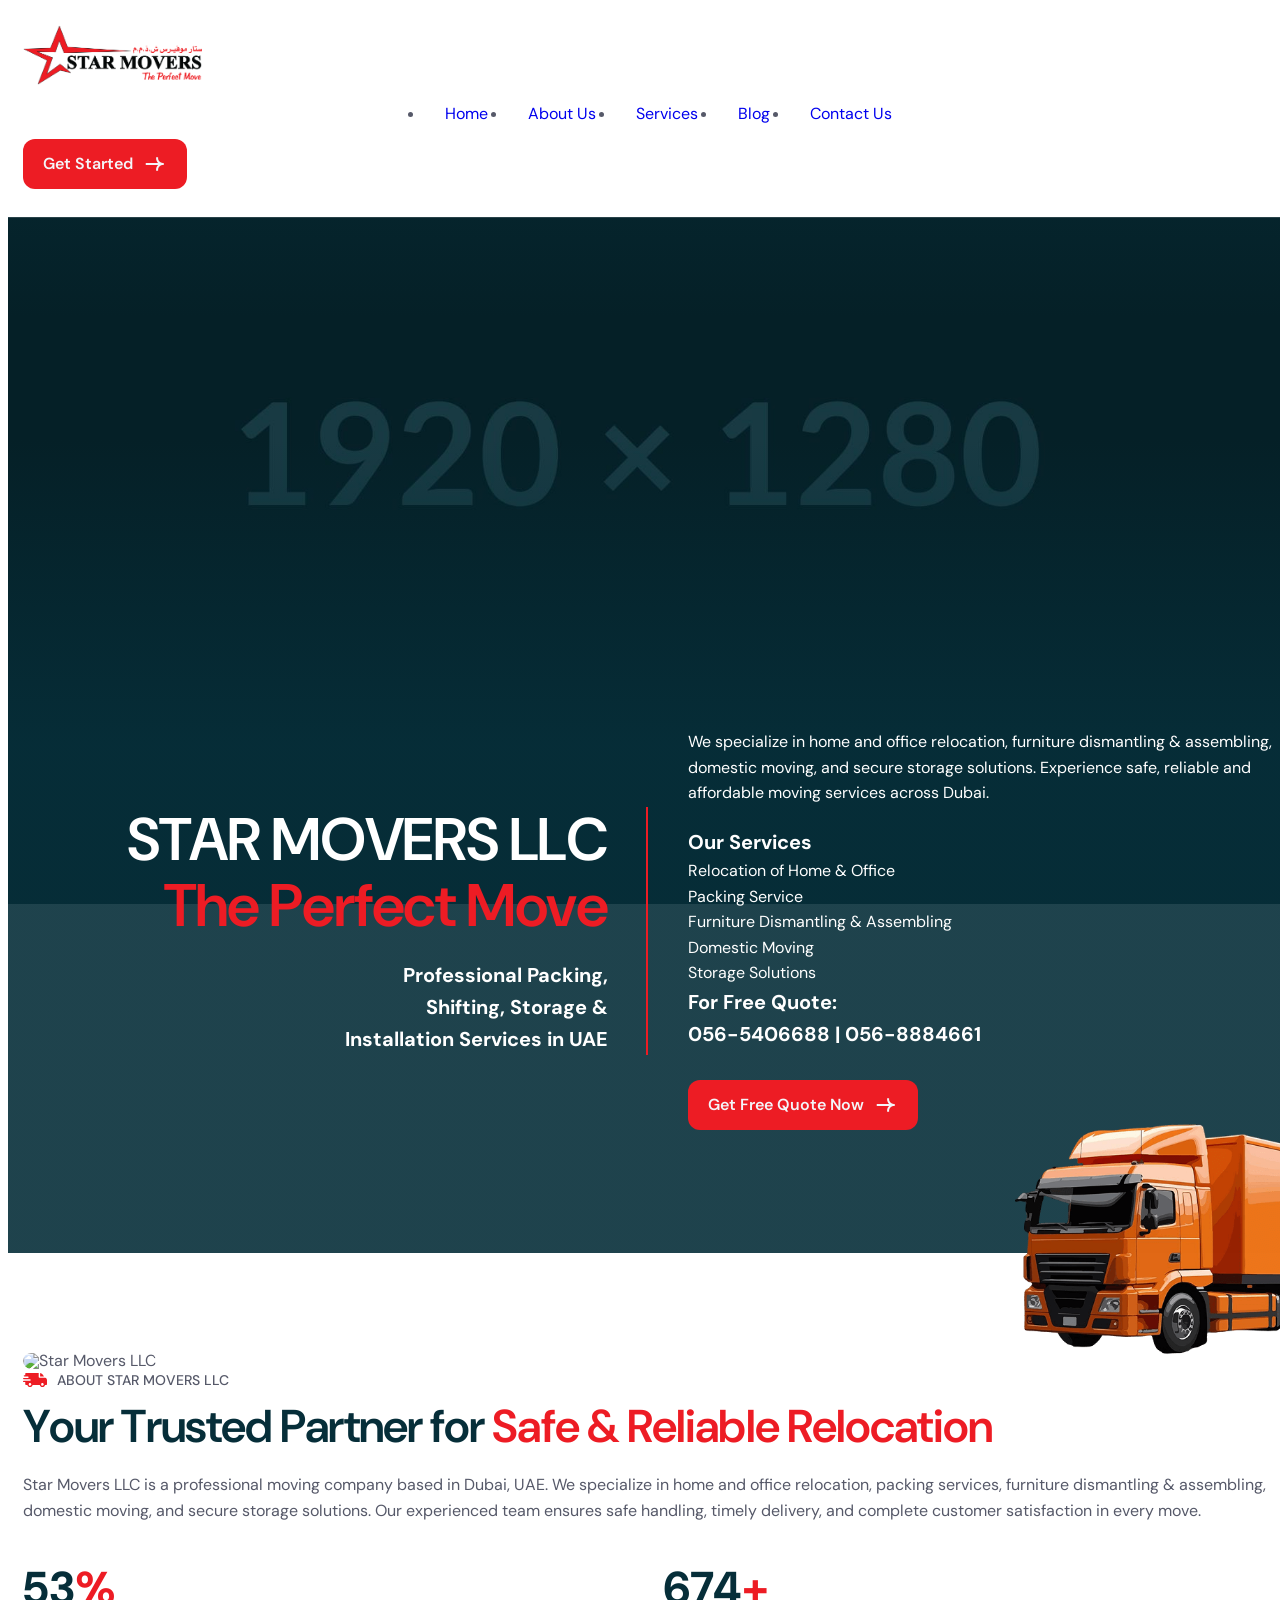
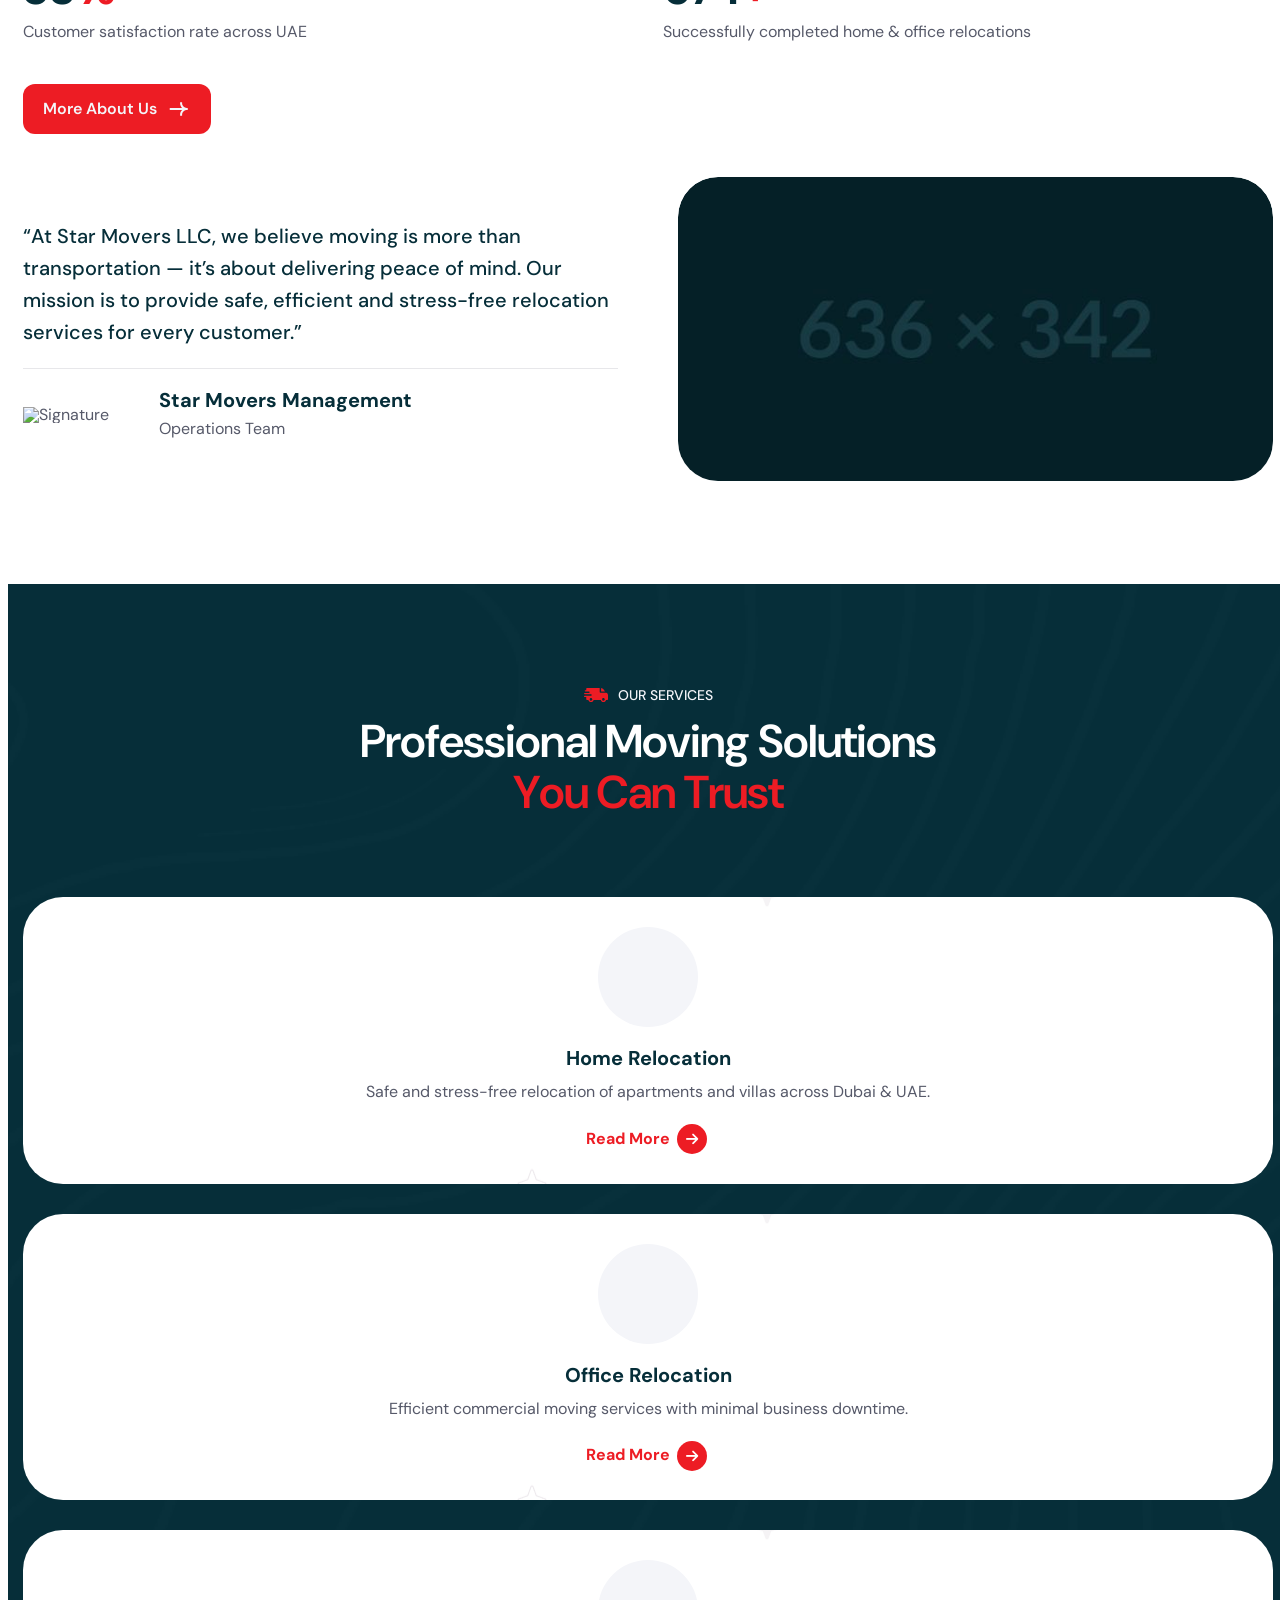
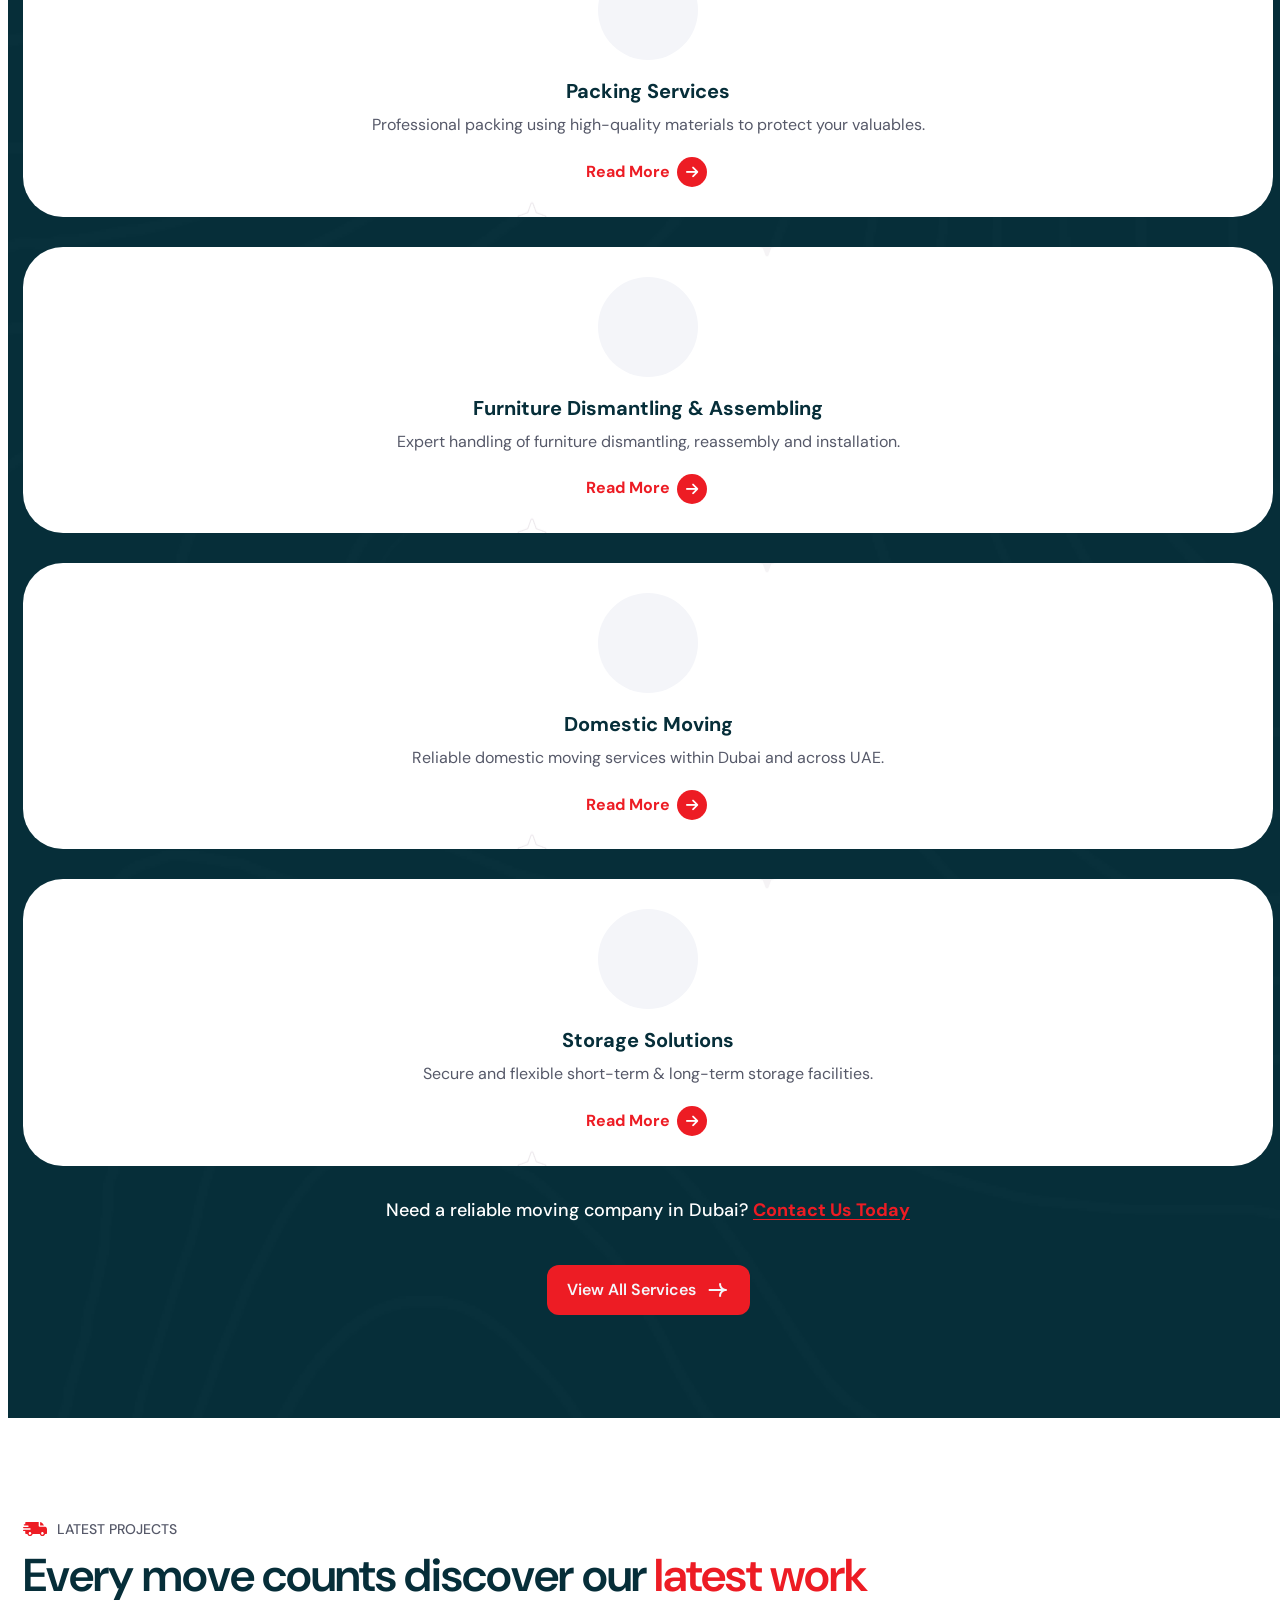
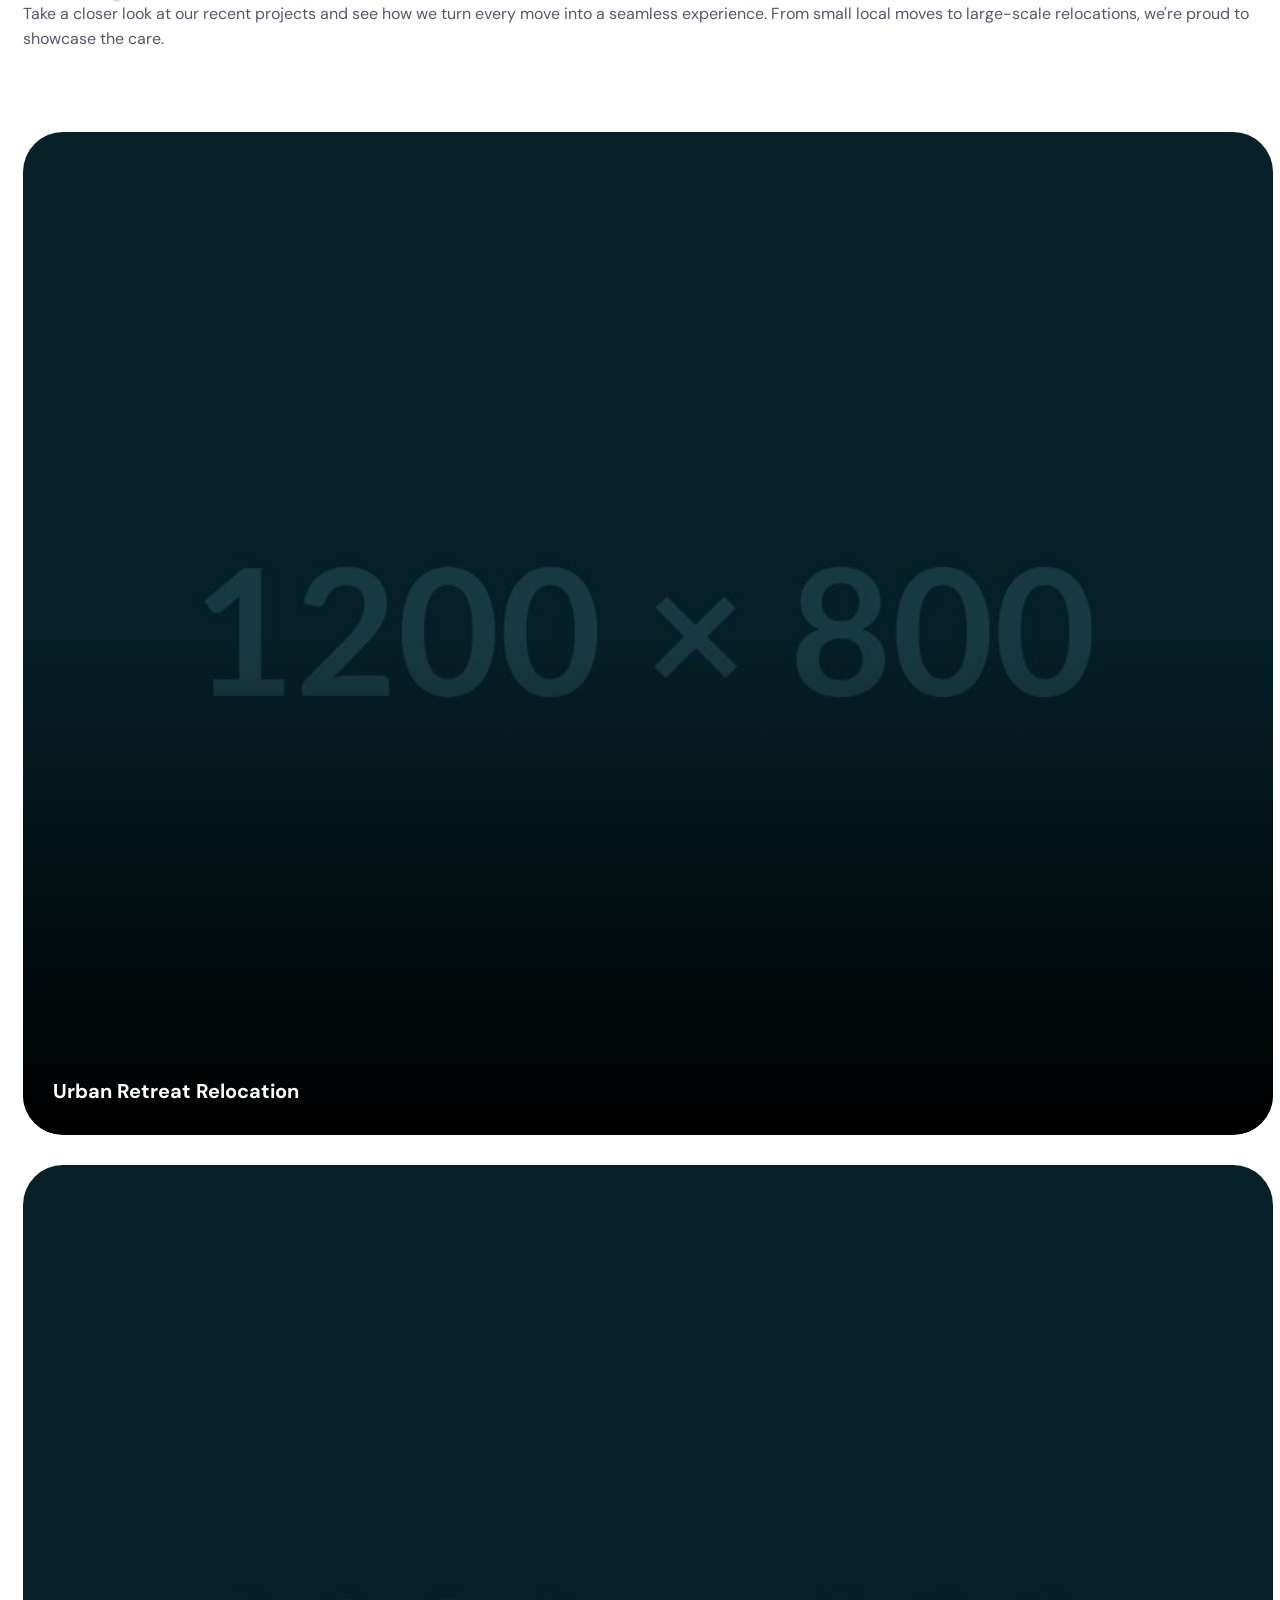
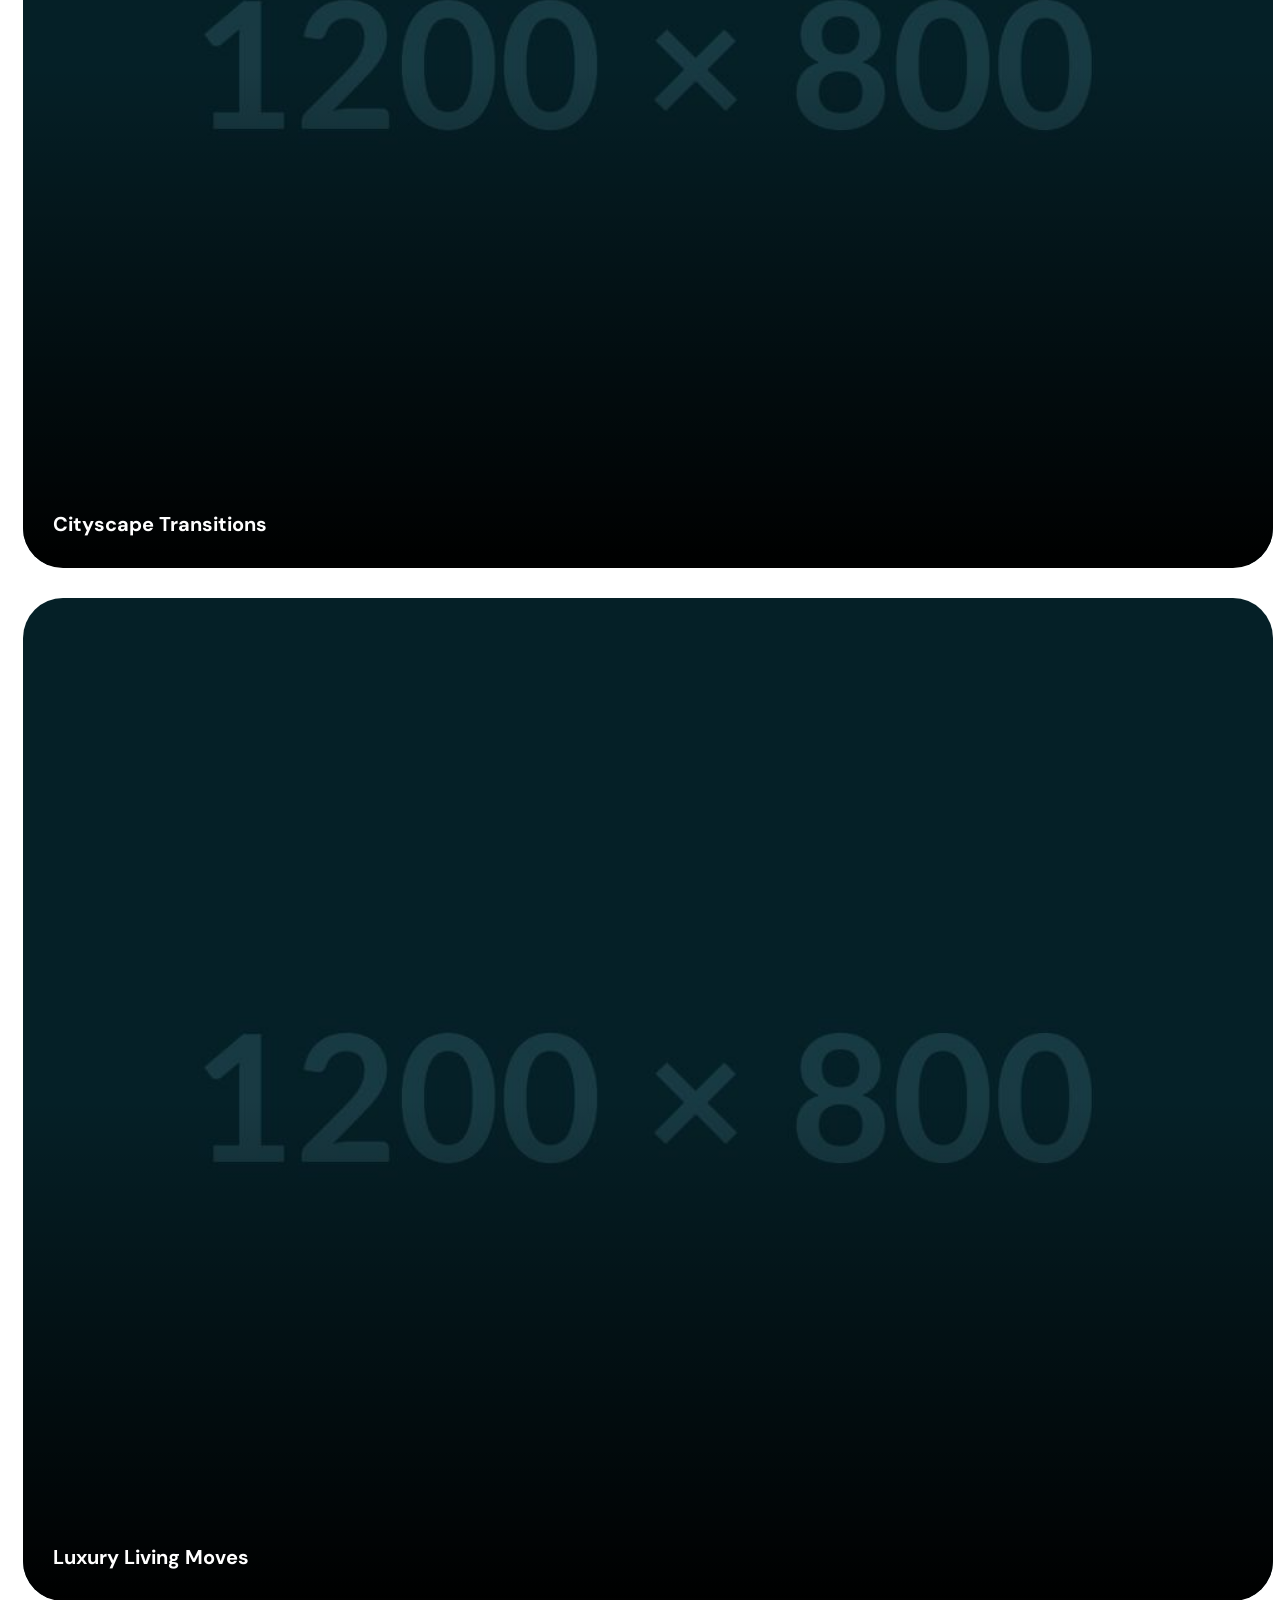
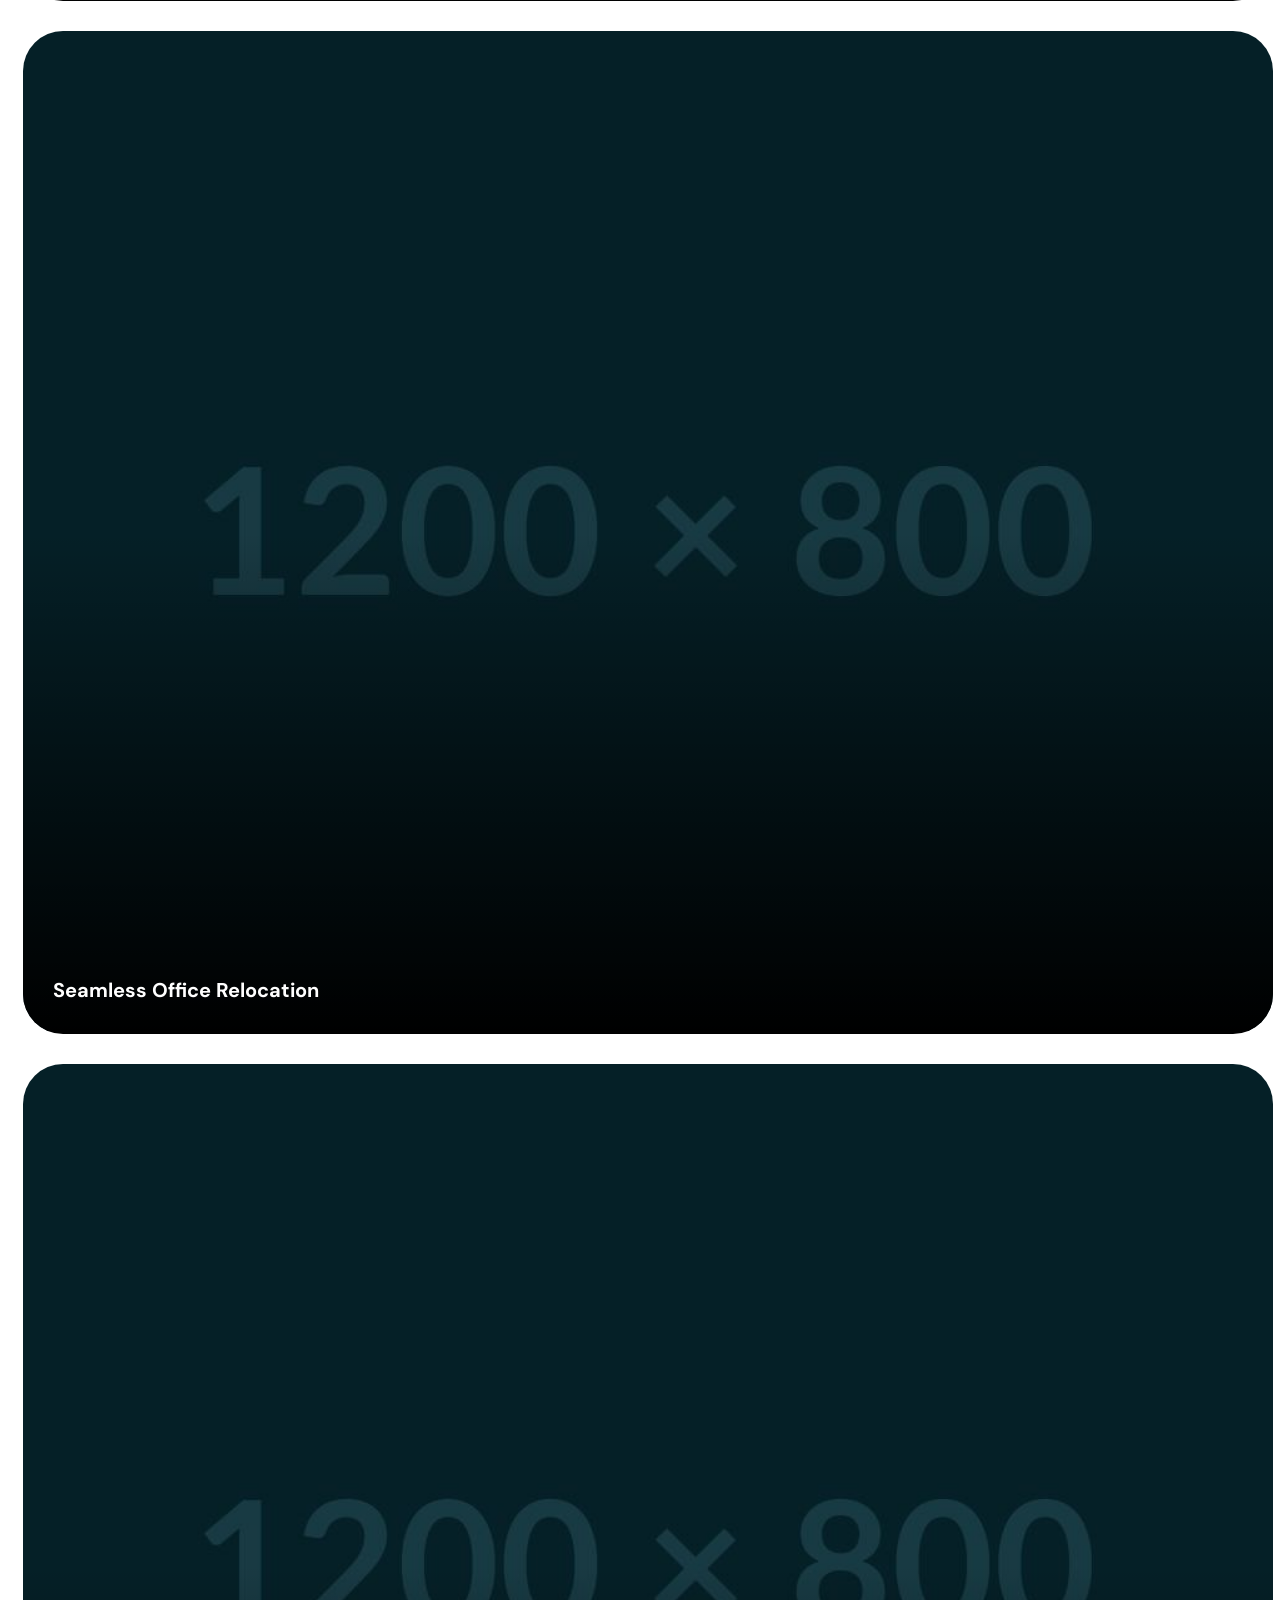
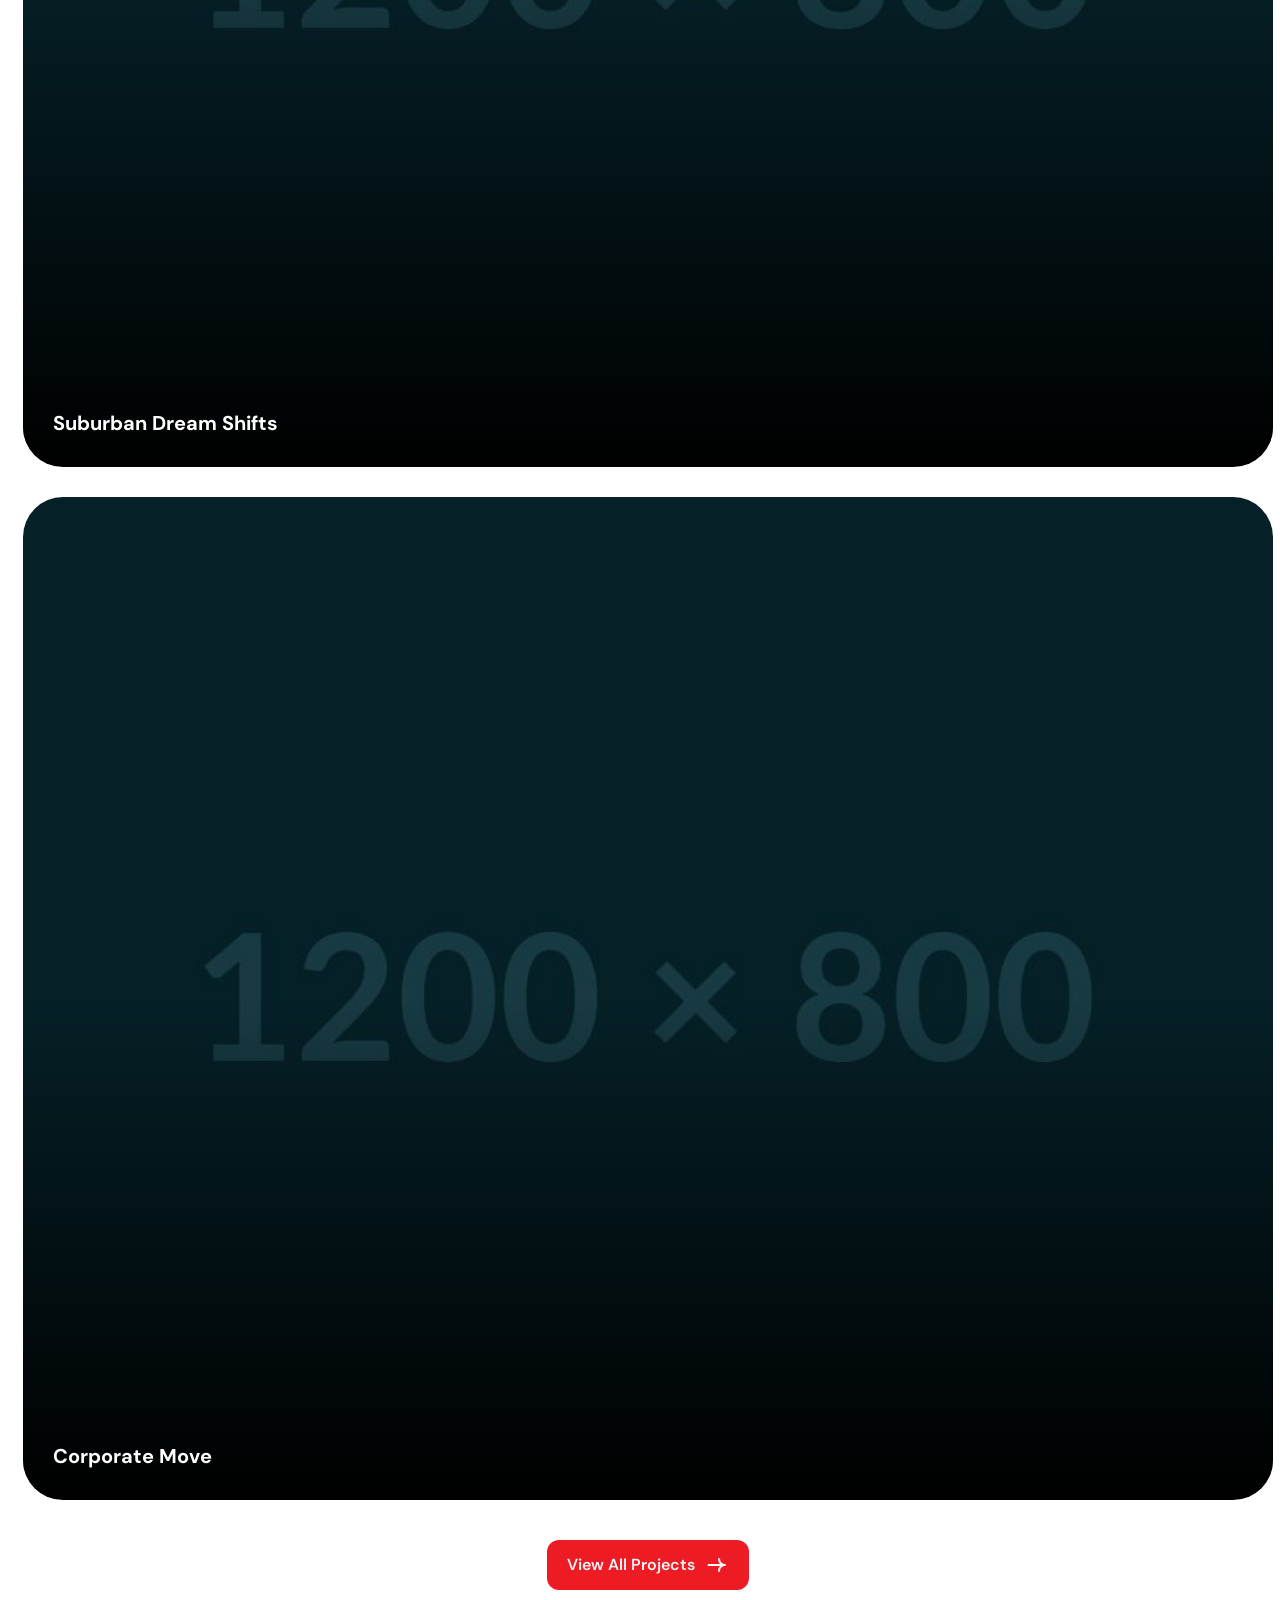
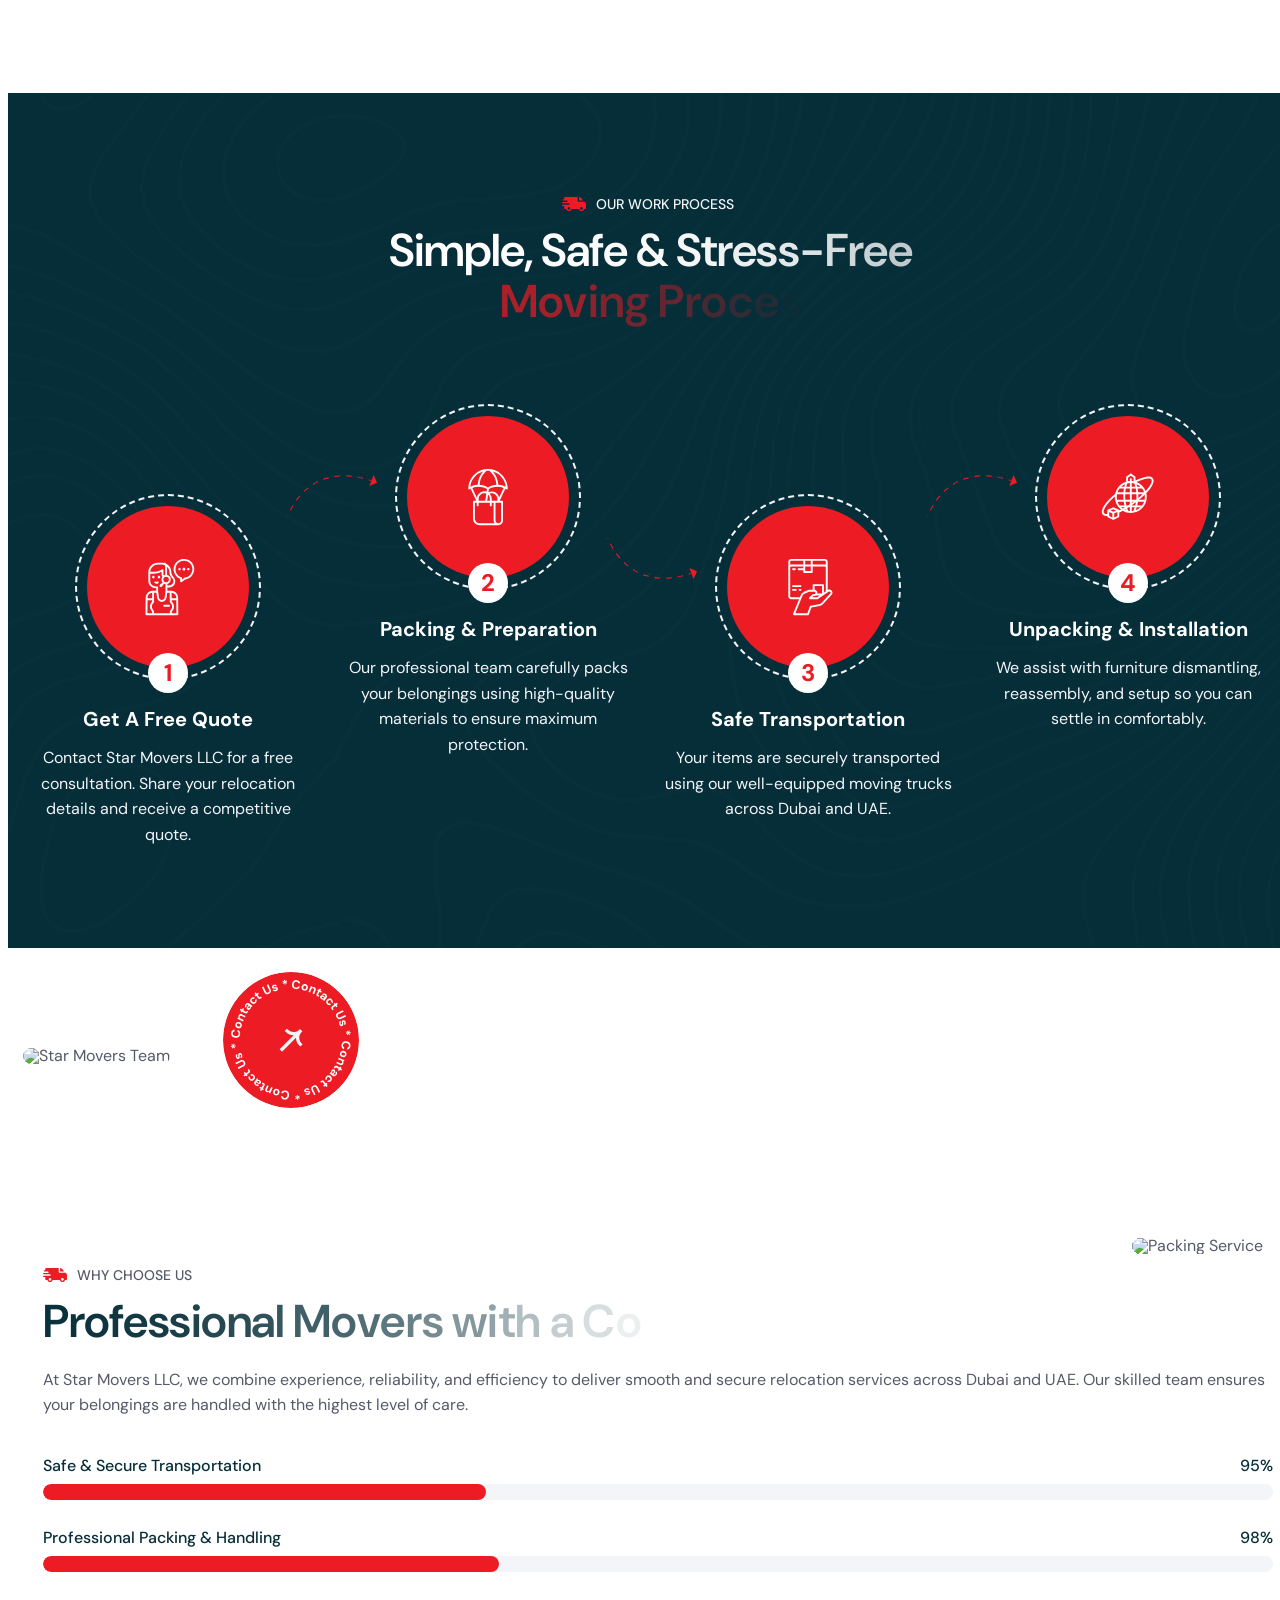
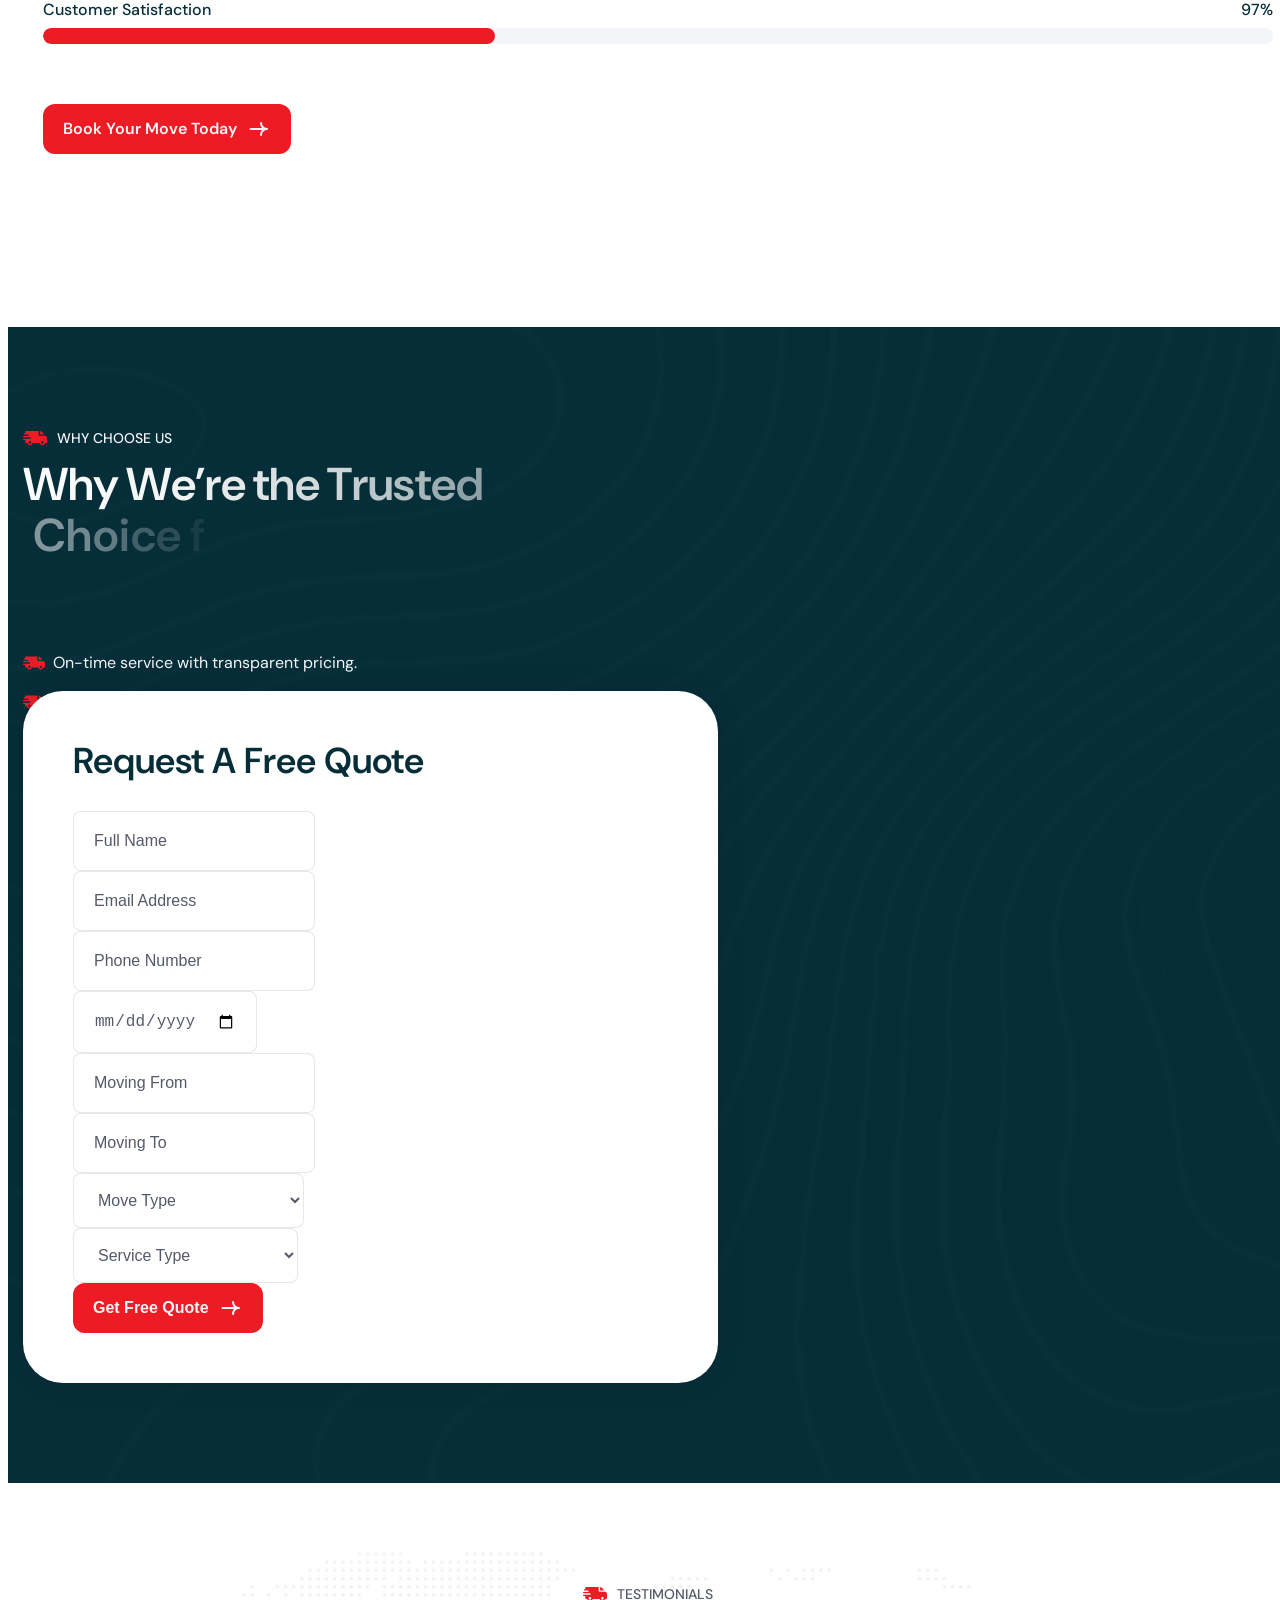
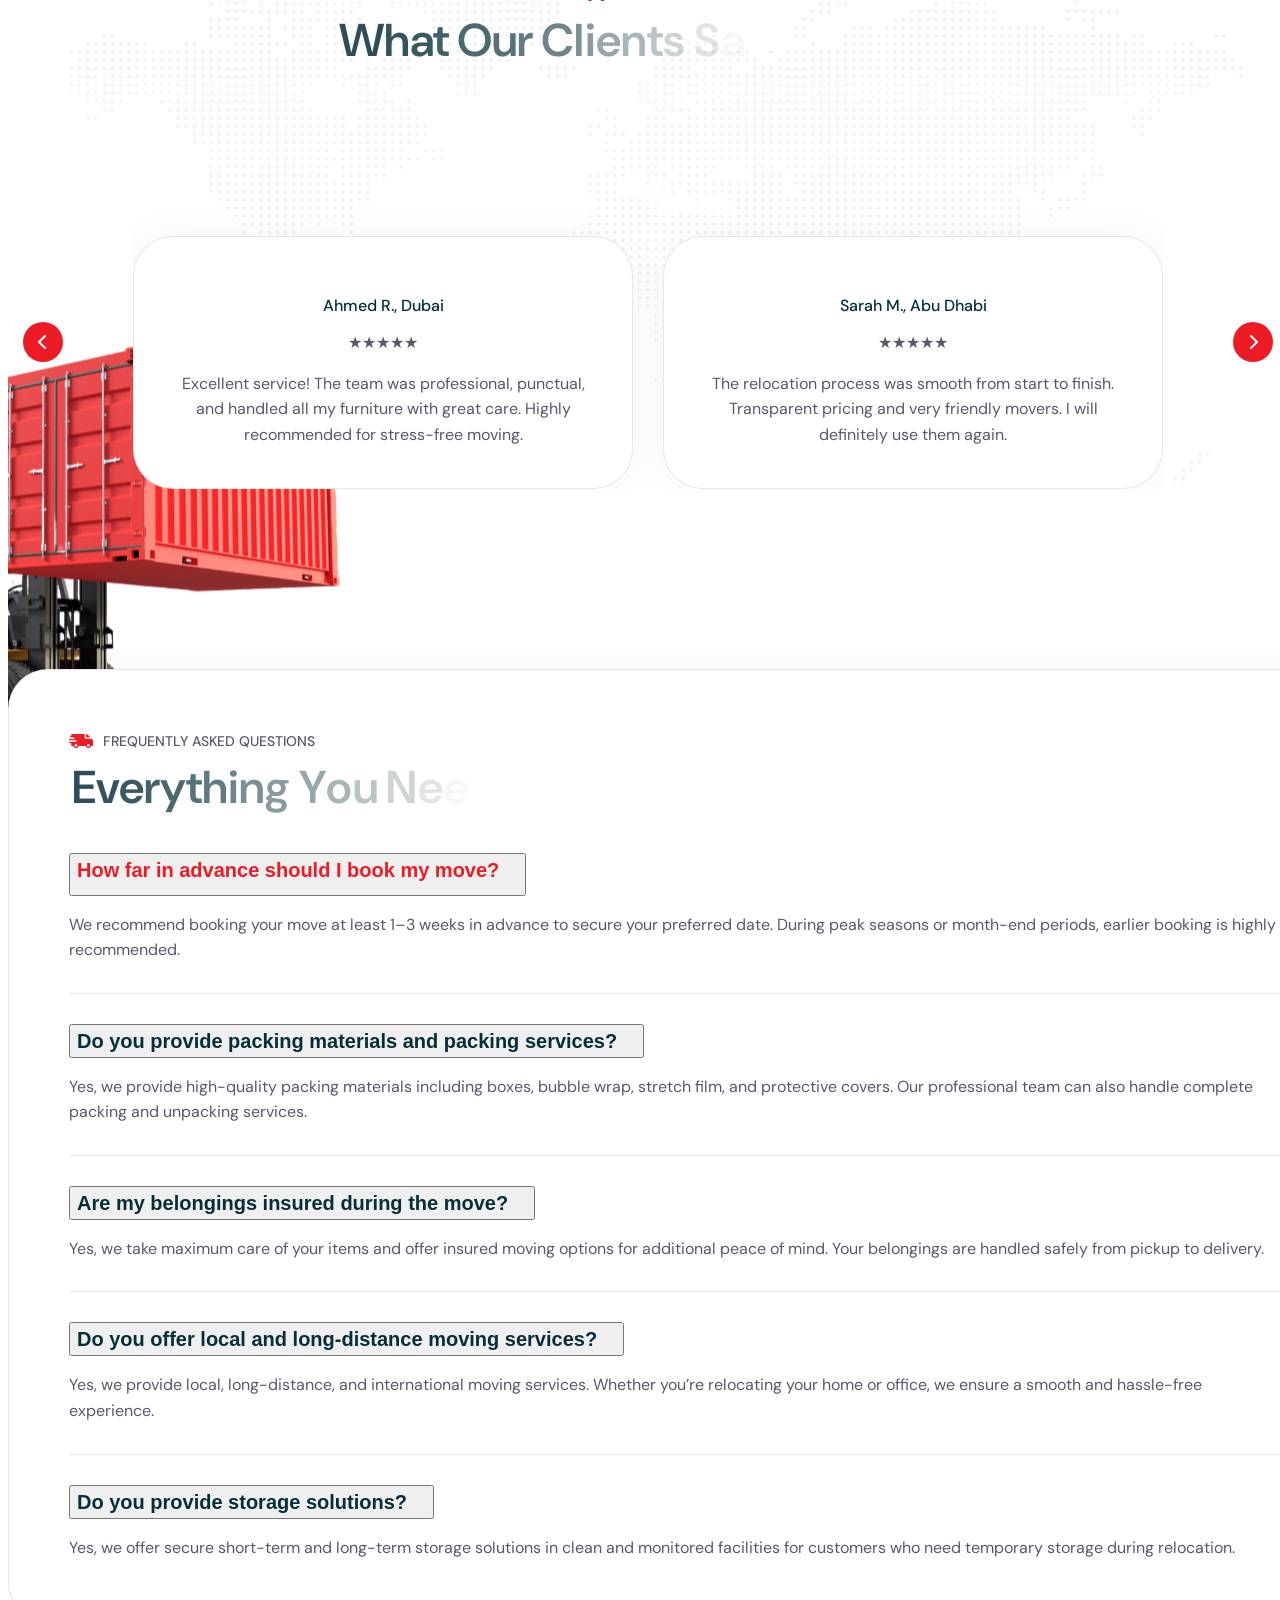
==== index.html @ b949f3d2 "Initial commit" ====
<!DOCTYPE html>
<html lang="zxx">
<head>
	<!-- Meta -->
	<meta charset="utf-8">
	<meta http-equiv="X-UA-Compatible" content="IE=edge">
	<meta name="viewport" content="width=device-width, initial-scale=1.0, maximum-scale=1">
	<meta name="description" content="">
	<meta name="keywords" content="">
	<meta name="author" content="Awaiken">
	<!-- Page Title -->
    <title>Star Movers</title>
	<!-- Favicon Icon -->
	<link rel="shortcut icon" type="image/x-icon" href="images/favicon.png">
	<!-- Google Fonts Css-->
	<link rel="preconnect" href="https://fonts.googleapis.com">
    <link rel="preconnect" href="https://fonts.gstatic.com" crossorigin>
    <link href="https://fonts.googleapis.com/css2?family=DM+Sans:ital,opsz,wght@0,9..40,100..1000;1,9..40,100..1000&display=swap" rel="stylesheet">
	<!-- Bootstrap Css -->
	<link href="css/bootstrap.min.css" rel="stylesheet" media="screen">
	<!-- SlickNav Css -->
	<link href="css/slicknav.min.css" rel="stylesheet">
	<!-- Swiper Css -->
	<link rel="stylesheet" href="css/swiper-bundle.min.css">
	<!-- Font Awesome Icon Css-->
	<link href="css/all.min.css" rel="stylesheet" media="screen">
	<!-- Animated Css -->
	<link href="css/animate.css" rel="stylesheet">
    <!-- Magnific Popup Core Css File -->
	<link rel="stylesheet" href="css/magnific-popup.css">
	<!-- Mouse Cursor Css File -->
	<link rel="stylesheet" href="css/mousecursor.css">
	<!-- Main Custom Css -->
	<link href="css/custom.css" rel="stylesheet" media="screen">
</head>
<body>

    <!-- Preloader Start -->
	<div class="preloader">
		<div class="loading-container">
			<div class="loading"></div>
			<!-- <div id="loading-icon"><img src="images/loader.svg" alt=""></div> -->
		</div>
	</div>
	<!-- Preloader End -->

    <!-- Header Start -->
	<header class="main-header">
		<div class="header-sticky">
			<nav class="navbar navbar-expand-lg">
				<div class="container">
					<!-- Logo Start -->
					<a class="navbar-brand" href="index.html">
						<img style="height:60px" src="images/logo.png" alt="Logo">
					</a>
					<!-- Logo End -->

					<!-- Main Menu Start -->
					<div class="collapse navbar-collapse main-menu">
                        <div class="nav-menu-wrapper">
                            <ul class="navbar-nav mr-auto" id="menu">
                                                              
                                <li class="nav-item"><a class="nav-link" href="index.html">Home</a>
                                <li class="nav-item"><a class="nav-link" href="about.html">About Us</a>
                                <li class="nav-item"><a class="nav-link" href="services.html">Services</a></li>
                                <li class="nav-item"><a class="nav-link" href="blog.html">Blog</a></li>
                                <li class="nav-item"><a class="nav-link" href="contact.html">Contact Us</a></li>                         
                            </ul>
                        </div>
                        
                        <!-- Header Btn Start -->
                        <div class="header-btn">
                            <a href="contact.html" class="btn-default btn-highlighted">get started</a>
                        </div>
                        <!-- Header Btn End -->
					</div>
					<!-- Main Menu End -->
					<div class="navbar-toggle"></div>
				</div>
			</nav>
			<div class="responsive-menu"></div>
		</div>
	</header>
	<!-- Header End -->

    <!-- Hero Section Start -->
<div class="hero dark-section parallaxie">
    <div class="container">
        <div class="row align-items-end">
            <div class="col-lg-12">
                
                <div class="hero-content-box">

                    <!-- Hero Content -->
                    <div class="hero-content">
                        <div class="section-title">
                            <h1 class="text-anime-style-2" data-cursor="-opaque">
                                STAR MOVERS LLC <span>The Perfect Move</span>
                            </h1>
                            <p class="wow fadeInUp">
                                Professional Packing, Shifting, Storage & Installation Services in UAE
                            </p>
                        </div>
                    </div>

                    <!-- Hero Customer Box -->
                    <div class="hero-customer-box">
                        
                        <div class="hero-customer-content wow fadeInUp">
                            <p>
                                We specialize in home and office relocation, furniture dismantling & assembling, 
                                domestic moving, and secure storage solutions. Experience safe, reliable and affordable moving services across Dubai.
                            </p>
                        </div>

                        <!-- Services Highlights -->
                        <div class="satisfy-customer-box">
                            <div class="satisfy-customer-content">
                                <h3>Our Services</h3>
                                <p>
                                    Relocation of Home & Office<br>
                                    Packing Service<br>
                                    Furniture Dismantling & Assembling<br>
                                    Domestic Moving<br>
                                    Storage Solutions
                                </p>
                            </div>
                        </div>

                        <!-- Contact Numbers -->
                        <div class="hero-customer-content wow fadeInUp">
                            <p style="font-size:20px; font-weight:bold;">
                                For Free Quote:<br>
                                056-5406688 | 056-8884661
                            </p>
                        </div>

                        <!-- Hero Button -->
                        <div class="hero-btn wow fadeInUp" data-wow-delay="0.2s">
                            <a href="contact.html" class="btn-default btn-highlighted">
                                Get Free Quote Now
                            </a>
                        </div>

                    </div>
                </div>

            </div>
        </div>
    </div>
</div>

    <!-- Hero Section End -->

    <!-- About Us Section Start -->
 <!-- About Us Section Start -->
<div class="about-us">
    <div class="container">
        <div class="row align-items-center">
            
            <div class="col-lg-6 order-lg-1 order-2">
                <!-- About Us Image Start -->
                <div class="about-us-image">
                    <figure class="image-anime reveal">
                        <img src="images/about-star-movers.jpg" alt="Star Movers LLC">
                    </figure>
                </div>
                <!-- About Us Image End -->
            </div>

            <div class="col-lg-6 order-lg-2 order-1">
                <!-- About Us Content Start -->
                <div class="about-us-content">
                    
                    <div class="section-title">
                        <h3 class="wow fadeInUp">About Star Movers LLC</h3>
                        <h2 class="text-anime-style-2" data-cursor="-opaque">
                            Your Trusted Partner for <span>Safe & Reliable Relocation</span>
                        </h2>
                        <p class="wow fadeInUp" data-wow-delay="0.2s">
                            Star Movers LLC is a professional moving company based in Dubai, UAE. 
                            We specialize in home and office relocation, packing services, furniture dismantling & assembling, 
                            domestic moving, and secure storage solutions. Our experienced team ensures safe handling, 
                            timely delivery, and complete customer satisfaction in every move.
                        </p>
                    </div>
                    
                    <!-- About Counter Box Start -->
                    <div class="about-counter-box">
                        
                        <div class="about-counter-item">
                           <h2><span class="counter">95</span>%</h2>
                           <p>Customer satisfaction rate across UAE</p>
                        </div>
                        
                        <div class="about-counter-item">
                            <h2><span class="counter">1200</span>+</h2>
                            <p>Successfully completed home & office relocations</p>
                        </div>

                    </div>
                    <!-- About Counter Box End -->
                    
                    <div class="about-us-btn wow fadeInUp" data-wow-delay="0.4s">
                        <a href="about.html" class="btn-default">More About Us</a>
                    </div>

                </div>
                <!-- About Us Content End -->
            </div>

            <div class="col-lg-12 order-3">
                <!-- About Owner Box Start -->
                <div class="about-owner-box">
                    
                    <div class="about-owner-info">
                        <div class="about-owner-content wow fadeInUp">
                            <p>
                                “At Star Movers LLC, we believe moving is more than transportation — 
                                it’s about delivering peace of mind. Our mission is to provide safe, 
                                efficient and stress-free relocation services for every customer.”
                            </p>
                        </div>
                        
                        <div class="about-owner-info-body wow fadeInUp" data-wow-delay="0.2s">
                            <div class="about-owner-signature">
                                <img src="images/signature.png" alt="Signature">
                            </div>
                            <div class="about-owner-info-content">
                                <h3>Star Movers Management</h3>
                                <p>Operations Team</p>
                            </div>
                        </div>
                    </div>

                    <div class="about-owner-image">
                        <figure class="image-anime reveal">
                            <img src="images/about-owner-image.jpg" alt="Star Movers Team">
                        </figure>
                    </div>

                </div>
                <!-- About Owner Box End -->
            </div>

        </div>
    </div>
</div>

<!-- About Us Section End -->

    <!-- About Us Section End -->

    <!-- Our Services Section Start -->
   <div class="our-services dark-section">
    <div class="container">
        <div class="row section-row align-items-center">
            <div class="col-lg-12">
                <div class="section-title section-title-center">
                    <h3 class="wow fadeInUp">Our Services</h3>
                    <h2 class="text-anime-style-2" data-cursor="-opaque">
                        Professional Moving Solutions <span>You Can Trust</span>
                    </h2>
                </div>
            </div>
        </div>

        <div class="row">

            <!-- Service 1 -->
            <div class="col-lg-3 col-md-6">
                <div class="service-item wow fadeInUp">
                    <div class="icon-box">
                        <img src="images/icon-home.svg" alt="">
                    </div>                                    
                    <div class="service-content">
                        <h3><a href="service-single.html">Home Relocation</a></h3>
                        <p>Safe and stress-free relocation of apartments and villas across Dubai & UAE.</p>                            
                    </div>
                    <div class="service-btn">
                        <a href="service-single.html" class="readmore-btn">read more</a>  
                    </div>
                </div>
            </div>

            <!-- Service 2 -->
            <div class="col-lg-3 col-md-6">
                <div class="service-item wow fadeInUp" data-wow-delay="0.2s">
                    <div class="icon-box">
                        <img src="images/icon-office.svg" alt="">
                    </div>                                    
                    <div class="service-content">
                        <h3><a href="service-single.html">Office Relocation</a></h3>
                        <p>Efficient commercial moving services with minimal business downtime.</p>                            
                    </div>
                    <div class="service-btn">
                        <a href="service-single.html" class="readmore-btn">read more</a>  
                    </div>
                </div>
            </div>

            <!-- Service 3 -->
            <div class="col-lg-3 col-md-6">
                <div class="service-item wow fadeInUp" data-wow-delay="0.4s">
                    <div class="icon-box">
                        <img src="images/icon-packaging.svg" alt="">
                    </div>                                    
                    <div class="service-content">
                        <h3><a href="service-single.html">Packing Services</a></h3>
                        <p>Professional packing using high-quality materials to protect your valuables.</p>                            
                    </div>
                    <div class="service-btn">
                        <a href="service-single.html" class="readmore-btn">read more</a>  
                    </div>
                </div>
            </div>

            <!-- Service 4 -->
            <div class="col-lg-3 col-md-6">
                <div class="service-item wow fadeInUp" data-wow-delay="0.6s">
                    <div class="icon-box">
                        <img src="images/icon-furniture.svg" alt="">
                    </div>                                    
                    <div class="service-content">
                        <h3><a href="service-single.html">Furniture Dismantling & Assembling</a></h3>
                        <p>Expert handling of furniture dismantling, reassembly and installation.</p>                            
                    </div>
                    <div class="service-btn">
                        <a href="service-single.html" class="readmore-btn">read more</a>  
                    </div>
                </div>
            </div>

            <!-- Extra Service 5 -->
            <div class="col-lg-3 col-md-6">
                <div class="service-item wow fadeInUp">
                    <div class="icon-box">
                        <img src="images/icon-domestic.svg" alt="">
                    </div>                                    
                    <div class="service-content">
                        <h3><a href="service-single.html">Domestic Moving</a></h3>
                        <p>Reliable domestic moving services within Dubai and across UAE.</p>                            
                    </div>
                    <div class="service-btn">
                        <a href="service-single.html" class="readmore-btn">read more</a>  
                    </div>
                </div>
            </div>

            <!-- Extra Service 6 -->
            <div class="col-lg-3 col-md-6">
                <div class="service-item wow fadeInUp">
                    <div class="icon-box">
                        <img src="images/icon-storage.svg" alt="">
                    </div>                                    
                    <div class="service-content">
                        <h3><a href="service-single.html">Storage Solutions</a></h3>
                        <p>Secure and flexible short-term & long-term storage facilities.</p>                            
                    </div>
                    <div class="service-btn">
                        <a href="service-single.html" class="readmore-btn">read more</a>  
                    </div>
                </div>
            </div>

            <div class="col-lg-12">
                <div class="section-footer-text wow fadeInUp" data-wow-delay="0.8s">
                    <p>Need a reliable moving company in Dubai? <a href="contact.html">Contact us today</a></p>
                    <a href="services.html" class="btn-default btn-highlighted">View All Services</a>
                </div>
            </div>

        </div>
    </div>
</div>

    <!-- Our Services Section End -->

    <!-- Our Projects Section Start -->
    <div class="our-projects">
        <div class="container">
            <div class="row section-row align-items-center">
                <div class="col-lg-6">
                    <!-- Section Title Start -->
                    <div class="section-title">
                        <h3 class="wow fadeInUp">latest projects</h3>
                        <h2 class="text-anime-style-2" data-cursor="-opaque">Every move counts discover our <span>latest work</span></h2>
                    </div>
                    <!-- Section Title End -->
                </div>

                <div class="col-lg-6">
                    <!-- Section Title Content Start -->
                    <div class="section-title-content wow fadeInUp" data-wow-delay="0.2s">
                        <p>Take a closer look at our recent projects and see how we turn every move into a seamless experience. From small local moves to large-scale relocations, we're proud to showcase the care.</p>
                    </div>
                    <!-- Section Title Content End -->
                </div>
            </div>

            <div class="row">
                <div class="col-lg-4 col-md-6">
                    <!-- Project Item Start -->
                    <div class="project-item wow fadeInUp">
                        <div class="project-image">
                            <figure class="image-anime">
                                <img src="images/project-1.jpg" alt="">
                            </figure>

                            <div class="project-btn">
                                <a href="project-single.html"><img src="images/arrow-white.svg" alt=""></a>
                            </div>
                        </div>
                        <div class="project-content">
                            <h3><a href="project-single.html">Urban Retreat Relocation</a></h3>
                        </div>
                    </div>
                    <!-- Project Item End -->
                </div>

                <div class="col-lg-4 col-md-6">
                    <!-- Project Item Start -->
                    <div class="project-item wow fadeInUp" data-wow-delay="0.2s">
                        <div class="project-image">
                            <figure class="image-anime">
                                <img src="images/project-2.jpg" alt="">
                            </figure>

                            <div class="project-btn">
                                <a href="project-single.html"><img src="images/arrow-white.svg" alt=""></a>
                            </div>
                        </div>
                        <div class="project-content">
                            <h3><a href="project-single.html">Cityscape Transitions</a></h3>
                        </div>
                    </div>
                    <!-- Project Item End -->
                </div>

                <div class="col-lg-4 col-md-6">
                    <!-- Project Item Start -->
                    <div class="project-item wow fadeInUp" data-wow-delay="0.4s">
                        <div class="project-image">
                            <figure class="image-anime">
                                <img src="images/project-3.jpg" alt="">
                            </figure>

                            <div class="project-btn">
                                <a href="project-single.html"><img src="images/arrow-white.svg" alt=""></a>
                            </div>
                        </div>
                        <div class="project-content">
                            <h3><a href="project-single.html">Luxury Living Moves</a></h3>
                        </div>
                    </div>
                    <!-- Project Item End -->
                </div>

                <div class="col-lg-4 col-md-6">
                    <!-- Project Item Start -->
                    <div class="project-item wow fadeInUp" data-wow-delay="0.6s">
                        <div class="project-image">
                            <figure class="image-anime">
                                <img src="images/project-4.jpg" alt="">
                            </figure>

                            <div class="project-btn">
                                <a href="project-single.html"><img src="images/arrow-white.svg" alt=""></a>
                            </div>
                        </div>
                        <div class="project-content">
                            <h3><a href="project-single.html">Seamless Office Relocation</a></h3>
                        </div>
                    </div>
                    <!-- Project Item End -->
                </div>

                <div class="col-lg-4 col-md-6">
                    <!-- Project Item Start -->
                    <div class="project-item wow fadeInUp" data-wow-delay="0.8s">
                        <div class="project-image">
                            <figure class="image-anime">
                                <img src="images/project-5.jpg" alt="">
                            </figure>

                            <div class="project-btn">
                                <a href="project-single.html"><img src="images/arrow-white.svg" alt=""></a>
                            </div>
                        </div>
                        <div class="project-content">
                            <h3><a href="project-single.html">Suburban Dream Shifts</a></h3>
                        </div>
                    </div>
                    <!-- Project Item End -->
                </div>

                <div class="col-lg-4 col-md-6">
                    <!-- Project Item Start -->
                    <div class="project-item wow fadeInUp" data-wow-delay="1s">
                        <div class="project-image">
                            <figure class="image-anime">
                                <img src="images/project-6.jpg" alt="">
                            </figure>

                            <div class="project-btn">
                                <a href="project-single.html"><img src="images/arrow-white.svg" alt=""></a>
                            </div>
                        </div>
                        <div class="project-content">
                            <h3><a href="project-single.html">Corporate Move</a></h3>
                        </div>
                    </div>
                    <!-- Project Item End -->
                </div>

                <div class="col-lg-12">
                    <!-- Section Footer Button Start -->
                    <div class="section-footer-btn wow fadeInUp" data-wow-delay="1.2s">
                        <a href="projects.html" class="btn-default">view all projects</a>
                    </div>
                    <!-- Section Footer Button End -->
                </div>
            </div>
        </div>
    </div>
    <!-- Our Projects Section End -->

<!-- Our Work Process Section Start -->
<div class="our-work-process dark-section">
    <div class="container">
        <div class="row section-row">
            <div class="col-lg-12">
                <div class="section-title section-title-center">
                    <h3 class="wow fadeInUp">Our Work Process</h3>
                    <h2 class="text-anime-style-2" data-cursor="-opaque">
                        Simple, Safe & Stress-Free <span>Moving Process</span>
                    </h2>
                </div>
            </div>
        </div>

        <div class="row">
            <div class="wrok-process-list">

                <!-- Step 1 -->
                <div class="work-process-item wow fadeInUp">
                    <div class="icon-box">
                        <img src="images/icon-work-process-1.svg" alt="">
                        <div class="work-process-number">
                            <h3>1</h3>
                        </div>
                    </div>
                    <div class="work-process-content">
                        <h3>Get a Free Quote</h3>
                        <p>Contact Star Movers LLC for a free consultation. Share your relocation details and receive a competitive quote.</p>
                    </div>
                </div>

                <!-- Step 2 -->
                <div class="work-process-item wow fadeInUp" data-wow-delay="0.2s">
                    <div class="icon-box">
                        <img src="images/icon-work-process-2.svg" alt="">
                        <div class="work-process-number">
                            <h3>2</h3>
                        </div>
                    </div>
                    <div class="work-process-content">
                        <h3>Packing & Preparation</h3>
                        <p>Our professional team carefully packs your belongings using high-quality materials to ensure maximum protection.</p>
                    </div>
                </div>

                <!-- Step 3 -->
                <div class="work-process-item wow fadeInUp" data-wow-delay="0.4s">
                    <div class="icon-box">
                        <img src="images/icon-work-process-3.svg" alt="">
                        <div class="work-process-number">
                            <h3>3</h3>
                        </div>
                    </div>
                    <div class="work-process-content">
                        <h3>Safe Transportation</h3>
                        <p>Your items are securely transported using our well-equipped moving trucks across Dubai and UAE.</p>
                    </div>
                </div>

                <!-- Step 4 -->
                <div class="work-process-item wow fadeInUp" data-wow-delay="0.6s">
                    <div class="icon-box">
                        <img src="images/icon-work-process-4.svg" alt="">
                        <div class="work-process-number">
                            <h3>4</h3>
                        </div>
                    </div>
                    <div class="work-process-content">
                        <h3>Unpacking & Installation</h3>
                        <p>We assist with furniture dismantling, reassembly, and setup so you can settle in comfortably.</p>
                    </div>
                </div>

            </div>
        </div>
    </div>
</div>
<!-- Our Work Process Section End -->


<!-- Our Skill Section Start -->
<div class="our-skill">
    <div class="container">
        <div class="row align-items-center">
            
            <div class="col-lg-6">
                <!-- Our Skill Images Start -->
                <div class="our-skill-images">
                    <div class="our-skill-image-1">
                        <figure class="image-anime reveal">
                            <img src="images/star-movers-1.jpg" alt="Star Movers Team">
                        </figure>
                    </div>

                    <div class="our-skill-image-2">
                        <figure class="image-anime reveal">
                            <img src="images/star-movers-2.jpg" alt="Packing Service">
                        </figure>
                    </div>

                    <div class="contact-us-circle">
                        <a href="contact.html">
                            <img src="images/contact-us-circle.svg" alt="Contact Star Movers">
                        </a>
                    </div>
                </div>
                <!-- Our Skill Images End -->
            </div>

            <div class="col-lg-6">
                <!-- Our Skill Content Start -->
                <div class="our-skill-content">
                    
                    <div class="section-title">
                        <h3 class="wow fadeInUp">Why Choose Us</h3>
                        <h2 class="text-anime-style-2" data-cursor="-opaque">
                            Professional Movers with a Commitment to <span>Excellence</span>
                        </h2>
                        <p class="wow fadeInUp" data-wow-delay="0.2s">
                            At Star Movers LLC, we combine experience, reliability, and efficiency to deliver 
                            smooth and secure relocation services across Dubai and UAE. 
                            Our skilled team ensures your belongings are handled with the highest level of care.
                        </p>
                    </div>

                    <!-- Our Skill Body Start -->
                    <div class="our-skill-body">

                        <!-- Skill 1 -->
                        <div class="skills-progress-bar">
                            <div class="skillbar" data-percent="95%">
                                <div class="skill-data">
                                    <div class="skill-title">Safe & Secure Transportation</div>
                                    <div class="skill-no">95%</div>
                                </div>
                                <div class="skill-progress">
                                    <div class="count-bar"></div>
                                </div>
                            </div>
                        </div>

                        <!-- Skill 2 -->
                        <div class="skills-progress-bar">
                            <div class="skillbar" data-percent="98%">
                                <div class="skill-data">
                                    <div class="skill-title">Professional Packing & Handling</div>
                                    <div class="skill-no">98%</div>
                                </div>
                                <div class="skill-progress">
                                    <div class="count-bar"></div>
                                </div>
                            </div>
                        </div>

                        <!-- Skill 3 -->
                        <div class="skills-progress-bar">
                            <div class="skillbar" data-percent="97%">
                                <div class="skill-data">
                                    <div class="skill-title">Customer Satisfaction</div>
                                    <div class="skill-no">97%</div>
                                </div>
                                <div class="skill-progress">
                                    <div class="count-bar"></div>
                                </div>
                            </div>
                        </div>

                    </div>
                    <!-- Our Skill Body End -->

                    <div class="our-skill-btn wow fadeInUp" data-wow-delay="0.4s">
                        <a href="contact.html" class="btn-default btn-highlighted">
                            Book Your Move Today
                        </a>
                    </div>

                </div>
                <!-- Our Skill Content End -->
            </div>

        </div>
    </div>
</div>
<!-- Our Skill Section End -->

<!-- ================= WHY CHOOSE US SECTION START ================= -->
<div class="why-choose-us dark-section">
    <div class="container">
        <div class="row">   
            <div class="col-lg-12">
                <div class="why-choose-box">

                    <!-- Why Choose Content -->
                    <div class="why-choose-content">
                        <div class="section-title">
                            <h3 class="wow fadeInUp">why choose us</h3>
                            <h2 class="text-anime-style-2">Why We’re the Trusted Choice for <span>Safe & Reliable Moving</span></h2>
                        </div>

                        <div class="why-choose-body wow fadeInUp" data-wow-delay="0.2s">
                            <ul>
                                <li>On-time service with transparent pricing.</li>
                                <li>Professional packing with high-quality materials.</li>
                                <li>Fully insured and secure transportation.</li>
                                <li>Customized relocation plans for homes & offices.</li>
                                <li>Experienced team with careful handling.</li>
                            </ul>
                        </div>
                    </div>

                    <!-- Request Quote Form -->
                    <div class="request-quote-form-box wow fadeInUp" data-wow-delay="0.4s">
                        <h3>Request a Free Quote</h3>

                        <div class="request-quote-form">
                            <form action="#" method="POST">
                                <div class="row">

                                    <div class="form-group col-md-6 mb-4">
                                        <input type="text" name="name" class="form-control" placeholder="Full Name" required>
                                    </div>
                                
                                    <div class="form-group col-md-6 mb-4">
                                        <input type="email" name="email" class="form-control" placeholder="Email Address" required>
                                    </div>
                                
                                    <div class="form-group col-md-6 mb-4">
                                        <input type="text" name="phone" class="form-control" placeholder="Phone Number" required>
                                    </div>
                            
                                    <div class="form-group col-md-6 mb-4">
                                        <input type="date" name="date" class="form-control" required>
                                    </div>

                                    <div class="form-group col-md-6 mb-4">
                                        <input type="text" name="from_location" class="form-control" placeholder="Moving From" required>
                                    </div>

                                    <div class="form-group col-md-6 mb-4">
                                        <input type="text" name="to_location" class="form-control" placeholder="Moving To" required>
                                    </div>

                                    <div class="form-group col-md-6 mb-4">
                                        <select name="movetype" class="form-control form-select" required>
                                            <option value="" disabled selected>Move Type</option>
                                            <option value="local">Local Moving</option>
                                            <option value="long_distance">Long Distance Moving</option>
                                            <option value="international">International Moving</option>
                                        </select>
                                    </div>

                                    <div class="form-group col-md-6 mb-4">
                                        <select name="services" class="form-control form-select" required>
                                            <option value="" disabled selected>Service Type</option>
                                            <option value="residential">Residential Moving</option>
                                            <option value="commercial">Commercial Moving</option>
                                            <option value="office">Office Relocation</option>
                                            <option value="packing">Packing & Unpacking</option>
                                            <option value="storage">Storage Solutions</option>
                                            <option value="furniture">Furniture Installation</option>
                                        </select>
                                    </div>

                                    <div class="form-group col-md-12">
                                        <button type="submit" class="btn-default">Get Free Quote</button>
                                    </div>

                                </div>
                            </form>
                        </div>
                    </div>

                </div>
            </div>  
        </div>
    </div>
</div>
<!-- ================= WHY CHOOSE US SECTION END ================= -->



<!-- ================= TESTIMONIALS SECTION START ================= -->
<div class="our-testimonials">
    <div class="container">

        <div class="row section-row">
            <div class="col-lg-12">
                <div class="section-title section-title-center">
                    <h3 class="wow fadeInUp">testimonials</h3>
                    <h2 class="text-anime-style-2">What Our Clients Say About <span>Our Moving Services</span></h2>
                </div>
            </div>   
        </div>

        <div class="row">
            <div class="col-lg-12">

                <div class="testimonial-slider">
                    <div class="swiper">
                        <div class="swiper-wrapper">

                            <!-- Testimonial 1 -->
                            <div class="swiper-slide">
                                <div class="testimonial-item">
                                    <div class="author-content">
                                        <div class="author-title">
                                            <h3>Ahmed R., Dubai</h3>
                                        </div>
                                        <div class="author-rating">
                                            ★★★★★
                                        </div>
                                    </div>
                                    <div class="testimonial-content">
                                        <p>Excellent service! The team was professional, punctual, and handled all my furniture with great care. Highly recommended for stress-free moving.</p>
                                    </div>
                                </div>
                            </div>

                            <!-- Testimonial 2 -->
                            <div class="swiper-slide">
                                <div class="testimonial-item">
                                    <div class="author-content">
                                        <div class="author-title">
                                            <h3>Sarah M., Abu Dhabi</h3>
                                        </div>
                                        <div class="author-rating">
                                            ★★★★★
                                        </div>
                                    </div>
                                    <div class="testimonial-content">
                                        <p>The relocation process was smooth from start to finish. Transparent pricing and very friendly movers. I will definitely use them again.</p>
                                    </div>
                                </div>
                            </div>

                            <!-- Testimonial 3 -->
                            <div class="swiper-slide">
                                <div class="testimonial-item">
                                    <div class="author-content">
                                        <div class="author-title">
                                            <h3>David L., Sharjah</h3>
                                        </div>
                                        <div class="author-rating">
                                            ★★★★★
                                        </div>
                                    </div>
                                    <div class="testimonial-content">
                                        <p>Very organized and efficient team. They packed everything securely and delivered on time without any damage. Truly reliable movers.</p>
                                    </div>
                                </div>
                            </div>

                        </div>

                        <div class="testimonial-btn">
                            <div class="testimonial-btn-prev"></div>
                            <div class="testimonial-btn-next"></div>
                        </div>

                    </div>
                </div>

            </div>
        </div>

    </div>
</div>
<!-- ================= TESTIMONIALS SECTION END ================= -->


<!-- ================= OUR FAQ SECTION START ================= -->
<div class="our-faqs">
    <div class="container-fluid">
        <div class="row no-gutters">

            <!-- FAQ Content -->
            <div class="col-lg-6">
                <div class="faq-content-box">
                    <div class="our-faqs-content">

                        <div class="section-title">
                            <h3 class="wow fadeInUp">frequently asked questions</h3>
                            <h2 class="text-anime-style-2">Everything You Need to Know About <span>Our Moving Services</span></h2>
                        </div>

                        <div class="faq-accordion" id="faqaccordion">

                            <!-- FAQ 1 -->
                            <div class="accordion-item wow fadeInUp">
                                <h2 class="accordion-header" id="heading1">
                                    <button class="accordion-button" type="button" data-bs-toggle="collapse"
                                        data-bs-target="#collapse1" aria-expanded="true" aria-controls="collapse1">
                                        How far in advance should I book my move?
                                    </button>
                                </h2>
                                <div id="collapse1" class="accordion-collapse collapse show"
                                    aria-labelledby="heading1" data-bs-parent="#faqaccordion">
                                    <div class="accordion-body">
                                        <p>We recommend booking your move at least 1–3 weeks in advance to secure your preferred date. During peak seasons or month-end periods, earlier booking is highly recommended.</p>
                                    </div>
                                </div>
                            </div>

                            <!-- FAQ 2 -->
                            <div class="accordion-item wow fadeInUp" data-wow-delay="0.2s">
                                <h2 class="accordion-header" id="heading2">
                                    <button class="accordion-button collapsed" type="button"
                                        data-bs-toggle="collapse" data-bs-target="#collapse2"
                                        aria-expanded="false" aria-controls="collapse2">
                                        Do you provide packing materials and packing services?
                                    </button>
                                </h2>
                                <div id="collapse2" class="accordion-collapse collapse"
                                    aria-labelledby="heading2" data-bs-parent="#faqaccordion">
                                    <div class="accordion-body">
                                        <p>Yes, we provide high-quality packing materials including boxes, bubble wrap, stretch film, and protective covers. Our professional team can also handle complete packing and unpacking services.</p>
                                    </div>
                                </div>
                            </div>

                            <!-- FAQ 3 -->
                            <div class="accordion-item wow fadeInUp" data-wow-delay="0.4s">
                                <h2 class="accordion-header" id="heading3">
                                    <button class="accordion-button collapsed" type="button"
                                        data-bs-toggle="collapse" data-bs-target="#collapse3"
                                        aria-expanded="false" aria-controls="collapse3">
                                        Are my belongings insured during the move?
                                    </button>
                                </h2>
                                <div id="collapse3" class="accordion-collapse collapse"
                                    aria-labelledby="heading3" data-bs-parent="#faqaccordion">
                                    <div class="accordion-body">
                                        <p>Yes, we take maximum care of your items and offer insured moving options for additional peace of mind. Your belongings are handled safely from pickup to delivery.</p>
                                    </div>
                                </div>
                            </div>

                            <!-- FAQ 4 -->
                            <div class="accordion-item wow fadeInUp" data-wow-delay="0.6s">
                                <h2 class="accordion-header" id="heading4">
                                    <button class="accordion-button collapsed" type="button"
                                        data-bs-toggle="collapse" data-bs-target="#collapse4"
                                        aria-expanded="false" aria-controls="collapse4">
                                        Do you offer local and long-distance moving services?
                                    </button>
                                </h2>
                                <div id="collapse4" class="accordion-collapse collapse"
                                    aria-labelledby="heading4" data-bs-parent="#faqaccordion">
                                    <div class="accordion-body">
                                        <p>Yes, we provide local, long-distance, and international moving services. Whether you’re relocating your home or office, we ensure a smooth and hassle-free experience.</p>
                                    </div>
                                </div>
                            </div>

                            <!-- FAQ 5 -->
                            <div class="accordion-item wow fadeInUp" data-wow-delay="0.8s">
                                <h2 class="accordion-header" id="heading5">
                                    <button class="accordion-button collapsed" type="button"
                                        data-bs-toggle="collapse" data-bs-target="#collapse5"
                                        aria-expanded="false" aria-controls="collapse5">
                                        Do you provide storage solutions?
                                    </button>
                                </h2>
                                <div id="collapse5" class="accordion-collapse collapse"
                                    aria-labelledby="heading5" data-bs-parent="#faqaccordion">
                                    <div class="accordion-body">
                                        <p>Yes, we offer secure short-term and long-term storage solutions in clean and monitored facilities for customers who need temporary storage during relocation.</p>
                                    </div>
                                </div>
                            </div>

                        </div>
                    </div>
                </div>
            </div>

            <!-- FAQ Image Section -->
            <div class="col-lg-6">
                <div class="faqs-image">
                    <div class="faq-image">
                        <figure class="image-anime">
                            <img src="images/faq-image.jpg" alt="Professional Moving Services">
                        </figure>
                    </div>

                    <div class="intro-video-button">
                        <a href="https://www.youtube.com/watch?v=Y-x0efG1seA" class="popup-video">
                            <figure>
                                <img src="images/intro-video-circle.svg" alt="">
                            </figure>
                            <div class="into-video-play-icon">
                                <img src="images/intro-video-play-btn.svg" alt="">
                            </div>
                        </a>
                    </div>
                </div>
            </div>

        </div>
    </div>
</div>
<!-- ================= OUR FAQ SECTION END ================= -->

    <!-- Scrolling Ticker Section Start -->
    <div class="our-scrolling-ticker">
        <!-- Scrolling Ticker Start -->
        <div class="scrolling-ticker-box">
            <div class="scrolling-content">
                <span><img src="images/icon-asterisk.svg" alt="">100% trusted trasportation</span>
                <span><img src="images/icon-asterisk.svg" alt="">100% trusted trasportation</span>
            </div>

            <div class="scrolling-content">
                <span><img src="images/icon-asterisk.svg" alt="">100% trusted trasportation</span>
                <span><img src="images/icon-asterisk.svg" alt="">100% trusted trasportation</span>
            </div>
        </div>
        <!-- Scrolling Ticker End -->
    </div>
    <!-- Scrolling Ticker Section End -->



<!-- ================= OUR BLOG SECTION START ================= -->
<div class="our-blog">
    <div class="container">
        <div class="row section-row align-items-center">
            <div class="col-lg-6">
                <div class="section-title">
                    <h3 class="wow fadeInUp">Latest Blogs</h3>
                    <h2 class="text-anime-style-2">
                        Expert Moving Tips & <span>Relocation Guides</span>
                    </h2>
                </div>
            </div>

            <div class="col-lg-6">
                <div class="section-title-content wow fadeInUp" data-wow-delay="0.2s">
                    <p>Explore our expert insights on home and office relocation in Dubai and across the UAE. From packing strategies to stress-free moving tips, our blog helps you plan every step with confidence.</p>
                </div>
            </div>
        </div>

        <div class="row">

            <!-- Blog 1 -->
            <div class="col-lg-4 col-md-6">
                <div class="post-item wow fadeInUp">
                    <div class="post-featured-image">
                        <a href="blog-single.html">
                            <figure class="image-anime">
                                <img src="images/post-1.jpg" alt="Unpacking tips after moving">
                            </figure>
                        </a>
                    </div>

                    <div class="post-item-body">
                        <div class="post-item-content">
                            <h3>
                                <a href="blog-single.html">
                                    10 Smart Tips to Unpack Quickly After Moving
                                </a>
                            </h3>
                            <p>Learn how to organize, prioritize, and settle into your new home efficiently after relocation.</p>
                        </div>

                        <div class="post-item-btn">
                            <a href="blog-single.html" class="readmore-btn">Read More</a>
                        </div>
                    </div>
                </div>
            </div>

            <!-- Blog 2 -->
            <div class="col-lg-4 col-md-6">
                <div class="post-item wow fadeInUp" data-wow-delay="0.2s">
                    <div class="post-featured-image">
                        <a href="blog-single.html">
                            <figure class="image-anime">
                                <img src="images/post-2.jpg" alt="Packing fragile items safely">
                            </figure>
                        </a>
                    </div>

                    <div class="post-item-body">
                        <div class="post-item-content">
                            <h3>
                                <a href="blog-single.html">
                                    The Complete Guide to Packing Fragile Items Safely
                                </a>
                            </h3>
                            <p>Discover professional techniques to protect glassware, electronics, and valuables during transit.</p>
                        </div>

                        <div class="post-item-btn">
                            <a href="blog-single.html" class="readmore-btn">Read More</a>
                        </div>
                    </div>
                </div>
            </div>

            <!-- Blog 3 -->
            <div class="col-lg-4 col-md-6">
                <div class="post-item wow fadeInUp" data-wow-delay="0.4s">
                    <div class="post-featured-image">
                        <a href="blog-single.html">
                            <figure class="image-anime">
                                <img src="images/post-3.jpg" alt="Benefits of hiring professional movers">
                            </figure>
                        </a>
                    </div>

                    <div class="post-item-body">
                        <div class="post-item-content">
                            <h3>
                                <a href="blog-single.html">
                                    Why Hiring Professional Movers Saves Time & Money
                                </a>
                            </h3>
                            <p>Understand the advantages of choosing experienced movers for a smooth and hassle-free relocation experience.</p>
                        </div>

                        <div class="post-item-btn">
                            <a href="blog-single.html" class="readmore-btn">Read More</a>
                        </div>
                    </div>
                </div>
            </div>

        </div>
    </div>
</div>
<!-- ================= OUR BLOG SECTION END ================= -->

<!-- ================= FOOTER START ================= -->
<footer class="main-footer">
    <div class="container">
        <div class="row">

            <!-- About Company -->
            <div class="col-lg-4 col-md-12">
                <div class="about-footer">
                    <div class="footer-logo">
                        <img src="images/logow.png" alt="Star Movers LLC Logo">
                    </div>

                    <div class="about-footer-content">
                        <p>
                            Star Movers LLC provides reliable, safe, and affordable 
                            relocation services across Dubai and the UAE. 
                            We handle your move with professionalism, care, and efficiency.
                        </p>
                    </div>
                </div>
            </div>

            <!-- Quick Links -->
            <div class="col-lg-4 col-md-5">
                <div class="footer-links">
                    <h3>Quick Links</h3>
                    <ul>
                        <li><a href="index.html">Home</a></li>
                        <li><a href="about.html">About Us</a></li>
                        <li><a href="services.html">Our Services</a></li>
                        <li><a href="blog.html">Blog</a></li>
                        <li><a href="contact.html">Contact Us</a></li>
                    </ul>
                </div>
            </div>

            <!-- Contact Details -->
            <div class="col-lg-4 col-md-7">
                <div class="footer-links">
                    <h3>Contact Us</h3>

                    <div class="footer-contact-item">
                        <div class="icon-box">
                            <img src="images/icon-location.svg" alt="Location">
                        </div>
                        <div class="footer-contact-content">
                            <p>Dubai, United Arab Emirates</p>
                        </div>
                    </div>

                    <div class="footer-contact-item">
                        <div class="icon-box">
                            <img src="images/icon-mail.svg" alt="Email">
                        </div>
                        <div class="footer-contact-content">
                            <p><a href="mailto:info@starmoversllc.ae">info@starmoversllc.ae</a></p>
                        </div>
                    </div>

                    <div class="footer-contact-item">
                        <div class="icon-box">
                            <img src="images/icon-phone.svg" alt="Phone">
                        </div>
                        <div class="footer-contact-content">
                            <p><a href="tel:0565406688">056-5406688</a></p>
                        </div>
                    </div>

                </div>
            </div>

          
            <!-- Bottom Bar -->
            <div class="col-lg-12">
                <div class="footer-copyright">

                    <div class="footer-copyright-text">
                        <p>
                            Copyright © <?php echo date('Y'); ?> Star Movers LLC. All Rights Reserved.

                        </p>
                    </div>

                    <div class="footer-social-links">
                        <ul>
                            <li><a target="_blank" href="https://www.facebook.com/starmoversuae/"><i class="fa-brands fa-facebook-f"></i></a></li>
                            <li><a targ="_blank" href="https://www.instagram.com/starmovers.ae/"><i class="fa-brands fa-instagram"></i></a></li>
                            <!-- <li><a href="#"><i class="fa-brands fa-whatsapp"></i></a></li> -->
                        </ul>
                    </div>

                </div>
            </div>

        </div>
    </div>
</footer>
<!-- ================= FOOTER END ================= -->

    <!-- Jquery Library File -->
    <script src="js/jquery-3.7.1.min.js"></script>
    <!-- Bootstrap js file -->
    <script src="js/bootstrap.min.js"></script>
    <!-- Validator js file -->
    <script src="js/validator.min.js"></script>
    <!-- SlickNav js file -->
    <script src="js/jquery.slicknav.js"></script>
    <!-- Swiper js file -->
    <script src="js/swiper-bundle.min.js"></script>
    <!-- Counter js file -->
    <script src="js/jquery.waypoints.min.js"></script>
    <script src="js/jquery.counterup.min.js"></script>
    <!-- Magnific js file -->
    <script src="js/jquery.magnific-popup.min.js"></script>
    <!-- SmoothScroll -->
    <script src="js/SmoothScroll.js"></script>
    <!-- Parallax js -->
    <script src="js/parallaxie.js"></script>
    <!-- MagicCursor js file -->
    <script src="js/gsap.min.js"></script>
    <script src="js/magiccursor.js"></script>
    <!-- Text Effect js file -->
    <script src="js/SplitText.js"></script>
    <script src="js/ScrollTrigger.min.js"></script>
    <!-- YTPlayer js File -->
    <script src="js/jquery.mb.YTPlayer.min.js"></script>
    <!-- Wow js file -->
    <script src="js/wow.min.js"></script>
    <!-- Main Custom js file -->
    <script src="js/function.js"></script>
</body>
</html>
---- css/mousecursor.css ----
/*! normalize.css v7.0.0 | MIT License | github.com/necolas/normalize.css */
.cb-cursor {
	position: fixed;
	top: 0;
	left: 0;
	z-index: 150;
	contain: layout style size;
	pointer-events: none;
	will-change: transform;
	-webkit-transition: opacity 0.3s, color 0.4s;
	-o-transition: opacity 0.3s, color 0.4s;
	-moz-transition: opacity 0.3s, color 0.4s;
	transition: opacity 0.3s, color 0.4s;
}

.cb-cursor:before {
	content: "";
	position: absolute;
	top: -24px;
	left: -24px;
	display: block;
	width: 48px;
	height: 48px;
	-webkit-transform: scale(0);
	-moz-transform: scale(0);
	-ms-transform: scale(0);
	-o-transform: scale(0);
	transform: scale(0);
	-webkit-border-radius: 50%;
	-moz-border-radius: 50%;
	border-radius: 50%;
	-webkit-transition: opacity 0.1s, -webkit-transform 0.3s ease-in-out;
	transition: opacity 0.1s, -webkit-transform 0.3s ease-in-out;
	-o-transition: opacity 0.1s, -o-transform 0.3s ease-in-out;
	-moz-transition: transform 0.3s ease-in-out, opacity 0.1s, -moz-transform 0.3s ease-in-out;
	transition: transform 0.3s ease-in-out, opacity 0.1s;
	transition: transform 0.3s ease-in-out, opacity 0.1s, -webkit-transform 0.3s ease-in-out, -moz-transform 0.3s ease-in-out, -o-transform 0.3s ease-in-out;
}

.cb-cursor-text {
	position: absolute;
	top: -18px;
	left: -18px;
	width: 36px;
	height: 36px;
	display: -webkit-box;
	display: -webkit-flex;
	display: -moz-box;
	display: -ms-flexbox;
	display: flex;
	-webkit-box-align: center;
	-webkit-align-items: center;
	-moz-box-align: center;
	-ms-flex-align: center;
	align-items: center;
	-webkit-box-pack: center;
	-webkit-justify-content: center;
	-moz-box-pack: center;
	-ms-flex-pack: center;
	justify-content: center;
	-webkit-transform: scale(0) rotate(10deg);
	-moz-transform: scale(0) rotate(10deg);
	-ms-transform: scale(0) rotate(10deg);
	-o-transform: scale(0) rotate(10deg);
	transform: scale(0) rotate(10deg);
	opacity: 0;
	color: white;
	font-size: 16px;
	line-height: 20px;
	text-align: center;
	letter-spacing: -0.01em;
	-webkit-transition: opacity 0.4s, -webkit-transform 0.3s;
	transition: opacity 0.4s, -webkit-transform 0.3s;
	-o-transition: opacity 0.4s, -o-transform 0.3s;
	-moz-transition: opacity 0.4s, transform 0.3s, -moz-transform 0.3s;
	transition: opacity 0.4s, transform 0.3s;
	transition: opacity 0.4s, transform 0.3s, -webkit-transform 0.3s, -moz-transform 0.3s, -o-transform 0.3s;
}

@supports (mix-blend-mode: exclusion) {
	.cb-cursor.-exclusion, .cb-cursor.-opaque {
		mix-blend-mode: exclusion;
	}
}

@supports (mix-blend-mode: exclusion) {
	.cb-cursor.-exclusion:before, .cb-cursor.-opaque:before {
		background: white;
	}
}

.cb-cursor.-normal, .cb-cursor.-text {
	mix-blend-mode: normal;
}

.cb-cursor.-normal:before, .cb-cursor.-text:before {
	background: currentColor;
}

.cb-cursor.-inverse {
	color: white;
}

.cb-cursor.-visible:before {
	-webkit-transform: scale(0.2);
	-moz-transform: scale(0.2);
	-ms-transform: scale(0.2);
	-o-transform: scale(0.2);
	transform: scale(0.2);
}

.cb-cursor.-visible.-active:before {
	-webkit-transform: scale(0.23);
	-moz-transform: scale(0.23);
	-ms-transform: scale(0.23);
	-o-transform: scale(0.23);
	transform: scale(0.23);
	-webkit-transition-duration: 0.2s;
	-moz-transition-duration: 0.2s;
	-o-transition-duration: 0.2s;
	transition-duration: 0.2s;
}

.cb-cursor.-pointer:before {
	-webkit-transform: scale(0);
	-moz-transform: scale(0);
	-ms-transform: scale(0);
	-o-transform: scale(0);
	transform: scale(0);
}

.cb-cursor.-text:before {
	background: #000;
	opacity: 0.80;
	backdrop-filter: blur(10);
	-webkit-transform: scale(1.7);
	-moz-transform: scale(1.7);
	-ms-transform: scale(1.7);
	-o-transform: scale(1.7);
	transform: scale(1.7);
}

.cb-cursor.-text .cb-cursor-text {
	opacity: 1;
	-webkit-transform: scale(1);
	-moz-transform: scale(1);
	-ms-transform: scale(1);
	-o-transform: scale(1);
	transform: scale(1);
}

.cb-cursor.-text.-active:before {
	-webkit-transform: scale(1.6);
	-moz-transform: scale(1.6);
	-ms-transform: scale(1.6);
	-o-transform: scale(1.6);
	transform: scale(1.6);
	-webkit-transition-duration: 0.2s;
	-moz-transition-duration: 0.2s;
	-o-transition-duration: 0.2s;
	transition-duration: 0.2s;
}

.cb-cursor.-opaque:before {
	-webkit-transform: scale(1.32);
	-moz-transform: scale(1.32);
	-ms-transform: scale(1.32);
	-o-transform: scale(1.32);
	transform: scale(1.32);
}

.cb-cursor.-opaque.-active:before {
	-webkit-transform: scale(1.2);
	-moz-transform: scale(1.2);
	-ms-transform: scale(1.2);
	-o-transform: scale(1.2);
	transform: scale(1.2);
}

.cb-cursor.-lg:before {
	-webkit-transform: scale(2);
	-moz-transform: scale(2);
	-ms-transform: scale(2);
	-o-transform: scale(2);
	transform: scale(2);
}

.cb-cursor.-hidden:before {
	-webkit-transform: scale(0);
	-moz-transform: scale(0);
	-ms-transform: scale(0);
	-o-transform: scale(0);
	transform: scale(0);
}

.-color-red {
	color: red;
}

.-color-green {
	color: #51c67d;
}

.cb-demo {
	background: #fff;
}

.cb-demo-content {
	display: -webkit-box;
	display: -webkit-flex;
	display: -moz-box;
	display: -ms-flexbox;
	display: flex;
	-webkit-box-align: center;
	-webkit-align-items: center;
	-moz-box-align: center;
	-ms-flex-align: center;
	align-items: center;
	-webkit-box-pack: center;
	-webkit-justify-content: center;
	-moz-box-pack: center;
	-ms-flex-pack: center;
	justify-content: center;
	height: 100vh;
}

.cb-demo-container {
	padding: 0 20px;
}

@media (min-width: 1600px) {
	.cb-demo-container {
		padding: 0 120px;
	}
}

.cb-demo-row {
	display: -webkit-box;
	display: -webkit-flex;
	display: -moz-box;
	display: -ms-flexbox;
	display: flex;
	-webkit-box-pack: center;
	-webkit-justify-content: center;
	-moz-box-pack: center;
	-ms-flex-pack: center;
	justify-content: center;
	text-align: center;
	margin: 30px 0;
}

@media (min-width: 1600px) {
	.cb-demo-row {
		margin: 60px 0;
	}
}

.cb-demo-item {
	position: relative;
	-webkit-box-flex: 1;
	-webkit-flex: 1;
	-moz-box-flex: 1;
	-ms-flex: 1;
	flex: 1;
	padding: 50px 30px;
	margin: 0 20px;
	color: #000;
}

@media (min-width: 1600px) {
	.cb-demo-item {
		padding: 90px 30px;
		margin: 0 30px;
	}
}

.cb-demo-item-title {
	position: relative;
	margin: 0 0 25px 0;
	font-size: 30px;
	font-weight: bold;
}

.cb-demo-item-text {
	position: relative;
	max-width: 70%;
	margin: 0 auto;
	color: rgba(0, 0, 0, 0.5);
	font-size: 16px;
	font-weight: 300;
	line-height: 150%;
}

.cb-demo-item:before {
	content: "";
	display: block;
	position: absolute;
	top: 0;
	left: 0;
	right: 0;
	bottom: 0;
	-webkit-border-radius: 30px;
	-moz-border-radius: 30px;
	border-radius: 30px;
	background: #f8f8f8;
	-webkit-transition: -webkit-box-shadow 0.2s;
	transition: -webkit-box-shadow 0.2s;
	-o-transition: box-shadow 0.2s;
	-moz-transition: box-shadow 0.2s, -moz-box-shadow 0.2s;
	transition: box-shadow 0.2s;
	transition: box-shadow 0.2s, -webkit-box-shadow 0.2s, -moz-box-shadow 0.2s;
}
---- css/custom.css ----
/* ----------------------------------------------------------------------------------------
* Author        : Awaiken
* Template Name : Movein - Movers & Packers HTML Template
* File          : CSS File
* Version       : 1.0
* ---------------------------------------------------------------------------------------- */
/* INDEX
----------------------------------------------------------------------------------------
01. Global Variables
02. General css
03. Header css
04. Hero css
05. About Us css
06. Our Services css
07. Latest Projects css
08. Work Process css
09. Our Skill css
10. Why Choose Us css
11. Our Testimonials css
12. Our Faqs css
13. Scrolling Ticker css
14. Our Team css
15. Our Blog css
16. Footer css
17. About Us Page css
18. Services Page css
19. Service Single css
20. Blog Archive css
21. Blog Single css
22. Projects Page css
23. Projects Single css
24. Team Page css
25. Team Single css
26. Testimonial Page css
27. Image Gallery css
28. Video Gallery css
29. FAQs Page css
30. Contact Us Page css
31. 404 Error Page css
32. Responsive css
-------------------------------------------------------------------------------------- */

/************************************/
/*** 	 01. Global Variables	  ***/
/************************************/	

:root{
	--primary-color				: #062E39;
	--secondary-color			: #F4F5F9;
	--text-color				: #565969;
	--accent-color				: #ed1c24;
	--white-color				: #FFFFFF;
	--divider-color				: #56596924;
	--dark-divider-color		: #FFFFFF24;
	--error-color				: rgb(230, 87, 87);
	--default-font				: "DM Sans", serif;
}

/************************************/
/*** 	   02. General css		  ***/
/************************************/

body{
	font-family: var(--default-font);
	font-size: 16px;
	font-weight: 400;
	line-height: 1em;
	background-color: var(--white-color);
	color: var(--text-color);
}

p{
	line-height: 1.6em;
	margin-bottom: 1.5em;
}

h1,
h2,
h3,
h4,
h5,
h6{
	margin :0;
	font-weight: 700;
	line-height: 1.1em;
	color: var(--primary-color);
}

figure{
	margin: 0;
}

img{
	max-width: 100%;
}

a{
	text-decoration: none;
}

a:hover{
	text-decoration: none;
	outline: 0;
}

a:focus{
	text-decoration: none;
	outline: 0;
}

html,
body{
	width: 100%;
	overflow-x: clip;
}

::-webkit-scrollbar-track{
	background-color: var(--white-color);
	border-left: 1px solid var(--white-color);
}
::-webkit-scrollbar{
	width: 7px;
	background-color: var(--white-color);
}
::-webkit-scrollbar-thumb{
	background: var(--accent-color);
}

::selection{
	color: var(--white-color);
	background-color: var(--accent-color);
	filter: invert(1);
}

.container{
	max-width: 1300px;
}

.container,
.container-fluid,
.container-lg,
.container-md,
.container-sm,
.container-xl,
.container-xxl{
    padding-right: 15px;
    padding-left: 15px;
}

.image-anime{
	position: relative;
	overflow: hidden;
}

.image-anime:after{
	content: "";
	position: absolute;
    width: 200%;
    height: 0%;
    left: 50%;
    top: 50%;
    background-color: rgba(255,255,255,.3);
    transform: translate(-50%,-50%) rotate(-45deg);
    z-index: 1;
}

.image-anime:hover:after{
    height: 250%;
    transition: all 600ms linear;
    background-color: transparent;
}

.reveal{
	position: relative;
    display: -webkit-inline-box;
    display: -ms-inline-flexbox;
    display: inline-flex;
    visibility: hidden;
    overflow: hidden;
}

.reveal img{
    height: 100%;
    width: 100%;
    -o-object-fit: cover;
    object-fit: cover;
    -webkit-transform-origin: left;
    transform-origin: left;
}

.row{
    margin-right: -15px;
    margin-left: -15px;
}

.row > *{
	padding-right: 15px;
	padding-left: 15px;
}

.row.no-gutters{
    margin-right: 0px;
    margin-left: 0px;
}

.row.no-gutters > *{
    padding-right: 0px;
    padding-left: 0px;
}

.btn-default{
	position: relative;
    display: inline-block;
	border-radius: 12px;
    font-size: 16px;
    font-weight: 600;
    line-height: 1em;
    text-transform: capitalize;
    color: var(--secondary-color);
	background: var(--accent-color);
    border: none;
    padding: 17px 54px 17px 20px;
    transition: all 0.5s ease-in-out;
    overflow: hidden;
    z-index: 0;
}

.btn-default:hover{
	background: transparent;
	color: var(--white-color);
}

.btn-default::before{
	content: '';
    position: absolute;
    top: 50%;
    right: 0;
    width: 24px;
    height: 24px;
    background-image: url('../images/arrow-white.svg');
    background-repeat: no-repeat;
    background-position: center center;
    background-size: cover;
    transform: translate(-20px, -50%);
    transition: all 0.4s ease-in-out;
}

.btn-default:hover::before{
	transform: translate(-17px, -50%);
}

.btn-default::after{
	content: '';
    display: block;
    position: absolute;
    top: 0;
    bottom: 0;
    left: -15%;
	right: 0;
    width: 0;
    height: 106%;
    background: var(--primary-color);
    transform: skew(30deg);
    transition: all 0.4s ease-in-out;
    z-index: -1;
}

.btn-default:hover:after{
	width: 100%;
    transform: skew(0deg);
    left: 0;
}

.btn-default.btn-highlighted:hover{
	color: var(--primary-color);
}

.btn-default.btn-highlighted:hover:before{
	filter: brightness(1) invert(1);
}

.btn-default.btn-highlighted::after{
    background: var(--white-color);
}

.readmore-btn{
	position: relative;
	color: var(--accent-color);
	font-family: var(--accent-font);
	font-size: 16px;
	font-weight: 700;	
	line-height: 1.8em;
	text-transform: capitalize;
	display: inline-block;
	padding-right: 40px;
	transition: all 0.3s ease-in-out;
}

.readmore-btn::before{
	content: '\f061';
    position: absolute;
	right: 0;
    top: 50%;
	font-family: 'Font Awesome 6 Free';
	font-size: 14px;
	line-height: normal;
	color: var(--white-color);
	width: 30px;
	height: 30px;
	background-color: var(--accent-color);
	background-position: center center;
	border-radius: 50%;
	display: flex;
	align-items: center;
    justify-content: center;
	transform: translate(-3px, -50%);
	transition: all 0.3s ease-in-out;
}

.readmore-btn:hover{
	color: var(--primary-color);
}

.readmore-btn:hover::before{
	background-color: var(--primary-color);
	transform: translate(0, -50%);
}

.cb-cursor:before{
	background: var(--accent-color);
}

.preloader{
	position: fixed;
	top: 0;
	left: 0;
	right: 0;
	bottom: 0;
	z-index: 1000;
	background: var(--accent-color);
	display: flex;
	align-items: center;
	justify-content: center;
}

.loading-container,
.loading{
	height: 100px;
	position: relative;
	width: 100px;
	border-radius: 100%;
}

.loading-container{
	margin: 40px auto;
}

.loading{
	border: 1px solid transparent;
	border-color: transparent var(--white-color) transparent var(--white-color);
	animation: rotate-loading 1.5s linear 0s infinite normal;
	transform-origin: 50% 50%;
}

.loading-container:hover .loading,
.loading-container .loading{
	transition: all 0.5s ease-in-out;
}

#loading-icon{
	position: absolute;
	top: 50%;
	left: 50%;
	max-width: 66px;
	transform: translate(-50%, -50%);
}

@keyframes rotate-loading{
	0%{
		transform: rotate(0deg);
	}

	100%{
		transform: rotate(360deg);
	}
}

.section-row{
	margin-bottom: 80px;
}

.section-row .section-title{
	margin-bottom: 0;
}

.section-row .section-title.section-title-center{
	width: 100%;
	max-width: 640px;
	text-align: center;
	margin: 0 auto;
}

.section-title{
	margin-bottom: 40px;
}

.section-title h3{
	display: inline-block;
	position: relative;
	font-size: 14px;
    font-weight: 500;
	line-height: 1.6em;
    text-transform: uppercase;
    color: var(--text-color);
	padding-left: 34px;
    margin-bottom: 10px;
}

.section-title h3::before{
	content: '';
    position: absolute;
    top: 50%;
    left: 0;
    transform: translateY(-50%);
    background: url('../images/icon-sub-heading.svg') no-repeat;
    background-position: left center;
    background-size: cover;
    width: 24px;
    height: 24px;
}

.section-title h1{
	font-size: 60px;
	font-weight: 600;
	letter-spacing: -0.02em;
	margin-bottom: 0;
	cursor: none;
}

.section-title h2{
	font-size: 46px;
	font-weight: 600;
	letter-spacing: -0.02em;
	margin-bottom: 0;
	cursor: none;
}

.section-title h1 span,
.section-title h2 span{
	color: var(--accent-color);
}

.section-title p{
	margin-top: 20px;
	margin-bottom: 0;
}

.section-title-content p{
	margin: 0;
}

.section-btn{
	text-align: right;
}

.section-content-btn .section-btn{
	text-align: left;
	margin-top: 30px;
}

.dark-section{
	background-color: var(--primary-color);
}

.dark-section .section-title h3{
	color: var(--secondary-color);
}

.dark-section .section-title h2,
.dark-section .section-title h1,
.dark-section .section-title p{
	color: var(--white-color);
}

.help-block.with-errors ul{
	margin: 0;
	text-align: left;
}

.help-block.with-errors ul li{
	color: var(--error-color);
	font-weight: 500;
	font-size: 14px;
}

/************************************/
/**** 	   03. Header css		 ****/
/************************************/

header.main-header{
	position: absolute;
	top: 0;
	width: 100%;
	border-bottom: 1px solid var(--dark-divider-color);
	z-index: 100;
}

header.main-header .header-sticky{
	background-color: white;
	position: relative;
	top: 0;
	z-index: 100;
}

header.main-header .header-sticky.hide{
	transform: translateY(-100%);
	transition: transform 0.3s ease-in-out;
	border-radius: 0;
}

header.main-header .header-sticky.active{
	position: fixed;
	top: 0;
	left: 0;
	right: 0;
	border-radius: 0;
    transform: translateY(0);
	background-color: var(--primary-color);
	border-bottom: 1px solid var(--dark-divider-color);
}

.navbar{
	padding: 25px 0;
	align-items: center;
}

.navbar-brand{
	padding: 0;
	margin: 0;
}

.main-menu .nav-menu-wrapper{
	flex: 1;
	text-align: center;
	margin: 0 20px;
}

.main-menu .nav-menu-wrapper > ul{
	align-items: center;
	display: inline-flex;
}

.main-menu ul li{
	margin: 0;
	position: relative;
}

.main-menu ul li a{
	font-size: 16px;
	font-weight: 400;
	line-height: 1.2em;
	padding: 14px 20px !important;
	/* color: var(--white-color); */
	text-transform: capitalize;
	transition: all 0.3s ease-in-out;
}

.main-menu ul li.submenu > a:after{
	content: '\f107';
	font-family: 'FontAwesome';
	font-weight: 900;
	font-size: 14px;
	margin-left: 8px;
	margin-top: 1px;
}

.main-menu ul li a:hover,
.main-menu ul li a:focus{
	color: var(--accent-color);
}

.main-menu ul ul{
	visibility: hidden;
	opacity: 0;
	transform: scaleY(0.8);
	transform-origin: top;
	padding: 0;
	margin: 0;
	list-style: none;
	width: 230px;
	border-radius: 16px;
	position: absolute;
	left: 0;
	top: 100%;
	background: var(--accent-color);
	transition: all 0.3s ease-in-out;
	text-align: left;
}

.main-menu ul li.submenu:first-child ul{
    width: 230px;
}

.main-menu ul ul ul{
	left: 100%;
	top: 0;
	text-align: left;
}
.main-menu ul li:hover > ul{
	visibility: visible;
	opacity: 1;
	transform: scaleY(1);
    padding: 5px 0;
}

.main-menu ul li.submenu ul li.submenu > a:after{
    content: '\f105';
    float: right;
}

.main-menu ul ul li{
	margin: 0;
	padding: 0;
}

.main-menu ul ul li a{
	color: var(--white-color);
	padding: 8px 20px !important;
	transition: all 0.3s ease-in-out;
}

.main-menu ul li:hover > ul{
	visibility: visible;
	opacity: 1;
	transform: scaleY(1);
    padding: 5px 0;
}

.main-menu ul ul li a:hover,
.main-menu ul ul li a:focus{
	color: var(--primary-color);
	background-color: transparent;
	padding: 8px 20px 8px 23px !important;
}

.main-menu ul li.highlighted-menu{
    display: none;
}

.responsive-menu,
.navbar-toggle{
	display: none;
}

.responsive-menu{
	top: 0;
	position: relative;
}

.slicknav_btn{
	background: var(--accent-color);
	padding: 0;
	display: flex;
	align-items: center;
	justify-content: center;
	width: 38px;
	height: 38px;
	margin: 0;
	border-radius: 8px;
}

.slicknav_icon .slicknav_icon-bar{
	display: block;
	width: 100%;
	height: 3px;
	width: 22px;
	background-color: var(--white-color);
	border-radius: 6px;
	margin: 4px auto !important;
	transition: all 0.1s ease-in-out;
}

.slicknav_icon .slicknav_icon-bar:first-child{
	margin-top: 0 !important;
}

.slicknav_icon .slicknav_icon-bar:last-child{
	margin-bottom: 0 !important;
}

.navbar-toggle a.slicknav_btn.slicknav_open .slicknav_icon span.slicknav_icon-bar:nth-child(1){
    transform: rotate(-45deg) translate(-5px, 5px);
}

.navbar-toggle a.slicknav_btn.slicknav_open .slicknav_icon span.slicknav_icon-bar:nth-child(2){
    opacity: 0;
}

.navbar-toggle a.slicknav_btn.slicknav_open .slicknav_icon span.slicknav_icon-bar:nth-child(3){
    transform: rotate(45deg) translate(-5px, -5px);
}

.slicknav_menu{
	position: absolute;
    width: 100%;
	padding: 0;
	background: var(--accent-color);
}

.slicknav_menu ul{
	margin: 5px 0;
}

.slicknav_menu ul ul{
	margin: 0;
}

.slicknav_nav .slicknav_row,
.slicknav_nav li a{
	position: relative;
	font-size: 16px;
	font-weight: 400;
	text-transform: capitalize;
	padding: 8px 20px;
	color: var(--white-color);
	line-height: normal;
	margin: 0;
	border-radius: 0 !important;
	transition: all 0.3s ease-in-out;
}

.slicknav_nav a:hover,
.slicknav_nav a:focus,
.slicknav_nav .slicknav_row:hover{
	background-color: transparent;
	color: var(--primary-color);
}

.slicknav_menu ul ul li a{
    padding: 8px 20px 8px 30px;
}

.slicknav_arrow{
	font-size: 0 !important;
}

.slicknav_arrow:after{
	content: '\f107';
	font-family: 'FontAwesome';
	font-weight: 900;
	font-size: 12px;
	margin-left: 8px;
	color: var(--white-color);
	position: absolute;
	right: 15px;
	top: 50%;
	transform: translateY(-50%);
	transition: all 0.3s ease-out;
}

.slicknav_open > a .slicknav_arrow:after{
    transform: translateY(-50%) rotate(-180deg);
	color: var(--primary-color);
}

/************************************/
/***        04. Hero css	      ***/
/************************************/

.hero{
	position: relative;
	background: url('../images/hero-bg.jpg') no-repeat;
	background-position: center center;
	background-size: cover;
	padding: 225px 0 120px;
	min-height: 100vh;
	align-content: end;
}

.hero::before{
	content: '';
	position: absolute;
	top: 0;
	left: 0;
	right: 0;
	bottom: 0;
	background: linear-gradient(180deg, rgba(6, 46, 57, 0) 34.56%, rgba(6, 46, 57, 0.9) 59.22%), linear-gradient(180deg, rgba(6, 46, 57, 0.6) 7.55%, rgba(6, 46, 57, 0) 24.9%);
	height: 100%;
	width: 100%;
	z-index: 1;
}

.hero.hero-video .hero-bg-video{
	position: absolute;
	top: 0;
	right: 0;
	left: 0;
	bottom: 0;
	width: 100%;
	height: 100%;
}

.hero.hero-video .hero-bg-video video{
	width: 100%;
	height: 100%;
	object-fit: cover;
}

.hero.hero-slider-layout{
	background: none;
	padding: 0;
}

.hero.hero-slider-layout .hero-slide{
	position: relative;
    padding: 225px 0 120px;
	min-height: 100vh;
	align-content: end;
}

.hero.hero-slider-layout .hero-slide::before{
	content: '';
    display: block;
    position: absolute;
    top: 0;
    bottom: 0;
    left: 0;
    right: 0;
    background: linear-gradient(180deg, rgba(6, 46, 57, 0) 34.56%, rgba(6, 46, 57, 0.9) 59.22%), linear-gradient(180deg, rgba(6, 46, 57, 0.6) 7.55%, rgba(6, 46, 57, 0) 24.9%);
    width: 100%;
    height: 100%;
    z-index: 1;
}

.hero.hero-slider-layout .hero-slide .hero-slider-image{
	position: absolute;
	top: 0;
	right: 0;
	left: 0;
	bottom: 0;
}

.hero.hero-slider-layout .hero-slide .hero-slider-image img{
	width: 100%;
	height: 100%;
	object-fit: cover;
}

.hero.hero-slider-layout .hero-pagination{
	position: absolute;
    bottom: 50px;
	text-align: center;
	z-index: 2;
}

.hero.hero-slider-layout .hero-pagination .swiper-pagination-bullet{
    width: 12px;
    height: 12px;
    background: var(--white-color);
    opacity: 1;
    transition: all 0.3s ease-in-out;
    margin: 0 5px;
}

.hero.hero-slider-layout .hero-pagination .swiper-pagination-bullet-active{
    background-color: var(--accent-color);
}

.hero-content-box{
	position: relative;
	display: flex;
	flex-wrap: wrap;
	align-items: center;
	gap: 80px;
	z-index: 2;
}

.hero-content{
	position: relative;
	width: calc(50% - 40px);
	text-align: right;
}

.hero-content::before{
	content: '';
	position: absolute;
	right: -40px;
	top: 0;
	bottom: 0;
	background: var(--accent-color);
	width: 2px;
	height: 100%;
}

.hero-content .section-title{
	margin-bottom: 0;
}

.hero-content .section-title p{
	max-width: 45%;
	font-size: 20px;
	font-weight: 700;
	margin: 0 auto;
	margin-right: 0;
	margin-top: 20px;
}

.hero-customer-box{
	width: calc(50% - 40px);
}

.hero-customer-content{
	margin-bottom: 25px;
}

.hero-customer-content p{
	color: var(--white-color);
	margin: 0;
}

.satisfy-customer-box{
	display: flex;
    align-items: center;
    gap: 20px;
}

.satisfy-customer-images{
	display: flex;
	align-items: center;
}

.satisfy-customer-image{
	position: relative;
    display: inline-block;
    margin-left: -14px;
	border: 1px solid var(--accent-color);
    border-radius: 50%;
    overflow: hidden;
	z-index: 1;
}

.satisfy-customer-image:first-child{
	margin: 0;
}

.satisfy-customer-image figure{
	display: block;
	width: 60px;
	height: 60px;
}

.satisfy-customer-image img{
    width: 100%;
}

.satisfy-customer-content h3{
	font-size: 20px;
	text-transform: capitalize;
	color: var(--white-color);
	margin-bottom: 5px;
}

.satisfy-customer-content p{
	color: var(--white-color);
	margin: 0;
}

.hero-btn{
	margin-top: 30px;
}

/************************************/
/***       05. About Us css       ***/
/************************************/

.about-us{
	position: relative;
	padding: 100px 0;
}

.about-us::before{
	content: '';
	position: absolute;
	top: 0;
	right: 0;
	transform: translateY(-56%);
	background: url('../images/section-bg-shape-1.png') no-repeat;
	background-position: top right;
	background-size: contain;
	width: 300px;
	height: 230px;
	z-index: 1;
}

.about-us-image{
	position: relative;
	margin-right: 25px;
	z-index: 1;
}

.about-us-image figure{
	display: block;
	border-radius: 40px;
}

.about-us-image img{
	width: 100%;
	aspect-ratio: 1 / 0.9244;
	object-fit: cover;
	border-radius: 40px;
}

.about-counter-box{
	display: flex;
	flex-wrap: wrap;
	gap: 20px 30px;
}

.about-counter-item{
	width: calc(50% - 15px);
}

.about-counter-item h2{
	font-size: 46px;
	color: var(--accent-color);
	margin-bottom: 5px;
}

.about-counter-item h2 span{
	color: var(--primary-color);
}

.about-counter-item p{
	margin: 0;
}

.about-us-btn{
	margin-top: 40px;
}

.about-owner-box{
	display: flex;
	flex-wrap: wrap;
	align-items: center;
	gap: 60px;
	margin-top: 40px;
}

.about-owner-image,
.about-owner-info{
	width: calc(50% - 30px);
}

.about-owner-content p{
	font-size: 20px;
	font-weight: 500;
	color: var(--primary-color);
	margin: 0;
}

.about-owner-info-body{
	display: flex;
	flex-wrap: wrap;
	align-items: center;
	gap: 50px;
	border-top: 1px solid var(--divider-color);
	margin-top: 20px;
	padding-top: 20px;
}

.about-owner-signature img{
	max-width: 220px;
}

.about-owner-info-content h3{
	font-size: 20px;
	text-transform: capitalize;
	margin-bottom: 5px;
}

.about-owner-info-content p{
	margin: 0;
}

.about-owner-image figure{
	display: block;
	border-radius: 40px;
}

.about-owner-image img{
	width: 100%;
	aspect-ratio: 1 / 0.51;
	object-fit: cover;
	border-radius: 40px;
}

/************************************/
/***      06. Our Services css    ***/
/************************************/

.our-services{
	background-image: url('../images/services-bg.png');
	background-repeat: no-repeat;
	background-position: center center;
	background-size: cover;
	padding: 100px 0;
}

.service-item{
	position: relative;
	background: var(--white-color);
	text-align: center;
	border-radius: 40px;
	height: calc(100% - 30px);
	margin-bottom: 30px;
	padding: 30px;
	overflow: hidden;
}

.service-item::after{
	content: '';
	position: absolute;
	top: 0;
	left: 0;
	bottom: 0;
	right: 0;
	width: 100%;
	height: 100%;
	background-image: url('../images/service-item-bg.png');
	background-repeat: no-repeat;
	background-size: auto;
	background-position: center center;
	transition: all 0.4s ease-in-out;
	z-index: 0;
}

.service-item:hover::after{
	filter: brightness(1) invert(0);
}

.service-item::before{
	content: '';
	position: absolute;
	left: 0;
	right: 0;
	bottom: 0;
	background: var(--accent-color);
	border-radius: 999px 999px 0 0;
	height: 0;
	width: 100%;
	z-index: 0;
	transition: all 0.4s ease-in-out;
}

.service-item:hover:before{
	height: 100%;
	border-radius: 0;
}

.service-item .icon-box{
	position: relative;
	background: var(--secondary-color);
	border-radius: 50%;
	width: 100px;
	height: 100px;
	display: flex;
	align-items: center;
	justify-content: center;
	margin: 0 auto;
	margin-bottom: 20px;
	transition: all 0.4s ease-in-out;
	z-index: 1;
}

.service-item:hover .icon-box{
	background: var(--white-color);
}

.service-item .icon-box img{
	position: relative;
	max-width: 40px;
	transition: all 0.4s ease-in-out;
	z-index: 1;
}

.service-item:hover .icon-box img{
	transform: rotateY(180deg);
}

.service-content{
	position: relative;
	margin-bottom: 20px;
	z-index: 1;
}

.service-content h3{
	font-size: 20px;
	text-transform: capitalize;
	margin-bottom: 10px;
	transition: all 0.3s ease-in-out;
}

.service-content h3 a{
	color: inherit;
}

.service-content p{
	margin: 0;
	transition: all 0.3s ease-in-out;
}

.service-item:hover .service-content p,
.service-item:hover .service-content h3{
	color: var(--white-color);
}

.service-btn{
	position: relative;
	z-index: 1;
}

.service-item:hover .service-btn a{
	color: var(--white-color);
}

.service-item:hover .readmore-btn::before{
	background: var(--white-color);
	color: var(--accent-color);
}

.section-footer-text{
	text-align: center;
	margin-top: 30px;
}

.section-footer-text p{
	font-size: 18px;
	font-weight: 500;
	color: var(--text-color);
	margin-bottom: 0;
}

.dark-section .section-footer-text p{
	color: var(--white-color);
}

.section-footer-text p span{
	font-weight: 600;
	color: var(--white-color);
	background: var(--accent-color);
	border-radius: 100px;
	padding: 5px 10px;
	margin-right: 5px;
}

.section-footer-text p a{
	font-weight: 700;
	text-decoration: underline;
	text-transform: capitalize;
	text-underline-offset: 3px;
	color: var(--accent-color);
	transition: all 0.4s ease-in-out;
}

.section-footer-text p a:hover{
	color: var(--primary-color);
}

.dark-section .section-footer-text p a:hover{
	color: var(--white-color);
}

.section-footer-text .btn-default{
	margin-top: 40px;
}

/************************************/
/***    07. Latest Projects css   ***/
/************************************/

.our-projects{
	padding: 100px 0;
}

.project-item{
	position: relative;
	height: calc(100% - 30px);
	margin-bottom: 30px;
}

.project-image figure{
	display: block;
	border-radius: 40px;
	overflow: hidden;
}

.project-image figure::before{
	content: '';
	position: absolute;
	top: auto;
	bottom: 0;
	left: 0;
	bottom: 0;
	background: linear-gradient(180deg, rgba(0, 0, 0, 0) 0%, #000000 100%);
	width: 100%;
	height: 50%;
	z-index: 1;
}

.project-image figure img{
	width: 100%;
    aspect-ratio: 1 / 0.8;
	object-fit: cover;
	transition: all 0.4s ease-in-out;
}

.project-item:hover .project-image figure img{
	transform: scale(1.1);
}

.project-btn{
	position: absolute;
	top: 50%;
	left: 50%;
	transform: translate(-50%, -25%);
	opacity: 0;
	visibility: hidden;
	transition: all 0.4s ease-in-out;
	z-index: 2;
}

.project-item:hover .project-btn{
	transform: translate(-50%, -50%);
	opacity: 1;
	visibility: visible;
}

.project-btn a{
	width: 60px;
	height: 60px;
	background: var(--accent-color);
	border-radius: 50%;
	display: flex;
	align-items: center;
	justify-content: center;
	transition: all 0.3s ease-in-out;
}

.project-btn a:hover{
	background: var(--primary-color);
}

.project-btn a img{
	max-width: 24px;
	transform: rotate(-45deg);
	transition: all 0.3s ease-in-out;
}

.project-btn a:hover img{
	transform: rotate(0deg);
}

.project-content{
	position: absolute;
	right: 30px;
	bottom: 30px;
	left: 30px;
	z-index: 2;
}

.project-content h3{
	font-size: 20px;
    line-height: 1.4em;
	text-transform: capitalize;
	color: var(--white-color);
}

.project-content h3 a{
	color: inherit;
	transition: all 0.3s ease-in-out;
}

.project-content h3 a:hover{
	color: var(--accent-color);
}

.section-footer-btn{
	text-align: center;
	margin-top: 40px;
}

/************************************/
/***    08. Work Process css	  ***/
/************************************/

.our-work-process{
	padding: 100px 0;
	background-image: url('../images/work-process-bg.png');
	background-repeat: no-repeat;
	background-position: center center;
	background-size: cover;
}

.wrok-process-list{
	display: flex;
	flex-wrap: wrap;
	gap: 30px;
}

.work-process-item{
	position: relative;
	text-align: center;
	padding-top: 10px;
	width: calc(25% - 22.5px);
}

.work-process-item:nth-child(odd){
	margin-top: 90px;
}

.work-process-item:after{
	position: absolute;
	content: '';
	top: -30px;
	right: -65px;
	width: 100px;
	height: 50px;
	background: url('../images/work-process-arrow.svg') no-repeat;
	background-position: center center;
	background-size: cover;
	z-index: 0;
}

.work-process-item:last-child:after,
.work-process-item:nth-child(4n + 4):after{
	display: none;
}

.work-process-item:nth-child(even):after{
	top: 132px;
	transform: rotateX(180deg);
}

.work-process-item .icon-box{
	position: relative;
	width: 162px;
	height: 162px;
	background: var(--accent-color);
	border-radius: 50%;
	display: inline-flex;
	align-items: center;
	justify-content: center;
	margin-bottom: 40px;
}

.work-process-item .icon-box:before{
	content: '';
	position: absolute;
	height: calc(100% + 20px);
	width: calc(100% + 20px);
	border: 2px dashed var(--secondary-color);
	border-radius: 50%;
}

.work-process-item .icon-box img{
	position: relative;
	width: 100%;
	max-width: 60px;
	z-index: 1;
}

.work-process-item .icon-box .work-process-number{
	position: absolute;
	bottom: -25px;
	left: 50%;
	transform: translateX(-50%);
	width: 40px;
	height: 40px;
	background: var(--white-color);
	border-radius: 50%;
	display: flex;
	align-items: center;
	justify-content: center;
}

.work-process-item .icon-box .work-process-number h3{
	color: var(--accent-color);
	font-size: 24px;
}

.work-process-content h3{
	color: var(--white-color);
	font-size: 20px;
	text-transform: capitalize;
	margin-bottom: 15px;
}

.work-process-content p{
	color: var(--secondary-color);
	margin: 0;
}

/************************************/
/***    	09. Our Skill css	  ***/
/************************************/

.our-skill{
	padding: 100px 0;
}

.our-skill-images{
	position: relative;
	padding: 0 155px 200px 0;
}

.our-skill-image-1 figure,
.our-skill-image-2 figure{
	display: block;
}

.our-skill-image-1 img,
.our-skill-image-2 img{
	width: 100%;
	object-fit: cover;
}

.our-skill-image-1 figure{
	border-radius: 40px;
}

.our-skill-image-1 img{
	border-radius: 40px;
	aspect-ratio: 1 / 1.052;
}

.our-skill-image-2{
	position: absolute;
	right: 0;
	bottom: 0;
	max-width: 364px;
	border: 10px solid var(--white-color);
	border-radius: 40px;
	overflow: hidden;
	z-index: 1;
}

.our-skill-image-2 img{
	aspect-ratio: 1 / 1.29;
}

.contact-us-circle{
	position: absolute;
	bottom: 153px;
	left: 200px;
	z-index: 3;
}

.contact-us-circle a{
	display: block;
	border-radius: 50%;
}

.contact-us-circle a img{
	width: 100%;
	max-width: 136px;
	border-radius: 50%;
    animation: infiniterotate 25s infinite linear;
}

@keyframes infiniterotate{
	from{
		transform: rotate(0deg);
	}
	to{
		transform: rotate(360deg);
	}
}

.our-skill-content{
	margin-left: 20px;
}

.our-skill-body{
	margin-bottom: 60px;
}

.skills-progress-bar{
	margin-bottom: 30px;
}

.skills-progress-bar:last-child{
	margin-bottom: 0px;
}

.skills-progress-bar .skill-data{
	display: flex;
    justify-content: space-between;
    margin-bottom: 10px;
}

.skills-progress-bar .skill-data .skill-title{
	font-weight: 500;
    color: var(--primary-color);
	text-transform: capitalize;
}

.skills-progress-bar .skill-data .skill-no{
	font-weight: 500;
	color: var(--primary-color);
}

.skills-progress-bar .skillbar .skill-progress{
	position: relative;
	width: 100%;
	height: 16px;
	background: var(--secondary-color);
	border-radius: 100px;
    overflow: hidden;
}

.skills-progress-bar .skillbar .skill-progress .count-bar{
	position: absolute;
	top: 0;
	left: 0;
	bottom: 0;
	background: var(--accent-color);
	border-radius: 100px;
}

/************************************/
/***    10. Why Choose Us css	  ***/
/************************************/

.why-choose-us{
	background-image: url('../images/why-choose-us-bg.png');
	background-repeat: no-repeat;
	background-position: center center;
	background-size: cover;
	margin-top: 70px;
	padding: 100px 0;
}

.why-choose-box{
	display: flex;
	flex-wrap: wrap;
	gap: 30px 60px;
	align-items: center;
}

.why-choose-content,
.request-quote-form-box{
	width: calc(50% - 30px);
}

.why-choose-body ul{
	list-style: none;
	margin: 0;
	padding: 0;
}

.why-choose-body ul li{
	color: var(--secondary-color);
	line-height: 1.5em;
	padding-left: 30px;
	background-image: url('../images/icon-sub-heading.svg');
	background-repeat: no-repeat;
	background-position: left top 1px;
	background-size: 22px auto;
	margin-bottom: 15px;
}

.why-choose-body ul li:last-child{
	margin-bottom: 0;
}

.request-quote-form-box{
	background: var(--white-color);
	border-radius: 40px;
	padding: 50px;
	box-shadow: 0px 0px 30px 0px #0000001A;
	margin-top: -170px;	
}

.request-quote-form-box	h3{
	font-size: 36px;
	font-weight: 600;
	text-transform: capitalize;
	margin-bottom: 30px;
}

.request-quote-form .form-control{
	font-size: 16px;
	font-weight: 400;
	line-height: 1.5em;
	color: var(--text-color);
	background-color: var(--white-color);
	border: 1px solid var(--divider-color);
	border-radius: 8px;
	padding: 17px 20px;
	box-shadow: none;
	outline: none;
}

.request-quote-form .form-control::placeholder{
	color: var(--text-color);
}

.request-quote-form .form-control.form-select{
	padding: 17px 30px 17px 20px;
}

.request-quote-form .form-control.form-select option{
	font-weight: 500;
	color: var(--primary-color);
}

/************************************/
/***    11. Our Testimnials css	  ***/
/************************************/

.our-testimonials{
	position: relative;
	padding: 100px 0 50px;
	background: url('../images/testimonial-bg.png') no-repeat;
	background-position: center center;
	background-size: auto;
}

.our-testimonials:before{
	content: '';
	position: absolute;
	bottom: 0;
	left: 0;
	transform: translateY(50%);
	background: url('../images/section-bg-shape-2.png') no-repeat;
	background-position: bottom left;
	background-size: contain;
	width: 332px;
	height: 391px;
	z-index: 0;
}

.testimonial-slider{
	position: relative;
}

.testimonial-slider .swiper{
    position: static;
    margin: 0 110px;
}

.testimonial-slider .swiper-wrapper{
	cursor: none;
}

.testimonial-item{
	position: relative;
	background-color: var(--white-color);
	text-align: center;
	border: 1px solid var(--divider-color);
	border-radius: 40px;
	box-shadow: 0px 0px 40px 0px #062E390D;
	margin-top: 40px;
	padding: 60px 40px 40px;
}

.author-image{
	position: absolute;
	top: -40px;
	left: 50%;
	transform: translateX(-50%);
}

.author-image figure{
	display: block;
	border-radius: 50%;
}

.author-image img{
	max-width: 80px;
	border-radius: 50%;
}

.author-content{
	margin-bottom: 20px;
}

.author-content .author-title{
	margin-bottom: 20px;
}

.author-content .author-title h3{
	font-size: 16px;
	font-weight: 500;
	text-transform: capitalize;
	margin: 0;
}

.author-rating i{
	color: var(--accent-color);
	font-size: 20px;
}

.testimonial-content p{
	margin: 0;
}

.testimonial-btn-prev,
.testimonial-btn-next{
	position: absolute;
	top: 50%;
	transform: translateY(-50%);
	width: 40px;
	height: 40px;
	background-color: var(--accent-color);
	border-radius: 50%;
	transition: all 0.4s ease-in-out;
	z-index: 1;
}

.testimonial-btn-prev{
	left: 0;
}

.testimonial-btn-next{
	right: 0;
}

.testimonial-btn-prev:hover,
.testimonial-btn-next:hover{
	background-color: var(--primary-color);
}

.testimonial-btn-prev::before,
.testimonial-btn-next::before{
	font-family: 'FontAwesome';
	content: '\f053';
	position: absolute;
    top: 0;
    bottom: 0;
    left: 0;
    right: 0;
	font-size: 16px;
	color: var(--white-color);
    display: flex;
    align-items: center;
    justify-content: center;
    transition: all 0.4s ease-in-out;
}

.testimonial-btn .testimonial-btn-next::before{
	transform: rotate(180deg);
}

/************************************/
/***    	12. Our Faqs css	  ***/
/************************************/

.our-faqs{
    padding: 50px 0;
}

.our-faqs .container-fluid{
	padding: 0;
}

.our-faqs-content{
	position: relative;
	background: var(--white-color);
	border: 1px solid var(--divider-color);
	border-radius: 40px;
	box-shadow: 0px 0px 30px 0px #062E390D;
	padding: 60px;
	margin: 80px 0;
	margin-right: -80px;
	z-index: 1;
}

.faq-content-box{
	padding-left: calc(((100vw - 1300px) / 2) - 10px);
}

.faq-accordion .accordion-item{
    border-bottom: 1px solid var(--divider-color);
    margin-bottom: 30px;
    padding-bottom: 30px;
}

.faq-accordion .accordion-item:last-child{
    margin-bottom: 0;
	padding-bottom: 0;
    border-bottom: none;
}

.faq-accordion .accordion-header .accordion-button{
    font-size: 20px;
    font-weight: 600;
    line-height: 1.4em;
    color: var(--accent-color);
    padding-right: 25px;
    transition: all 0.3s ease-in-out;
}

.faq-accordion .accordion-header .accordion-button.collapsed{
		color: var(--primary-color);
}

.faq-accordion .accordion-button:not(.collapsed){
    padding-bottom: 10px;
}

.faq-accordion .accordion-item .accordion-button::after, 
.faq-accordion .accordion-item .accordion-button.collapsed::after{
    content: '\f107';
    font-family: 'FontAwesome';
    position: absolute;
    right: 0;
    top: 0;    
    font-size: 20px;
    color: var(--primary-color);
    transition: all 0.3s ease-in-out;
}

.faq-accordion .accordion-button:not(.collapsed)::after{
    transform: rotate(180deg);
	color: var(--accent-color);
}

.faq-accordion .accordion-item .accordion-body{
    padding-right: 25px;
}

.faq-accordion .accordion-item:last-child .accordion-body{
    padding-bottom: 0;
}

.faq-accordion .accordion-item .accordion-body p{
    margin-bottom: 15px;
}

.faq-accordion .accordion-item .accordion-body p:last-child{
    margin-bottom: 0;
}

.faqs-image{
	position: relative;
	height: 100%;
}

.faq-image{
	height: 100%;
}

.faq-image figure{
	display: block;
	height: 100%;
	border-radius: 40px 0 0 40px;
}

.faq-image img{
	width: 100%;
	height: 100%;
	aspect-ratio: 1 / 0.9;
	object-fit: cover;
	border-radius: 40px 0 0 40px;
}

.intro-video-button{
	position: absolute;
	top: 50%;
	left: 50%;
	transform: translate(-50% , -50%);
	z-index: 1;
}

.intro-video-button a{
	position: relative;
	background-color: var(--white-color);
	border-radius: 100%;
	width: 150px;
	height: 150px;
	display: inline-flex;
	align-items: center;
    justify-content: center;
	cursor: none;
	z-index: 1;
}

.intro-video-button a figure{
	display: block;
}

.intro-video-button a figure img{
	width: 100%;
	max-width: 125px;
	animation: textrotate 25s infinite linear;
}

@keyframes textrotate{
	from{
		transform: rotate(0deg);
	}
	to{
		transform: rotate(360deg);
	}
}

.into-video-play-icon{
	position: absolute;
	top: 50%;
	left: 50%;
	transform: translate(-50%, -50%);
}

.into-video-play-icon img{
	max-width: 24px;
}

/************************************/
/***   13. Scrolling Ticker css   ***/
/************************************/

.our-scrolling-ticker{
	padding: 50px 0 100px;
}

.scrolling-ticker-box{
	--gap: 30px;
	display: flex;
	overflow: hidden;
	user-select: none;
	gap: var(--gap);
	align-items: center;
	z-index: 1;
}

.scrolling-content{
	flex-shrink: 0;
	display: flex;
	gap: var(--gap);
	min-width: 100%;
	animation: scroll 40s linear infinite;
}

@keyframes scroll{
	from{
		transform: translateX(0);
	}

	to{
		transform: translateX(calc(-100% - var(--gap)));
	}
}

.scrolling-ticker-box .scrolling-content span{
	display: inline-flex;
	align-items: center;
	text-transform: uppercase;
	font-size: 100px;
	line-height: 1em;
	font-weight: 700;
	color: transparent;
	-webkit-text-stroke-width: 1px;
    stroke-width: 1px;
    -webkit-text-stroke-color: var(--primary-color);
    stroke: var(--primary-color);
	opacity: 40%;
}

.scrolling-content span img{
	max-width: 50px;
	margin-right: 30px;
}

/************************************/
/***   		14. Our Team css	  ***/
/************************************/

.our-team{
	padding: 100px 0 70px;
	background-image: url('../images/team-bg.png');
	background-repeat: no-repeat;
	background-position: center center;
	background-size: cover;
}

.team-item{
    height: calc(100% - 30px);
    margin-bottom: 30px;
}

.team-image{
	position: relative;
	border-radius: 40px;
	margin-bottom: 20px;
	overflow: hidden;
}

.team-image a{
    display: block;
	cursor: none;
	overflow: hidden;
}

.team-image img{
    width: 100%;
    aspect-ratio: 1 / 1.15;
    object-fit: cover;
	transition: all 0.4s ease-in-out;
}

.team-item:hover .team-image img{
	transform: scale(1.1);
}

.team-social-icon{
	position: absolute;
    left: 40px;
    right: 40px;
	bottom: 0;
	opacity: 0;
	visibility: hidden;
	transition: all 0.4s ease-in-out;
	z-index: 1;
}

.team-item:hover .team-social-icon{
	bottom: 40px;
	opacity: 1;
	visibility: visible;
}

.team-social-icon ul{
	background: var(--accent-color);
	border-radius: 12px;
	list-style: none;
	margin: 0;
	padding: 15px 30px;
	display: flex;
	flex-wrap: wrap;
	align-items: center;
	justify-content: center;
	gap: 20px;
}

.team-social-icon ul li a{
	color: var(--white-color);
	cursor: pointer;
	transition: all 0.4s ease-in-out;
}

.team-social-icon ul li a:hover{
    color: var(--primary-color);
}

.team-social-icon ul li a i{
	color: inherit;
	line-height: normal;
	font-size: 20px;
}

.team-content{
	text-align: center;
}

.team-content h3{
	color: var(--secondary-color);
	font-size: 20px;
	text-transform: capitalize;
	margin-bottom: 5px;
}

.team-content h3 a{
	color: inherit;
}

.team-content p{
	color: var(--accent-color);
	text-transform: capitalize;
	margin: 0;
}

/************************************/
/***   		15. Our Blog css	  ***/
/************************************/

.our-blog{
	padding: 100px 0 70px;
}

.post-item{
	height: calc(100% - 30px);
	margin-bottom: 30px;
}

.post-featured-image{
	margin-bottom: 20px;
}

.post-featured-image a{
    cursor: none;
    display: block;
	border-radius: 40px;
    overflow: hidden;
}

.post-featured-image figure{
	display: block;
}

.post-featured-image img{
    aspect-ratio: 1 / 0.843;
    object-fit: cover;
    transition: all 0.5s ease-in-out;
}

.post-item:hover .post-featured-image img{
	transform: scale(1.1);
}

.post-item-content{
	margin-bottom: 20px;
}

.post-item-content h3{
    font-size: 20px;
	line-height: 1.4em;
}

.post-item-content h3 a{
	display: inline-block;
    color: inherit;
}

/************************************/
/***   		16. Footer css  	  ***/
/************************************/

.main-footer{
    background: url('../images/footer-bg.png'), var(--primary-color);
	background-repeat: no-repeat;
	background-position: center top;
	background-size: cover;
    padding: 100px 0 0;
}

.about-footer{
    margin-right: 20px;
}

.footer-logo{
    margin-bottom: 30px;
}

.footer-logo img{
    width: 100%;
    max-width: 145px;
}

.about-footer-content p{
    color: var(--white-color);
    margin-bottom: 0;
}

.footer-links h3{
	font-size: 20px;
    color: var(--white-color);
	text-transform: capitalize;
	margin-bottom: 20px;
}

.footer-links p{
    color: var(--white-color);
    margin-bottom: 10px;
}

.footer-links ul{
	margin: 0;
	padding: 0;
	list-style: none;
}

.footer-links ul li{
    color: var(--white-color);
	text-transform: capitalize;
	line-height: 1.5em;
	margin-bottom: 12px;
}

.footer-links ul li:last-child{
	margin-bottom: 0;
}

.footer-links ul li a{
	display: inline-block;
	color: inherit;
	transition: all 0.3s ease-in-out;
}

.footer-links ul li a:hover{
	color: var(--accent-color);
}

.footer-contact-item{
    display: flex;
    align-items: baseline;
    margin-bottom: 20px;
}

.footer-contact-item:last-child{
    margin-bottom: 0;
}

.footer-contact-item .icon-box{
    margin-right: 10px;
}

.footer-contact-item .icon-box img{
    width: 100%;
    max-width: 20px;
}

.footer-contact-content{
	width: calc(100% - 30px);
}

.footer-contact-content p{
    color: var(--white-color);
    margin-bottom: 0;
}

.footer-contact-content p a{
    color: inherit;
    transition: all 0.4s ease-in-out;
}

.footer-contact-content p a:hover{
    color: var(--accent-color);
}

.footer-newsletter-form .form-group .form-control{
	padding: 13px 20px;
	border: none;
	background: var(--white-color);
	color: var(--text-color);
	border-radius: 8px;
    line-height: 1.5em;
	box-shadow: none;
    margin-bottom: 20px;
}

.footer-newsletter-form .form-group .form-control::placeholder{
	color: var(--text-color);
}

.footer-copyright{
    display: flex;
    gap: 15px 20px;
    justify-content: space-between;
    align-items: center;
    border-top: 1px solid var(--dark-divider-color);
    padding: 20px 0 40px;
    margin-top: 60px;
}

.footer-copyright-text p{
    color: var(--white-color);
    margin-bottom: 0;
}

.footer-social-links ul{
    margin: 0;
    padding: 0;
    list-style: none;
}

.footer-social-links ul li{
	display: inline-block;
	margin-right: 20px;
}

.footer-social-links ul li:last-child{
	margin-right: 0;
}

.footer-social-links ul li a{
	width: 40px;
	height: 40px;
	color: var(--primary-color);
	background: var(--white-color);
	border-radius: 50%;
	display: flex;
	align-items: center;
	justify-content: center;
	transition: all 0.3s ease-in-out;
}

.footer-social-links ul li a:hover{
    color: var(--white-color);
	background: var(--accent-color);
}

.footer-social-links ul li a i{
	font-size: 18px;
	color: inherit;
}

/************************************/
/***   	17. About Us Page css	  ***/
/************************************/

.page-header{
	position: relative;
	background: url('../images/page-header-bg.jpg') no-repeat center center;
	background-size: cover;
	padding: 225px 0 120px;
}

.page-header::before{
    content: '';
    position: absolute;
    top: 0;
    left: 0;
    bottom: 0;
    right: 0;
    background: linear-gradient(180deg, rgba(6, 46, 57, 0) 44.56%, rgba(6, 46, 57, 0.9) 79.22%), linear-gradient(180deg, rgba(6, 46, 57, 0.6) 7.55%, rgba(6, 46, 57, 0) 24.9%);
    width: 100%;
    height: 100%;
}

.page-header-box{
    position: relative;
	text-align: center;
    z-index: 1;
}

.page-header-box h1{
	display: inline-block;
	font-size: 60px;
	font-weight: 600;
    letter-spacing: -0.02em;
	color: var(--white-color);
	margin-bottom: 10px;
	cursor: none;
}

.page-header-box ol{
	margin: 0;
	padding: 0;
	justify-content: center;
}

.page-header-box ol li.breadcrumb-item{
	font-size: 16px;
	font-weight: 400;
	text-transform: capitalize;
	color: var(--secondary-color);
}

.page-header-box ol li.breadcrumb-item a{
    color: inherit;
}

.page-header-box ol .breadcrumb-item+.breadcrumb-item::before{
    color: var(--secondary-color);
}

.about-us.page-about-us::before{
	display: none;
}

.our-approach{
	padding: 100px 0;
	background-image: url('../images/our-approach-bg.png');
	background-repeat: no-repeat;
	background-position: center center;
	background-size: cover;
}

.our-approach-image{
	display: flex;
	flex-wrap: wrap;
	align-items: center;
	gap: 30px;
	margin-right: 30px;
}

.our-approach-img-box{
	width: calc(50% - 15px);
}

.our-approach-img-1 figure,
.our-approach-img-2 figure{
	display: block;
	border-radius: 40px;
}

.our-approach-img-1 img,
.our-approach-img-2 img{
	width: 100%;
	object-fit: cover;
	border-radius: 40px;
}

.our-approach-img-1 img{
	aspect-ratio: 1 / 1.08;
}

.our-approach-img-2 img{
	aspect-ratio: 1 / 1.73;
}

.trusted-client-box{
	background: var(--accent-color);
	border-radius: 40px;
	padding: 25px;
	margin-top: 30px;
}

.trusted-client-box h3{
	color: var(--white-color);
	font-size: 24px;
	text-transform: capitalize;
	line-height: 1.4em;
	text-align: center;
}

.mission-vision-item{
	display: flex;
	margin-bottom: 30px;
}

.mission-vision-item:last-child{
	margin-bottom: 0;
}

.mission-vision-item .icon-box{
	position: relative;
	width: 60px;
	height: 60px;
	background: var(--white-color);
	border-radius: 50%;
	display: flex;
	align-items: center;
	justify-content: center;
	margin-right: 20px;
}

.mission-vision-item .icon-box::before{
    content: '';
    display: block;
    position: absolute;
    top: 0;
    left: 0;
    background: var(--accent-color);
    border-radius: 50%;
    width: 100%;
    height: 100%;
    transform: scale(0);
    transition: all 0.4s ease-in-out;
    z-index: 0;
}

.mission-vision-item:hover .icon-box::before{
	transform: scale(1);
}

.mission-vision-item .icon-box img{
	position: relative;
	width: 100%;
	max-width: 30px;
	transition: all 0.3s ease-in-out;
	z-index: 1;
}

.mission-vision-item:hover .icon-box img{
	filter: brightness(0) invert(1);
}

.mission-vision-content{
	width: calc(100% - 80px);
}

.mission-vision-content h3{
	font-size: 20px;
	text-transform: capitalize;
	color: var(--white-color);
	margin-bottom: 10px;
}

.mission-vision-content p{
	color: var(--white-color);
	margin: 0;
}

.who-we-are{
	padding: 100px 0;
}

.who-we-item{
	position: relative;
	border: 1px solid var(--divider-color);
	border-radius: 20px;
	padding: 20px;
	margin-bottom: 30px;
	display: flex;
	align-items: center;
	overflow: hidden;
}

.who-we-item:last-child{
	margin-bottom: 0;
}

.who-we-item:before{
    content: '';
    position: absolute;
    right: 0;
	left: 0;
    bottom: 0;
    width: 100%;
    height: 0;
    background: var(--accent-color);
	z-index: 0;
    transition: all 0.4s ease-in-out;
}

.who-we-item:hover::before{
    height: 100%;
}

.who-we-item .icon-box{
	position: relative;
	width: 60px;
	height: 60px;
	background: var(--accent-color);
	border-radius: 50%;
	display: flex;
	align-items: center;
	justify-content: center;
	margin-right: 20px;
}

.who-we-item .icon-box::before{
    content: '';
    display: block;
    position: absolute;
    top: 0;
    left: 0;
    background: var(--primary-color);
    border-radius: 50%;
    width: 100%;
    height: 100%;
    transform: scale(0);
    transition: all 0.4s ease-in-out;
    z-index: 0;
}

.who-we-item:hover .icon-box::before{
	transform: scale(1);
}

.who-we-item .icon-box img{
	position: relative;
	width: 100%;
	max-width: 30px;
	z-index: 1;
}

.who-we-item-content{
	position: relative;
	width: calc(100% - 80px);
	z-index: 1;
}

.who-we-item-content h3{
	font-size: 20px;
	line-height: 1.4em;
	transition: all 0.3s ease-in-out;
}

.who-we-item:hover .who-we-item-content h3{
	color: var(--white-color);
}

.who-we-are-images{
	position: relative;
	display: flex;
	flex-wrap: wrap;
	align-items: start;
	gap: 30px;
	margin-left: 20px;
}

.who-we-image-box-1,
.who-we-image-box-2{
	width: calc(50% - 15px);
	display: flex;
	flex-wrap: wrap;
	gap: 30px;
}

.who-we-image-box-1{
	margin-top: 50px;
}

.who-we-image-box-1 figure,
.who-we-image-box-2 figure{
	display: block;
	width: 100%;
	border-radius: 40px;
}

.who-we-image-box-1 img,
.who-we-image-box-2 img{
	width: 100%;
	object-fit: cover;
	border-radius: 40px;
}

.who-we-img-2,
.who-we-img-1,
.who-we-img-4,
.who-we-img-3{
	width: 100%;
}

.who-we-img-1 img{
	aspect-ratio: 1 / 1.21;
}

.who-we-img-2 img{
	aspect-ratio: 1 / 1.23;
}

.who-we-img-3 img{
	aspect-ratio: 1 / 1.2327;
}

.who-we-img-4 img{
	aspect-ratio: 1 / 1.02;
}

.who-we-are-images .contact-us-circle{
	position: absolute;
	top: 50%;
	bottom: auto;
	left: 50%;
	transform: translate(-50%, -50%);
}

.who-we-are-images .contact-us-circle a{
	display: block;
	border-radius: 50%;
}

.who-we-are-images .contact-us-circle img{
	width: 100%;
	max-width: 138px;
	border-radius: 50%;
	animation: infiniterotate 20s infinite linear;
}

@keyframes infiniterotate{
	from{
		transform: rotate(0deg);
	  }
	to{
		transform: rotate(360deg);
	}
}

.our-success-story{
	padding: 100px 0;
}

.success-story-images{
	position: relative;
	padding: 0 0 105px 110px;
	margin-right: 30px;
}

.success-story-img-1 figure,
.success-story-img-2 figure{
	display: block;
}

.success-story-img-1 img,
.success-story-img-2 img{
	width: 100%;
	object-fit: cover;
}

.success-story-img-1 figure,
.success-story-img-1 img{
	border-radius: 40px;
}

.success-story-img-1 img{
	aspect-ratio: 1 / 0.913;
}

.success-story-img-2 img{
	aspect-ratio: 1 / 1.311;
}

.success-story-img-2{
	max-width: 296px;
	position: absolute;
	bottom: 0;
	left: 0;
	border: 8px solid var(--white-color);
	border-radius: 40px;
	overflow: hidden;
	z-index: 1;
}

.contact-now-box{
	width: 305px;
	position: absolute;
	right: 80px;
	bottom: 50px;
	display: flex;
	align-items: center;
	background: var(--primary-color);
	border: 4px solid var(--white-color);
	border-radius: 20px;
	padding: 15px;
	overflow: hidden;
	animation: movecontactbox 3s infinite linear alternate;
	z-index: 2;
}

@keyframes movecontactbox{
	50%{
		right: 30px;
	}
}

.contact-now-box::before{
	content: '';
    position: absolute;
    top: 0;
    right: 0;
    bottom: 0;
    width: 0;
    height: 100%;
    background: var(--accent-color);
    z-index: 0;
    transition: all 0.4s ease-in-out;
}

.contact-now-box:hover::before{
	right: auto;
	left: 0;
    width: 100%;
}

.contact-now-box .icon-box{
	position: relative;
	width: 60px;
	height: 60px;
	background: var(--white-color);
	border-radius: 50%;
	margin-right: 20px;
	display: flex;
	align-items: center;
	justify-content: center;
	z-index: 1;
}

.contact-now-box .icon-box::before{
    content: '';
    display: block;
    position: absolute;
    top: 0;
    left: 0;
    background: var(--primary-color);
    border-radius: 50%;
    width: 100%;
    height: 100%;
    transform: scale(0);
    transition: all 0.4s ease-in-out;
    z-index: 0;
}

.contact-now-box:hover .icon-box::before{
	transform: scale(1);
}

.contact-now-box .icon-box img{
	position: relative;
	width: 100%;
	max-width: 30px;
	transition: all 0.3s ease-in-out;
	z-index: 1;
}

.contact-now-box:hover .icon-box img{
	filter: brightness(0) invert(1);
}

.contact-now-box-content{
	position: relative;
	width: calc(100% - 80px);
	z-index: 1;
}

.contact-now-box-content h3{
	color: var(--white-color);
	font-size: 20px;
	text-transform: capitalize;
	margin-bottom: 5px;
}

.contact-now-box-content p{
	color: var(--white-color);
	margin: 0;
}

.contact-now-box-content p a{
	color: inherit;
	transition: all 0.3s ease-in-out;
}

.contact-now-box-content p a:hover{
	color: var(--primary-color);
}

.success-story-body{
	margin-bottom: 40px;
}

.success-story-body ul{
	display: flex;
	gap: 20px 30px;
	flex-wrap: wrap;
	list-style: none;
	margin: 0;
	padding: 0;
}

.success-story-body ul li{
	width: calc(50% - 15px);
	color: var(--text-color);
	line-height: 1.4em;
	padding-left: 30px;
	background-image: url('../images/icon-sub-heading.svg');
	background-repeat: no-repeat;
	background-position: left top 1px;
	background-size: 22px auto;
}

.what-we-do{
	padding: 100px 0;
}

.what-we-do-box{
	margin-top: 70px;
}

.what-we-do-image,
.what-we-do-image figure,
.what-we-do-image img{
	height: 100%;
}

.what-we-do-image{
	margin-top: -70px;
}

.what-we-do-image figure{
	display: block;
	border-radius: 40px;
}

.what-we-do-image img{
	width: 100%;
    aspect-ratio: 1 / 1.04;
	object-fit: cover;
	border-radius: 40px;
}

.what-we-content{
	position: relative;
	background: var(--primary-color);
	padding: 50px;
	border-radius: 40px;
	margin-left: -50px;
	z-index: 1;
}

.what-we-content .section-title{
	border-bottom: 1px solid var(--dark-divider-color);
	margin-bottom: 30px;
	padding-bottom: 30px;
}

.what-we-content .section-title h3,
.what-we-content .section-title h2{
	color: var(--white-color);
}

.what-we-content .section-title p{
	color: var(--secondary-color);
}

.what-we-body{
	display: flex;
	flex-wrap: wrap;
	gap: 30px 80px;
}

.what-we-item{
	position: relative;
	width: calc(50% - 40px);
	display: flex;
}

.what-we-item:after{
	position: absolute;
	content: '';
	height: 100%;
	width: 1px;
	top: 0;
	right: -40px;
	bottom: 0;
	background: var(--dark-divider-color);
}

.what-we-item:nth-child(2n + 2):after{
	display: none;
}

.what-we-item .icon-box{
	position: relative;
	width: 60px;
	height: 60px;
	background: var(--white-color);
	border-radius: 50%;
	display: flex;
	align-items: center;
	justify-content: center;
	margin-right: 20px;
}

.what-we-item .icon-box::before{
    content: '';
    display: block;
    position: absolute;
    top: 0;
    left: 0;
    background: var(--accent-color);
    border-radius: 50%;
    width: 100%;
    height: 100%;
    transform: scale(0);
    transition: all 0.4s ease-in-out;
    z-index: 0;
}

.what-we-item:hover .icon-box::before{
	transform: scale(1);
}

.what-we-item .icon-box img{
	position: relative;
	width: 100%;
	max-width: 30px;
	transition: all 0.3s ease-in-out;
	z-index: 1;
}

.what-we-item:hover .icon-box img{
	filter: brightness(0) invert(1);
}

.what-we-item-content{
	width: calc(100% - 80px);
}

.what-we-item-content h3{
	color: var(--white-color);
	text-transform: capitalize;
	font-size: 20px;
	margin-bottom: 5px;
}

.what-we-item-content p{
	color: var(--white-color);
	margin: 0;
}

.what-we-counter-list{
	display: flex;
	flex-wrap: wrap;
	gap: 30px 150px;
	margin-top: 90px;
}

.what-we-counter-item{
	position: relative;
	width: calc(25% - 112.5px);
	text-align: center;
}

.what-we-counter-item:after{
	position: absolute;
	content: '';
	height: 100%;
	width: 1px;
	top: 0;
	right: -75px;
	bottom: 0;
	background: var(--divider-color);
}

.what-we-counter-item:last-child:after,
.what-we-counter-item:nth-child(4n + 4):after{
	display: none;
}

.what-we-counter-item h2{
	font-size: 46px;
	margin-bottom: 5px;
}

.what-we-counter-item p{
	font-size: 20px;
	font-weight: 700;
	line-height: 1.4em;
	text-transform: capitalize;
	margin: 0;
}

/************************************/
/***   	18. Services Page css	  ***/
/************************************/

.page-services{
	background: transparent;
	padding: 100px 0 70px;
}

.page-services .service-item{
	border: 1px solid var(--divider-color);
}

/************************************/
/***   	 19.Service Single css	  ***/
/************************************/

.page-service-single{
	padding: 100px 0;
}

.page-single-sidebar{
    position: sticky;
    top: 30px;
    margin-right: 20px;
}

.page-sidebar-catagery-list{
	border: 1px solid var(--divider-color);
    border-radius: 40px;
    margin-bottom: 60px;
	overflow: hidden;
}

.page-sidebar-catagery-list h3{
	font-size: 20px;
    font-weight: 700;
    text-transform: capitalize;
    background-color: var(--accent-color);
    color: var(--white-color);
    padding: 25px 30px;
}

.page-sidebar-catagery-list ul{
    list-style: none;
    margin: 0;
    padding: 20px 30px 30px;
}

.page-sidebar-catagery-list ul li{
	line-height: 1.5em;
    border-bottom: 1px solid var(--divider-color);
    padding-bottom: 20px;
    margin-bottom: 20px;
    transition: all 0.3s ease-in-out;
}

.page-sidebar-catagery-list ul li:last-child{
    margin: 0;
    padding: 0;
    border-bottom: none;
}

.page-sidebar-catagery-list ul li a{
    position: relative;
	display: block;
    text-transform: capitalize;
    color: var(--text-color);
	padding-right: 30px;
    transition: all 0.3s ease-in-out;
}

.page-sidebar-catagery-list ul li a:hover{
    color: var(--primary-color);
}

.page-sidebar-catagery-list ul li a::before{
	content: '';
    position: absolute;
    right: 0;
    top: 50%;
	background: url('../images/arrow-text.svg') no-repeat;
	background-size: cover;
	background-position: center right;
	transform: translateY(-50%) rotate(-45deg);
	height: 13px;
	width: 18px;
	transition: all 0.3s ease-in-out;
}

.page-sidebar-catagery-list ul li a:hover:before{
	transform: translateY(-50%) rotate(0);
	filter: brightness(0) invert(0);
}

.sidebar-cta-box{
	background: var(--primary-color);
	border-radius: 40px;
	padding: 40px;
}

.sidebar-cta-logo{
	margin-bottom: 60px;
}

.sidebar-cta-logo img{
	width: 100%;
	max-width: 145px;
}

.sidebar-cta-content{
	margin-bottom: 30px;
}

.sidebar-cta-content h3{
	font-size: 20px;
	font-weight: 600;
	color: var(--white-color);
	margin-bottom: 15px;	
}

.sidebar-cta-content p{
	color: var(--secondary-color);
	margin-bottom: 0;
}

.sidebar-cta-content p a{
	color: inherit;
	transition: all 0.4s ease-in-out;
}

.sidebar-cta-content p a:hover{
	color: var(--accent-color);
}

.sidebar-cta-btn a{
	font-size: 20px;
	font-weight: 600;
	color: var(--secondary-color);
	transition: all 0.4s ease-in-out;
}

.sidebar-cta-btn a:hover{
	color: var(--accent-color);
}

.sidebar-cta-btn a img{
	width: 100%;
	max-width: 30px;
	margin-right: 15px;
}

.page-single-image{
	margin-bottom: 40px;
}

.page-single-image figure{
	display: block;
	border-radius: 40px;
}

.page-single-image img{
	width: 100%;
	aspect-ratio: 1 / 0.598;
	object-fit: cover;
	border-radius: 40px;
}

.service-entry{
	margin-bottom: 60px;
}

.service-entry p{
	margin-bottom: 20px;
}

.service-entry p:last-child{
	margin-bottom: 0;
}

.service-entry h2{
	font-size: 46px;
    font-weight: 600;
    letter-spacing: -0.02em;
	margin-bottom: 20px;
}

.service-entry h2 span{
	color: var(--accent-color);
}

.service-entry ul{
	display: flex;
	gap: 20px 30px;
	flex-wrap: wrap;
	list-style: none;
	margin: 0;
	padding: 0;
}

.service-entry ul li{
	width: calc(50% - 15px);
	color: var(--text-color);
	line-height: 1.4em;
	padding-left: 30px;
	background-image: url('../images/icon-sub-heading.svg');
	background-repeat: no-repeat;
	background-position: left top 1px;
	background-size: 22px auto;
}

.service-solution-box,
.service-secure-box,
.service-entry-item-box{
	margin-top: 60px;
}

.service-solution-step-item{
	position: relative;
	display: flex;
	align-items: center;
	background: var(--secondary-color);
	border-radius: 40px;
	padding: 30px;
	margin-bottom: 40px;
	transition: all 0.4s ease-in-out;
	overflow: hidden;
}

.service-solution-step-item::before{
    content: '';
    display: block;
    position: absolute;
    top: auto;
    bottom: 0;
    left: 0;
    right: 0;
    background: var(--accent-color);
    width: 100%;
    height: 0;
    transition: all 0.4s ease-in-out;
    z-index: 0;
}

.service-solution-step-item.active::before,
.service-solution-step-item:hover::before{
    height: 100%;
    top: 0;
    bottom: auto;
}

.service-solution-step-item:last-child{
	margin-bottom: 0;
}

.service-solution-step-box{
	position: relative;
	width: calc(100% - 80px);
	display: flex;
	flex-wrap: wrap;
	z-index: 1;
}

.service-solution-step-no{
	width: calc(14% - 10px);
    margin-right: 10px;
}

.service-solution-step-no h2{
	color: var(--accent-color);
	margin-bottom: 0;
	transition: all 0.3s ease-in-out;
}

.service-solution-step-content{
	width: 86%;
}

.service-solution-step-content h3{
	font-size: 20px;
	font-weight: 600;
	margin-bottom: 10px;
	transition: all 0.3s ease-in-out;
}

.service-solution-step-content p{
	margin-bottom: 0;
	transition: all 0.4s ease-in-out;
}

.service-solution-step-item.active .service-solution-step-content p,
.service-solution-step-item:hover .service-solution-step-content p,
.service-solution-step-item.active .service-solution-step-no h2,
.service-solution-step-item:hover .service-solution-step-no h2,
.service-solution-step-item.active .service-solution-step-content h3,
.service-solution-step-item:hover .service-solution-step-content h3{
	color: var(--white-color);
}

.service-solution-step-item .icon-box{
	height: 60px;
	width: 60px;
	background-color: var(--white-color);
	border-radius: 50%;
	display: flex;
	align-items: center;
	justify-content: center;
	margin-left: 20px;
	z-index: 1;
}

.service-solution-step-item .icon-box img{
	width: 100%;
	max-width: 30px;
}

.service-entry-image-content{
	display: flex;
	gap: 20px 30px;
	align-items: center;
	flex-wrap: wrap;
	margin-top: 40px;
}

.service-entry-image,
.service-entry-content{
	width: calc(50% - 15px);
}

.service-entry-image figure{
	display: block;
	border-radius: 40px;
}

.service-entry-image img{
	width: 100%;
	aspect-ratio: 1 / 0.82;
	object-fit: cover;
	border-radius: 40px;
}

.service-entry-content-item{
	background-image: url(../images/icon-sub-heading.svg);
    background-repeat: no-repeat;
    background-position: left top 1px;
    background-size: 24px auto;
	padding-left: 40px;
	margin-bottom: 30px;
}

.service-entry-content-item:last-child{
	margin-bottom: 0;
}

.service-entry-content-item h3{
	font-size: 20px;
	font-weight: 600;
	margin-bottom: 10px;
}

.service-entry-item-list{
	display: flex;
	flex-wrap: wrap;
	gap: 30px;
	margin-bottom: 40px;
}

.service-entry-item{
	position: relative;
	width: calc(50% - 15px);
	background-color: var(--secondary-color);
	border-radius: 40px;
	text-align: center;
	padding: 30px;
	overflow: hidden;
}

.service-entry-item::before{
	content: '';
	position: absolute;
	left: 0;
	right: 0;
	bottom: 0;
	background: var(--accent-color);
	border-radius: 40px;
	height: 0;
	width: 100%;
	z-index: 0;
	transition: all 0.4s ease-in-out;
}

.service-entry-item:hover:before{
	height: 100%;
	border-radius: 0;
}

.service-entry-item .icon-box{
	position: relative;
	height: 80px;
	width: 80px;
	background-color: var(--accent-color);
	border-radius: 50%;
	display: inline-flex;
	align-items: center;
	justify-content: center;
	margin-bottom: 30px;
	transition: all 0.4s ease-in-out;
	z-index: 1;
}

.service-entry-item:hover .icon-box{
	background-color: var(--white-color);
}

.service-entry-item .icon-box img{
	width: 100%;
	max-width: 36px;
	transition: all 0.4s ease-in-out;
}

.service-entry-item:hover .icon-box img{
	filter: brightness(0) invert(0);
}

.service-entry-item-content{
	position: relative;
	z-index: 1;
}

.service-entry-item-content h3{
	font-size: 20px;
	margin-bottom: 20px;
	transition: all 0.4s ease-in-out;
}

.service-entry-item-content p{
	margin-bottom: 0;
	transition: all 0.4s ease-in-out;
}

.service-entry-item:hover .service-entry-item-content h3,
.service-entry-item:hover .service-entry-item-content p{
	color: var(--white-color);
}

/************************************/
/***   	 20. Blog Archive css	  ***/
/************************************/

.page-blog{
    padding: 100px 0;
}

.page-pagination{
    margin-top: 30px;
    text-align: center;
}

.page-pagination ul{
    justify-content: center;
    padding: 0;
    margin: 0;
}

.page-pagination ul li a,
.page-pagination ul li span{
    display: flex;
    text-decoration: none;
    justify-content: center;
    align-items: center;
    background: var(--secondary-color);
    color: var(--primary-color);
	border-radius: 10px;
    width: 40px;
    height: 40px;
    margin: 0 5px;
    font-weight: 700;
	line-height: 1em;
    transition: all 0.3s ease-in-out;
}

.page-pagination ul li.active a, 
.page-pagination ul li a:hover{
    background: var(--accent-color);
	color: var(--white-color);
}

/************************************/
/***   	 21. Blog Single css	  ***/
/************************************/

.page-single-post{
	padding: 100px 0;
}

.post-single-meta ol li{
	font-size: 18px;
	color: var(--white-color);
	margin-right: 15px;
}

.post-single-meta ol li:last-child{
	margin-right: 0;
}

.post-single-meta ol li i{
    font-size: 18px;
    color: var(--white-color);
    margin-right: 5px;
}

.post-image{
	position: relative;
	margin-bottom: 30px;
}

.post-image figure{
	display: block;	
	border-radius: 40px;
	overflow: hidden;
}

.post-image img{
	width: 100%;
	aspect-ratio: 1 / 0.50;
	object-fit: cover;
	border-radius: 40px;
}

.post-content{
	width: 100%;
	max-width: 1100px;
	margin: 0 auto;
}

.post-entry{
	border-bottom: 1px solid var(--divider-color);
	padding-bottom: 30px;
    margin-bottom: 30px;
}

.post-entry:after{
    content: '';
    display: block;
    clear: both;
}

.post-entry a{
    color: var(--accent-color);
}

.post-entry h1,
.post-entry h2,
.post-entry h3,
.post-entry h4,
.post-entry h5,
.post-entry h6{
	font-weight: 700;
    letter-spacing: -0.02em;
	line-height: 1.2em;
	margin: 0 0 0.4em;
}

.post-entry h1{
	font-size: 60px;
}

.post-entry h2{
	font-size: 46px;
}

.post-entry h3{
	font-size: 40px;
}

.post-entry h4{
	font-size: 30px;
}

.post-entry h5{
	font-size: 24px;
}

.post-entry h6{
	font-size: 18px;
}

.post-entry p{
	margin-bottom: 20px;
}

.post-entry p:last-child{
	margin-bottom: 0;
}

.post-entry p strong{
	color: var(--primary-color);
	font-size: 18px;
	font-weight: 600;
}

.post-entry ol{
    margin: 0 0 30px;
}

.post-entry ul{
	padding: 0;
	margin: 20px 0 20px;
	padding-left: 20px;
}

.post-entry ol li,
.post-entry ul li{
    position: relative;
	font-size: 18px;
    font-weight: 500;
    line-height: 1.5em;
    color: var(--text-color);
    margin-bottom: 15px;
}

.post-entry ul li:last-child{
	margin-bottom: 0;
}

.post-entry ul ul,
.post-entry ul ol,
.post-entry ol ol,
.post-entry ol ul{
    margin-top: 20px;
    margin-bottom: 0;
}

.post-entry ul ul li:last-child,
.post-entry ul ol li:last-child,
.post-entry ol ol li:last-child,
.post-entry ol ul li:last-child{
    margin-bottom: 0;
}

.post-entry blockquote{
	background: url('../images/icon-blockquote.svg'), var(--primary-color);
	background-repeat: no-repeat;
	background-position: 35px 35px;
    background-size: 45px;
	border-radius: 40px;
    padding: 30px 30px 30px 100px;
    margin-bottom: 30px;
}

.post-entry blockquote p{
	font-size: 20px;
	font-weight: 500;
	line-height: 1.5em;
	color: var(--white-color);
}

.post-entry blockquote p:last-child{
	margin-bottom: 0;
}

.tag-links{
    font-size: 22px;
	font-weight: 600;
    text-transform: capitalize;
	color: var(--primary-color);
	display: inline-flex;
	align-items: center;
	flex-wrap: wrap;
	gap: 15px;
}

.post-tags .tag-links a{
    display: inline-block;
    font-size: 16px;
    font-weight: 500;
    text-transform: capitalize;
    line-height: 1em;
	background: var(--accent-color);
    color: var(--white-color);
	border-radius: 12px;
    padding: 12px 20px;
	transition: all 0.3s ease-in-out;
}

.post-tags .tag-links a:hover{
	background: var(--primary-color);
}

.post-social-sharing{
    text-align: right;
}

.post-social-sharing ul{
    list-style: none;
    padding: 0;
    margin: 0;
}

.post-social-sharing ul li{
    display: inline-block;
    margin-right: 10px;
}

.post-social-sharing ul li:last-child{
	margin-right: 0;
}

.post-social-sharing ul li a{
    display: flex;
    align-items: center;
    justify-content: center;
    text-align: center;
	background: var(--accent-color);
    color: var(--white-color);
	border-radius: 12px;
    width: 40px;
    height: 40px;
    transition: all 0.3s ease-in-out;
}

.post-social-sharing ul li:hover a{
	background: var(--primary-color);
}

.post-social-sharing ul li a i{
    font-size: 18px;
    color: inherit;
}

/************************************/
/***   	 22. Projects Page css	  ***/
/************************************/

.page-projects{
    padding: 100px 0 70px;
}

/************************************/
/***   	23. Project Single css	  ***/
/************************************/

.page-project-single{
	padding: 100px 0;
}

.project-detail-box{
	border: 1px solid var(--divider-color);
	border-radius: 40px;
	margin-bottom: 60px;
	overflow: hidden;
}

.project-detail-title{
	background-color: var(--accent-color);
	padding: 25px 30px;
}

.project-detail-title h3{
	font-size: 20px;
	color: var(--white-color);
	text-transform: capitalize;	
}

.project-detail-list{
	padding: 30px;
}

.project-detail-item{
	display: flex;
	align-items: center;
	border-bottom: 1px solid var(--divider-color);
    margin-bottom: 20px;
	padding-bottom: 20px;
}

.project-detail-item:last-child{
	border-bottom: none;
	padding-bottom: 0;
	margin-bottom: 0;
}

.project-detail-item .icon-box{
	position: relative;
	background-color: var(--secondary-color);
	border-radius: 50%;
	width: 60px;
	height: 60px;
	display: flex;
	align-items: center;
	justify-content: center;
	margin-right: 20px;
}

.project-detail-item .icon-box::before{
	content: '';
    position: absolute;
    top: 0;
    bottom: 0;
    left: 0;
    right: 0;
    background-color: var(--accent-color);
    border-radius: 50%;
    height: 100%;
    width: 100%;
    transform: scale(0);
    transition: all 0.4s ease-in-out;
}

.project-detail-item:hover .icon-box::before{
	transform: scale(1);
}

.project-detail-item .icon-box img{
	position: relative;
	width: 100%;
	max-width: 30px;
	transition: all 0.4s ease-in-out;
	z-index: 1;
}

.project-detail-item:hover .icon-box img{
	filter: brightness(0) invert(1);
}

.project-detail-content{
	width: calc(100% - 80px);
}

.project-detail-content h3{
	font-size: 18px;
	text-transform: capitalize;
	margin-bottom: 5px;
}

.project-detail-content p{
	text-transform: capitalize;
	margin-bottom: 0;
}

.project-entry{
	margin-bottom: 60px;
}

.project-entry p{
	margin-bottom: 20px;
}

.project-entry p:last-child{
	margin-bottom: 0;
}

.project-entry h2{
	font-size: 46px;
    font-weight: 600;
    letter-spacing: -0.02em;
	margin-bottom: 20px;
}

.project-entry h2 span{
	color: var(--accent-color);
}

.project-entry ul{
	display: flex;
	gap: 20px 30px;
	flex-wrap: wrap;
	list-style: none;
	margin: 0 0 20px 0;
	padding: 0;
}

.project-entry ul li{
	width: calc(50% - 15px);
	color: var(--text-color);
	line-height: 1.4em;
	padding-left: 30px;
	background-image: url('../images/icon-sub-heading.svg');
	background-repeat: no-repeat;
	background-position: left top 1px;
	background-size: 22px auto;
}

.project-essence-box,
.project-challenge{
	margin-top: 60px;
}

.project-challenge-item-list{
    display: flex;
    flex-wrap: wrap;
    gap: 40px;
    margin-top: 40px;
}

.project-challenge-item{
    display: flex;
	flex-wrap: wrap;
    align-items: center;
    gap: 30px;
}

.project-challenge-item:nth-child(even){
    flex-direction: row-reverse;
}

.project-challenge-image,
.project-challenge-content{
    width: calc(50% - 15px);
}

.project-challenge-image figure{
    display: block;
	border-radius: 30px;
}

.project-challenge-image img{
    width: 100%;
    aspect-ratio: 1 / 0.62;
    object-fit: cover;
	border-radius: 30px;
}

.project-challenge-content h3{
    font-size: 20px;
    text-transform: capitalize;
    margin-bottom: 10px;
}

.project-challenge-content ul{
	border-top: 1px solid var(--divider-color);
	padding-top: 20px;
	margin-bottom: 0;
}

.project-challenge-content ul li{
	width: 100%;
}

/************************************/
/***   	   24. Team Page css	  ***/
/************************************/

.page-team{
	padding: 100px 0 70px;
}

.page-team .team-item .team-content h3{
	color: var(--primary-color);
}

/************************************/
/***   	 25. Team Single css	  ***/
/************************************/

.page-team-single{
	padding: 100px 0;
}

.team-member-info-box,
.team-skills-exprience{
	margin-bottom: 100px;
}

.team-member-info-box{
	display: flex;
	flex-wrap: wrap;
	align-items: center;
	gap: 30px 50px;
}

.team-member-image,
.team-member-content{
	width: calc(50% - 25px);
}

.team-member-image figure{
	display: block;
	border-radius: 40px;
}

.team-member-image img{
	width: 100%;
	aspect-ratio: 1 / 0.819;
	object-fit: cover;
	border-radius: 40px;
}

.member-content-body{
	background: var(--secondary-color);
	border-radius: 30px;
	padding: 30px;
}

.member-content-body ul{
    list-style: none;
    margin: 0;
    padding: 0;
}

.member-content-body ul li{
    display: flex;
	align-items: center;
    margin-bottom: 20px;
}

.member-content-body ul li:last-child{
	margin-bottom: 0;
}

.member-content-body ul li img{
	width: 100%;
	max-width: 26px;
	margin-right: 15px;
}

.member-content-body ul li span{
	width: 38%;
	font-size: 20px;
	font-weight: 600;
    text-transform: capitalize;
    color: var(--primary-color);
	display: flex;
	align-items: center;
}

.member-social-list{
    display: flex;
    align-items: center;
    gap: 30px;
	margin-top: 40px;
}

.member-social-list span{
    font-size: 20px;
    font-weight: 600;
    color: var(--primary-color);
}

.member-social-list ul{
    list-style: none;
    padding: 0;
    margin: 0;
}

.member-social-list ul li{
    display: inline-block;
    margin-right: 15px;
}

.member-social-list ul li:last-child{
    margin: 0;
}

.member-social-list ul li a{
    display: flex;
    justify-content: center;
    align-items: center;
    width: 40px;
    height: 40px;
    background: var(--accent-color);
	color: var(--secondary-color);
    border-radius: 50%;
	transition: all 0.3s ease-in-out;
}

.member-social-list ul li i{
	color: inherit;
    font-size: 18px;
}

.member-social-list ul li:hover a{
	color: var(--white-color);
    background: var(--primary-color);
}

.team-skills-exprience{
	display: flex;
	gap: 30px 50px;
	flex-wrap: wrap;
}

.team-skills-box,
.team-exprience-box{
	width: calc(50% - 25px);
}

.team-skills-list .skills-progress-bar{
	margin-bottom: 40px;
}

.team-skills-list .skills-progress-bar:last-child{
	margin-bottom: 0;
}

.team-exprience-list ul{
	list-style: none;
	margin: 0;
	padding: 0;
}

.team-exprience-list ul li{
	color: var(--text-color);
	line-height: 1.4em;
	padding-left: 30px;
	background-image: url('../images/icon-sub-heading.svg');
	background-repeat: no-repeat;
	background-position: left top 1px;
	background-size: 22px auto;
	margin-bottom: 15px;
}

.team-exprience-list ul li:last-child{
	margin-bottom: 0;
}

.team-contact-form{
	background: var(--secondary-color);
	border-radius: 40px;
	text-align: center;
	padding: 60px;
}

/************************************/
/***   26. Testimonial Page css   ***/
/************************************/

.page-testimonials{
	padding: 100px 0 70px;
}

.page-testimonials .testimonial-item{
	height: calc(100% - 70px);
	padding: 60px 30px 30px;
	margin-bottom: 30px;
}

.page-testimonials .author-content .author-title h3{
    font-size: 20px;
    font-weight: 700;
}

/************************************/
/***   	 27. Image Gallery css	  ***/
/************************************/

.page-gallery{
	padding: 100px 0 70px;
}

.page-gallery-box .photo-gallery{
	height: calc(100% - 30px);
	margin-bottom: 30px;
}

.page-gallery-box .photo-gallery a{
	cursor: none;
}

.page-gallery-box .photo-gallery figure{
	display: block;
	border-radius: 30px;
}

.page-gallery-box .photo-gallery img{
	width: 100%;
	aspect-ratio: 1 / 0.805;
	object-fit: cover;
	border-radius: 30px;
}

/************************************/
/***   	 28. Video Gallery css	  ***/
/************************************/

.page-video-gallery{
	padding: 100px 0 70px;
}

.video-gallery-image{
	height: calc(100% - 30px);
	margin-bottom: 30px;
	overflow: hidden;
}

.video-gallery-image a{
	position: relative;
	display: block;
	cursor: none;
}

.video-gallery-image a::before{
    content: '';
    position: absolute;
    top: 0;
    left: 0;
    right: 0;
    bottom: 0;
    background-color: var(--primary-color);
	border-radius: 30px;
    opacity: 0%;
    visibility: hidden;
    width: 100%;
    height: 100%;
    z-index: 1;
    transform: scale(0);
    transition: all 0.4s ease-in-out;
}

.video-gallery-image:hover a::before{
    opacity: 40%;
    visibility: visible;
    transform: scale(1);
}

.video-gallery-image a::after{
    content: '\f04b';
	font-family: 'FontAwesome';
    position: absolute;
    top: 50%;
    left: 50%;
    right: 0;
    transform: translate(-50%, -50%);
	font-size: 20px;
	background: var(--accent-color);
	color: var(--white-color);
    border-radius: 50%;
    height: 60px;
    width: 60px;
    cursor: none;
	display: flex;
	align-items: center;
	justify-content: center;
    opacity: 0;
    visibility: hidden;
    transition: all 0.5s ease-in-out;
    z-index: 1;
}

.video-gallery-image:hover a::after{
    opacity: 1;
    visibility: visible;
}

.video-gallery-image img{
	aspect-ratio: 1 / 0.805;
	object-fit: cover;
	border-radius: 30px;
}

/************************************/
/***   	  29. FAQs Page css 	  ***/
/************************************/

.page-faqs{
	padding: 100px 0;
}

.page-faqs-catagery .page-faq-accordion{
	margin-bottom: 60px;
}

.page-faqs-catagery .page-faq-accordion:last-child{
	margin-bottom: 0px;
}

/************************************/
/***   	30. Contact Us Page css   ***/
/************************************/

.page-contact-us{
	padding: 100px 0;
}

.contact-info-item{
	position: relative;
	background: var(--primary-color);
	display: flex;
	align-items: center;
	border-radius: 20px;
	padding: 20px;
	margin-bottom: 30px;
	overflow: hidden;
}

.contact-info-item:last-child{
	margin-bottom: 0;
}

.contact-info-item::before{
	content: '';
	position: absolute;
	top: 0;
	right: 0;
	bottom: 0;
	left: 0;
	width: 100%;
	height: 0;
	background: var(--accent-color);
	z-index: 0;
	transition: all 0.4s ease-in-out;
}

.contact-info-item:hover::before{
	top: auto;
    height: 100%;
}

.contact-info-item .icon-box{
	position: relative;
	width: 60px;
	height: 60px;
	background: var(--secondary-color);
	border-radius: 50%;
	display: flex;
	align-items: center;
	justify-content: center;
	margin-right: 20px;
}

.contact-info-item .icon-box img{
	width: 100%;
	max-width: 30px;
}

.contact-info-content{
	position: relative;
	width: calc(100% - 80px);
	z-index: 1;
}

.contact-info-content p{
	color: var(--secondary-color);
	text-transform: capitalize;
	margin-bottom: 5px;
}

.contact-info-content h3{
	color: var(--white-color);
	font-size: 20px;
}

.contact-info-content h3 a{
	color: inherit;
}

.contact-us-form{
	margin-left: 30px;
}

.contact-form .form-group{
	position: relative;
}

.contact-form .form-control{
	font-size: 16px;
	font-weight: 400;
	line-height: 1.5em;
	color: var(--text-color);
	background: var(--white-color);
	border: 1px solid var(--divider-color);
	border-radius: 10px;
	padding: 17px 60px 17px 20px;
	box-shadow: none;
	outline: none;
}

.contact-form .form-control::placeholder{
	color: var(--text-color);
}

.contact-form .form-group i,
.contact-form .form-group img{
	position: absolute;
	top: 20px;
	right: 40px;
}

.contact-form .form-group i{
	font-size: 20px;
}

.contact-form .form-group img{
	width: 20px;
}

.google-map .container-fluid{
	padding: 0;
}

.google-map-iframe,
.google-map-iframe iframe{
    height: 500px;
    width: 100%;
}

/************************************/
/***   	31. 404 Error Page css	  ***/
/************************************/

.error-page{
	padding: 100px 0;
}

.error-page-image{
	text-align: center;
	margin-bottom: 30px;
}

.error-page-image img{
	width: 100%;
	max-width: 45%;
}

.error-page-content{
	text-align: center;
}

.error-page-content-body p,
.error-page-content .section-title{
	margin-bottom: 20px;
}

/************************************/
/***      32. Responsive css      ***/
/************************************/

@media only screen and (max-width: 991px){

	.navbar{
		padding: 20px 0;
	}

	.slicknav_nav li,
	.slicknav_nav ul{
        display: block;
    }

	.responsive-menu,
    .navbar-toggle{
        display: block;
    }

	.header-btn{
		display: none;
	}

	.btn-default{
		padding: 14px 45px 14px 14px;
	}

	.btn-default::before{
		right: 0px;
		width: 22px;
		height: 22px;
	}

	.section-row{
		margin-bottom: 40px;
	}

	.section-title-content{
		margin-top: 15px;
	}

	.section-row .section-btn{
		text-align: left;
		margin-top: 15px;
	}

	.section-title{
		margin-bottom: 30px;
	}

	.section-title h1{
		font-size: 45px;
	}

	.section-title h2{
		font-size: 36px;
	}

	.section-title p{
		margin-top: 15px;
	}

	.hero{
		padding: 300px 0 100px;
		min-height: auto;
	}

	.hero.hero-slider-layout .hero-slide{
		padding: 300px 0 100px;
		min-height: auto;
	}
	
	.hero.hero-slider-layout .hero-pagination{
		bottom: 30px;
	}

	.hero-content-box{
		gap: 40px;
	}

	.hero-customer-box,
	.hero-content{
		width: calc(50% - 20px);
	}

	.hero-content::before{
		right: -20px;
	}

	.hero-content .section-title p{
		font-size: 18px;
		margin-top: 10px;
		max-width: 75%;
	}

	.hero-customer-content{
		margin-bottom: 15px;
	}

	.satisfy-customer-image figure{
		width: 45px;
		height: 45px;
	}

	.satisfy-customer-content h3{
		font-size: 18px;
	}

	.hero-btn{
		margin-top: 20px;
	}

	.about-us{
		padding: 50px 0;
	}

	.about-us::before{
		width: 180px;
	    height: 135px;
		transform: translateY(-65%);
	}

	.about-us-content{
		margin-bottom: 30px;
	}

	.about-counter-item h2{
		font-size: 36px;
	}

	.about-us-btn{
		margin-top: 30px;
	}

	.about-us-image{
		margin-right: 0;
	}

	.about-us-image figure,
	.about-us-image img{
		border-radius: 26px;
	}

	.about-us-image img{
		aspect-ratio: 1 / 0.7;
	}

	.about-owner-box{
		gap: 30px;
		margin-top: 30px;
	}

	.about-owner-image,
	.about-owner-info{
		width: 100%;
	}

	.about-owner-content p{
		font-size: 18px;
	}

	.about-owner-info-body{
		gap: 20px;
	}

	.about-owner-signature img{
		max-width: 160px;
	}

	.about-owner-image figure,
	.about-owner-image img{
		border-radius: 26px;
	}

	.our-services{
		padding: 50px 0;
	}

	.service-item{
		border-radius: 26px;
		padding: 20px;
	}

	.service-item .icon-box{
		width: 80px;
		height: 80px;
		margin-bottom: 15px;
	}

	.service-content{
		margin-bottom: 15px;
	}

	.service-item::after{
		background-size: 54% auto;
	}

	.section-footer-text{
		margin-top: 10px;
	}

	.section-footer-text p{
		font-size: 16px;
	}

	.section-footer-text .btn-default{
		margin-top: 20px;
	}

	.our-projects{
		padding: 50px 0;
	}

	.project-image figure{
		border-radius: 26px;
	}

	.project-content{
		right: 20px;
		bottom: 20px;
		left: 20px;
	}

	.section-footer-btn{
		margin-top: 20px;
	}
	
	.our-work-process{
		padding: 50px 0;
	}

	.work-process-item{
		width: calc(50% - 15px);
	}

	.work-process-item:nth-child(odd){
		margin-top: 50px;
	}

	.work-process-item:nth-child(even):after{
		display: none;
	}

	.work-process-item .icon-box{
		width: 132px;
		height: 132px;
	}

	.work-process-item .icon-box img{
		max-width: 50px;
	}

	.work-process-item .icon-box .work-process-number h3{
		font-size: 20px;
	}

	.work-process-content h3{
		font-size: 18px;
		margin-bottom: 10px;
	}

	.our-skill{
		padding: 50px 0;
	}

	.our-skill-images{
		max-width: 80%;
		margin: 0 auto;
		margin-bottom: 30px;
	}

	.our-skill-image-1 figure,
	.our-skill-image-1 img{
		border-radius: 26px;
	}	

	.our-skill-image-2{
		border-radius: 26px;
	}

	.contact-us-circle a img{
		max-width: 110px;
	}

	.our-skill-content{
		margin-left: 0px;
	}

	.our-skill-body{
		margin-bottom: 30px;
	}

	.skills-progress-bar{
		margin-bottom: 20px;
	}

	.why-choose-us{
		padding: 50px 0;
		margin-top: 0;
	}

	.why-choose-content,
	.request-quote-form-box{
		width: 100%;
	}

	.why-choose-body ul li{
		padding-left: 25px;
		background-size: 18px auto;
		margin-bottom: 12px;	
	}

	.request-quote-form-box{
		padding: 30px;
		border-radius: 26px;
		margin-top: 0;
	}

	.request-quote-form-box h3{
		font-size: 30px;
		margin-bottom: 20px;
	}

	.request-quote-form .form-control{
		padding: 12px 15px;
	}

	.request-quote-form .form-control.form-select{
		padding: 12px 30px 12px 15px;
	}

	.our-testimonials{
		padding: 50px 0 25px;
	}

	.testimonial-slider .swiper{
		margin: 0 50px;
	}

	.testimonial-item{
		margin-top: 30px;
		padding: 45px 20px 20px;
		border-radius: 26px;
	}

	.author-image{
		top: -30px;
	}

	.author-content,
	.author-content .author-title{
		margin-bottom: 10px;
	}

	.author-image img{
		max-width: 60px;
	}

	.author-rating i{
		font-size: 18px;
	}

	.our-testimonials:before{
		width: 163px;
    	height: 191px;
	}

	.our-faqs{
		padding: 25px 0;
	}

	.our-faqs .container-fluid{
		padding: 0 15px;
	}

	.faq-content-box{
		padding: 0;
		margin-bottom: 30px;
	}

	.our-faqs-content{
		margin: 0;
		padding: 30px;
		border-radius: 26px;
	}

	.faq-accordion .accordion-item{
		margin-bottom: 20px;
		padding-bottom: 20px;
	}

	.faq-accordion .accordion-item .accordion-button::after,
	.faq-accordion .accordion-item .accordion-button.collapsed::after{
		font-size: 18px;
	}

	.faqs-image{
		padding: 0;
	}

	.faq-image img{
		aspect-ratio: 1 / 0.68;
	}

	.faq-image figure,
	.faq-image img{
		border-radius: 26px;
	}

	.intro-video-button a{
		width: 120px;
		height: 120px;
	}

	.intro-video-button a figure img{
		max-width: 100px;
	}

	.our-scrolling-ticker{
		padding: 25px 0 50px;
	}

	.scrolling-ticker-box{
		--gap: 20px;
	}

	.scrolling-content span img{
		max-width: 30px;
		margin-right: 20px;
	}

	.scrolling-ticker-box .scrolling-content span{
		font-size: 75px;
	}

	.our-team{
		padding: 50px 0 20px;
	}

	.team-image{
		border-radius: 26px;
		margin-bottom: 15px;
	}

	.team-image img{
		aspect-ratio: 1 / 1.01;
	}

	.team-social-icon{
		left: 30px;
		right: 30px;
	}

	.team-item:hover .team-social-icon{
		bottom: 30px;
	}

	.our-blog{
		padding: 50px 0 20px;
	}

	.post-featured-image,
	.post-item-content{
		margin-bottom: 10px;
	}

	.post-featured-image a{
		border-radius: 26px;
	}

	.post-featured-image img{
		aspect-ratio: 1 / 0.8;
	}

	.main-footer{
		padding: 50px 0 0;
		margin-bottom: 0px;
	}
	
	.about-footer{
		margin: 0 0 30px 0;
	}
	
	.footer-logo{
		margin-bottom: 20px;
	}
	
	.footer-links{
		margin-bottom: 30px;
	}
	
	.footer-links h3{
		margin-bottom: 15px;
	}
	
	.footer-links ul li{
		margin-bottom: 8px;
	}
	
	.footer-newsletter-form .form-group .form-control{
		padding: 10px 16px;
		margin-bottom: 15px;
	}
	
	.footer-social-links ul li{
		margin-right: 15px;
	}
	
	.footer-copyright{
		margin-top: 0px;
		padding: 20px 0;
	}

	.page-header{
        padding: 170px 0 80px;
    }

    .page-header-box h1{
        font-size: 45px;
    }

	.our-approach{
		padding: 50px 0;
	}

	.our-approach-image{
		max-width: 70%;
		margin: 0 auto;
		margin-bottom: 30px;
	}

	.our-approach-img-1 figure,
	.our-approach-img-2 figure,
	.our-approach-img-1 img,
	.our-approach-img-2 img{
		border-radius: 26px;
	}

	.trusted-client-box{
		padding: 20px;
		border-radius: 26px;
	}

	.trusted-client-box h3{
		font-size: 22px;
	}

	.mission-vision-item .icon-box{
		width: 50px;
		height: 50px;
		margin-right: 10px;
	}

	.mission-vision-item .icon-box img{
		max-width: 26px;
	}

	.mission-vision-content{
		width: calc(100% - 60px);
	}

	.mission-vision-content h3{
		margin-bottom: 5px;
	}

	.who-we-are{
		padding: 50px 0;
	}

	.who-we-are-content{
		margin-bottom: 30px;
	}

	.who-we-item{
		padding: 15px;
		margin-bottom: 20px;
	}

	.who-we-item .icon-box{
		width: 50px;
		height: 50px;
		margin-right: 10px;
	}

	.who-we-item .icon-box img{
		max-width: 24px;
	}

	.who-we-item-content{
		width: calc(100% - 60px);
	}

	.who-we-are-images{
		max-width: 70%;
		margin: 0 auto;
	}

	.who-we-image-box-1{
		margin-top: 30px;
	}

	.who-we-image-box-1 figure,
	.who-we-image-box-2 figure,
	.who-we-image-box-1 img,
	.who-we-image-box-2 img{
		border-radius: 26px;
	}

	.who-we-are-images .contact-us-circle img{
		max-width: 110px;
	}

	.our-success-story{
		padding: 50px 0;
	}

	.success-story-images{
		max-width: 70%;
		margin: 0 auto;
		margin-bottom: 30px;
	}

	.success-story-img-1 figure,
	.success-story-img-1 img,
	.success-story-img-2{
		border-radius: 26px;
	}

	.success-story-img-2{
		max-width: 250px;
	}

	.contact-now-box{
		width: 265px;
	}

	.contact-now-box .icon-box{
		width: 50px;
	    height: 50px;
		margin-right: 10px;
	}

	.contact-now-box .icon-box img{
		max-width: 26px;
	}

	.contact-now-box-content{
		width: calc(100% - 60px);
	}

	.success-story-body{
		margin-bottom: 30px;
	}

	.success-story-body ul li{
        background-size: 20px auto;
    }

	.what-we-do{
		padding: 50px 0;
	}

	.what-we-do-box{
		margin-top: 0px;
	}

	.what-we-do-image figure,
	.what-we-do-image img{
		border-radius: 26px;
	}

	.what-we-do-image{
		margin-top: 0px;
	}

	.what-we-do-image img{
		aspect-ratio: 1 / 0.7;
	}

	.what-we-content{
		margin-left: 0;
		margin-top: 30px;
		border-radius: 26px;
		padding: 30px;
	}

	.what-we-item .icon-box{
		width: 50px;
		height: 50px;
		margin-right: 10px;
	}

	.what-we-item .icon-box img{
		max-width: 26px;
	}

	.what-we-item-content{
		width: calc(100% - 60px);
	}

	.what-we-counter-list{
		margin-top: 30px;
		gap: 20px 30px;
	}

	.what-we-counter-item{
		width: calc(25% - 22.5px);
	}

	.what-we-counter-item:after{
		right: -15px;
	}

	.what-we-counter-item h2{
		font-size: 36px;
	}

	.what-we-counter-item p{
		font-size: 18px;
	}

	.page-services{
		padding: 50px 0 20px;
	}

	.page-service-single{
		padding: 50px 0;
	}

	.page-single-sidebar{
		position: initial;
		margin: 0 0 30px 0;
	}

	.page-sidebar-catagery-list{
		border-radius: 26px;
		margin-bottom: 30px;
	}

	.page-sidebar-catagery-list h3,
	.page-sidebar-catagery-list ul{
		padding: 20px 30px;
	}

	.page-sidebar-catagery-list ul li{
		padding-bottom: 15px;
		margin-bottom: 15px;
	}

	.sidebar-cta-box{
		padding: 30px;
		border-radius: 26px;
	}

	.sidebar-cta-logo{
		margin-bottom: 30px;
	}
	
	.sidebar-cta-content{
		margin-bottom: 20px;
	}

	.sidebar-cta-content h3{
		margin-bottom: 10px;
	}

	.sidebar-cta-btn a img{
		max-width: 26px;
		margin-right: 10px;
	}

	.page-single-image figure{
		border-radius: 26px;
	}

	.page-single-image img{
		aspect-ratio: 1 / 0.55;
		border-radius: 26px;
	}

	.page-single-image{
		margin-bottom: 30px;
	}

	.service-entry{
		margin-bottom: 40px;
	}

	.service-entry p{
		margin-bottom: 15px;
	}

	.service-entry h2{
		font-size: 36px;
		margin-bottom: 15px;
	}

	.service-entry ul{
		gap: 15px 20px;
	}

	.service-entry ul li{
		width: calc(50% - 10px);
		background-size: 20px auto;
	}

	.service-solution-box,
	.service-secure-box,
	.service-entry-item-box{
		margin-top: 40px;
	}

	.service-solution-step-box{
		width: calc(100% - 70px);
	}

	.service-solution-step-item{
		border-radius: 26px;
		padding: 20px;
		margin-bottom: 30px;
	}

	.service-solution-step-no h2{
		margin-bottom: 0;
	}

	.service-solution-step-item .icon-box{
		height: 50px;
		width: 50px;
	}

	.service-solution-step-item .icon-box img{
		max-width: 26px;
	}

	.service-entry-image figure,
	.service-entry-image img{
		border-radius: 26px;
	}

	.service-entry-image-content{
		margin-top: 30px;
	}

	.service-entry-content-item{
		background-size: 20px auto;
		padding-left: 30px;
		margin-bottom: 20px;
	}

	.service-entry-item-list{
		margin-bottom: 30px;
	}

	.service-entry-item{
		border-radius: 26px;
		padding: 20px;
	}

	.service-entry-item .icon-box{
		height: 60px;
		width: 60px;
		margin-bottom: 20px;
	}

	.service-entry-item .icon-box img{
		max-width: 30px;
	}

	.service-entry-item-content h3{
		margin-bottom: 15px;
	}

	.page-blog{
        padding: 50px 0;
    }
    
    .page-pagination{
        margin-top: 10px;
        text-align: center;
    }

	.page-single-post{
        padding: 50px 0;
    }
    
    .post-image{
        margin-bottom: 20px;
    }
    
    .post-image figure,
    .post-image img{
        border-radius: 26px;
    }
    
    .post-entry h1,
    .post-entry h2,
    .post-entry h3,
    .post-entry h4,
    .post-entry h5,
    .post-entry h6{
        margin: 0 0 0.417em;
    }
    
    .post-entry h2{
        font-size: 36px;
    }
    
    .post-entry p{
        margin-bottom: 15px;
    }
    
    .post-entry ol li,
    .post-entry ul li{
        font-size: 16px;
        margin-bottom: 10px;
    }
    
    .post-entry blockquote{
        background-position: 20px 20px;
        background-size: 40px;
        padding: 20px 20px 20px 80px;
		border-radius: 26px;
        margin-bottom: 20px;
    }
    
    .post-entry blockquote p{
        font-size: 18px;
    }
    
    .post-tags{
        margin-bottom: 20px;
    }

    .tag-links{
        font-size: 20px;
    }
    
    .post-tags .tag-links a{
        padding: 12px 15px;
    }
    
    .post-social-sharing ul{
        text-align: left;
    }

	.page-projects{
		padding: 50px 0 20px;
	}

	.page-project-single{
		padding: 50px 0;
	}

	.project-detail-box{
		border-radius: 26px;
		margin-bottom: 30px;
	}

	.project-detail-title,
	.project-detail-list{
        padding: 20px;
    }

	.project-detail-item{
		margin-bottom: 15px;
		padding-bottom: 15px;
	}

	.project-detail-item .icon-box{
		width: 50px;
		height: 50px;
		margin-right: 15px;
	}

	.project-detail-item .icon-box img{
		max-width: 24px;
	}

	.project-detail-content{
		width: calc(100% - 65px);
	}

	.project-entry{
		margin-bottom: 40px;
	}

	.project-entry p{
		margin-bottom: 15px;
	}

	.project-entry h2{
		font-size: 36px;
		margin-bottom: 15px;
	}

	.project-entry ul{
		gap: 15px 20px;
		margin-bottom: 15px;
	}

	.project-entry ul li{
		width: calc(50% - 10px);
		background-size: 20px auto;
	}

	.project-essence-box,
	.project-challenge{
		margin-top: 40px;
	}

	.project-challenge-item-list{
		gap: 30px;
		margin-top: 30px;
	}

	.project-challenge-image figure,
	.project-challenge-image img{
		border-radius: 20px;
	}
	
	.project-challenge-content ul{
		padding-top: 15px;
		margin-bottom: 0;
	}

	.project-challenge-content ul li{
		width: 100%;
	}

	.page-team{
		padding: 50px 0 20px;
	}

	.page-team-single{
		padding: 50px 0;
	}

	.team-member-info-box,
	.team-skills-exprience{
		margin-bottom: 50px;
	}

	.team-member-image,
	.team-member-content{
		width: 100%;
	}
	
	.team-member-image figure{
		border-radius: 26px;
	}

	.team-member-image img{
		aspect-ratio: 1 / 0.72;
		border-radius: 26px;
	}

	.member-content-body{
		padding: 20px;
		border-radius: 20px;
	}

	.member-content-body ul li img{
		max-width: 22px;
		margin-right: 10px;
	}

	.member-social-list span,
	.member-content-body ul li span{
		font-size: 18px;
	}

	.team-skills-list .skills-progress-bar{
		margin-bottom: 30px;
	}

	.member-social-list{
		margin-top: 30px;
	}

	.team-exprience-list ul li{
		background-size: 20px auto;
		margin-bottom: 10px;
	}

	.team-contact-form{
		border-radius: 26px;
		padding: 30px;
	}

	.page-testimonials{
		padding: 50px 0 20px;
	}

	.page-testimonials .testimonial-item{
		height: calc(100% - 60px);
		padding: 50px 20px 20px;
	}

	.page-testimonials .author-content .author-title h3{
		font-size: 18px;
	}

	.page-gallery{
		padding: 50px 0 20px;
	}

	.page-gallery-box .photo-gallery figure,
	.page-gallery-box .photo-gallery img{
		border-radius: 20px;
	}

	.page-video-gallery{
		padding: 50px 0 20px;
	}

	.video-gallery-image a::before,
	.video-gallery-image img{
		border-radius: 20px;
	}

	.page-faqs{
		padding: 50px 0;
	}

	.page-faqs-catagery .page-faq-accordion{
		margin-bottom: 40px;
	}

	.page-contact-us{
		padding: 50px 0;
	}

	.contact-us-content{
		margin-bottom: 30px;
	}

	.contact-info-item{
		padding: 15px;
	}

	.contact-info-item .icon-box{
		width: 50px;
		height: 50px;
		margin-right: 10px;
	}

	.contact-info-content{
		width: calc(100% - 60px);
	}

	.contact-info-item .icon-box img{
		max-width: 26px;
	}

	.contact-us-form{
		margin-left: 0;
	}

	.contact-form .form-control{
		padding: 12px 40px 12px 15px;
	}

	.contact-form .form-group i,
	.contact-form .form-group img{
		top: 16px;
		right: 30px;
	}

	.contact-form .form-group i{
		font-size: 18px;
	}

	.contact-form .form-group img{
		width: 18px;
	}

	.google-map-iframe,
	 .google-map-iframe iframe{
		height: 350px;
	}

	.error-page{
		padding: 50px 0;
	}

	.error-page-image{
		margin-bottom: 20px;
	}

	.error-page-image img{
		max-width: 80%;
	}

    .error-page-content-body p,
    .error-page-content .section-title{
        margin-bottom: 15px;
    }
}

@media only screen and (max-width: 767px){

	.section-title h1{
		font-size: 30px;
	}

	.section-title h2{
		font-size: 26px;
	}

	.hero{
        padding: 250px 0 80px;
    }

	.hero.hero-slider-layout .hero-slide{
		padding: 250px 0 80px;
	}

	.hero.hero-slider-layout .hero-pagination{
		text-align: left;
		padding-left: 15px;
	}

	.hero-content-box{
        gap: 20px;
    }

	.hero-customer-box,
	.hero-content{
        width: 100%;
    }

	.hero-content{
		text-align: left;
	}

	.hero-content .section-title p{
        font-size: 16px;
        max-width: 100%;
    }

	.about-us::before{
        width: 150px;
        height: 105px;
		transform: translateY(-58%);
    }

	.about-counter-box{
		gap: 20px;
	}

	.about-counter-item{
		width: calc(50% - 10px);
	}

	.about-counter-item h2{
        font-size: 26px;
    }

	.about-owner-content p{
		font-size: 16px;
	}

	.about-owner-signature img{
        max-width: 120px;
    }

	.about-owner-info-content h3{
		font-size: 18px;
	}

	.service-item .icon-box{
        width: 70px;
        height: 70px;
    }

	.service-item .icon-box img{
		max-width: 36px;
	}

	.service-content h3{
		font-size: 18px;
		margin-bottom: 5px;
	}

	.project-content h3{
		font-size: 18px;
	}

	.work-process-item{
		width: 100%;
	}

	.work-process-item:nth-child(odd){
        margin-top: 0px;
    }

	.work-process-item:after{
		display: none;
	}

	.work-process-item .icon-box{
        width: 102px;
        height: 102px;
    }

	.work-process-item .icon-box img{
        max-width: 40px;
    }

	.work-process-item .icon-box .work-process-number{
		width: 30px;
		height: 30px;
	}

	.work-process-item .icon-box .work-process-number h3{
		font-size: 16px;
	}

	.our-skill-images{
		max-width: 100%;
		padding: 0 55px 100px 0;
	}

	.our-skill-image-2{
		max-width: 210px;
		border-width: 5px;
	}

	.contact-us-circle{
		bottom: 53px;
		left: 100px;
	}

	.contact-us-circle a img{
        max-width: 80px;
    }

	.skills-progress-bar .skillbar .skill-progress{
		height: 10px;
	}

	.request-quote-form-box{
		padding: 20px;
	}

	.request-quote-form-box h3{
		font-size: 24px;
	}

	.our-testimonials:before{
        width: 120px;
        height: 141px;
    }

	.testimonial-slider .swiper{
		margin: 0px;
		padding-bottom: 60px;
	}

	.author-rating i{
        font-size: 16px;
    }

	.testimonial-btn-prev,
	.testimonial-btn-next{
		top: auto;
		transform: translateY(0);
		bottom: 0px;
	}

	.testimonial-btn-prev{
		left: calc(50% - 25px);
		transform: translateX(-50%);
	}

	.testimonial-btn-next{
		right: calc(50% - 25px);
		transform: translateX(50%);
	}

	.our-faqs-content{
		padding: 20px;
	}

	.faq-accordion .accordion-item{
        margin-bottom: 10px;
        padding-bottom: 10px;
    }

	.faq-accordion .accordion-header .accordion-button{
		font-size: 18px;
	}

	.faq-accordion .accordion-item .accordion-body{
		padding-right: 0;
	}

	.intro-video-button a{
        width: 90px;
        height: 90px;
    }

	.intro-video-button a figure img{
        max-width: 75px;
    }

	.into-video-play-icon img{
		max-width: 18px;
	}

	.scrolling-content span img{
		max-width: 24px;
	}

	.scrolling-ticker-box .scrolling-content span{
		font-size: 50px;
	}

	.team-social-icon{
        left: 20px;
        right: 20px;
    }

	.team-item:hover .team-social-icon{
        bottom: 20px;
    }

	.team-social-icon ul{
		padding: 12px 20px;
	}

	.post-item-content h3{
		font-size: 18px;
	}

	.footer-logo{
		margin-bottom: 15px;
	}
	
	.footer-links h3{
		font-size: 18px;
	}
	
	.footer-copyright{
		flex-direction: column;
		padding: 15px 0;
		margin-top: 0;
	}

	.page-header-box h1{
        font-size: 30px;
    }

	.our-approach-image{
		max-width: 100%;
		gap: 20px;
	}

	.our-approach-img-box{
		width: calc(50% - 10px);
	}

	.our-approach-img-1 figure,
	.our-approach-img-2 figure,
	.our-approach-img-1 img,
	.our-approach-img-2 img{
        border-radius: 16px;
    }

	.trusted-client-box{
		border-radius: 16px;
		padding: 10px;
		margin-top: 20px;
	}

	.trusted-client-box h3{
        font-size: 16px;
    }

	.mission-vision-content h3{
		font-size: 18px;
	}

	.who-we-item{
		padding: 10px;
	}

	.who-we-item-content h3{
		font-size: 18px;
	}

	.who-we-are-images{
		max-width: 100%;
		gap: 20px;
	}

	.who-we-image-box-1,
	.who-we-image-box-2{
		width: calc(50% - 10px);
		gap: 20px;
	}

	.who-we-are-images .contact-us-circle img{
        max-width: 90px;
    }

	.success-story-images{
		max-width: 100%;
		padding: 0 0 65px 70px;
	}

	.success-story-img-2{
		max-width: 180px;
		border-width: 4px;
	}

	.contact-now-box{
		width: 225px;
		padding: 10px;
		right: 50px;
		bottom: 20px;
	}

	@keyframes movecontactbox{
		50%{
			right: 10px;
		}
	}

	.contact-now-box .icon-box{
        width: 45px;
        height: 45px;
        margin-right: 10px;
    }

	.contact-now-box .icon-box img{
        max-width: 22px;
    }

	.contact-now-box-content h3{
		font-size: 18px;
	}

	.success-story-body ul{
		gap: 10px;
	}

	.success-story-body ul li{
		width: 100%;
	}

	.what-we-do-image img{
        aspect-ratio: 1 / 0.9;
    }
	
	.what-we-content{
		padding: 20px;
	}

	.what-we-content .section-title{
		margin-bottom: 20px;
		padding-bottom: 20px;
	}

	.what-we-item{
		width: 100%;
	}

	.what-we-item:after{
		width: 100%;
		height: 1px;
		top: auto;
		right: 0;
		bottom: -15px;
	}

	.what-we-item:nth-child(2n + 2):after{
		display: block;
	}

	.what-we-item:last-child:after{
		display: none;
	}

	.what-we-item-content h3{
		font-size: 18px;
	}

	.what-we-counter-item{
		width: calc(50% - 15px);
	}

	.what-we-counter-item h2{
        font-size: 26px;
    }

	.what-we-counter-item p{
        font-size: 16px;
    }

	.what-we-counter-item:nth-child(2n + 2):after{
		display: none;
	}

	.page-sidebar-catagery-list h3,
	.page-sidebar-catagery-list ul{
        padding: 15px 20px;
    }

	.page-sidebar-catagery-list h3{
		font-size: 18px;
	}

	.sidebar-cta-box{
        padding: 20px;
    }

	.sidebar-cta-logo{
        margin-bottom: 20px;
    }

	.sidebar-cta-content h3,
	.sidebar-cta-btn a{
        font-size: 18px;
    }

	.sidebar-cta-btn a img{
        max-width: 22px;
    }

	.page-single-image{
        margin-bottom: 20px;
    }

	.page-single-image img{
        aspect-ratio: 1 / 0.65;
    }

	.service-entry h2{
        font-size: 26px;
    }

	.service-entry ul li{
		width: 100%;
		font-size: 14px;
	}

	.service-solution-step-item{
		align-items: start;
        border-radius: 15px;
        padding: 15px;	
    }

	.service-solution-step-box{
        width: calc(100% - 60px);
    }

	.service-solution-step-no{
		width: 100%;
		margin-right: 0px;
		margin-bottom: 10px;
	}

	.service-solution-step-content{
		width: 100%;
	}

	.service-solution-step-content h3{
		font-size: 18px;
	}

	.service-solution-step-content p{
		font-size: 14px;
	}

	.service-solution-step-item .icon-box{
        margin-left: 10px;
    }

	.service-entry-image,
	.service-entry-content{
		width: 100%;
	}

	.service-entry-content-item h3{
		font-size: 18px;
		margin-bottom: 5px;
	}
	
	.service-entry-item{
		width: 100%;
	}

	.service-entry-item-content h3{
		font-size: 18px;
        margin-bottom: 10px;
    }

	.post-single-meta ol li{
        font-size: 16px;
    }
    
    .post-single-meta ol li i{
        font-size: 16px;
    }
    
    .post-image img{
        aspect-ratio: 1 / 0.7;
    }
    
    .post-entry blockquote{
        background-position: 15px 15px;
        padding: 60px 15px 15px 15px;
    }
    
    .post-entry blockquote p{
        font-size: 16px;
    }
    
    .post-entry h2{
        font-size: 26px;
    }
    
    .tag-links{
        font-size: 18px;
    }

	.project-detail-title h3{
		font-size: 18px;
	}

	.project-entry h2{
        font-size: 26px;
    }

	.project-entry ul{
		gap: 10px;
	}

	.project-entry ul li{
		width: 100%;
	}

	.project-challenge-image,
	.project-challenge-content{
		width: 100%;
	}

	.project-challenge-item{
		gap: 20px;
	}

	.project-challenge-content h3{
		font-size: 18px;
		margin-bottom: 5px;
	}

	.team-member-image img{
        aspect-ratio: 1 / 0.82;
    }

	.team-member-info-box{
		gap: 20px;
	}

	.member-content-body{
        padding: 15px;
    }

	.member-content-body ul li{
		font-size: 14px;
	}

	.member-content-body ul li img{
        max-width: 20px;
        margin-right: 5px;
    }

	.member-content-body ul li span{
		width: 40%;
		font-size: 16px;
	}

	.member-social-list{
		gap: 20px;
        margin-top: 20px;
    }

	.member-social-list ul li{
		margin-right: 10px;
	}

	.team-skills-box,
	.team-exprience-box{
		width: 100%;
	}

	.team-skills-list .skills-progress-bar{
        margin-bottom: 20px;
    }

	.team-contact-form{
        padding: 20px;
    }

	.contact-info-content h3{
		font-size: 18px;
	}
}
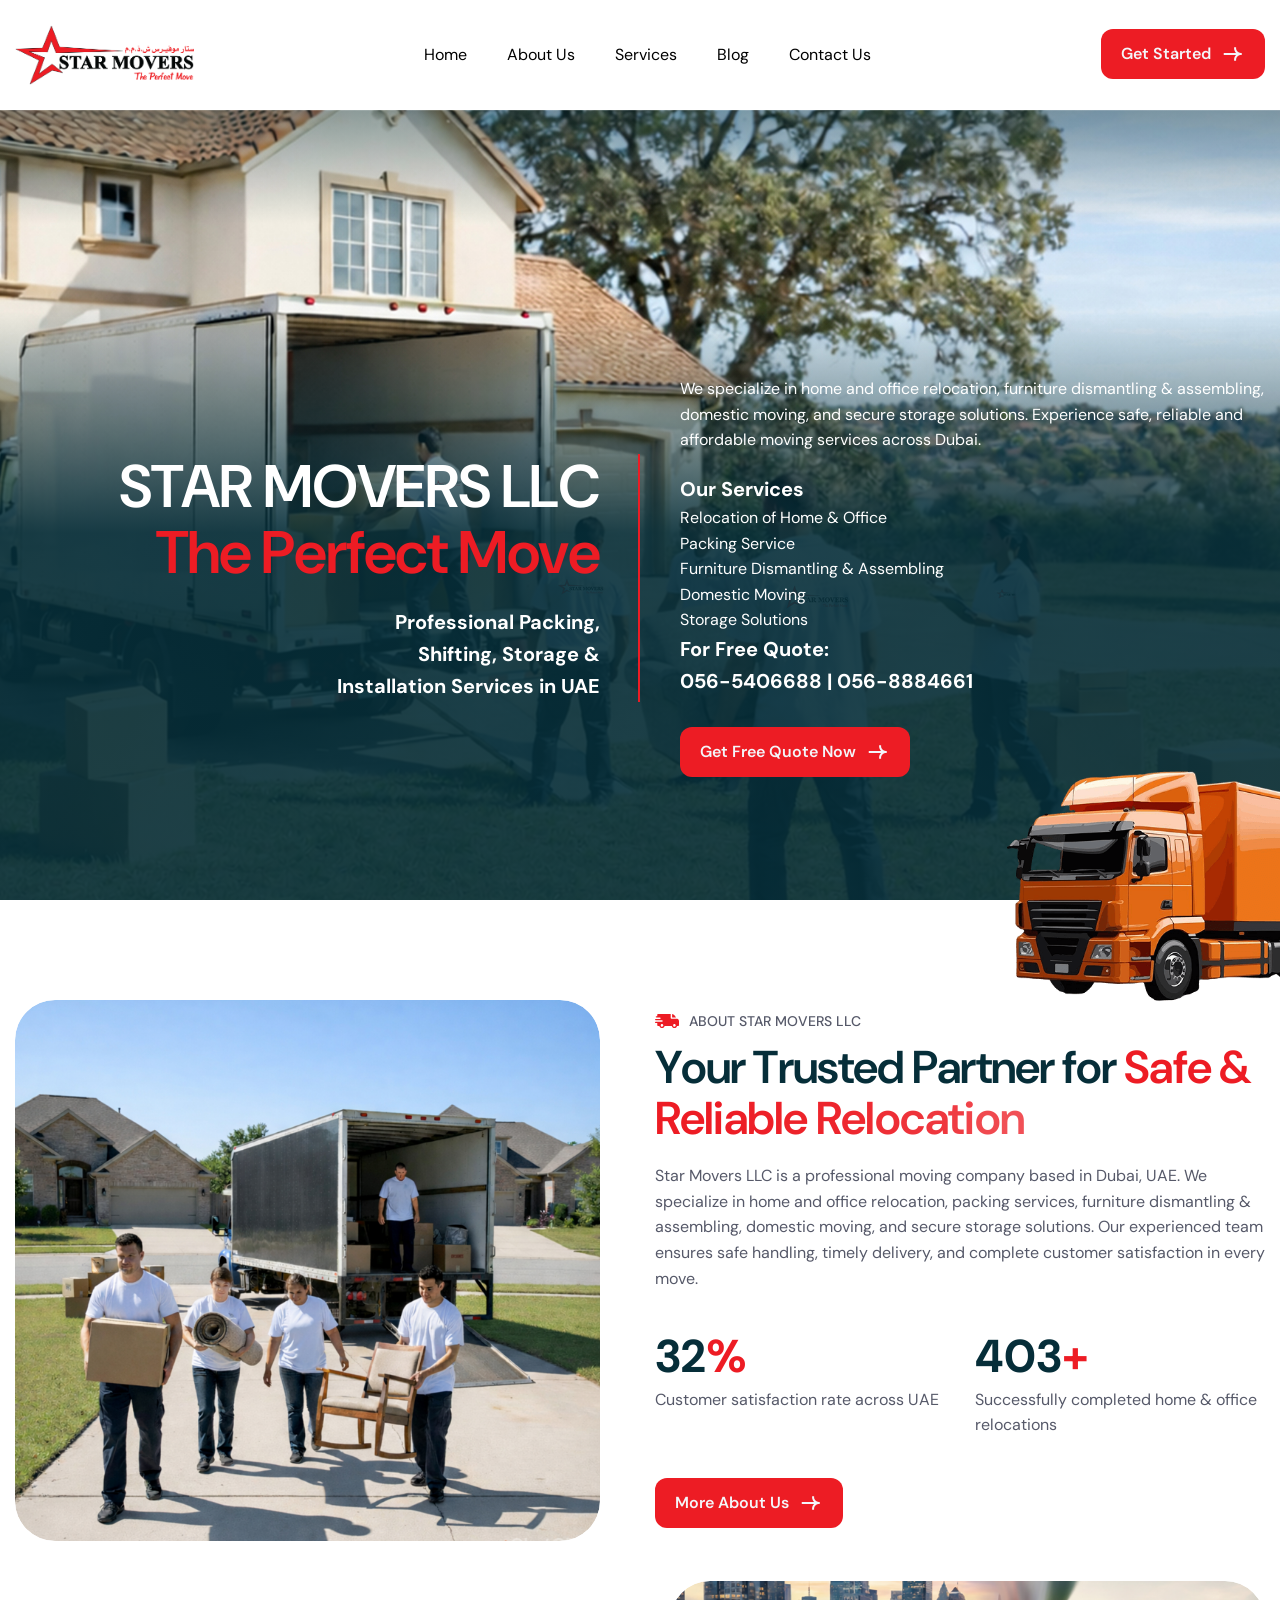
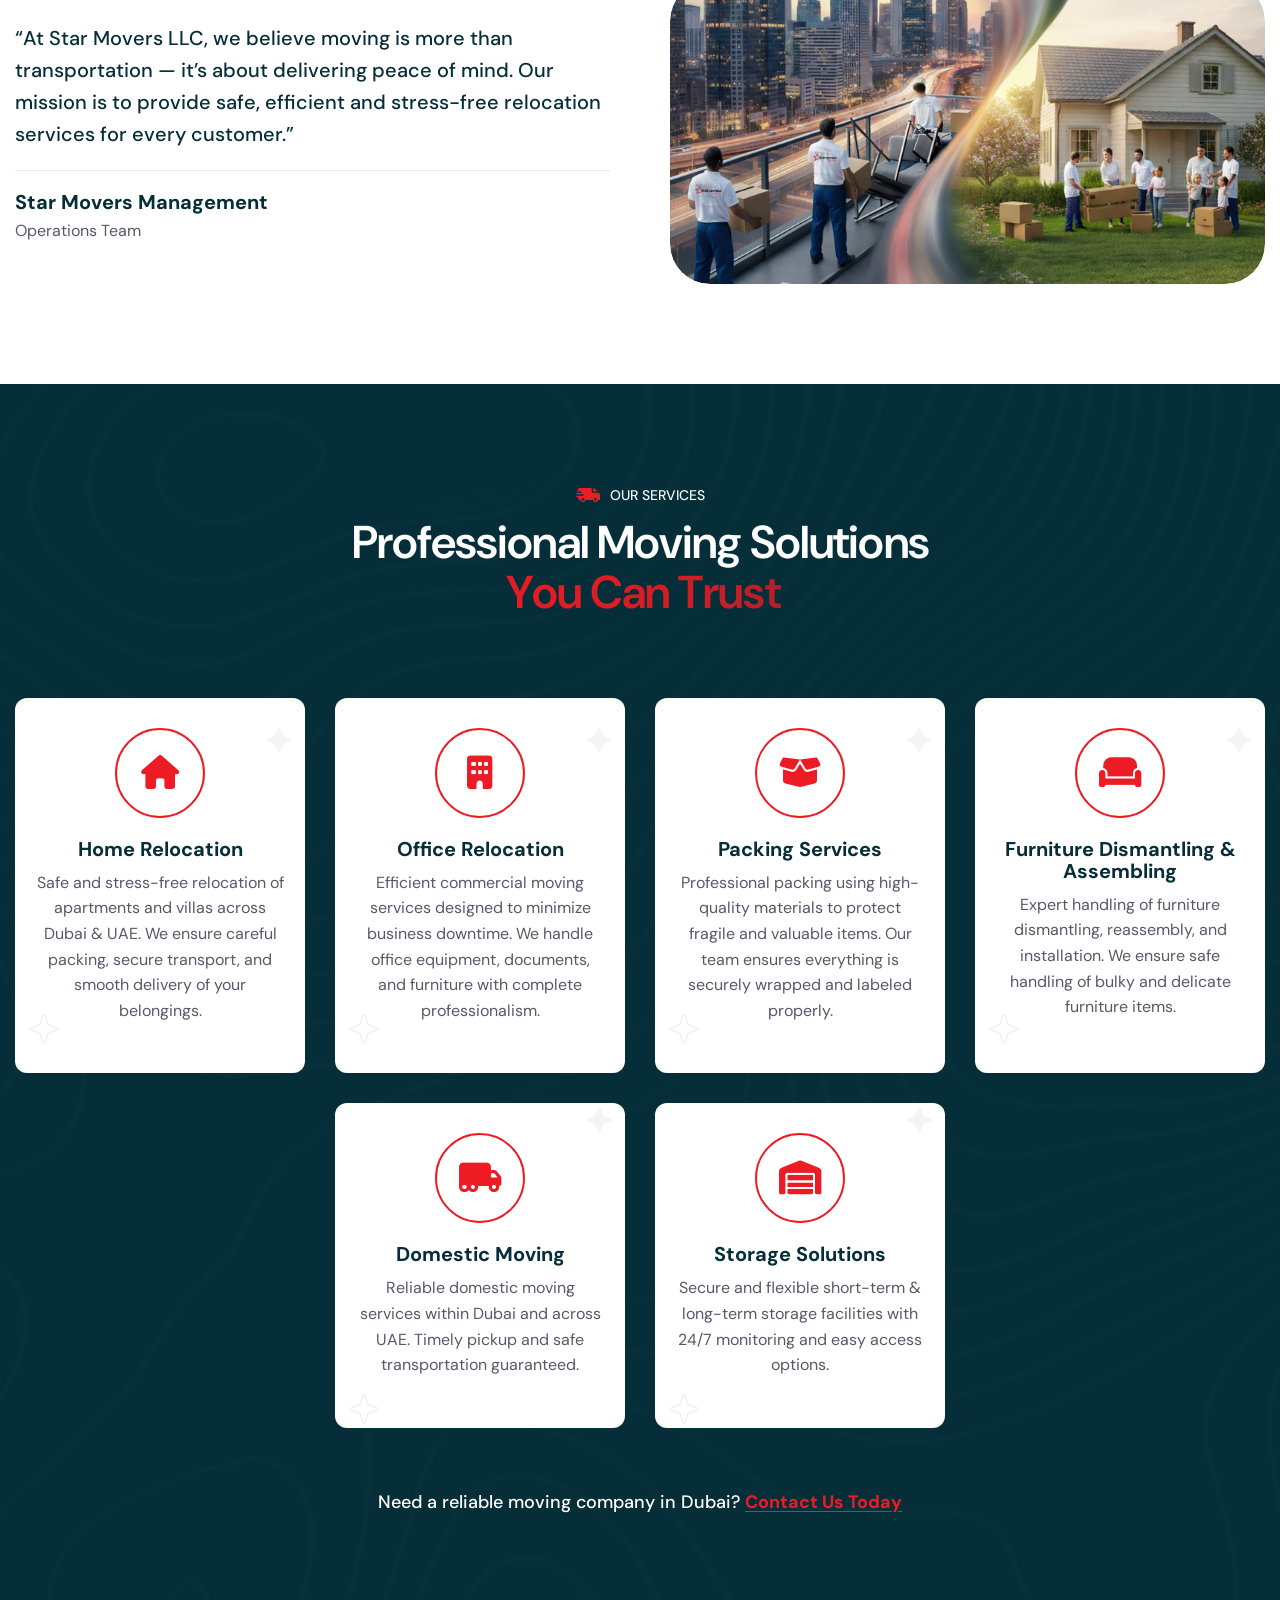
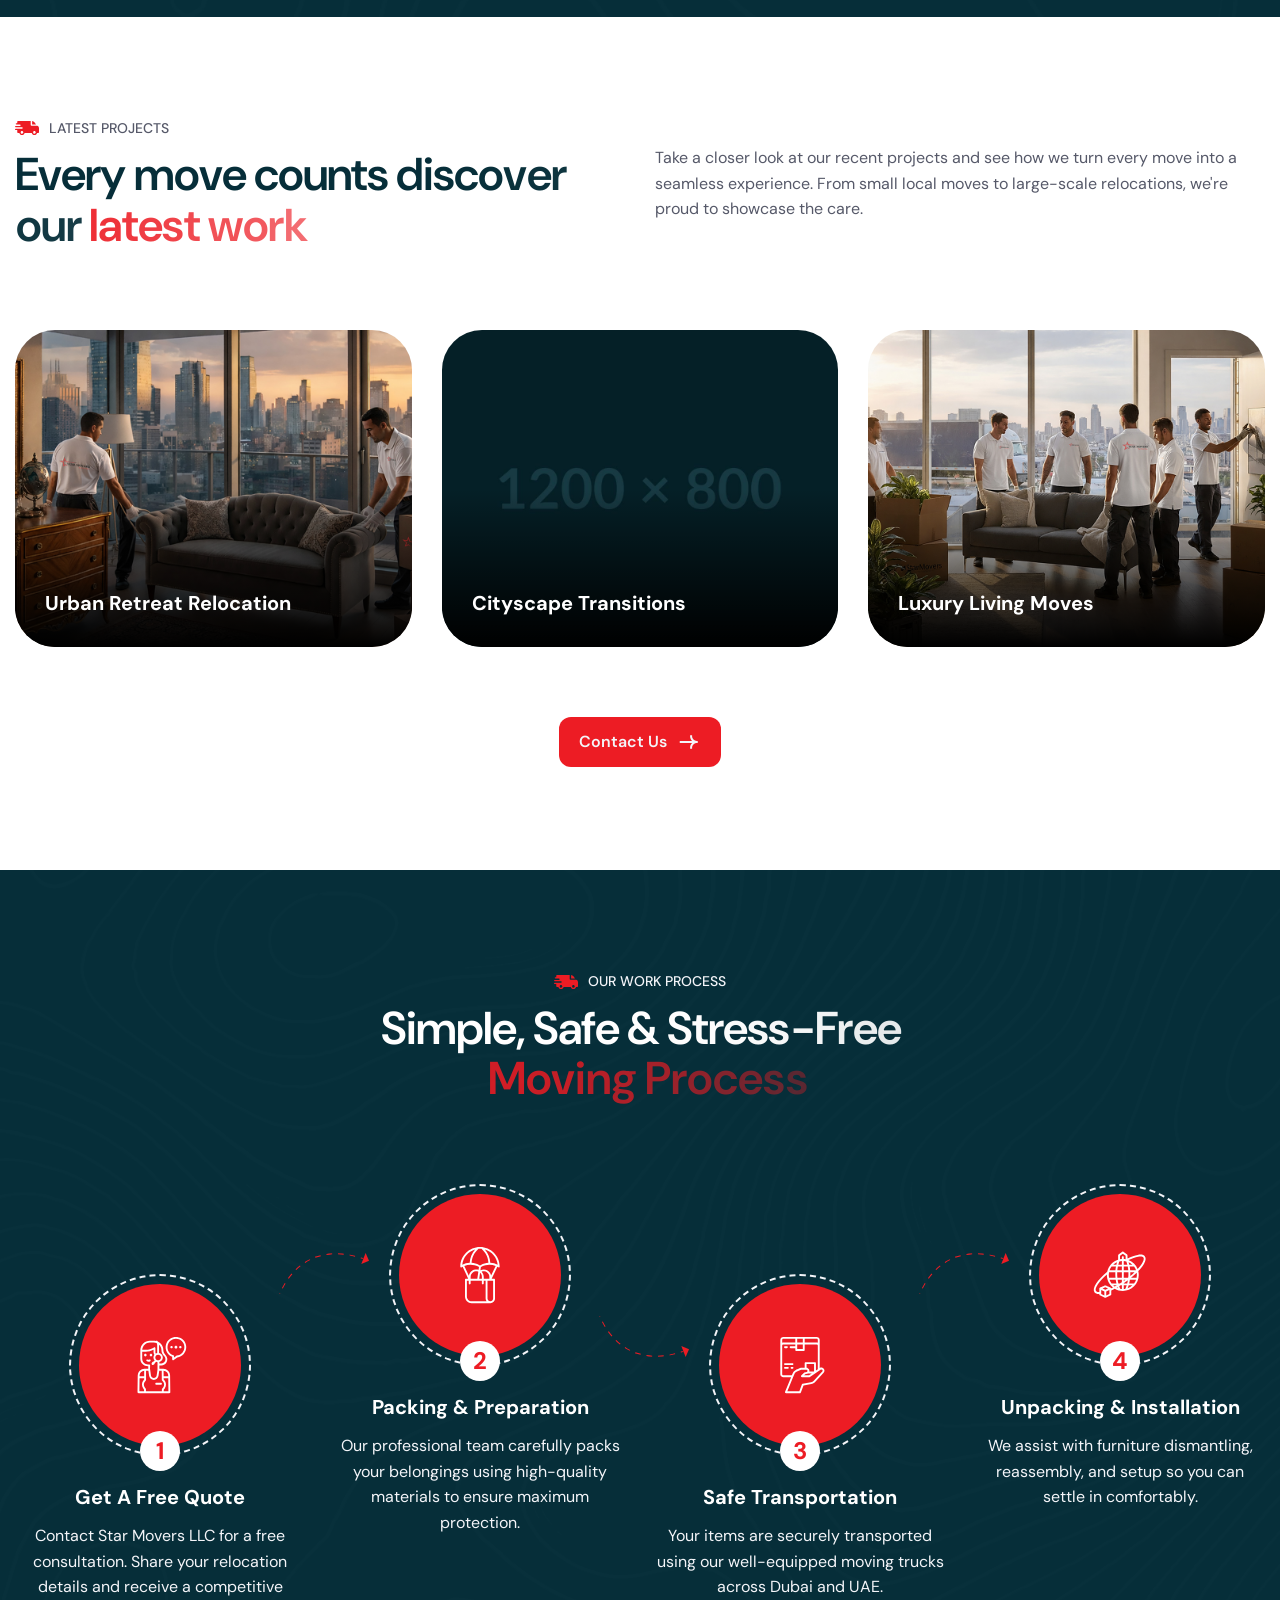
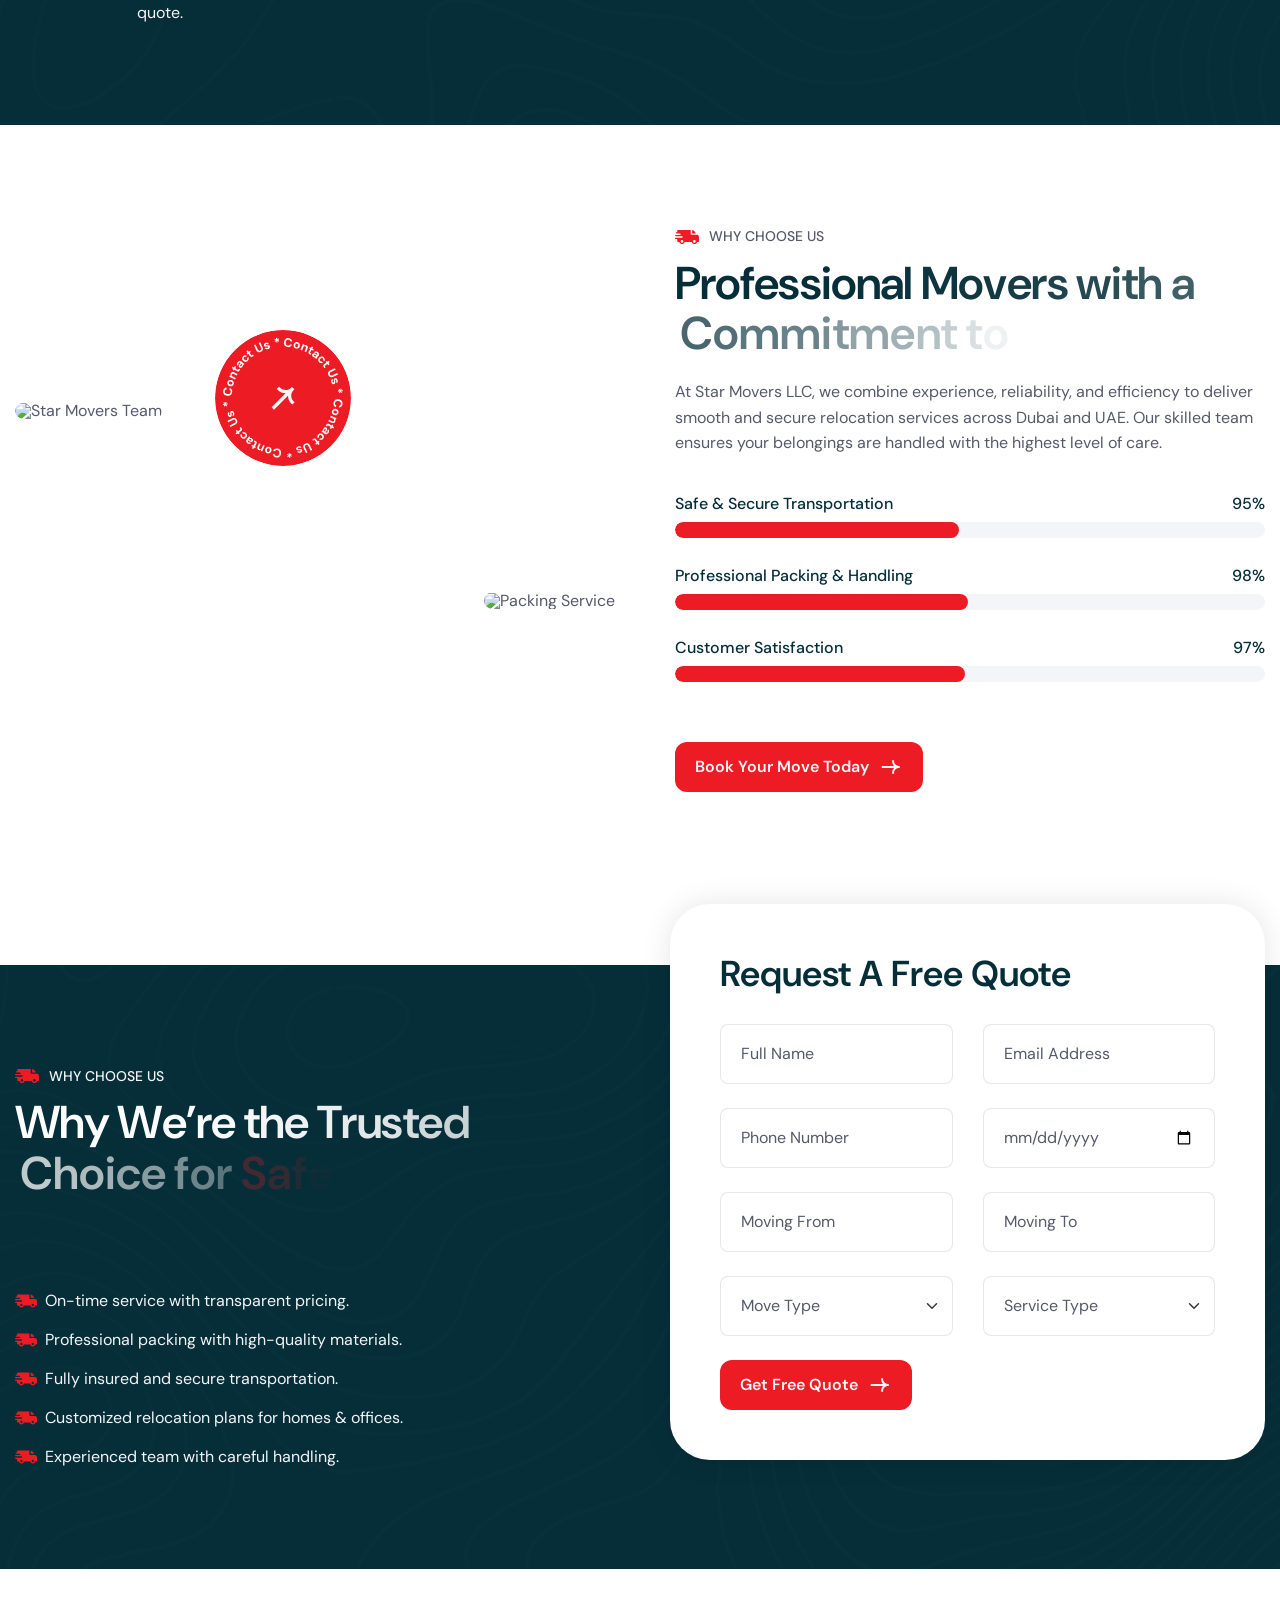
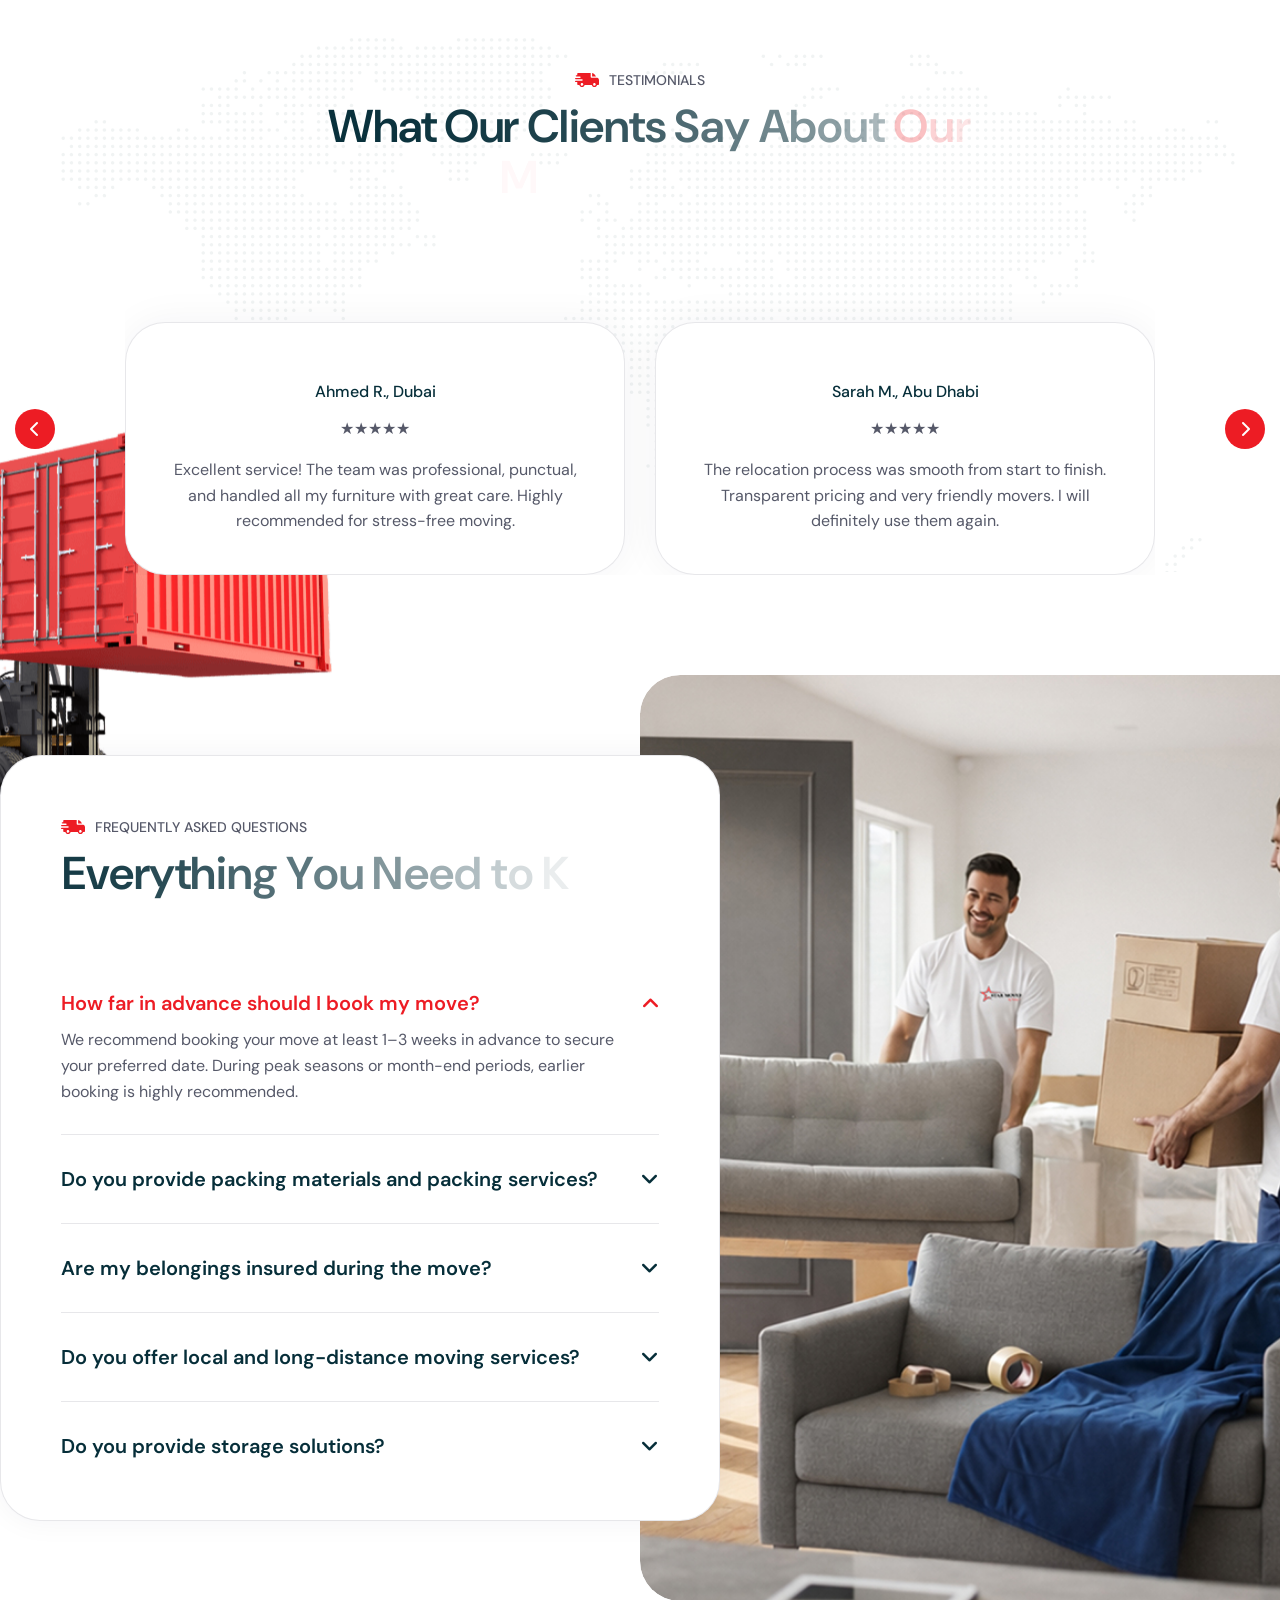
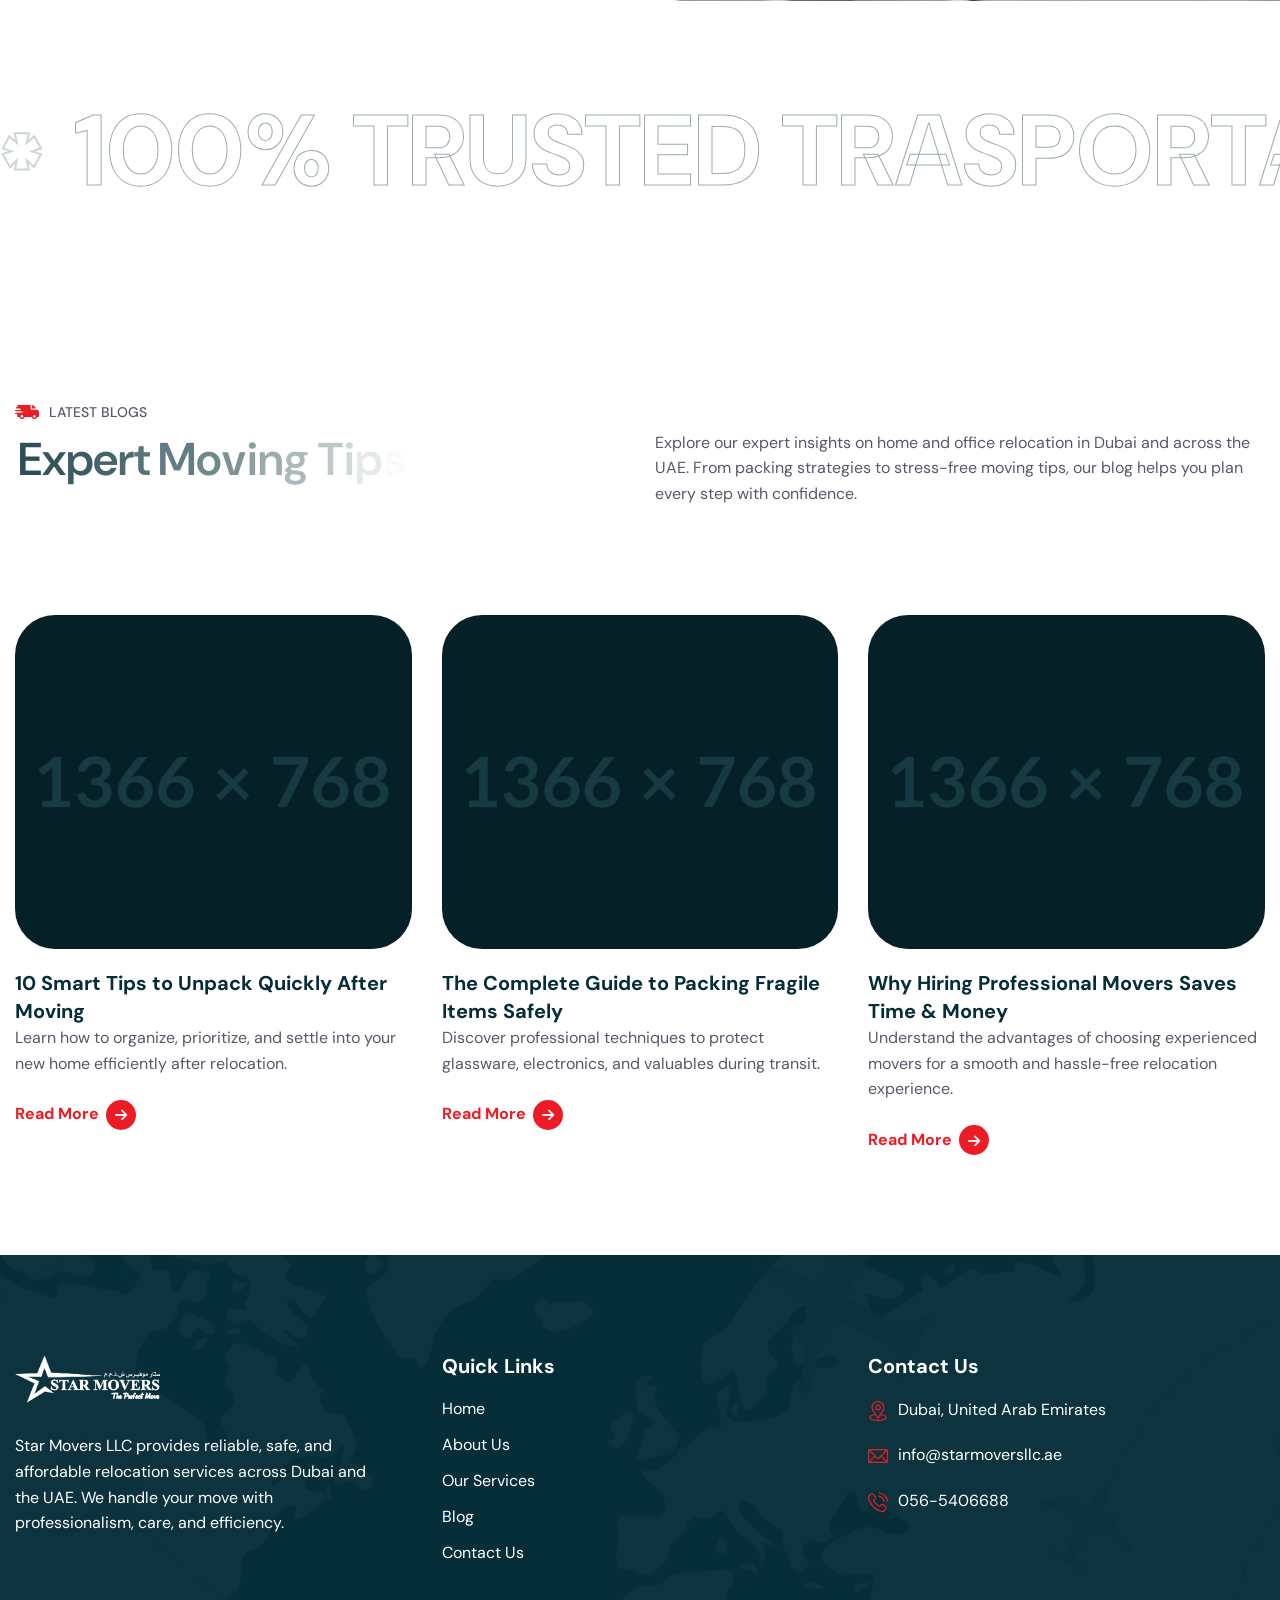
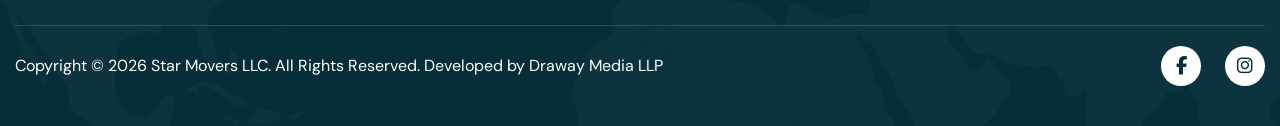
==== commit 71f33685: "first" ====
--- a/index.html
+++ b/index.html
@@ -162,7 +162,7 @@
                 <!-- About Us Image Start -->
                 <div class="about-us-image">
                     <figure class="image-anime reveal">
-                        <img src="images/about-star-movers.jpg" alt="Star Movers LLC">
+                        <img src="images/about.jpeg" alt="Star Movers LLC">
                     </figure>
                 </div>
                 <!-- About Us Image End -->
@@ -223,9 +223,9 @@
                         </div>
                         
                         <div class="about-owner-info-body wow fadeInUp" data-wow-delay="0.2s">
-                            <div class="about-owner-signature">
+                            <!-- <div class="about-owner-signature">
                                 <img src="images/signature.png" alt="Signature">
-                            </div>
+                            </div> -->
                             <div class="about-owner-info-content">
                                 <h3>Star Movers Management</h3>
                                 <p>Operations Team</p>
@@ -235,7 +235,7 @@
 
                     <div class="about-owner-image">
                         <figure class="image-anime reveal">
-                            <img src="images/about-owner-image.jpg" alt="Star Movers Team">
+                            <img src="images/about1.jpeg" alt="Star Movers Team">
                         </figure>
                     </div>
 
@@ -248,11 +248,50 @@
 </div>
 
 <!-- About Us Section End -->
-
+<style>
+    /* Service Card */
+.service-item {
+    padding: 30px 20px;
+    border-radius: 12px;
+    transition: all 0.4s ease;
+}
+
+/* Icon Circle */
+.service-item .icon-box {
+    width: 90px;
+    height: 90px;
+    margin: 0 auto 20px;
+    border-radius: 50%;
+    background-color: #ffffff;
+    display: flex;
+    align-items: center;
+    justify-content: center;
+    transition: all 0.4s ease;
+    border: 2px solid #ed1c24;
+}
+
+/* Icon */
+.service-item .icon-box i {
+    font-size: 34px;
+    color: #ed1c24; /* Always same color */
+    transition: all 0.4s ease;
+}
+
+/* Hover Effect */
+.service-item:hover {
+    transform: translateY(-10px);
+    box-shadow: 0 15px 40px rgba(237, 28, 36, 0.2);
+}
+
+/* Background light effect only */
+.service-item:hover .icon-box {
+    background-color: rgba(237, 28, 36, 0.1);
+}
+</style>
     <!-- About Us Section End -->
-
+<link rel="stylesheet" href="https://cdnjs.cloudflare.com/ajax/libs/font-awesome/6.5.0/css/all.min.css">
     <!-- Our Services Section Start -->
-   <div class="our-services dark-section">
+<div class="our-services dark-section">
     <div class="container">
         <div class="row section-row align-items-center">
             <div class="col-lg-12">
@@ -265,115 +304,113 @@
             </div>
         </div>
 
-        <div class="row">
+        <div style="justify-content:center" class="row">
 
             <!-- Service 1 -->
             <div class="col-lg-3 col-md-6">
-                <div class="service-item wow fadeInUp">
+                <div class="service-item wow fadeInUp text-center">
                     <div class="icon-box">
-                        <img src="images/icon-home.svg" alt="">
+                        <i class="fas fa-home fa-3x"></i>
                     </div>                                    
                     <div class="service-content">
-                        <h3><a href="service-single.html">Home Relocation</a></h3>
-                        <p>Safe and stress-free relocation of apartments and villas across Dubai & UAE.</p>                            
-                    </div>
-                    <div class="service-btn">
-                        <a href="service-single.html" class="readmore-btn">read more</a>  
+                        <h3>Home Relocation</h3>
+                        <p>
+                            Safe and stress-free relocation of apartments and villas across Dubai & UAE. 
+                            We ensure careful packing, secure transport, and smooth delivery of your belongings.
+                        </p>                            
                     </div>
                 </div>
             </div>
 
             <!-- Service 2 -->
             <div class="col-lg-3 col-md-6">
-                <div class="service-item wow fadeInUp" data-wow-delay="0.2s">
+                <div class="service-item wow fadeInUp text-center" data-wow-delay="0.2s">
                     <div class="icon-box">
-                        <img src="images/icon-office.svg" alt="">
+                        <i class="fas fa-building fa-3x"></i>
                     </div>                                    
                     <div class="service-content">
-                        <h3><a href="service-single.html">Office Relocation</a></h3>
-                        <p>Efficient commercial moving services with minimal business downtime.</p>                            
-                    </div>
-                    <div class="service-btn">
-                        <a href="service-single.html" class="readmore-btn">read more</a>  
+                        <h3>Office Relocation</h3>
+                        <p>
+                            Efficient commercial moving services designed to minimize business downtime. 
+                            We handle office equipment, documents, and furniture with complete professionalism.
+                        </p>                            
                     </div>
                 </div>
             </div>
 
             <!-- Service 3 -->
             <div class="col-lg-3 col-md-6">
-                <div class="service-item wow fadeInUp" data-wow-delay="0.4s">
+                <div class="service-item wow fadeInUp text-center" data-wow-delay="0.4s">
                     <div class="icon-box">
-                        <img src="images/icon-packaging.svg" alt="">
+                        <i class="fas fa-box-open fa-3x"></i>
                     </div>                                    
                     <div class="service-content">
-                        <h3><a href="service-single.html">Packing Services</a></h3>
-                        <p>Professional packing using high-quality materials to protect your valuables.</p>                            
-                    </div>
-                    <div class="service-btn">
-                        <a href="service-single.html" class="readmore-btn">read more</a>  
+                        <h3>Packing Services</h3>
+                        <p>
+                            Professional packing using high-quality materials to protect fragile and valuable items. 
+                            Our team ensures everything is securely wrapped and labeled properly.
+                        </p>                            
                     </div>
                 </div>
             </div>
 
             <!-- Service 4 -->
             <div class="col-lg-3 col-md-6">
-                <div class="service-item wow fadeInUp" data-wow-delay="0.6s">
+                <div class="service-item wow fadeInUp text-center" data-wow-delay="0.6s">
                     <div class="icon-box">
-                        <img src="images/icon-furniture.svg" alt="">
+                        <i class="fas fa-couch fa-3x"></i>
                     </div>                                    
                     <div class="service-content">
-                        <h3><a href="service-single.html">Furniture Dismantling & Assembling</a></h3>
-                        <p>Expert handling of furniture dismantling, reassembly and installation.</p>                            
-                    </div>
-                    <div class="service-btn">
-                        <a href="service-single.html" class="readmore-btn">read more</a>  
-                    </div>
-                </div>
-            </div>
-
-            <!-- Extra Service 5 -->
+                        <h3>Furniture Dismantling & Assembling</h3>
+                        <p>
+                            Expert handling of furniture dismantling, reassembly, and installation. 
+                            We ensure safe handling of bulky and delicate furniture items.
+                        </p>                            
+                    </div>
+                </div>
+            </div>
+
+            <!-- Service 5 -->
             <div class="col-lg-3 col-md-6">
-                <div class="service-item wow fadeInUp">
+                <div class="service-item wow fadeInUp text-center">
                     <div class="icon-box">
-                        <img src="images/icon-domestic.svg" alt="">
+                        <i class="fas fa-truck-moving fa-3x"></i>
                     </div>                                    
                     <div class="service-content">
-                        <h3><a href="service-single.html">Domestic Moving</a></h3>
-                        <p>Reliable domestic moving services within Dubai and across UAE.</p>                            
-                    </div>
-                    <div class="service-btn">
-                        <a href="service-single.html" class="readmore-btn">read more</a>  
-                    </div>
-                </div>
-            </div>
-
-            <!-- Extra Service 6 -->
+                        <h3>Domestic Moving</h3>
+                        <p>
+                            Reliable domestic moving services within Dubai and across UAE. 
+                            Timely pickup and safe transportation guaranteed.
+                        </p>                            
+                    </div>
+                </div>
+            </div>
+
+            <!-- Service 6 -->
             <div class="col-lg-3 col-md-6">
-                <div class="service-item wow fadeInUp">
+                <div class="service-item wow fadeInUp text-center">
                     <div class="icon-box">
-                        <img src="images/icon-storage.svg" alt="">
+                        <i class="fas fa-warehouse fa-3x"></i>
                     </div>                                    
                     <div class="service-content">
-                        <h3><a href="service-single.html">Storage Solutions</a></h3>
-                        <p>Secure and flexible short-term & long-term storage facilities.</p>                            
-                    </div>
-                    <div class="service-btn">
-                        <a href="service-single.html" class="readmore-btn">read more</a>  
+                        <h3>Storage Solutions</h3>
+                        <p>
+                            Secure and flexible short-term & long-term storage facilities 
+                            with 24/7 monitoring and easy access options.
+                        </p>                            
                     </div>
                 </div>
             </div>
 
             <div class="col-lg-12">
-                <div class="section-footer-text wow fadeInUp" data-wow-delay="0.8s">
+                <div class="section-footer-text text-center wow fadeInUp" data-wow-delay="0.8s">
                     <p>Need a reliable moving company in Dubai? <a href="contact.html">Contact us today</a></p>
-                    <a href="services.html" class="btn-default btn-highlighted">View All Services</a>
                 </div>
             </div>
 
         </div>
     </div>
 </div>
-
     <!-- Our Services Section End -->
 
     <!-- Our Projects Section Start -->
@@ -408,11 +445,11 @@
                             </figure>
 
                             <div class="project-btn">
-                                <a href="project-single.html"><img src="images/arrow-white.svg" alt=""></a>
+                                <a href="#"><img src="images/arrow-white.svg" alt=""></a>
                             </div>
                         </div>
                         <div class="project-content">
-                            <h3><a href="project-single.html">Urban Retreat Relocation</a></h3>
+                            <h3><a href="#">Urban Retreat Relocation</a></h3>
                         </div>
                     </div>
                     <!-- Project Item End -->
@@ -427,11 +464,11 @@
                             </figure>
 
                             <div class="project-btn">
-                                <a href="project-single.html"><img src="images/arrow-white.svg" alt=""></a>
+                                <a href="#"><img src="images/arrow-white.svg" alt=""></a>
                             </div>
                         </div>
                         <div class="project-content">
-                            <h3><a href="project-single.html">Cityscape Transitions</a></h3>
+                            <h3><a href="#">Cityscape Transitions</a></h3>
                         </div>
                     </div>
                     <!-- Project Item End -->
@@ -446,77 +483,22 @@
                             </figure>
 
                             <div class="project-btn">
-                                <a href="project-single.html"><img src="images/arrow-white.svg" alt=""></a>
+                                <a href="#"><img src="images/arrow-white.svg" alt=""></a>
                             </div>
                         </div>
                         <div class="project-content">
-                            <h3><a href="project-single.html">Luxury Living Moves</a></h3>
+                            <h3><a href="#">Luxury Living Moves</a></h3>
                         </div>
                     </div>
                     <!-- Project Item End -->
                 </div>
 
-                <div class="col-lg-4 col-md-6">
-                    <!-- Project Item Start -->
-                    <div class="project-item wow fadeInUp" data-wow-delay="0.6s">
-                        <div class="project-image">
-                            <figure class="image-anime">
-                                <img src="images/project-4.jpg" alt="">
-                            </figure>
-
-                            <div class="project-btn">
-                                <a href="project-single.html"><img src="images/arrow-white.svg" alt=""></a>
-                            </div>
-                        </div>
-                        <div class="project-content">
-                            <h3><a href="project-single.html">Seamless Office Relocation</a></h3>
-                        </div>
-                    </div>
-                    <!-- Project Item End -->
-                </div>
-
-                <div class="col-lg-4 col-md-6">
-                    <!-- Project Item Start -->
-                    <div class="project-item wow fadeInUp" data-wow-delay="0.8s">
-                        <div class="project-image">
-                            <figure class="image-anime">
-                                <img src="images/project-5.jpg" alt="">
-                            </figure>
-
-                            <div class="project-btn">
-                                <a href="project-single.html"><img src="images/arrow-white.svg" alt=""></a>
-                            </div>
-                        </div>
-                        <div class="project-content">
-                            <h3><a href="project-single.html">Suburban Dream Shifts</a></h3>
-                        </div>
-                    </div>
-                    <!-- Project Item End -->
-                </div>
-
-                <div class="col-lg-4 col-md-6">
-                    <!-- Project Item Start -->
-                    <div class="project-item wow fadeInUp" data-wow-delay="1s">
-                        <div class="project-image">
-                            <figure class="image-anime">
-                                <img src="images/project-6.jpg" alt="">
-                            </figure>
-
-                            <div class="project-btn">
-                                <a href="project-single.html"><img src="images/arrow-white.svg" alt=""></a>
-                            </div>
-                        </div>
-                        <div class="project-content">
-                            <h3><a href="project-single.html">Corporate Move</a></h3>
-                        </div>
-                    </div>
-                    <!-- Project Item End -->
-                </div>
+      
 
                 <div class="col-lg-12">
                     <!-- Section Footer Button Start -->
                     <div class="section-footer-btn wow fadeInUp" data-wow-delay="1.2s">
-                        <a href="projects.html" class="btn-default">view all projects</a>
+                        <a href="contact.html" class="btn-default">Contact Us</a>
                     </div>
                     <!-- Section Footer Button End -->
                 </div>
@@ -1010,7 +992,7 @@
                         </figure>
                     </div>
 
-                    <div class="intro-video-button">
+                    <!-- <div class="intro-video-button">
                         <a href="https://www.youtube.com/watch?v=Y-x0efG1seA" class="popup-video">
                             <figure>
                                 <img src="images/intro-video-circle.svg" alt="">
@@ -1019,7 +1001,7 @@
                                 <img src="images/intro-video-play-btn.svg" alt="">
                             </div>
                         </a>
-                    </div>
+                    </div> -->
                 </div>
             </div>
 
@@ -1235,12 +1217,17 @@
             <div class="col-lg-12">
                 <div class="footer-copyright">
 
-                    <div class="footer-copyright-text">
-                        <p>
-                            Copyright © <?php echo date('Y'); ?> Star Movers LLC. All Rights Reserved.
-
-                        </p>
-                    </div>
+                <div class="footer-copyright-text">
+    <p>
+        Copyright © <span id="year"></span> Star Movers LLC. 
+        All Rights Reserved. Developed by 
+        <a style="color:white" href="https://drawaymedia.com" target="_blank">Draway Media LLP</a>
+    </p>
+</div>
+
+<script>
+    document.getElementById("year").textContent = new Date().getFullYear();
+</script>
 
                     <div class="footer-social-links">
                         <ul>
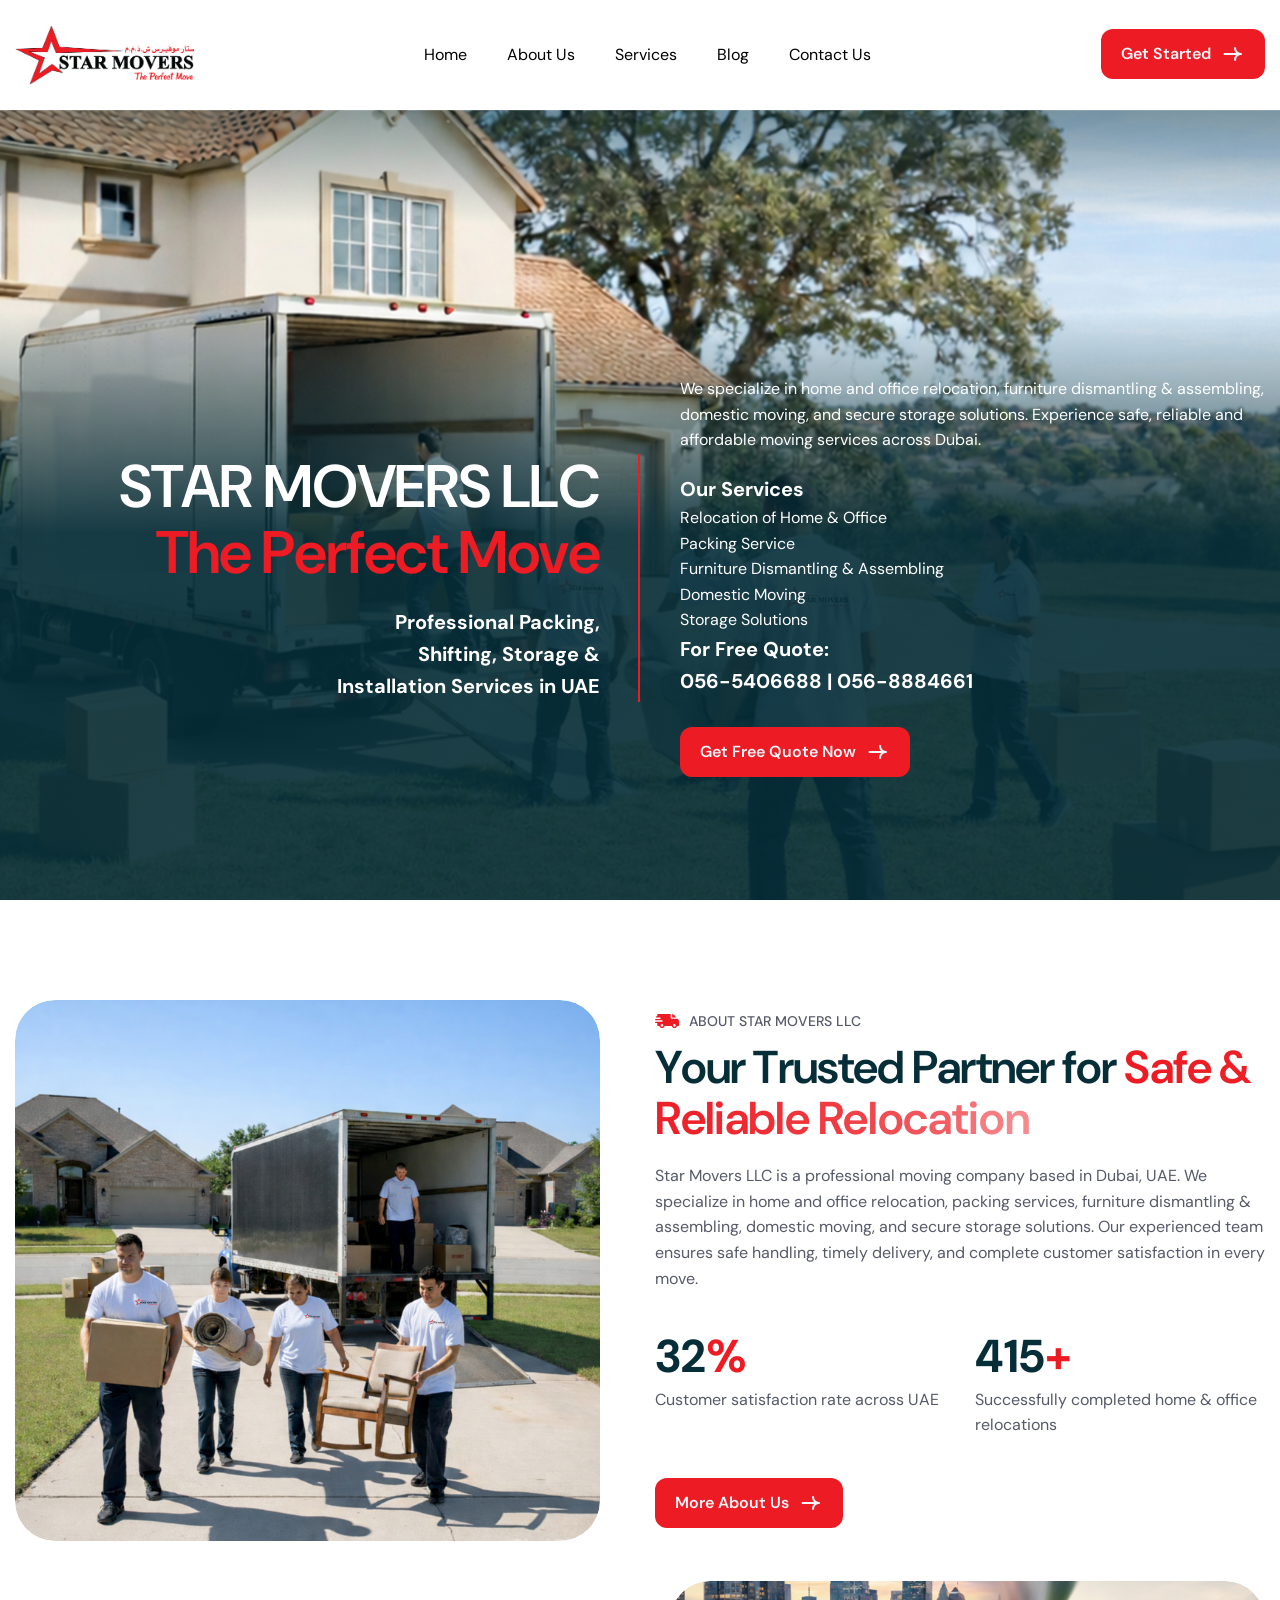
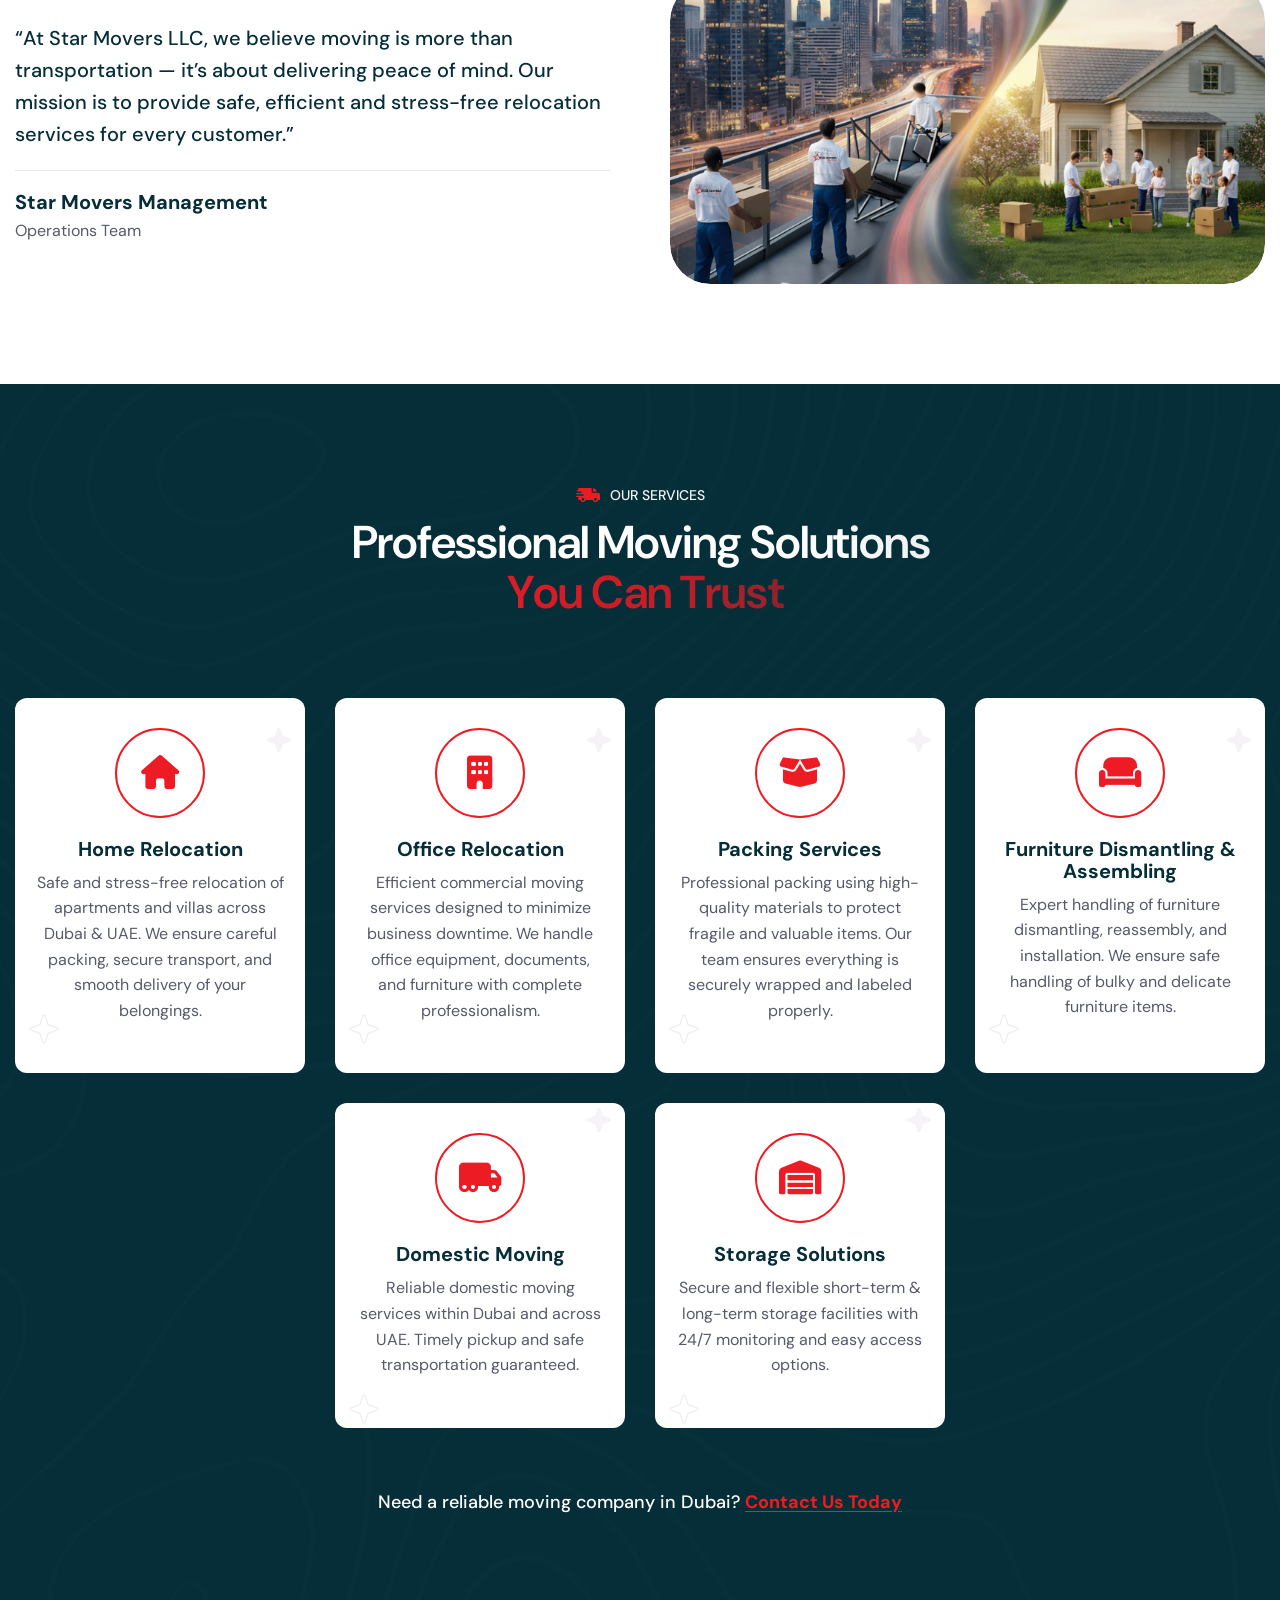
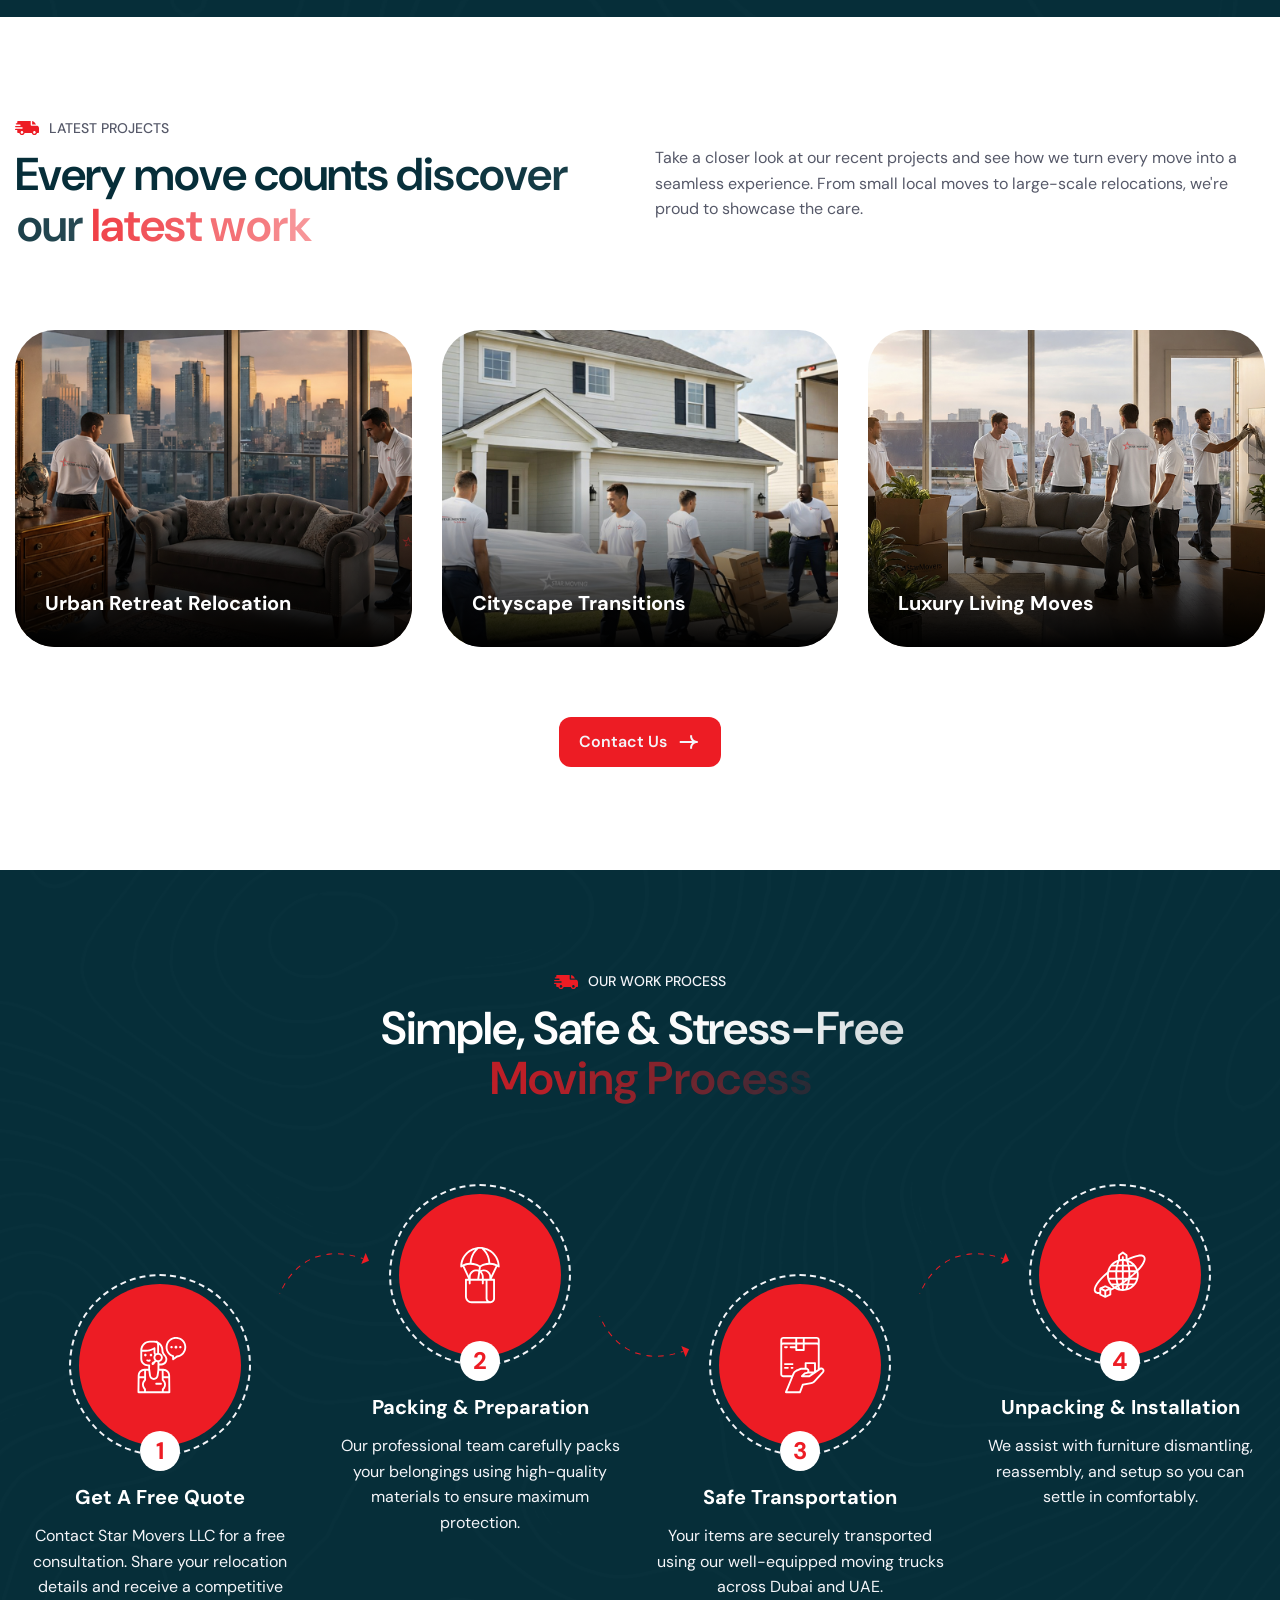
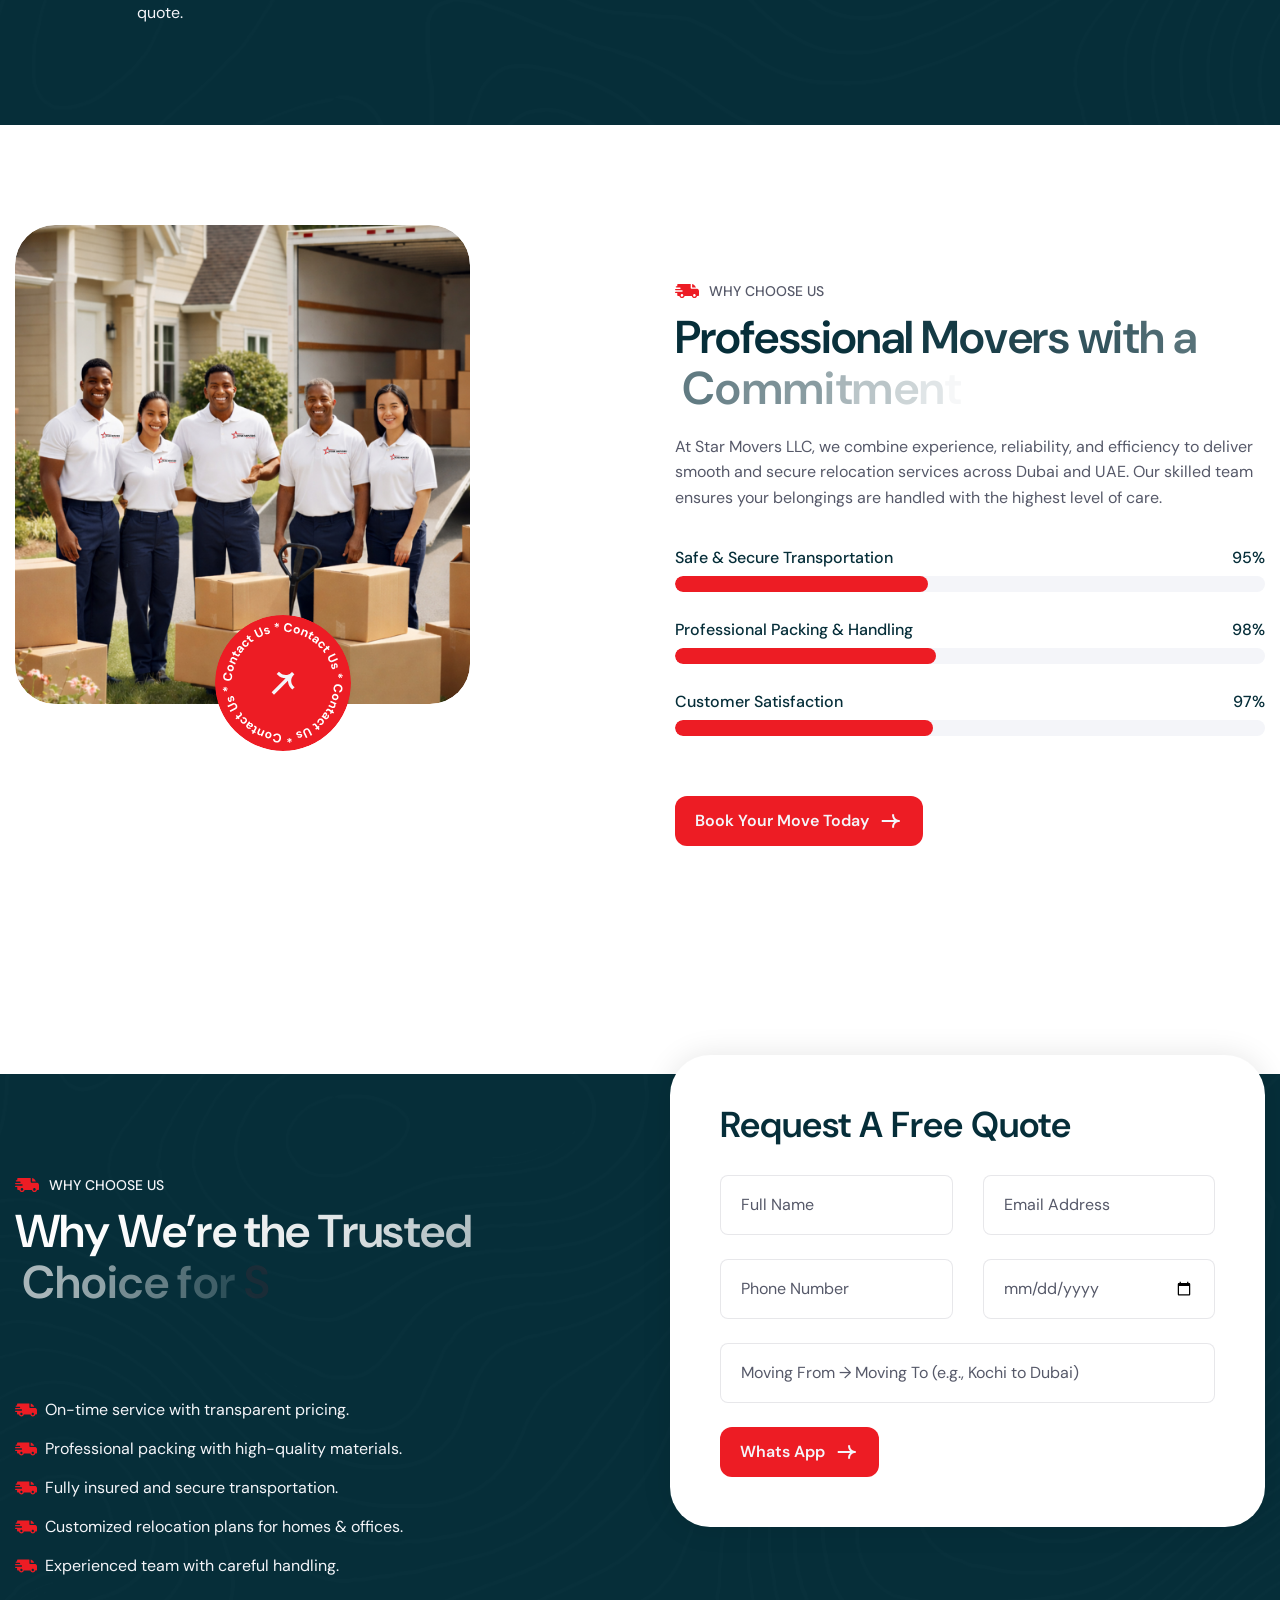
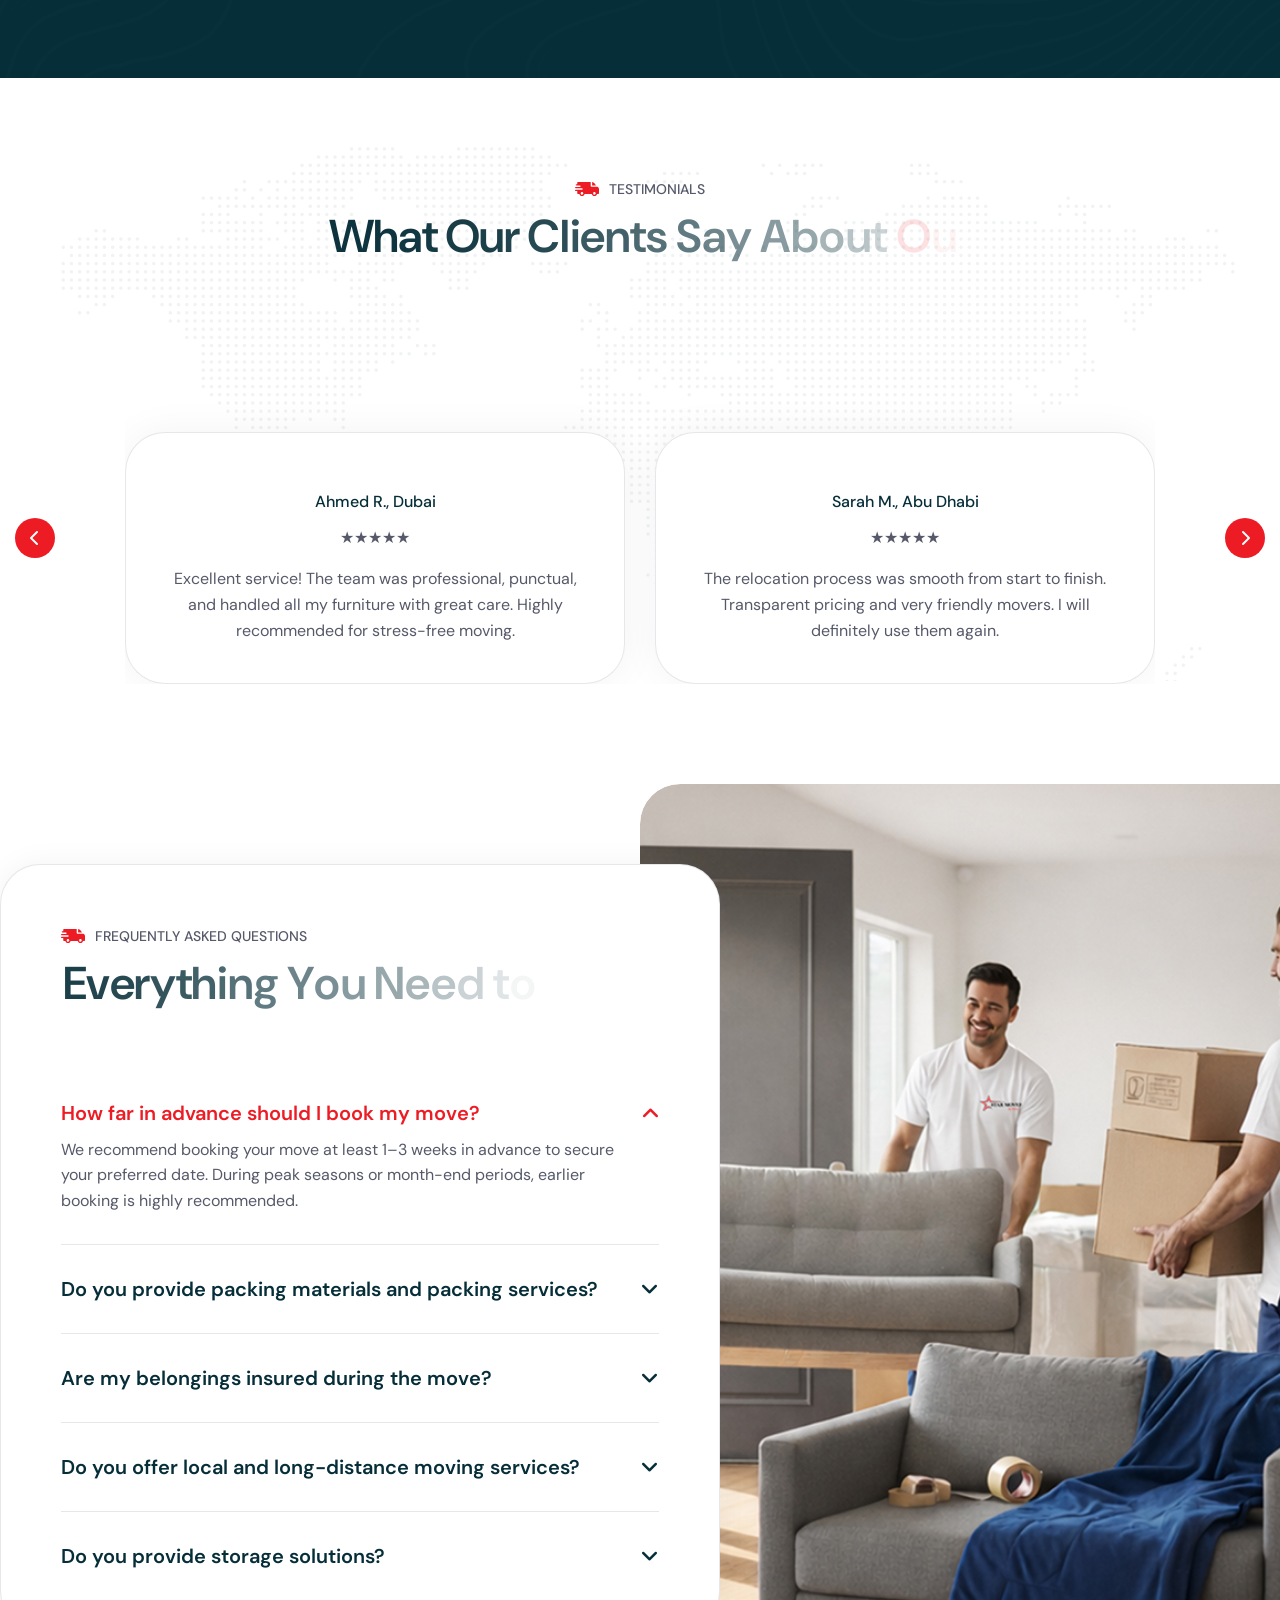
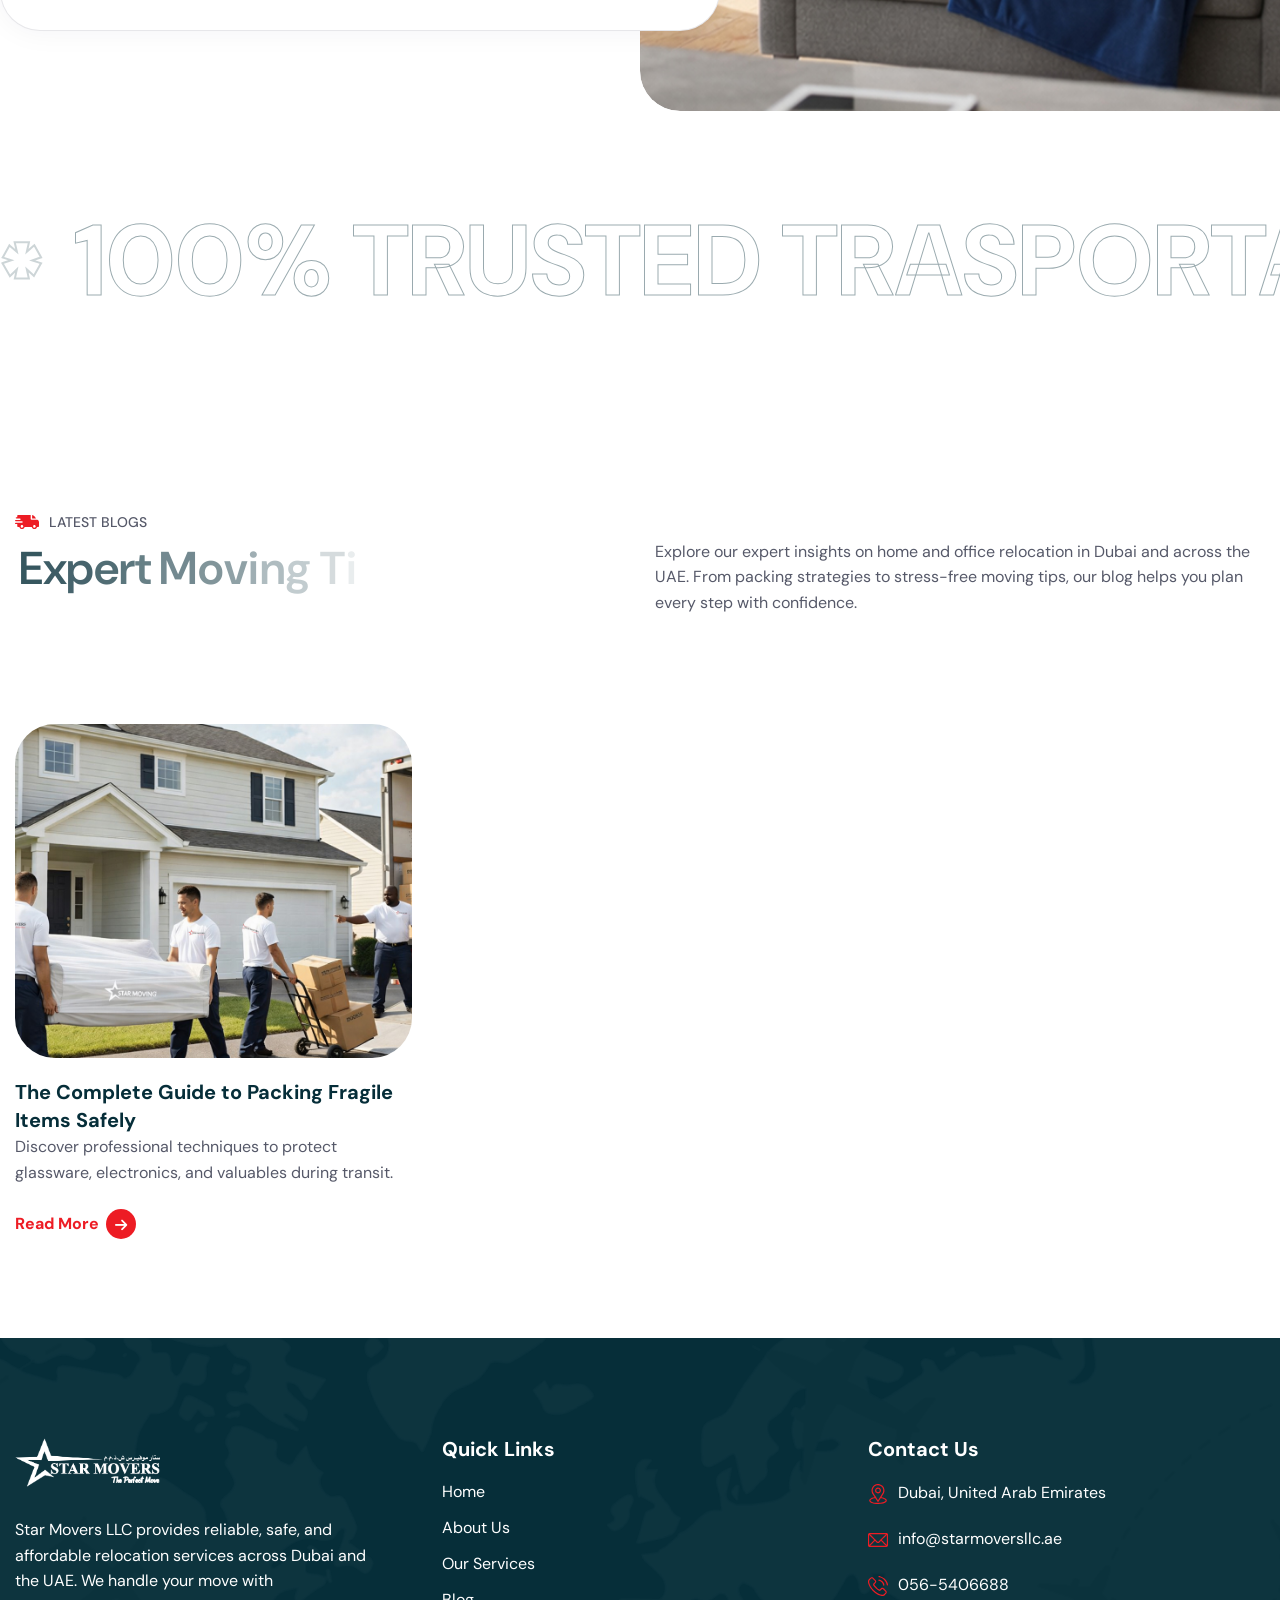
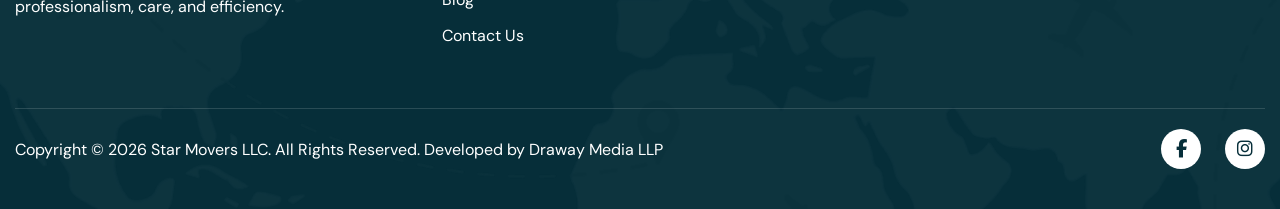
==== commit c2a8bc37: "lates" ====
--- a/index.html
+++ b/index.html
@@ -162,7 +162,7 @@
                 <!-- About Us Image Start -->
                 <div class="about-us-image">
                     <figure class="image-anime reveal">
-                        <img src="images/about.jpeg" alt="Star Movers LLC">
+                        <img src="images/about.jpg" alt="Star Movers LLC">
                     </figure>
                 </div>
                 <!-- About Us Image End -->
@@ -602,9 +602,9 @@
                     </div>
 
                     <div class="our-skill-image-2">
-                        <figure class="image-anime reveal">
+                        <!-- <figure class="image-anime reveal">
                             <img src="images/star-movers-2.jpg" alt="Packing Service">
-                        </figure>
+                        </figure> -->
                     </div>
 
                     <div class="contact-us-circle">
@@ -717,65 +717,68 @@
                         </div>
                     </div>
 
-                    <!-- Request Quote Form -->
-                    <div class="request-quote-form-box wow fadeInUp" data-wow-delay="0.4s">
-                        <h3>Request a Free Quote</h3>
-
-                        <div class="request-quote-form">
-                            <form action="#" method="POST">
-                                <div class="row">
-
-                                    <div class="form-group col-md-6 mb-4">
-                                        <input type="text" name="name" class="form-control" placeholder="Full Name" required>
-                                    </div>
-                                
-                                    <div class="form-group col-md-6 mb-4">
-                                        <input type="email" name="email" class="form-control" placeholder="Email Address" required>
-                                    </div>
-                                
-                                    <div class="form-group col-md-6 mb-4">
-                                        <input type="text" name="phone" class="form-control" placeholder="Phone Number" required>
-                                    </div>
-                            
-                                    <div class="form-group col-md-6 mb-4">
-                                        <input type="date" name="date" class="form-control" required>
-                                    </div>
-
-                                    <div class="form-group col-md-6 mb-4">
-                                        <input type="text" name="from_location" class="form-control" placeholder="Moving From" required>
-                                    </div>
-
-                                    <div class="form-group col-md-6 mb-4">
-                                        <input type="text" name="to_location" class="form-control" placeholder="Moving To" required>
-                                    </div>
-
-                                    <div class="form-group col-md-6 mb-4">
-                                        <select name="movetype" class="form-control form-select" required>
-                                            <option value="" disabled selected>Move Type</option>
-                                            <option value="local">Local Moving</option>
-                                            <option value="long_distance">Long Distance Moving</option>
-                                            <option value="international">International Moving</option>
-                                        </select>
-                                    </div>
-
-                                    <div class="form-group col-md-6 mb-4">
-                                        <select name="services" class="form-control form-select" required>
-                                            <option value="" disabled selected>Service Type</option>
-                                            <option value="residential">Residential Moving</option>
-                                            <option value="commercial">Commercial Moving</option>
-                                            <option value="office">Office Relocation</option>
-                                            <option value="packing">Packing & Unpacking</option>
-                                            <option value="storage">Storage Solutions</option>
-                                            <option value="furniture">Furniture Installation</option>
-                                        </select>
-                                    </div>
-
-                                    <div class="form-group col-md-12">
-                                        <button type="submit" class="btn-default">Get Free Quote</button>
-                                    </div>
-
-                                </div>
-                            </form>
+                   <!-- Request Quote Form -->
+<div class="request-quote-form-box wow fadeInUp" data-wow-delay="0.4s">
+    <h3>Request a Free Quote</h3>
+
+    <div class="request-quote-form">
+        <form id="whatsappForm">
+            <div class="row">
+
+                <div class="form-group col-md-6 mb-4">
+                    <input type="text" name="name" class="form-control" placeholder="Full Name" required>
+                </div>
+            
+                <div class="form-group col-md-6 mb-4">
+                    <input type="email" name="email" class="form-control" placeholder="Email Address" required>
+                </div>
+            
+                <div class="form-group col-md-6 mb-4">
+                    <input type="text" name="phone" class="form-control" placeholder="Phone Number" required>
+                </div>
+        
+                <div class="form-group col-md-6 mb-4">
+                    <input type="date" name="date" class="form-control" required>
+                </div>
+
+                <div class="form-group col-md-12 mb-4">
+                    <input type="text" name="moving_route" class="form-control" 
+                           placeholder="Moving From → Moving To (e.g., Kochi to Dubai)" required>
+                </div>
+
+                <div class="form-group col-md-12">
+                    <button type="submit" class="btn-default">Whats App</button>
+                </div>
+
+            </div>
+        </form>
+    </div>
+</div>
+
+<!-- WhatsApp Script -->
+<script>
+document.getElementById("whatsappForm").addEventListener("submit", function(e){
+    e.preventDefault();
+
+    var name = document.querySelector("input[name='name']").value;
+    var email = document.querySelector("input[name='email']").value;
+    var phone = document.querySelector("input[name='phone']").value;
+    var date = document.querySelector("input[name='date']").value;
+    var moving_route = document.querySelector("input[name='moving_route']").value;
+
+    var message = 
+        "🚛 *New Moving Quote Request* %0A%0A" +
+        "👤 *Full Name:* " + name + "%0A" +
+        "📧 *Email:* " + email + "%0A" +
+        "📞 *Phone:* " + phone + "%0A" +
+        "📅 *Moving Date:* " + date + "%0A" +
+        "📍 *Route:* " + moving_route;
+
+    var whatsappURL = "https://wa.me/919876543210?text=" + message; // 🔴 Replace with your number
+
+    window.open(whatsappURL, "_blank");
+});
+</script>
                         </div>
                     </div>
 
@@ -1052,33 +1055,7 @@
 
         <div class="row">
 
-            <!-- Blog 1 -->
-            <div class="col-lg-4 col-md-6">
-                <div class="post-item wow fadeInUp">
-                    <div class="post-featured-image">
-                        <a href="blog-single.html">
-                            <figure class="image-anime">
-                                <img src="images/post-1.jpg" alt="Unpacking tips after moving">
-                            </figure>
-                        </a>
-                    </div>
-
-                    <div class="post-item-body">
-                        <div class="post-item-content">
-                            <h3>
-                                <a href="blog-single.html">
-                                    10 Smart Tips to Unpack Quickly After Moving
-                                </a>
-                            </h3>
-                            <p>Learn how to organize, prioritize, and settle into your new home efficiently after relocation.</p>
-                        </div>
-
-                        <div class="post-item-btn">
-                            <a href="blog-single.html" class="readmore-btn">Read More</a>
-                        </div>
-                    </div>
-                </div>
-            </div>
+         
 
             <!-- Blog 2 -->
             <div class="col-lg-4 col-md-6">
@@ -1108,33 +1085,7 @@
                 </div>
             </div>
 
-            <!-- Blog 3 -->
-            <div class="col-lg-4 col-md-6">
-                <div class="post-item wow fadeInUp" data-wow-delay="0.4s">
-                    <div class="post-featured-image">
-                        <a href="blog-single.html">
-                            <figure class="image-anime">
-                                <img src="images/post-3.jpg" alt="Benefits of hiring professional movers">
-                            </figure>
-                        </a>
-                    </div>
-
-                    <div class="post-item-body">
-                        <div class="post-item-content">
-                            <h3>
-                                <a href="blog-single.html">
-                                    Why Hiring Professional Movers Saves Time & Money
-                                </a>
-                            </h3>
-                            <p>Understand the advantages of choosing experienced movers for a smooth and hassle-free relocation experience.</p>
-                        </div>
-
-                        <div class="post-item-btn">
-                            <a href="blog-single.html" class="readmore-btn">Read More</a>
-                        </div>
-                    </div>
-                </div>
-            </div>
+           
 
         </div>
     </div>
--- a/css/custom.css
+++ b/css/custom.css
@@ -978,7 +978,7 @@
 	padding: 100px 0;
 }
 
-.about-us::before{
+/* .about-us::before{
 	content: '';
 	position: absolute;
 	top: 0;
@@ -990,7 +990,7 @@
 	width: 300px;
 	height: 230px;
 	z-index: 1;
-}
+} */
 
 .about-us-image{
 	position: relative;
@@ -1732,7 +1732,7 @@
 	bottom: 0;
 	left: 0;
 	transform: translateY(50%);
-	background: url('../images/section-bg-shape-2.png') no-repeat;
+	/* background: url('../images/section-bg-shape-2.png') no-repeat; */
 	background-position: bottom left;
 	background-size: contain;
 	width: 332px;
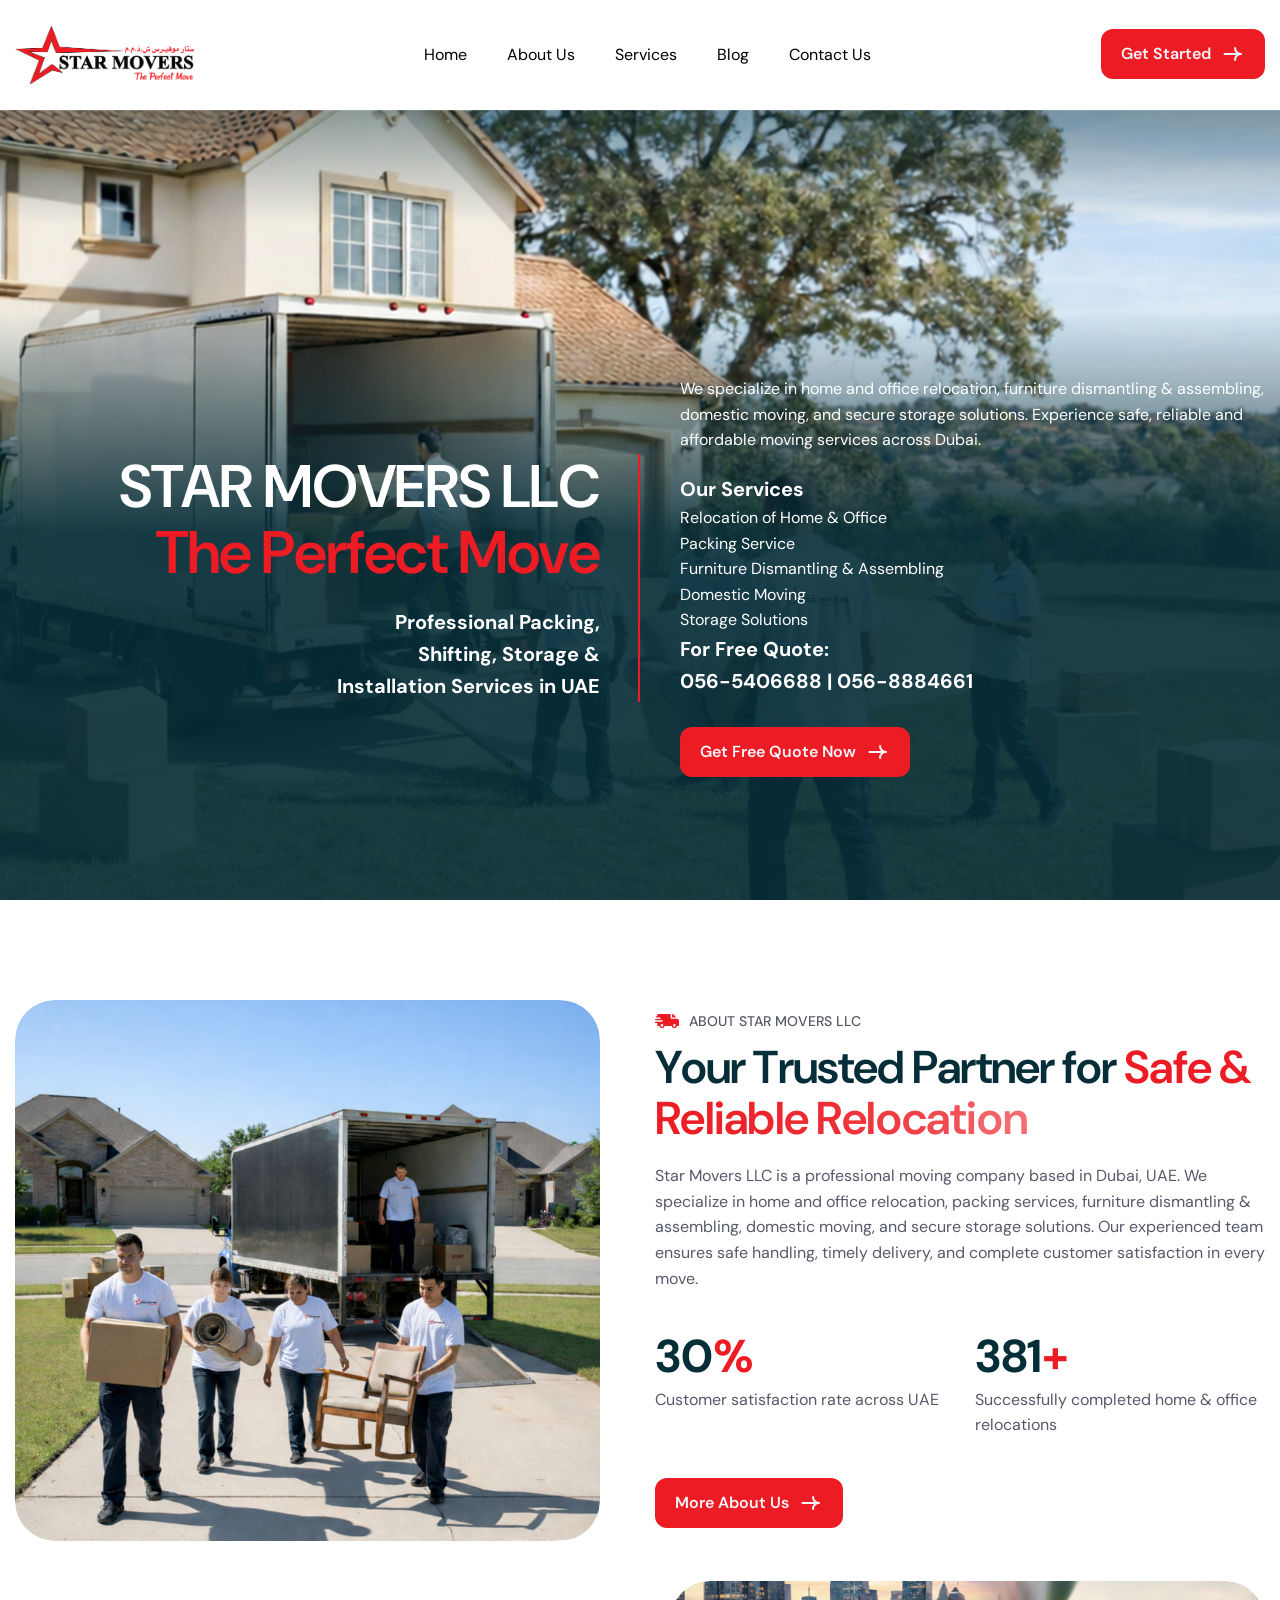
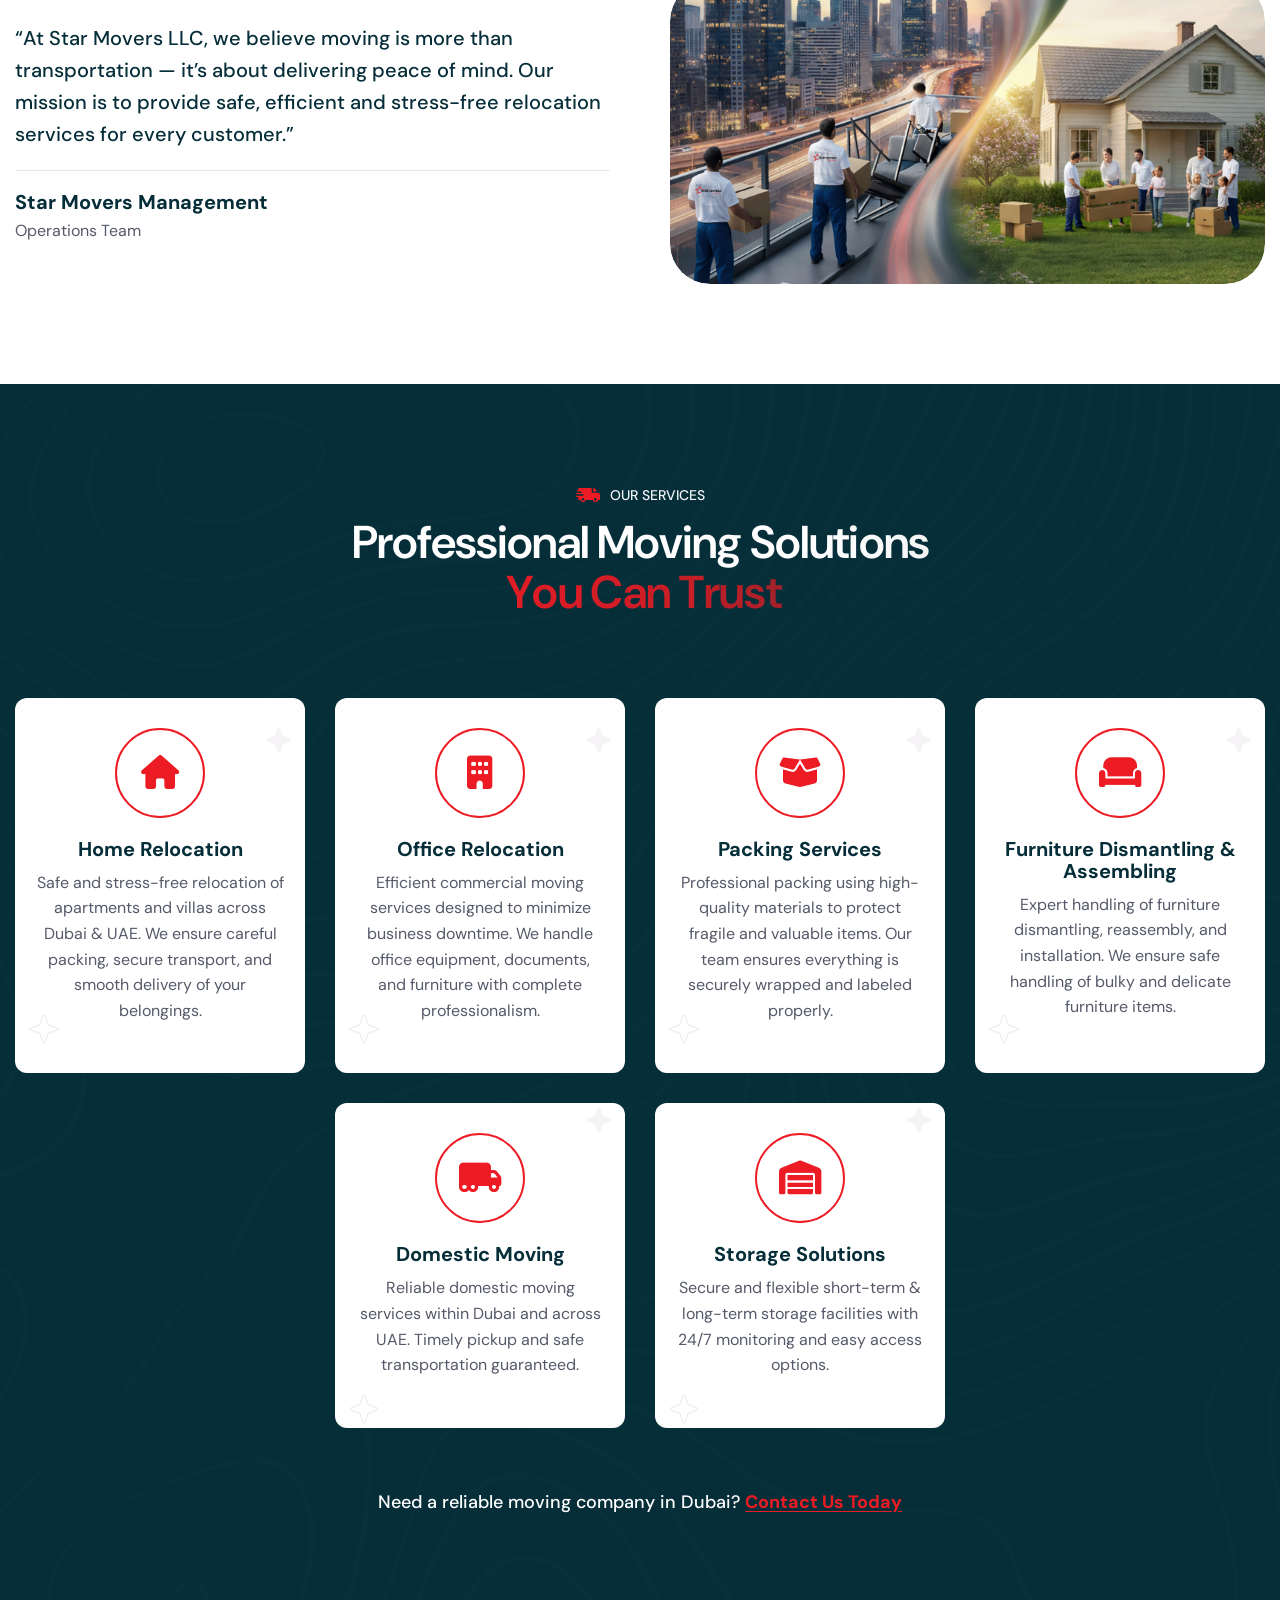
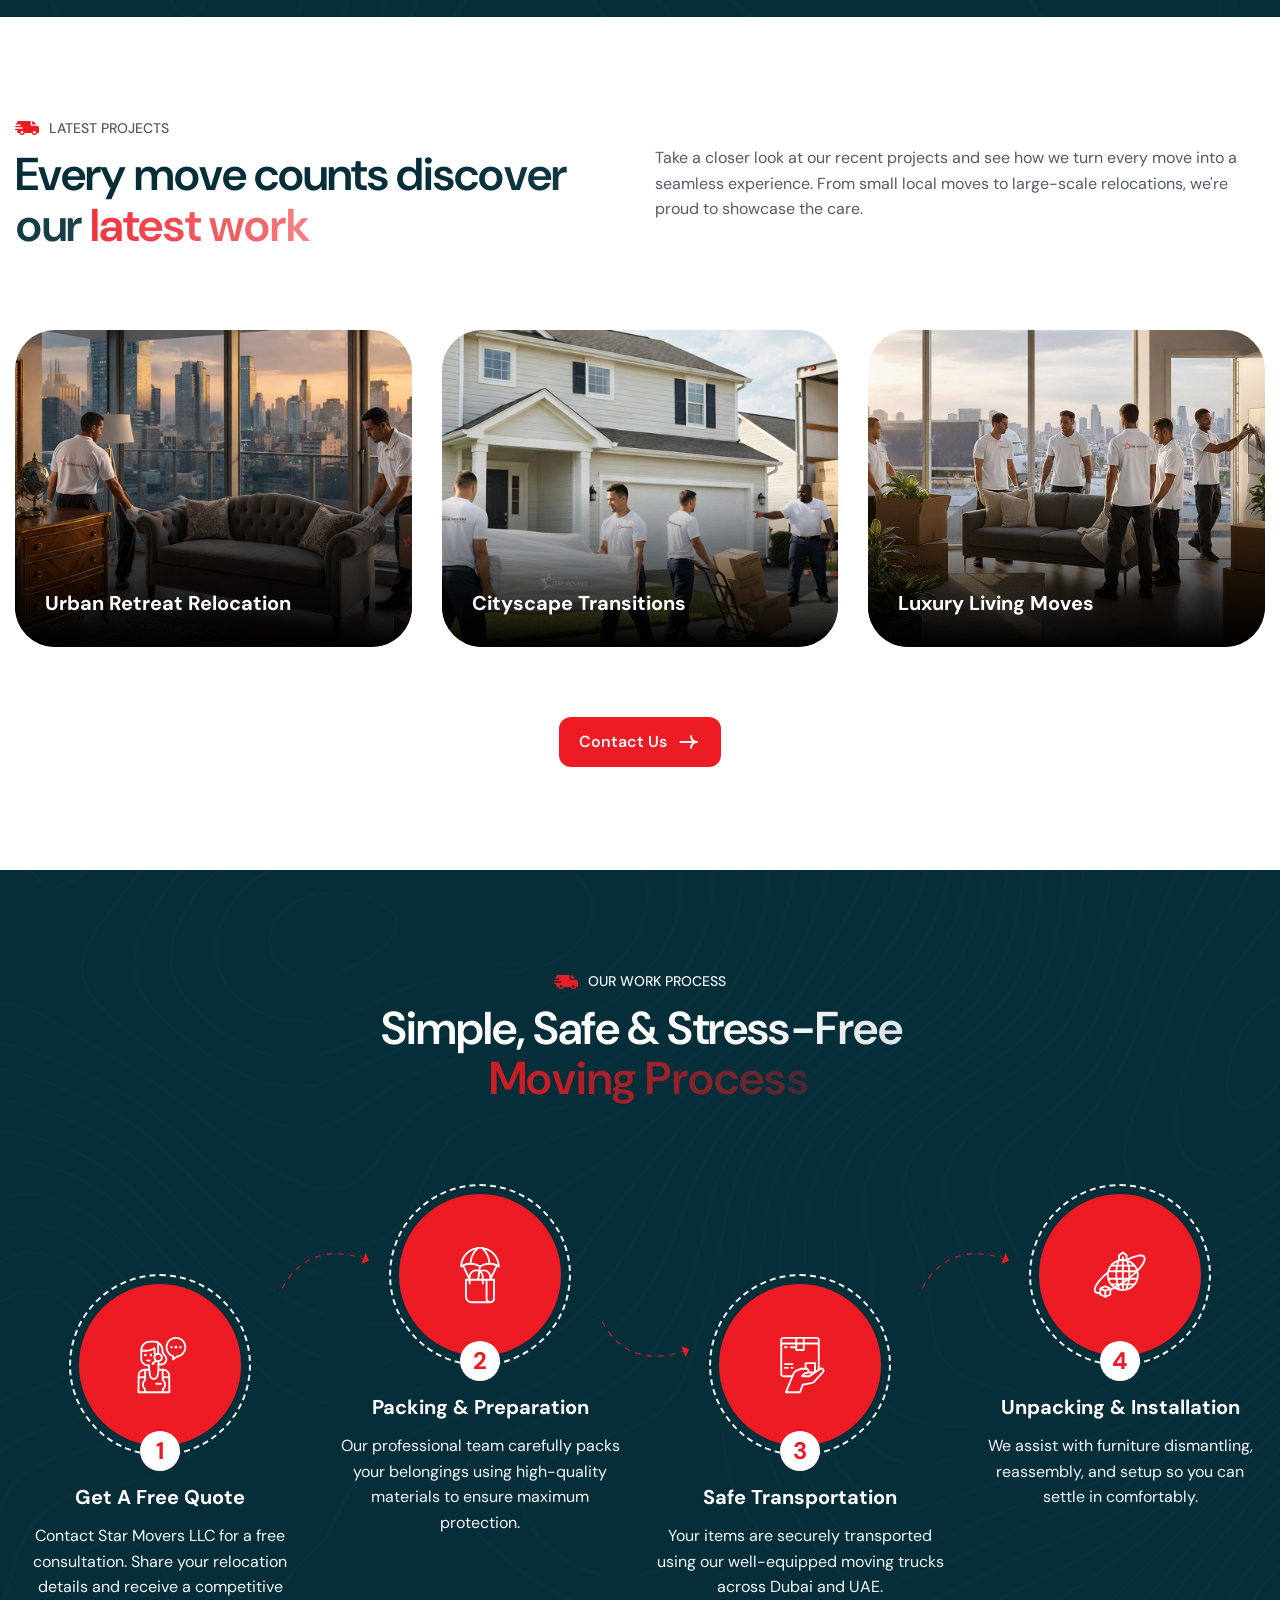
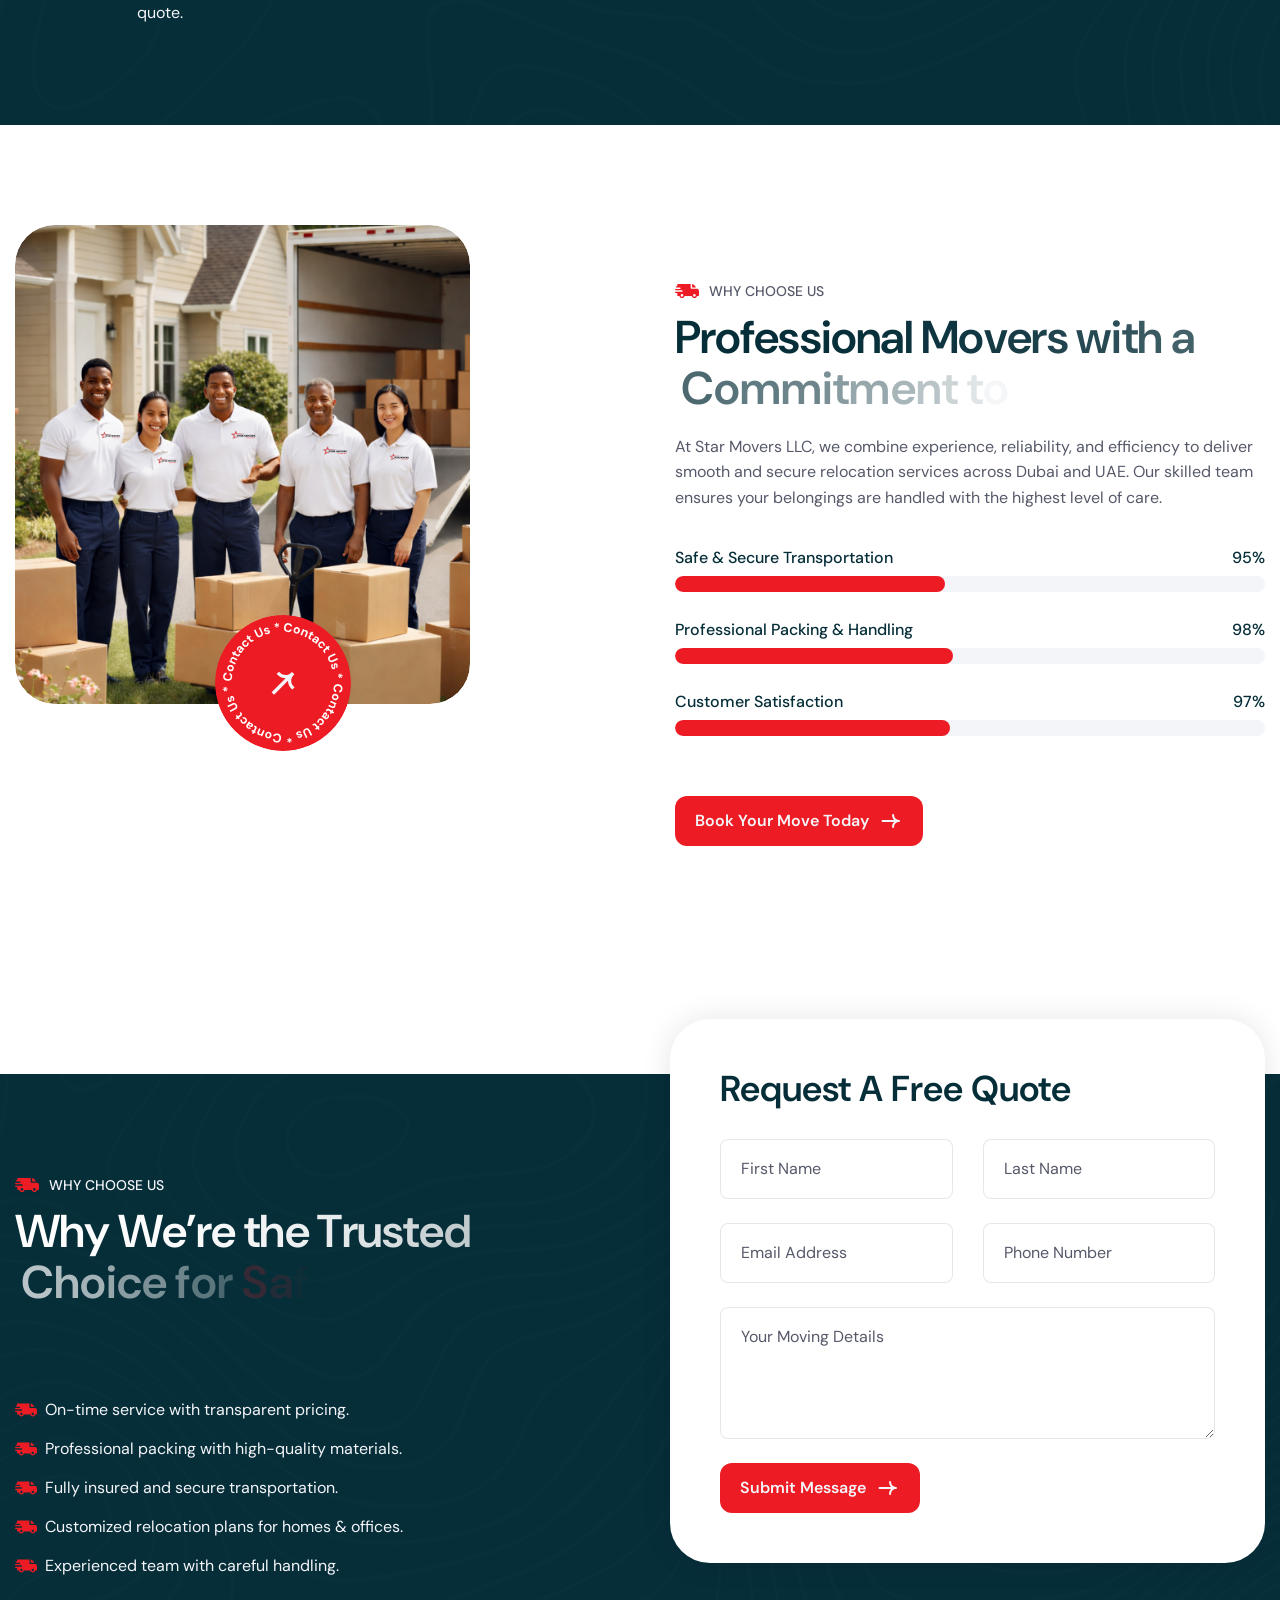
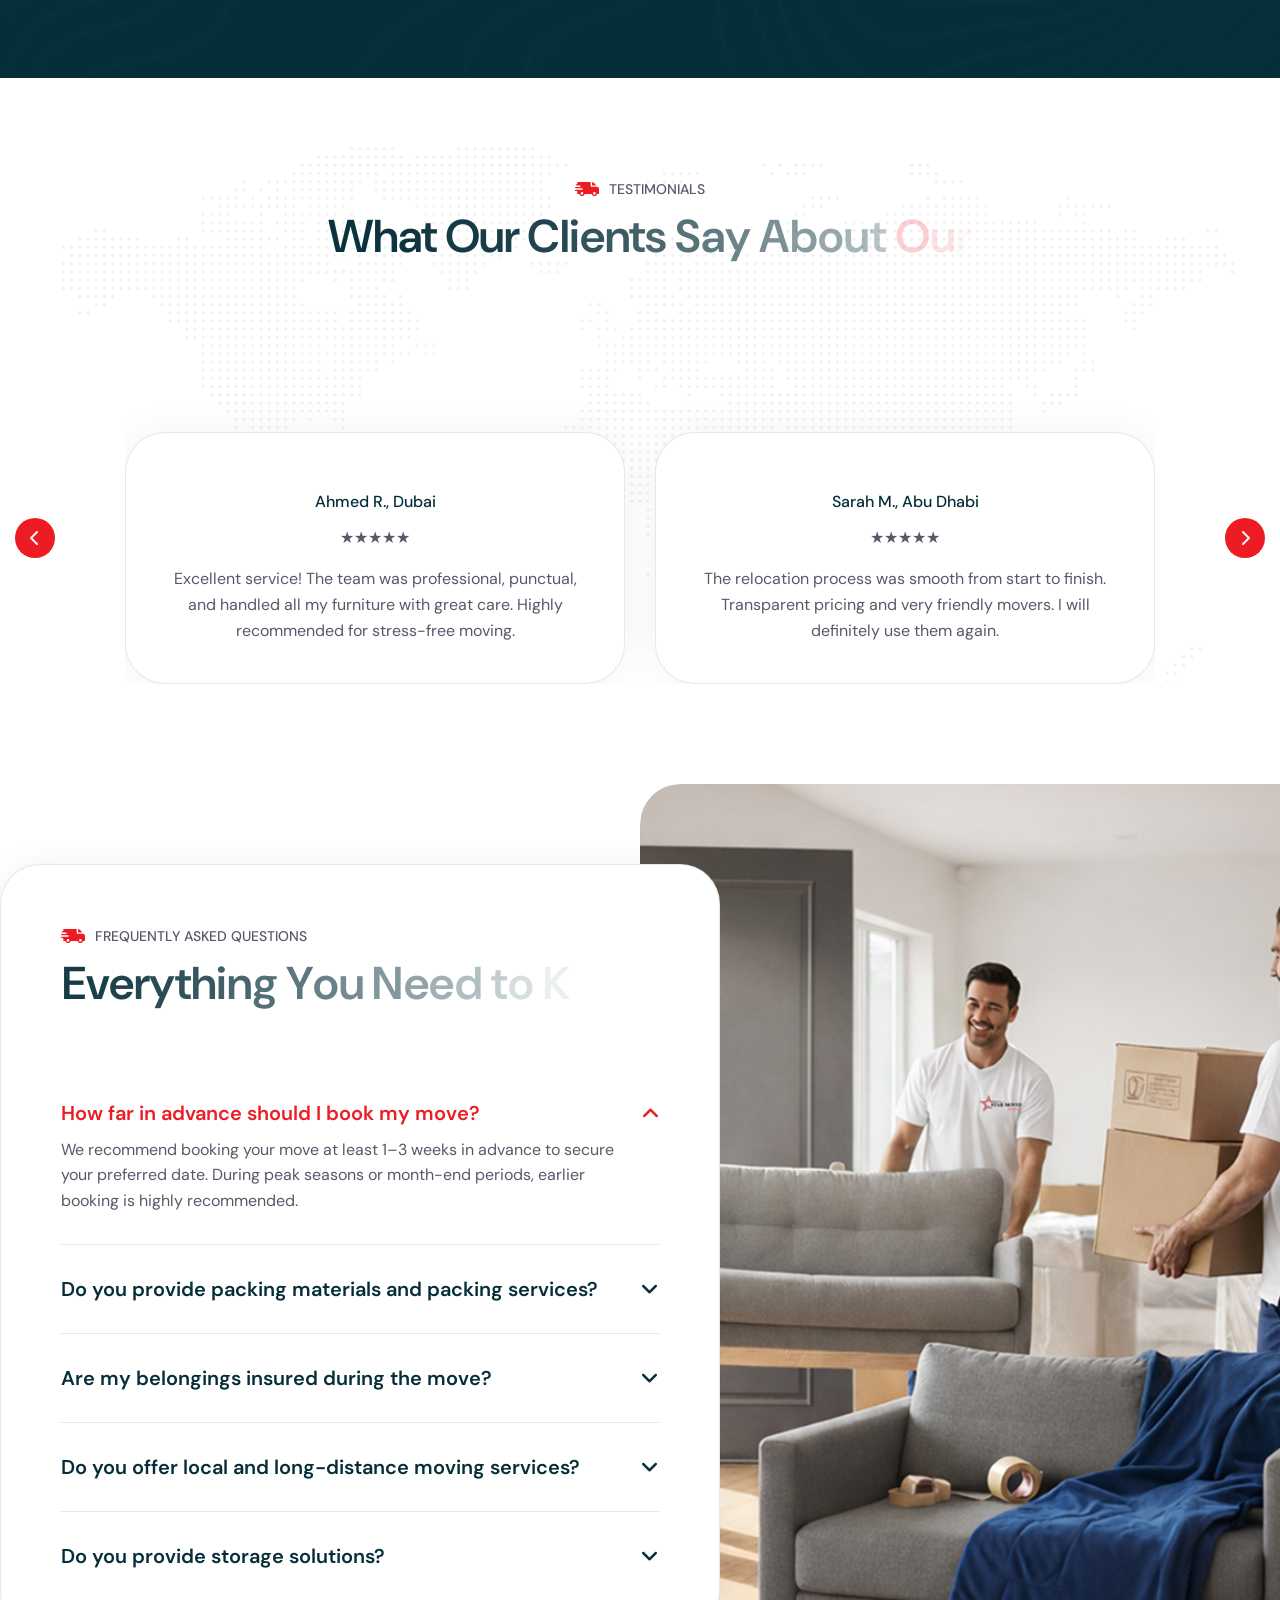
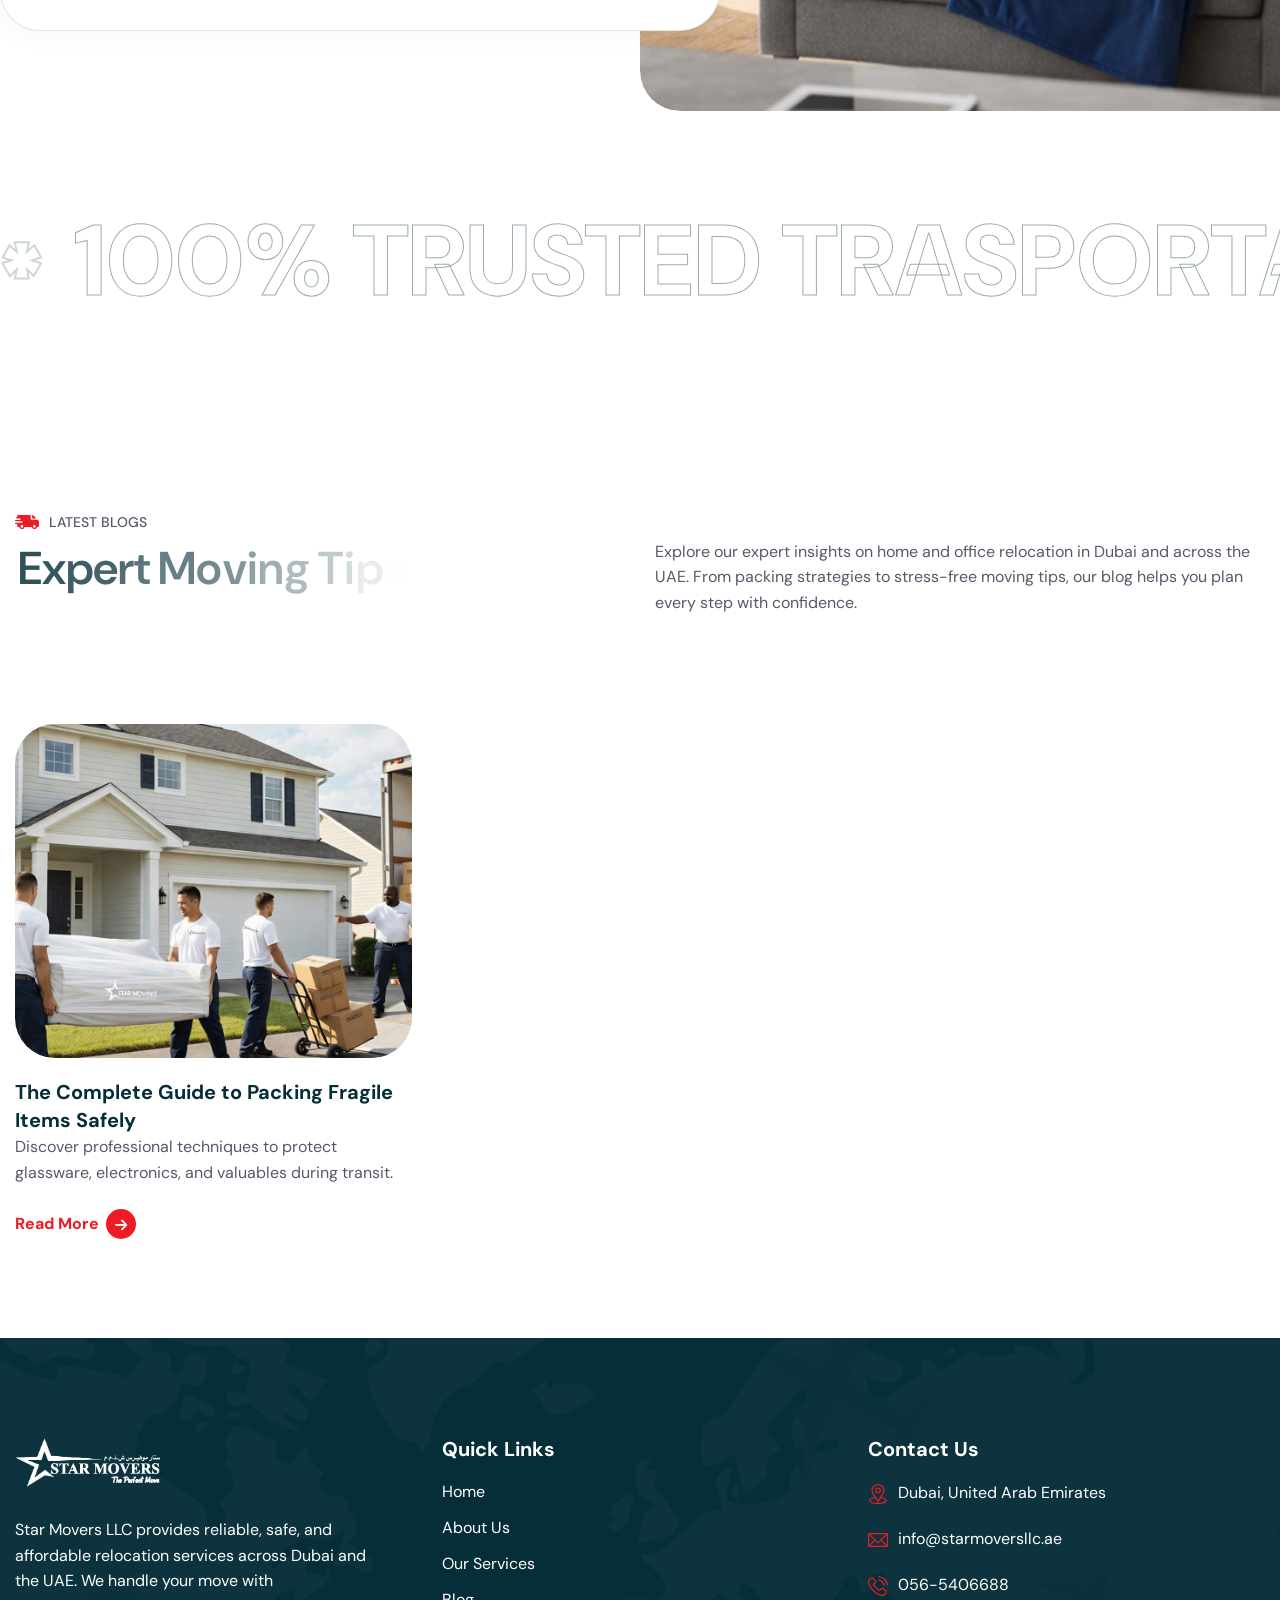
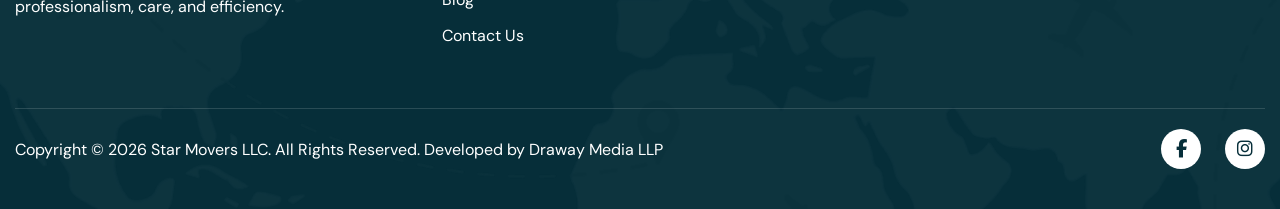
==== commit 218971fb: "second" ====
--- a/index.html
+++ b/index.html
@@ -1,254 +1,295 @@
 <!DOCTYPE html>
 <html lang="zxx">
-<head>
-	<!-- Meta -->
-	<meta charset="utf-8">
-	<meta http-equiv="X-UA-Compatible" content="IE=edge">
-	<meta name="viewport" content="width=device-width, initial-scale=1.0, maximum-scale=1">
-	<meta name="description" content="">
-	<meta name="keywords" content="">
-	<meta name="author" content="Awaiken">
-	<!-- Page Title -->
-    <title>Star Movers</title>
-	<!-- Favicon Icon -->
-	<link rel="shortcut icon" type="image/x-icon" href="images/favicon.png">
-	<!-- Google Fonts Css-->
-	<link rel="preconnect" href="https://fonts.googleapis.com">
-    <link rel="preconnect" href="https://fonts.gstatic.com" crossorigin>
-    <link href="https://fonts.googleapis.com/css2?family=DM+Sans:ital,opsz,wght@0,9..40,100..1000;1,9..40,100..1000&display=swap" rel="stylesheet">
-	<!-- Bootstrap Css -->
-	<link href="css/bootstrap.min.css" rel="stylesheet" media="screen">
-	<!-- SlickNav Css -->
-	<link href="css/slicknav.min.css" rel="stylesheet">
-	<!-- Swiper Css -->
-	<link rel="stylesheet" href="css/swiper-bundle.min.css">
-	<!-- Font Awesome Icon Css-->
-	<link href="css/all.min.css" rel="stylesheet" media="screen">
-	<!-- Animated Css -->
-	<link href="css/animate.css" rel="stylesheet">
-    <!-- Magnific Popup Core Css File -->
-	<link rel="stylesheet" href="css/magnific-popup.css">
-	<!-- Mouse Cursor Css File -->
-	<link rel="stylesheet" href="css/mousecursor.css">
-	<!-- Main Custom Css -->
-	<link href="css/custom.css" rel="stylesheet" media="screen">
-</head>
-<body>
-
-    <!-- Preloader Start -->
-	<div class="preloader">
-		<div class="loading-container">
-			<div class="loading"></div>
-			<!-- <div id="loading-icon"><img src="images/loader.svg" alt=""></div> -->
-		</div>
-	</div>
-	<!-- Preloader End -->
-
-    <!-- Header Start -->
-	<header class="main-header">
-		<div class="header-sticky">
-			<nav class="navbar navbar-expand-lg">
-				<div class="container">
-					<!-- Logo Start -->
-					<a class="navbar-brand" href="index.html">
-						<img style="height:60px" src="images/logo.png" alt="Logo">
-					</a>
-					<!-- Logo End -->
-
-					<!-- Main Menu Start -->
-					<div class="collapse navbar-collapse main-menu">
-                        <div class="nav-menu-wrapper">
-                            <ul class="navbar-nav mr-auto" id="menu">
-                                                              
-                                <li class="nav-item"><a class="nav-link" href="index.html">Home</a>
-                                <li class="nav-item"><a class="nav-link" href="about.html">About Us</a>
-                                <li class="nav-item"><a class="nav-link" href="services.html">Services</a></li>
-                                <li class="nav-item"><a class="nav-link" href="blog.html">Blog</a></li>
-                                <li class="nav-item"><a class="nav-link" href="contact.html">Contact Us</a></li>                         
-                            </ul>
-                        </div>
-                        
-                        <!-- Header Btn Start -->
-                        <div class="header-btn">
-                            <a href="contact.html" class="btn-default btn-highlighted">get started</a>
-                        </div>
-                        <!-- Header Btn End -->
-					</div>
-					<!-- Main Menu End -->
-					<div class="navbar-toggle"></div>
-				</div>
-			</nav>
-			<div class="responsive-menu"></div>
-		</div>
-	</header>
-	<!-- Header End -->
-
-    <!-- Hero Section Start -->
-<div class="hero dark-section parallaxie">
-    <div class="container">
-        <div class="row align-items-end">
-            <div class="col-lg-12">
-                
-                <div class="hero-content-box">
-
-                    <!-- Hero Content -->
-                    <div class="hero-content">
-                        <div class="section-title">
-                            <h1 class="text-anime-style-2" data-cursor="-opaque">
-                                STAR MOVERS LLC <span>The Perfect Move</span>
-                            </h1>
-                            <p class="wow fadeInUp">
-                                Professional Packing, Shifting, Storage & Installation Services in UAE
-                            </p>
-                        </div>
-                    </div>
-
-                    <!-- Hero Customer Box -->
-                    <div class="hero-customer-box">
-                        
-                        <div class="hero-customer-content wow fadeInUp">
-                            <p>
-                                We specialize in home and office relocation, furniture dismantling & assembling, 
-                                domestic moving, and secure storage solutions. Experience safe, reliable and affordable moving services across Dubai.
-                            </p>
-                        </div>
-
-                        <!-- Services Highlights -->
-                        <div class="satisfy-customer-box">
-                            <div class="satisfy-customer-content">
-                                <h3>Our Services</h3>
-                                <p>
-                                    Relocation of Home & Office<br>
-                                    Packing Service<br>
-                                    Furniture Dismantling & Assembling<br>
-                                    Domestic Moving<br>
-                                    Storage Solutions
-                                </p>
-                            </div>
-                        </div>
-
-                        <!-- Contact Numbers -->
-                        <div class="hero-customer-content wow fadeInUp">
-                            <p style="font-size:20px; font-weight:bold;">
-                                For Free Quote:<br>
-                                056-5406688 | 056-8884661
-                            </p>
-                        </div>
-
-                        <!-- Hero Button -->
-                        <div class="hero-btn wow fadeInUp" data-wow-delay="0.2s">
-                            <a href="contact.html" class="btn-default btn-highlighted">
-                                Get Free Quote Now
-                            </a>
-                        </div>
-
-                    </div>
-                </div>
-
+    <head>
+        <!-- Meta -->
+        <meta charset="utf-8">
+        <meta http-equiv="X-UA-Compatible" content="IE=edge">
+        <meta name="viewport"
+            content="width=device-width, initial-scale=1.0, maximum-scale=1">
+        <meta name="description" content>
+        <meta name="keywords" content>
+        <meta name="author" content="Awaiken">
+        <!-- Page Title -->
+        <title>Star Movers</title>
+        <!-- Favicon Icon -->
+        <link rel="shortcut icon" type="image/x-icon" href="images/favicon.png">
+        <!-- Google Fonts Css-->
+        <link rel="preconnect" href="https://fonts.googleapis.com">
+        <link rel="preconnect" href="https://fonts.gstatic.com" crossorigin>
+        <link
+            href="https://fonts.googleapis.com/css2?family=DM+Sans:ital,opsz,wght@0,9..40,100..1000;1,9..40,100..1000&display=swap"
+            rel="stylesheet">
+        <!-- Bootstrap Css -->
+        <link href="css/bootstrap.min.css" rel="stylesheet" media="screen">
+        <!-- SlickNav Css -->
+        <link href="css/slicknav.min.css" rel="stylesheet">
+        <!-- Swiper Css -->
+        <link rel="stylesheet" href="css/swiper-bundle.min.css">
+        <!-- Font Awesome Icon Css-->
+        <link href="css/all.min.css" rel="stylesheet" media="screen">
+        <!-- Animated Css -->
+        <link href="css/animate.css" rel="stylesheet">
+        <!-- Magnific Popup Core Css File -->
+        <link rel="stylesheet" href="css/magnific-popup.css">
+        <!-- Mouse Cursor Css File -->
+        <link rel="stylesheet" href="css/mousecursor.css">
+        <!-- Main Custom Css -->
+        <link href="css/custom.css" rel="stylesheet" media="screen">
+    </head>
+    <body>
+        <!-- Preloader Start -->
+        <div class="preloader">
+            <div class="loading-container">
+                <div class="loading"></div>
+                <!-- <div id="loading-icon"><img src="images/loader.svg" alt=""></div> -->
             </div>
         </div>
-    </div>
-</div>
-
-    <!-- Hero Section End -->
-
-    <!-- About Us Section Start -->
- <!-- About Us Section Start -->
-<div class="about-us">
-    <div class="container">
-        <div class="row align-items-center">
-            
-            <div class="col-lg-6 order-lg-1 order-2">
-                <!-- About Us Image Start -->
-                <div class="about-us-image">
-                    <figure class="image-anime reveal">
-                        <img src="images/about.jpg" alt="Star Movers LLC">
-                    </figure>
+        <!-- Preloader End -->
+        <!-- Header Start -->
+        <header class="main-header">
+            <div class="header-sticky">
+                <nav class="navbar navbar-expand-lg">
+                    <div class="container">
+                        <!-- Logo Start -->
+                        <a class="navbar-brand" href="index.html">
+                            <img style="height:60px" src="images/logo.png"
+                                alt="Logo">
+                        </a>
+                        <!-- Logo End -->
+                        <!-- Main Menu Start -->
+                        <div class="collapse navbar-collapse main-menu">
+                            <div class="nav-menu-wrapper">
+                                <ul class="navbar-nav mr-auto" id="menu">
+                                    <li class="nav-item">
+                                        <a class="nav-link"
+                                            href="index.html">Home</a>
+                                        <li class="nav-item">
+                                            <a class="nav-link"
+                                                href="about.html">About Us</a>
+                                            <li class="nav-item">
+                                                <a class="nav-link"
+                                                    href="services.html">Services</a>
+                                            </li>
+                                            <li class="nav-item">
+                                                <a class="nav-link"
+                                                    href="blog.html">Blog</a>
+                                            </li>
+                                            <li class="nav-item">
+                                                <a class="nav-link"
+                                                    href="contact.html">Contact
+                                                    Us</a>
+                                            </li>
+                                        </ul>
+                                    </div>
+                                    <!-- Header Btn Start -->
+                                    <div class="header-btn">
+                                        <a href="contact.html"
+                                            class="btn-default btn-highlighted">get
+                                            started</a>
+                                    </div>
+                                    <!-- Header Btn End -->
+                                </div>
+                                <!-- Main Menu End -->
+                                <div class="navbar-toggle"></div>
+                            </div>
+                        </nav>
+                        <div class="responsive-menu"></div>
+                    </div>
+                </header>
+                <!-- Header End -->
+                <!-- Hero Section Start -->
+                <div class="hero dark-section parallaxie">
+                    <div class="container">
+                        <div class="row align-items-end">
+                            <div class="col-lg-12">
+                                <div class="hero-content-box">
+                                    <!-- Hero Content -->
+                                    <div class="hero-content">
+                                        <div class="section-title">
+                                            <h1 class="text-anime-style-2"
+                                                data-cursor="-opaque">
+                                                STAR MOVERS LLC
+                                                <span>The Perfect Move</span>
+                                            </h1>
+                                            <p class="wow fadeInUp">
+                                                Professional Packing, Shifting,
+                                                Storage & Installation Services
+                                                in UAE
+                                            </p>
+                                        </div>
+                                    </div>
+                                    <!-- Hero Customer Box -->
+                                    <div class="hero-customer-box">
+                                        <div
+                                            class="hero-customer-content wow fadeInUp">
+                                            <p>
+                                                We specialize in home and office
+                                                relocation, furniture
+                                                dismantling & assembling,
+                                                domestic moving, and secure
+                                                storage solutions. Experience
+                                                safe, reliable and affordable
+                                                moving services across Dubai.
+                                            </p>
+                                        </div>
+                                        <!-- Services Highlights -->
+                                        <div class="satisfy-customer-box">
+                                            <div
+                                                class="satisfy-customer-content">
+                                                <h3>Our Services</h3>
+                                                <p>
+                                                    Relocation of Home & Office
+                                                    <br>
+                                                    Packing Service
+                                                    <br>
+                                                    Furniture Dismantling &
+                                                    Assembling
+                                                    <br>
+                                                    Domestic Moving
+                                                    <br>
+                                                    Storage Solutions
+                                                </p>
+                                            </div>
+                                        </div>
+                                        <!-- Contact Numbers -->
+                                        <div
+                                            class="hero-customer-content wow fadeInUp">
+                                            <p
+                                                style="font-size:20px; font-weight:bold;">
+                                                For Free Quote:
+                                                <br>
+                                                056-5406688 | 056-8884661
+                                            </p>
+                                        </div>
+                                        <!-- Hero Button -->
+                                        <div class="hero-btn wow fadeInUp"
+                                            data-wow-delay="0.2s">
+                                            <a href="contact.html"
+                                                class="btn-default btn-highlighted">
+                                                Get Free Quote Now
+                                            </a>
+                                        </div>
+                                    </div>
+                                </div>
+                            </div>
+                        </div>
+                    </div>
                 </div>
-                <!-- About Us Image End -->
-            </div>
-
-            <div class="col-lg-6 order-lg-2 order-1">
-                <!-- About Us Content Start -->
-                <div class="about-us-content">
-                    
-                    <div class="section-title">
-                        <h3 class="wow fadeInUp">About Star Movers LLC</h3>
-                        <h2 class="text-anime-style-2" data-cursor="-opaque">
-                            Your Trusted Partner for <span>Safe & Reliable Relocation</span>
-                        </h2>
-                        <p class="wow fadeInUp" data-wow-delay="0.2s">
-                            Star Movers LLC is a professional moving company based in Dubai, UAE. 
-                            We specialize in home and office relocation, packing services, furniture dismantling & assembling, 
-                            domestic moving, and secure storage solutions. Our experienced team ensures safe handling, 
-                            timely delivery, and complete customer satisfaction in every move.
-                        </p>
-                    </div>
-                    
-                    <!-- About Counter Box Start -->
-                    <div class="about-counter-box">
-                        
-                        <div class="about-counter-item">
-                           <h2><span class="counter">95</span>%</h2>
-                           <p>Customer satisfaction rate across UAE</p>
-                        </div>
-                        
-                        <div class="about-counter-item">
-                            <h2><span class="counter">1200</span>+</h2>
-                            <p>Successfully completed home & office relocations</p>
-                        </div>
-
-                    </div>
-                    <!-- About Counter Box End -->
-                    
-                    <div class="about-us-btn wow fadeInUp" data-wow-delay="0.4s">
-                        <a href="about.html" class="btn-default">More About Us</a>
-                    </div>
-
-                </div>
-                <!-- About Us Content End -->
-            </div>
-
-            <div class="col-lg-12 order-3">
-                <!-- About Owner Box Start -->
-                <div class="about-owner-box">
-                    
-                    <div class="about-owner-info">
-                        <div class="about-owner-content wow fadeInUp">
-                            <p>
-                                “At Star Movers LLC, we believe moving is more than transportation — 
-                                it’s about delivering peace of mind. Our mission is to provide safe, 
-                                efficient and stress-free relocation services for every customer.”
-                            </p>
-                        </div>
-                        
-                        <div class="about-owner-info-body wow fadeInUp" data-wow-delay="0.2s">
-                            <!-- <div class="about-owner-signature">
+                <!-- Hero Section End -->
+                <!-- About Us Section Start -->
+                <!-- About Us Section Start -->
+                <div class="about-us">
+                    <div class="container">
+                        <div class="row align-items-center">
+                            <div class="col-lg-6 order-lg-1 order-2">
+                                <!-- About Us Image Start -->
+                                <div class="about-us-image">
+                                    <figure class="image-anime reveal">
+                                        <img src="images/about.jpg"
+                                            alt="Star Movers LLC">
+                                    </figure>
+                                </div>
+                                <!-- About Us Image End -->
+                            </div>
+                            <div class="col-lg-6 order-lg-2 order-1">
+                                <!-- About Us Content Start -->
+                                <div class="about-us-content">
+                                    <div class="section-title">
+                                        <h3 class="wow fadeInUp">About Star
+                                            Movers LLC</h3>
+                                        <h2 class="text-anime-style-2"
+                                            data-cursor="-opaque">
+                                            Your Trusted Partner for
+                                            <span>Safe & Reliable
+                                                Relocation</span>
+                                        </h2>
+                                        <p class="wow fadeInUp"
+                                            data-wow-delay="0.2s">
+                                            Star Movers LLC is a professional
+                                            moving company based in Dubai, UAE.
+                                            We specialize in home and office
+                                            relocation, packing services,
+                                            furniture dismantling & assembling,
+                                            domestic moving, and secure storage
+                                            solutions. Our experienced team
+                                            ensures safe handling,
+                                            timely delivery, and complete
+                                            customer satisfaction in every move.
+                                        </p>
+                                    </div>
+                                    <!-- About Counter Box Start -->
+                                    <div class="about-counter-box">
+                                        <div class="about-counter-item">
+                                            <h2>
+                                                <span class="counter">95</span>%
+                                            </h2>
+                                            <p>Customer satisfaction rate across
+                                                UAE</p>
+                                        </div>
+                                        <div class="about-counter-item">
+                                            <h2>
+                                                <span
+                                                    class="counter">1200</span>+
+                                            </h2>
+                                            <p>Successfully completed home &
+                                                office relocations</p>
+                                        </div>
+                                    </div>
+                                    <!-- About Counter Box End -->
+                                    <div class="about-us-btn wow fadeInUp"
+                                        data-wow-delay="0.4s">
+                                        <a href="about.html"
+                                            class="btn-default">More About
+                                            Us</a>
+                                    </div>
+                                </div>
+                                <!-- About Us Content End -->
+                            </div>
+                            <div class="col-lg-12 order-3">
+                                <!-- About Owner Box Start -->
+                                <div class="about-owner-box">
+                                    <div class="about-owner-info">
+                                        <div
+                                            class="about-owner-content wow fadeInUp">
+                                            <p>
+                                                “At Star Movers LLC, we believe
+                                                moving is more than
+                                                transportation —
+                                                it’s about delivering peace of
+                                                mind. Our mission is to provide
+                                                safe,
+                                                efficient and stress-free
+                                                relocation services for every
+                                                customer.”
+                                            </p>
+                                        </div>
+                                        <div
+                                            class="about-owner-info-body wow fadeInUp"
+                                            data-wow-delay="0.2s">
+                                            <!-- <div class="about-owner-signature">
                                 <img src="images/signature.png" alt="Signature">
                             </div> -->
-                            <div class="about-owner-info-content">
-                                <h3>Star Movers Management</h3>
-                                <p>Operations Team</p>
-                            </div>
-                        </div>
-                    </div>
-
-                    <div class="about-owner-image">
-                        <figure class="image-anime reveal">
-                            <img src="images/about1.jpeg" alt="Star Movers Team">
-                        </figure>
-                    </div>
-
+                                            <div
+                                                class="about-owner-info-content">
+                                                <h3>Star Movers Management</h3>
+                                                <p>Operations Team</p>
+                                            </div>
+                                        </div>
+                                    </div>
+                                    <div class="about-owner-image">
+                                        <figure class="image-anime reveal">
+                                            <img src="images/about1.jpeg"
+                                                alt="Star Movers Team">
+                                        </figure>
+                                    </div>
+                                </div>
+                                <!-- About Owner Box End -->
+                            </div>
+                        </div>
+                    </div>
                 </div>
-                <!-- About Owner Box End -->
-            </div>
-
-        </div>
-    </div>
-</div>
-
-<!-- About Us Section End -->
-<style>
+                <!-- About Us Section End -->
+                <style>
     /* Service Card */
 .service-item {
     padding: 30px 20px;
@@ -287,715 +328,907 @@
 .service-item:hover .icon-box {
     background-color: rgba(237, 28, 36, 0.1);
 }
-</style>
-    <!-- About Us Section End -->
-<link rel="stylesheet" href="https://cdnjs.cloudflare.com/ajax/libs/font-awesome/6.5.0/css/all.min.css">
-    <!-- Our Services Section Start -->
-<div class="our-services dark-section">
-    <div class="container">
-        <div class="row section-row align-items-center">
-            <div class="col-lg-12">
-                <div class="section-title section-title-center">
-                    <h3 class="wow fadeInUp">Our Services</h3>
-                    <h2 class="text-anime-style-2" data-cursor="-opaque">
-                        Professional Moving Solutions <span>You Can Trust</span>
-                    </h2>
+                </style>
+                <!-- About Us Section End -->
+                <link rel="stylesheet"
+                    href="https://cdnjs.cloudflare.com/ajax/libs/font-awesome/6.5.0/css/all.min.css">
+                <!-- Our Services Section Start -->
+                <div class="our-services dark-section">
+                    <div class="container">
+                        <div class="row section-row align-items-center">
+                            <div class="col-lg-12">
+                                <div class="section-title section-title-center">
+                                    <h3 class="wow fadeInUp">Our Services</h3>
+                                    <h2 class="text-anime-style-2"
+                                        data-cursor="-opaque">
+                                        Professional Moving Solutions
+                                        <span>You Can Trust</span>
+                                    </h2>
+                                </div>
+                            </div>
+                        </div>
+                        <div style="justify-content:center" class="row">
+                            <!-- Service 1 -->
+                            <div class="col-lg-3 col-md-6">
+                                <div
+                                    class="service-item wow fadeInUp text-center">
+                                    <div class="icon-box">
+                                        <i class="fas fa-home fa-3x"></i>
+                                    </div>
+                                    <div class="service-content">
+                                        <h3>Home Relocation</h3>
+                                        <p>
+                                            Safe and stress-free relocation of
+                                            apartments and villas across Dubai &
+                                            UAE.
+                                            We ensure careful packing, secure
+                                            transport, and smooth delivery of
+                                            your belongings.
+                                        </p>
+                                    </div>
+                                </div>
+                            </div>
+                            <!-- Service 2 -->
+                            <div class="col-lg-3 col-md-6">
+                                <div
+                                    class="service-item wow fadeInUp text-center"
+                                    data-wow-delay="0.2s">
+                                    <div class="icon-box">
+                                        <i class="fas fa-building fa-3x"></i>
+                                    </div>
+                                    <div class="service-content">
+                                        <h3>Office Relocation</h3>
+                                        <p>
+                                            Efficient commercial moving services
+                                            designed to minimize business
+                                            downtime.
+                                            We handle office equipment,
+                                            documents, and furniture with
+                                            complete professionalism.
+                                        </p>
+                                    </div>
+                                </div>
+                            </div>
+                            <!-- Service 3 -->
+                            <div class="col-lg-3 col-md-6">
+                                <div
+                                    class="service-item wow fadeInUp text-center"
+                                    data-wow-delay="0.4s">
+                                    <div class="icon-box">
+                                        <i class="fas fa-box-open fa-3x"></i>
+                                    </div>
+                                    <div class="service-content">
+                                        <h3>Packing Services</h3>
+                                        <p>
+                                            Professional packing using
+                                            high-quality materials to protect
+                                            fragile and valuable items.
+                                            Our team ensures everything is
+                                            securely wrapped and labeled
+                                            properly.
+                                        </p>
+                                    </div>
+                                </div>
+                            </div>
+                            <!-- Service 4 -->
+                            <div class="col-lg-3 col-md-6">
+                                <div
+                                    class="service-item wow fadeInUp text-center"
+                                    data-wow-delay="0.6s">
+                                    <div class="icon-box">
+                                        <i class="fas fa-couch fa-3x"></i>
+                                    </div>
+                                    <div class="service-content">
+                                        <h3>Furniture Dismantling &
+                                            Assembling</h3>
+                                        <p>
+                                            Expert handling of furniture
+                                            dismantling, reassembly, and
+                                            installation.
+                                            We ensure safe handling of bulky and
+                                            delicate furniture items.
+                                        </p>
+                                    </div>
+                                </div>
+                            </div>
+                            <!-- Service 5 -->
+                            <div class="col-lg-3 col-md-6">
+                                <div
+                                    class="service-item wow fadeInUp text-center">
+                                    <div class="icon-box">
+                                        <i
+                                            class="fas fa-truck-moving fa-3x"></i>
+                                    </div>
+                                    <div class="service-content">
+                                        <h3>Domestic Moving</h3>
+                                        <p>
+                                            Reliable domestic moving services
+                                            within Dubai and across UAE.
+                                            Timely pickup and safe
+                                            transportation guaranteed.
+                                        </p>
+                                    </div>
+                                </div>
+                            </div>
+                            <!-- Service 6 -->
+                            <div class="col-lg-3 col-md-6">
+                                <div
+                                    class="service-item wow fadeInUp text-center">
+                                    <div class="icon-box">
+                                        <i class="fas fa-warehouse fa-3x"></i>
+                                    </div>
+                                    <div class="service-content">
+                                        <h3>Storage Solutions</h3>
+                                        <p>
+                                            Secure and flexible short-term &
+                                            long-term storage facilities
+                                            with 24/7 monitoring and easy access
+                                            options.
+                                        </p>
+                                    </div>
+                                </div>
+                            </div>
+                            <div class="col-lg-12">
+                                <div
+                                    class="section-footer-text text-center wow fadeInUp"
+                                    data-wow-delay="0.8s">
+                                    <p>Need a reliable moving company in Dubai?
+                                        <a href="contact.html">Contact us
+                                            today</a>
+                                    </p>
+                                </div>
+                            </div>
+                        </div>
+                    </div>
                 </div>
-            </div>
-        </div>
+                <!-- Our Services Section End -->
+                <!-- Our Projects Section Start -->
+                <div class="our-projects">
+                    <div class="container">
+                        <div class="row section-row align-items-center">
+                            <div class="col-lg-6">
+                                <!-- Section Title Start -->
+                                <div class="section-title">
+                                    <h3 class="wow fadeInUp">latest
+                                        projects</h3>
+                                    <h2 class="text-anime-style-2"
+                                        data-cursor="-opaque">Every move counts
+                                        discover our
+                                        <span>latest work</span>
+                                    </h2>
+                                </div>
+                                <!-- Section Title End -->
+                            </div>
+                            <div class="col-lg-6">
+                                <!-- Section Title Content Start -->
+                                <div class="section-title-content wow fadeInUp"
+                                    data-wow-delay="0.2s">
+                                    <p>Take a closer look at our recent projects
+                                        and see how we turn every move into a
+                                        seamless experience. From small local
+                                        moves to large-scale relocations, we're
+                                        proud to showcase the care.</p>
+                                </div>
+                                <!-- Section Title Content End -->
+                            </div>
+                        </div>
+                        <div class="row">
+                            <div class="col-lg-4 col-md-6">
+                                <!-- Project Item Start -->
+                                <div class="project-item wow fadeInUp">
+                                    <div class="project-image">
+                                        <figure class="image-anime">
+                                            <img src="images/project-1.jpg" alt>
+                                        </figure>
+                                        <div class="project-btn">
+                                            <a href="#">
+                                                <img
+                                                    src="images/arrow-white.svg"
+                                                    alt>
+                                            </a>
+                                        </div>
+                                    </div>
+                                    <div class="project-content">
+                                        <h3>
+                                            <a href="#">Urban Retreat
+                                                Relocation</a>
+                                        </h3>
+                                    </div>
+                                </div>
+                                <!-- Project Item End -->
+                            </div>
+                            <div class="col-lg-4 col-md-6">
+                                <!-- Project Item Start -->
+                                <div class="project-item wow fadeInUp"
+                                    data-wow-delay="0.2s">
+                                    <div class="project-image">
+                                        <figure class="image-anime">
+                                            <img src="images/project-2.jpg" alt>
+                                        </figure>
+                                        <div class="project-btn">
+                                            <a href="#">
+                                                <img
+                                                    src="images/arrow-white.svg"
+                                                    alt>
+                                            </a>
+                                        </div>
+                                    </div>
+                                    <div class="project-content">
+                                        <h3>
+                                            <a href="#">Cityscape
+                                                Transitions</a>
+                                        </h3>
+                                    </div>
+                                </div>
+                                <!-- Project Item End -->
+                            </div>
+                            <div class="col-lg-4 col-md-6">
+                                <!-- Project Item Start -->
+                                <div class="project-item wow fadeInUp"
+                                    data-wow-delay="0.4s">
+                                    <div class="project-image">
+                                        <figure class="image-anime">
+                                            <img src="images/project-3.jpg" alt>
+                                        </figure>
+                                        <div class="project-btn">
+                                            <a href="#">
+                                                <img
+                                                    src="images/arrow-white.svg"
+                                                    alt>
+                                            </a>
+                                        </div>
+                                    </div>
+                                    <div class="project-content">
+                                        <h3>
+                                            <a href="#">Luxury Living Moves</a>
+                                        </h3>
+                                    </div>
+                                </div>
+                                <!-- Project Item End -->
+                            </div>
+                            <div class="col-lg-12">
+                                <!-- Section Footer Button Start -->
+                                <div class="section-footer-btn wow fadeInUp"
+                                    data-wow-delay="1.2s">
+                                    <a href="contact.html"
+                                        class="btn-default">Contact Us</a>
+                                </div>
+                                <!-- Section Footer Button End -->
+                            </div>
+                        </div>
+                    </div>
+                </div>
+                <!-- Our Projects Section End -->
+                <!-- Our Work Process Section Start -->
+                <div class="our-work-process dark-section">
+                    <div class="container">
+                        <div class="row section-row">
+                            <div class="col-lg-12">
+                                <div class="section-title section-title-center">
+                                    <h3 class="wow fadeInUp">Our Work
+                                        Process</h3>
+                                    <h2 class="text-anime-style-2"
+                                        data-cursor="-opaque">
+                                        Simple, Safe & Stress-Free
+                                        <span>Moving Process</span>
+                                    </h2>
+                                </div>
+                            </div>
+                        </div>
+                        <div class="row">
+                            <div class="wrok-process-list">
+                                <!-- Step 1 -->
+                                <div class="work-process-item wow fadeInUp">
+                                    <div class="icon-box">
+                                        <img
+                                            src="images/icon-work-process-1.svg"
+                                            alt>
+                                        <div class="work-process-number">
+                                            <h3>1</h3>
+                                        </div>
+                                    </div>
+                                    <div class="work-process-content">
+                                        <h3>Get a Free Quote</h3>
+                                        <p>Contact Star Movers LLC for a free
+                                            consultation. Share your relocation
+                                            details and receive a competitive
+                                            quote.</p>
+                                    </div>
+                                </div>
+                                <!-- Step 2 -->
+                                <div class="work-process-item wow fadeInUp"
+                                    data-wow-delay="0.2s">
+                                    <div class="icon-box">
+                                        <img
+                                            src="images/icon-work-process-2.svg"
+                                            alt>
+                                        <div class="work-process-number">
+                                            <h3>2</h3>
+                                        </div>
+                                    </div>
+                                    <div class="work-process-content">
+                                        <h3>Packing & Preparation</h3>
+                                        <p>Our professional team carefully packs
+                                            your belongings using high-quality
+                                            materials to ensure maximum
+                                            protection.</p>
+                                    </div>
+                                </div>
+                                <!-- Step 3 -->
+                                <div class="work-process-item wow fadeInUp"
+                                    data-wow-delay="0.4s">
+                                    <div class="icon-box">
+                                        <img
+                                            src="images/icon-work-process-3.svg"
+                                            alt>
+                                        <div class="work-process-number">
+                                            <h3>3</h3>
+                                        </div>
+                                    </div>
+                                    <div class="work-process-content">
+                                        <h3>Safe Transportation</h3>
+                                        <p>Your items are securely transported
+                                            using our well-equipped moving
+                                            trucks across Dubai and UAE.</p>
+                                    </div>
+                                </div>
+                                <!-- Step 4 -->
+                                <div class="work-process-item wow fadeInUp"
+                                    data-wow-delay="0.6s">
+                                    <div class="icon-box">
+                                        <img
+                                            src="images/icon-work-process-4.svg"
+                                            alt>
+                                        <div class="work-process-number">
+                                            <h3>4</h3>
+                                        </div>
+                                    </div>
+                                    <div class="work-process-content">
+                                        <h3>Unpacking & Installation</h3>
+                                        <p>We assist with furniture dismantling,
+                                            reassembly, and setup so you can
+                                            settle in comfortably.</p>
+                                    </div>
+                                </div>
+                            </div>
+                        </div>
+                    </div>
+                </div>
+                <!-- Our Work Process Section End -->
+                <!-- Our Skill Section Start -->
+                <div class="our-skill">
+                    <div class="container">
+                        <div class="row align-items-center">
+                            <div class="col-lg-6">
+                                <!-- Our Skill Images Start -->
+                                <div class="our-skill-images">
+                                    <div class="our-skill-image-1">
+                                        <figure class="image-anime reveal">
+                                            <img src="images/star-movers-1.jpg"
+                                                alt="Star Movers Team">
+                                        </figure>
+                                    </div>
+                                    <div class="our-skill-image-2">
+                                        <!-- <figure class="image-anime reveal">
+                            <img src="images/star-movers-2.jpg" alt="Packing Service">
+                        </figure> --></div>
+                                    <div class="contact-us-circle">
+                                        <a href="contact.html">
+                                            <img
+                                                src="images/contact-us-circle.svg"
+                                                alt="Contact Star Movers">
+                                        </a>
+                                    </div>
+                                </div>
+                                <!-- Our Skill Images End -->
+                            </div>
+                            <div class="col-lg-6">
+                                <!-- Our Skill Content Start -->
+                                <div class="our-skill-content">
+                                    <div class="section-title">
+                                        <h3 class="wow fadeInUp">Why Choose
+                                            Us</h3>
+                                        <h2 class="text-anime-style-2"
+                                            data-cursor="-opaque">
+                                            Professional Movers with a
+                                            Commitment to
+                                            <span>Excellence</span>
+                                        </h2>
+                                        <p class="wow fadeInUp"
+                                            data-wow-delay="0.2s">
+                                            At Star Movers LLC, we combine
+                                            experience, reliability, and
+                                            efficiency to deliver
+                                            smooth and secure relocation
+                                            services across Dubai and UAE.
+                                            Our skilled team ensures your
+                                            belongings are handled with the
+                                            highest level of care.
+                                        </p>
+                                    </div>
+                                    <!-- Our Skill Body Start -->
+                                    <div class="our-skill-body">
+                                        <!-- Skill 1 -->
+                                        <div class="skills-progress-bar">
+                                            <div class="skillbar"
+                                                data-percent="95%">
+                                                <div class="skill-data">
+                                                    <div
+                                                        class="skill-title">Safe
+                                                        & Secure
+                                                        Transportation</div>
+                                                    <div
+                                                        class="skill-no">95%</div>
+                                                </div>
+                                                <div class="skill-progress">
+                                                    <div
+                                                        class="count-bar"></div>
+                                                </div>
+                                            </div>
+                                        </div>
+                                        <!-- Skill 2 -->
+                                        <div class="skills-progress-bar">
+                                            <div class="skillbar"
+                                                data-percent="98%">
+                                                <div class="skill-data">
+                                                    <div
+                                                        class="skill-title">Professional
+                                                        Packing & Handling</div>
+                                                    <div
+                                                        class="skill-no">98%</div>
+                                                </div>
+                                                <div class="skill-progress">
+                                                    <div
+                                                        class="count-bar"></div>
+                                                </div>
+                                            </div>
+                                        </div>
+                                        <!-- Skill 3 -->
+                                        <div class="skills-progress-bar">
+                                            <div class="skillbar"
+                                                data-percent="97%">
+                                                <div class="skill-data">
+                                                    <div
+                                                        class="skill-title">Customer
+                                                        Satisfaction</div>
+                                                    <div
+                                                        class="skill-no">97%</div>
+                                                </div>
+                                                <div class="skill-progress">
+                                                    <div
+                                                        class="count-bar"></div>
+                                                </div>
+                                            </div>
+                                        </div>
+                                    </div>
+                                    <!-- Our Skill Body End -->
+                                    <div class="our-skill-btn wow fadeInUp"
+                                        data-wow-delay="0.4s">
+                                        <a href="contact.html"
+                                            class="btn-default btn-highlighted">
+                                            Book Your Move Today
+                                        </a>
+                                    </div>
+                                </div>
+                                <!-- Our Skill Content End -->
+                            </div>
+                        </div>
+                    </div>
+                </div>
+                <!-- Our Skill Section End -->
+                <!-- ================= WHY CHOOSE US SECTION START ================= -->
+                <div class="why-choose-us dark-section">
+                    <div class="container">
+                        <div class="row">
+                            <div class="col-lg-12">
+                                <div class="why-choose-box">
+                                    <!-- Why Choose Content -->
+                                    <div class="why-choose-content">
+                                        <div class="section-title">
+                                            <h3 class="wow fadeInUp">why choose
+                                                us</h3>
+                                            <h2 class="text-anime-style-2">Why
+                                                We’re the Trusted Choice for
+                                                <span>Safe & Reliable
+                                                    Moving</span>
+                                            </h2>
+                                        </div>
+                                        <div
+                                            class="why-choose-body wow fadeInUp"
+                                            data-wow-delay="0.2s">
+                                            <ul>
+                                                <li>On-time service with
+                                                    transparent pricing.</li>
+                                                <li>Professional packing with
+                                                    high-quality materials.</li>
+                                                <li>Fully insured and secure
+                                                    transportation.</li>
+                                                <li>Customized relocation plans
+                                                    for homes & offices.</li>
+                                                <li>Experienced team with
+                                                    careful handling.</li>
+                                            </ul>
+                                        </div>
+                                    </div>
+                                    <!-- Request Quote Form -->
+                                    <div
+                                        class="request-quote-form-box wow fadeInUp"
+                                        data-wow-delay="0.4s">
+                                        <h3>Request a Free Quote</h3>
+                                        <div class="request-quote-form">
+                                            <form id="whatsappForm">
+                                                <div class="row">
 
-        <div style="justify-content:center" class="row">
+                                                    <div
+                                                        class="form-group col-md-6 mb-4">
+                                                        <input type="text"
+                                                            name="fname"
+                                                            class="form-control"
+                                                            placeholder="First Name"
+                                                            required>
+                                                    </div>
 
-            <!-- Service 1 -->
-            <div class="col-lg-3 col-md-6">
-                <div class="service-item wow fadeInUp text-center">
-                    <div class="icon-box">
-                        <i class="fas fa-home fa-3x"></i>
-                    </div>                                    
-                    <div class="service-content">
-                        <h3>Home Relocation</h3>
-                        <p>
-                            Safe and stress-free relocation of apartments and villas across Dubai & UAE. 
-                            We ensure careful packing, secure transport, and smooth delivery of your belongings.
-                        </p>                            
-                    </div>
-                </div>
-            </div>
+                                                    <div
+                                                        class="form-group col-md-6 mb-4">
+                                                        <input type="text"
+                                                            name="lname"
+                                                            class="form-control"
+                                                            placeholder="Last Name"
+                                                            required>
+                                                    </div>
 
-            <!-- Service 2 -->
-            <div class="col-lg-3 col-md-6">
-                <div class="service-item wow fadeInUp text-center" data-wow-delay="0.2s">
-                    <div class="icon-box">
-                        <i class="fas fa-building fa-3x"></i>
-                    </div>                                    
-                    <div class="service-content">
-                        <h3>Office Relocation</h3>
-                        <p>
-                            Efficient commercial moving services designed to minimize business downtime. 
-                            We handle office equipment, documents, and furniture with complete professionalism.
-                        </p>                            
-                    </div>
-                </div>
-            </div>
+                                                    <div
+                                                        class="form-group col-md-6 mb-4">
+                                                        <input type="email"
+                                                            name="email"
+                                                            class="form-control"
+                                                            placeholder="Email Address"
+                                                            required>
+                                                    </div>
 
-            <!-- Service 3 -->
-            <div class="col-lg-3 col-md-6">
-                <div class="service-item wow fadeInUp text-center" data-wow-delay="0.4s">
-                    <div class="icon-box">
-                        <i class="fas fa-box-open fa-3x"></i>
-                    </div>                                    
-                    <div class="service-content">
-                        <h3>Packing Services</h3>
-                        <p>
-                            Professional packing using high-quality materials to protect fragile and valuable items. 
-                            Our team ensures everything is securely wrapped and labeled properly.
-                        </p>                            
-                    </div>
-                </div>
-            </div>
+                                                    <div
+                                                        class="form-group col-md-6 mb-4">
+                                                        <input type="text"
+                                                            name="phone"
+                                                            class="form-control"
+                                                            placeholder="Phone Number"
+                                                            required>
+                                                    </div>
 
-            <!-- Service 4 -->
-            <div class="col-lg-3 col-md-6">
-                <div class="service-item wow fadeInUp text-center" data-wow-delay="0.6s">
-                    <div class="icon-box">
-                        <i class="fas fa-couch fa-3x"></i>
-                    </div>                                    
-                    <div class="service-content">
-                        <h3>Furniture Dismantling & Assembling</h3>
-                        <p>
-                            Expert handling of furniture dismantling, reassembly, and installation. 
-                            We ensure safe handling of bulky and delicate furniture items.
-                        </p>                            
-                    </div>
-                </div>
-            </div>
+                                                    <div
+                                                        class="form-group col-md-12 mb-4">
+                                                        <textarea name="message"
+                                                            class="form-control"
+                                                            rows="4"
+                                                            placeholder="Your Moving Details"
+                                                            required></textarea>
+                                                    </div>
 
-            <!-- Service 5 -->
-            <div class="col-lg-3 col-md-6">
-                <div class="service-item wow fadeInUp text-center">
-                    <div class="icon-box">
-                        <i class="fas fa-truck-moving fa-3x"></i>
-                    </div>                                    
-                    <div class="service-content">
-                        <h3>Domestic Moving</h3>
-                        <p>
-                            Reliable domestic moving services within Dubai and across UAE. 
-                            Timely pickup and safe transportation guaranteed.
-                        </p>                            
-                    </div>
-                </div>
-            </div>
+                                                    <div class="col-lg-12">
+                                                        <button type="submit"
+                                                            class="btn-default">
+                                                            Submit Message
+                                                        </button>
+                                                    </div>
 
-            <!-- Service 6 -->
-            <div class="col-lg-3 col-md-6">
-                <div class="service-item wow fadeInUp text-center">
-                    <div class="icon-box">
-                        <i class="fas fa-warehouse fa-3x"></i>
-                    </div>                                    
-                    <div class="service-content">
-                        <h3>Storage Solutions</h3>
-                        <p>
-                            Secure and flexible short-term & long-term storage facilities 
-                            with 24/7 monitoring and easy access options.
-                        </p>                            
-                    </div>
-                </div>
-            </div>
-
-            <div class="col-lg-12">
-                <div class="section-footer-text text-center wow fadeInUp" data-wow-delay="0.8s">
-                    <p>Need a reliable moving company in Dubai? <a href="contact.html">Contact us today</a></p>
-                </div>
-            </div>
-
-        </div>
-    </div>
-</div>
-    <!-- Our Services Section End -->
-
-    <!-- Our Projects Section Start -->
-    <div class="our-projects">
-        <div class="container">
-            <div class="row section-row align-items-center">
-                <div class="col-lg-6">
-                    <!-- Section Title Start -->
-                    <div class="section-title">
-                        <h3 class="wow fadeInUp">latest projects</h3>
-                        <h2 class="text-anime-style-2" data-cursor="-opaque">Every move counts discover our <span>latest work</span></h2>
-                    </div>
-                    <!-- Section Title End -->
-                </div>
-
-                <div class="col-lg-6">
-                    <!-- Section Title Content Start -->
-                    <div class="section-title-content wow fadeInUp" data-wow-delay="0.2s">
-                        <p>Take a closer look at our recent projects and see how we turn every move into a seamless experience. From small local moves to large-scale relocations, we're proud to showcase the care.</p>
-                    </div>
-                    <!-- Section Title Content End -->
-                </div>
-            </div>
-
-            <div class="row">
-                <div class="col-lg-4 col-md-6">
-                    <!-- Project Item Start -->
-                    <div class="project-item wow fadeInUp">
-                        <div class="project-image">
-                            <figure class="image-anime">
-                                <img src="images/project-1.jpg" alt="">
-                            </figure>
-
-                            <div class="project-btn">
-                                <a href="#"><img src="images/arrow-white.svg" alt=""></a>
-                            </div>
-                        </div>
-                        <div class="project-content">
-                            <h3><a href="#">Urban Retreat Relocation</a></h3>
-                        </div>
-                    </div>
-                    <!-- Project Item End -->
-                </div>
-
-                <div class="col-lg-4 col-md-6">
-                    <!-- Project Item Start -->
-                    <div class="project-item wow fadeInUp" data-wow-delay="0.2s">
-                        <div class="project-image">
-                            <figure class="image-anime">
-                                <img src="images/project-2.jpg" alt="">
-                            </figure>
-
-                            <div class="project-btn">
-                                <a href="#"><img src="images/arrow-white.svg" alt=""></a>
-                            </div>
-                        </div>
-                        <div class="project-content">
-                            <h3><a href="#">Cityscape Transitions</a></h3>
-                        </div>
-                    </div>
-                    <!-- Project Item End -->
-                </div>
-
-                <div class="col-lg-4 col-md-6">
-                    <!-- Project Item Start -->
-                    <div class="project-item wow fadeInUp" data-wow-delay="0.4s">
-                        <div class="project-image">
-                            <figure class="image-anime">
-                                <img src="images/project-3.jpg" alt="">
-                            </figure>
-
-                            <div class="project-btn">
-                                <a href="#"><img src="images/arrow-white.svg" alt=""></a>
-                            </div>
-                        </div>
-                        <div class="project-content">
-                            <h3><a href="#">Luxury Living Moves</a></h3>
-                        </div>
-                    </div>
-                    <!-- Project Item End -->
-                </div>
-
-      
-
-                <div class="col-lg-12">
-                    <!-- Section Footer Button Start -->
-                    <div class="section-footer-btn wow fadeInUp" data-wow-delay="1.2s">
-                        <a href="contact.html" class="btn-default">Contact Us</a>
-                    </div>
-                    <!-- Section Footer Button End -->
-                </div>
-            </div>
-        </div>
-    </div>
-    <!-- Our Projects Section End -->
-
-<!-- Our Work Process Section Start -->
-<div class="our-work-process dark-section">
-    <div class="container">
-        <div class="row section-row">
-            <div class="col-lg-12">
-                <div class="section-title section-title-center">
-                    <h3 class="wow fadeInUp">Our Work Process</h3>
-                    <h2 class="text-anime-style-2" data-cursor="-opaque">
-                        Simple, Safe & Stress-Free <span>Moving Process</span>
-                    </h2>
-                </div>
-            </div>
-        </div>
-
-        <div class="row">
-            <div class="wrok-process-list">
-
-                <!-- Step 1 -->
-                <div class="work-process-item wow fadeInUp">
-                    <div class="icon-box">
-                        <img src="images/icon-work-process-1.svg" alt="">
-                        <div class="work-process-number">
-                            <h3>1</h3>
-                        </div>
-                    </div>
-                    <div class="work-process-content">
-                        <h3>Get a Free Quote</h3>
-                        <p>Contact Star Movers LLC for a free consultation. Share your relocation details and receive a competitive quote.</p>
-                    </div>
-                </div>
-
-                <!-- Step 2 -->
-                <div class="work-process-item wow fadeInUp" data-wow-delay="0.2s">
-                    <div class="icon-box">
-                        <img src="images/icon-work-process-2.svg" alt="">
-                        <div class="work-process-number">
-                            <h3>2</h3>
-                        </div>
-                    </div>
-                    <div class="work-process-content">
-                        <h3>Packing & Preparation</h3>
-                        <p>Our professional team carefully packs your belongings using high-quality materials to ensure maximum protection.</p>
-                    </div>
-                </div>
-
-                <!-- Step 3 -->
-                <div class="work-process-item wow fadeInUp" data-wow-delay="0.4s">
-                    <div class="icon-box">
-                        <img src="images/icon-work-process-3.svg" alt="">
-                        <div class="work-process-number">
-                            <h3>3</h3>
-                        </div>
-                    </div>
-                    <div class="work-process-content">
-                        <h3>Safe Transportation</h3>
-                        <p>Your items are securely transported using our well-equipped moving trucks across Dubai and UAE.</p>
-                    </div>
-                </div>
-
-                <!-- Step 4 -->
-                <div class="work-process-item wow fadeInUp" data-wow-delay="0.6s">
-                    <div class="icon-box">
-                        <img src="images/icon-work-process-4.svg" alt="">
-                        <div class="work-process-number">
-                            <h3>4</h3>
-                        </div>
-                    </div>
-                    <div class="work-process-content">
-                        <h3>Unpacking & Installation</h3>
-                        <p>We assist with furniture dismantling, reassembly, and setup so you can settle in comfortably.</p>
-                    </div>
-                </div>
-
-            </div>
-        </div>
-    </div>
-</div>
-<!-- Our Work Process Section End -->
-
-
-<!-- Our Skill Section Start -->
-<div class="our-skill">
-    <div class="container">
-        <div class="row align-items-center">
-            
-            <div class="col-lg-6">
-                <!-- Our Skill Images Start -->
-                <div class="our-skill-images">
-                    <div class="our-skill-image-1">
-                        <figure class="image-anime reveal">
-                            <img src="images/star-movers-1.jpg" alt="Star Movers Team">
-                        </figure>
-                    </div>
-
-                    <div class="our-skill-image-2">
-                        <!-- <figure class="image-anime reveal">
-                            <img src="images/star-movers-2.jpg" alt="Packing Service">
-                        </figure> -->
-                    </div>
-
-                    <div class="contact-us-circle">
-                        <a href="contact.html">
-                            <img src="images/contact-us-circle.svg" alt="Contact Star Movers">
-                        </a>
-                    </div>
-                </div>
-                <!-- Our Skill Images End -->
-            </div>
-
-            <div class="col-lg-6">
-                <!-- Our Skill Content Start -->
-                <div class="our-skill-content">
-                    
-                    <div class="section-title">
-                        <h3 class="wow fadeInUp">Why Choose Us</h3>
-                        <h2 class="text-anime-style-2" data-cursor="-opaque">
-                            Professional Movers with a Commitment to <span>Excellence</span>
-                        </h2>
-                        <p class="wow fadeInUp" data-wow-delay="0.2s">
-                            At Star Movers LLC, we combine experience, reliability, and efficiency to deliver 
-                            smooth and secure relocation services across Dubai and UAE. 
-                            Our skilled team ensures your belongings are handled with the highest level of care.
-                        </p>
-                    </div>
-
-                    <!-- Our Skill Body Start -->
-                    <div class="our-skill-body">
-
-                        <!-- Skill 1 -->
-                        <div class="skills-progress-bar">
-                            <div class="skillbar" data-percent="95%">
-                                <div class="skill-data">
-                                    <div class="skill-title">Safe & Secure Transportation</div>
-                                    <div class="skill-no">95%</div>
-                                </div>
-                                <div class="skill-progress">
-                                    <div class="count-bar"></div>
-                                </div>
-                            </div>
-                        </div>
-
-                        <!-- Skill 2 -->
-                        <div class="skills-progress-bar">
-                            <div class="skillbar" data-percent="98%">
-                                <div class="skill-data">
-                                    <div class="skill-title">Professional Packing & Handling</div>
-                                    <div class="skill-no">98%</div>
-                                </div>
-                                <div class="skill-progress">
-                                    <div class="count-bar"></div>
-                                </div>
-                            </div>
-                        </div>
-
-                        <!-- Skill 3 -->
-                        <div class="skills-progress-bar">
-                            <div class="skillbar" data-percent="97%">
-                                <div class="skill-data">
-                                    <div class="skill-title">Customer Satisfaction</div>
-                                    <div class="skill-no">97%</div>
-                                </div>
-                                <div class="skill-progress">
-                                    <div class="count-bar"></div>
-                                </div>
-                            </div>
-                        </div>
-
-                    </div>
-                    <!-- Our Skill Body End -->
-
-                    <div class="our-skill-btn wow fadeInUp" data-wow-delay="0.4s">
-                        <a href="contact.html" class="btn-default btn-highlighted">
-                            Book Your Move Today
-                        </a>
-                    </div>
-
-                </div>
-                <!-- Our Skill Content End -->
-            </div>
-
-        </div>
-    </div>
-</div>
-<!-- Our Skill Section End -->
-
-<!-- ================= WHY CHOOSE US SECTION START ================= -->
-<div class="why-choose-us dark-section">
-    <div class="container">
-        <div class="row">   
-            <div class="col-lg-12">
-                <div class="why-choose-box">
-
-                    <!-- Why Choose Content -->
-                    <div class="why-choose-content">
-                        <div class="section-title">
-                            <h3 class="wow fadeInUp">why choose us</h3>
-                            <h2 class="text-anime-style-2">Why We’re the Trusted Choice for <span>Safe & Reliable Moving</span></h2>
-                        </div>
-
-                        <div class="why-choose-body wow fadeInUp" data-wow-delay="0.2s">
-                            <ul>
-                                <li>On-time service with transparent pricing.</li>
-                                <li>Professional packing with high-quality materials.</li>
-                                <li>Fully insured and secure transportation.</li>
-                                <li>Customized relocation plans for homes & offices.</li>
-                                <li>Experienced team with careful handling.</li>
-                            </ul>
-                        </div>
-                    </div>
-
-                   <!-- Request Quote Form -->
-<div class="request-quote-form-box wow fadeInUp" data-wow-delay="0.4s">
-    <h3>Request a Free Quote</h3>
-
-    <div class="request-quote-form">
-        <form id="whatsappForm">
-            <div class="row">
-
-                <div class="form-group col-md-6 mb-4">
-                    <input type="text" name="name" class="form-control" placeholder="Full Name" required>
-                </div>
-            
-                <div class="form-group col-md-6 mb-4">
-                    <input type="email" name="email" class="form-control" placeholder="Email Address" required>
-                </div>
-            
-                <div class="form-group col-md-6 mb-4">
-                    <input type="text" name="phone" class="form-control" placeholder="Phone Number" required>
-                </div>
-        
-                <div class="form-group col-md-6 mb-4">
-                    <input type="date" name="date" class="form-control" required>
-                </div>
-
-                <div class="form-group col-md-12 mb-4">
-                    <input type="text" name="moving_route" class="form-control" 
-                           placeholder="Moving From → Moving To (e.g., Kochi to Dubai)" required>
-                </div>
-
-                <div class="form-group col-md-12">
-                    <button type="submit" class="btn-default">Whats App</button>
-                </div>
-
-            </div>
-        </form>
-    </div>
-</div>
-
-<!-- WhatsApp Script -->
+                                                </div>
+                                            </form>
+                                        </div>
+                                    </div>
 <script>
 document.getElementById("whatsappForm").addEventListener("submit", function(e){
     e.preventDefault();
 
-    var name = document.querySelector("input[name='name']").value;
+    var fname = document.querySelector("input[name='fname']").value;
+    var lname = document.querySelector("input[name='lname']").value;
     var email = document.querySelector("input[name='email']").value;
     var phone = document.querySelector("input[name='phone']").value;
-    var date = document.querySelector("input[name='date']").value;
-    var moving_route = document.querySelector("input[name='moving_route']").value;
+    var message = document.querySelector("textarea[name='message']").value;
 
-    var message = 
-        "🚛 *New Moving Quote Request* %0A%0A" +
-        "👤 *Full Name:* " + name + "%0A" +
-        "📧 *Email:* " + email + "%0A" +
-        "📞 *Phone:* " + phone + "%0A" +
-        "📅 *Moving Date:* " + date + "%0A" +
-        "📍 *Route:* " + moving_route;
+    var whatsappMessage = "New Moving Inquiry:%0A%0A"
+        + "First Name: " + fname + "%0A"
+        + "Last Name: " + lname + "%0A"
+        + "Email: " + email + "%0A"
+        + "Phone: " + phone + "%0A"
+        + "Details: " + message;
 
-    var whatsappURL = "https://wa.me/919876543210?text=" + message; // 🔴 Replace with your number
+    var whatsappURL = "https://wa.me/971544335572?text=" + whatsappMessage;
 
     window.open(whatsappURL, "_blank");
 });
 </script>
-                        </div>
-                    </div>
-
+                                </div>
+                            </div>
+                        </div>
+                    </div>
                 </div>
-            </div>  
-        </div>
-    </div>
-</div>
-<!-- ================= WHY CHOOSE US SECTION END ================= -->
-
-
-
-<!-- ================= TESTIMONIALS SECTION START ================= -->
-<div class="our-testimonials">
-    <div class="container">
-
-        <div class="row section-row">
-            <div class="col-lg-12">
-                <div class="section-title section-title-center">
-                    <h3 class="wow fadeInUp">testimonials</h3>
-                    <h2 class="text-anime-style-2">What Our Clients Say About <span>Our Moving Services</span></h2>
-                </div>
-            </div>   
-        </div>
-
-        <div class="row">
-            <div class="col-lg-12">
-
-                <div class="testimonial-slider">
-                    <div class="swiper">
-                        <div class="swiper-wrapper">
-
-                            <!-- Testimonial 1 -->
-                            <div class="swiper-slide">
-                                <div class="testimonial-item">
-                                    <div class="author-content">
-                                        <div class="author-title">
-                                            <h3>Ahmed R., Dubai</h3>
-                                        </div>
-                                        <div class="author-rating">
-                                            ★★★★★
-                                        </div>
-                                    </div>
-                                    <div class="testimonial-content">
-                                        <p>Excellent service! The team was professional, punctual, and handled all my furniture with great care. Highly recommended for stress-free moving.</p>
-                                    </div>
-                                </div>
-                            </div>
-
-                            <!-- Testimonial 2 -->
-                            <div class="swiper-slide">
-                                <div class="testimonial-item">
-                                    <div class="author-content">
-                                        <div class="author-title">
-                                            <h3>Sarah M., Abu Dhabi</h3>
-                                        </div>
-                                        <div class="author-rating">
-                                            ★★★★★
-                                        </div>
-                                    </div>
-                                    <div class="testimonial-content">
-                                        <p>The relocation process was smooth from start to finish. Transparent pricing and very friendly movers. I will definitely use them again.</p>
-                                    </div>
-                                </div>
-                            </div>
-
-                            <!-- Testimonial 3 -->
-                            <div class="swiper-slide">
-                                <div class="testimonial-item">
-                                    <div class="author-content">
-                                        <div class="author-title">
-                                            <h3>David L., Sharjah</h3>
-                                        </div>
-                                        <div class="author-rating">
-                                            ★★★★★
-                                        </div>
-                                    </div>
-                                    <div class="testimonial-content">
-                                        <p>Very organized and efficient team. They packed everything securely and delivered on time without any damage. Truly reliable movers.</p>
-                                    </div>
-                                </div>
-                            </div>
-
-                        </div>
-
-                        <div class="testimonial-btn">
-                            <div class="testimonial-btn-prev"></div>
-                            <div class="testimonial-btn-next"></div>
-                        </div>
-
-                    </div>
-                </div>
-
             </div>
         </div>
-
-    </div>
-</div>
-<!-- ================= TESTIMONIALS SECTION END ================= -->
-
-
-<!-- ================= OUR FAQ SECTION START ================= -->
-<div class="our-faqs">
-    <div class="container-fluid">
-        <div class="row no-gutters">
-
-            <!-- FAQ Content -->
-            <div class="col-lg-6">
-                <div class="faq-content-box">
-                    <div class="our-faqs-content">
-
-                        <div class="section-title">
-                            <h3 class="wow fadeInUp">frequently asked questions</h3>
-                            <h2 class="text-anime-style-2">Everything You Need to Know About <span>Our Moving Services</span></h2>
-                        </div>
-
-                        <div class="faq-accordion" id="faqaccordion">
-
-                            <!-- FAQ 1 -->
-                            <div class="accordion-item wow fadeInUp">
-                                <h2 class="accordion-header" id="heading1">
-                                    <button class="accordion-button" type="button" data-bs-toggle="collapse"
-                                        data-bs-target="#collapse1" aria-expanded="true" aria-controls="collapse1">
-                                        How far in advance should I book my move?
-                                    </button>
-                                </h2>
-                                <div id="collapse1" class="accordion-collapse collapse show"
-                                    aria-labelledby="heading1" data-bs-parent="#faqaccordion">
-                                    <div class="accordion-body">
-                                        <p>We recommend booking your move at least 1–3 weeks in advance to secure your preferred date. During peak seasons or month-end periods, earlier booking is highly recommended.</p>
-                                    </div>
-                                </div>
-                            </div>
-
-                            <!-- FAQ 2 -->
-                            <div class="accordion-item wow fadeInUp" data-wow-delay="0.2s">
-                                <h2 class="accordion-header" id="heading2">
-                                    <button class="accordion-button collapsed" type="button"
-                                        data-bs-toggle="collapse" data-bs-target="#collapse2"
-                                        aria-expanded="false" aria-controls="collapse2">
-                                        Do you provide packing materials and packing services?
-                                    </button>
-                                </h2>
-                                <div id="collapse2" class="accordion-collapse collapse"
-                                    aria-labelledby="heading2" data-bs-parent="#faqaccordion">
-                                    <div class="accordion-body">
-                                        <p>Yes, we provide high-quality packing materials including boxes, bubble wrap, stretch film, and protective covers. Our professional team can also handle complete packing and unpacking services.</p>
-                                    </div>
-                                </div>
-                            </div>
-
-                            <!-- FAQ 3 -->
-                            <div class="accordion-item wow fadeInUp" data-wow-delay="0.4s">
-                                <h2 class="accordion-header" id="heading3">
-                                    <button class="accordion-button collapsed" type="button"
-                                        data-bs-toggle="collapse" data-bs-target="#collapse3"
-                                        aria-expanded="false" aria-controls="collapse3">
-                                        Are my belongings insured during the move?
-                                    </button>
-                                </h2>
-                                <div id="collapse3" class="accordion-collapse collapse"
-                                    aria-labelledby="heading3" data-bs-parent="#faqaccordion">
-                                    <div class="accordion-body">
-                                        <p>Yes, we take maximum care of your items and offer insured moving options for additional peace of mind. Your belongings are handled safely from pickup to delivery.</p>
-                                    </div>
-                                </div>
-                            </div>
-
-                            <!-- FAQ 4 -->
-                            <div class="accordion-item wow fadeInUp" data-wow-delay="0.6s">
-                                <h2 class="accordion-header" id="heading4">
-                                    <button class="accordion-button collapsed" type="button"
-                                        data-bs-toggle="collapse" data-bs-target="#collapse4"
-                                        aria-expanded="false" aria-controls="collapse4">
-                                        Do you offer local and long-distance moving services?
-                                    </button>
-                                </h2>
-                                <div id="collapse4" class="accordion-collapse collapse"
-                                    aria-labelledby="heading4" data-bs-parent="#faqaccordion">
-                                    <div class="accordion-body">
-                                        <p>Yes, we provide local, long-distance, and international moving services. Whether you’re relocating your home or office, we ensure a smooth and hassle-free experience.</p>
-                                    </div>
-                                </div>
-                            </div>
-
-                            <!-- FAQ 5 -->
-                            <div class="accordion-item wow fadeInUp" data-wow-delay="0.8s">
-                                <h2 class="accordion-header" id="heading5">
-                                    <button class="accordion-button collapsed" type="button"
-                                        data-bs-toggle="collapse" data-bs-target="#collapse5"
-                                        aria-expanded="false" aria-controls="collapse5">
-                                        Do you provide storage solutions?
-                                    </button>
-                                </h2>
-                                <div id="collapse5" class="accordion-collapse collapse"
-                                    aria-labelledby="heading5" data-bs-parent="#faqaccordion">
-                                    <div class="accordion-body">
-                                        <p>Yes, we offer secure short-term and long-term storage solutions in clean and monitored facilities for customers who need temporary storage during relocation.</p>
-                                    </div>
-                                </div>
-                            </div>
-
+        <!-- ================= WHY CHOOSE US SECTION END ================= -->
+        <!-- ================= TESTIMONIALS SECTION START ================= -->
+        <div class="our-testimonials">
+            <div class="container">
+                <div class="row section-row">
+                    <div class="col-lg-12">
+                        <div class="section-title section-title-center">
+                            <h3 class="wow fadeInUp">testimonials</h3>
+                            <h2 class="text-anime-style-2">What Our Clients Say
+                                About
+                                <span>Our Moving Services</span>
+                            </h2>
+                        </div>
+                    </div>
+                </div>
+                <div class="row">
+                    <div class="col-lg-12">
+                        <div class="testimonial-slider">
+                            <div class="swiper">
+                                <div class="swiper-wrapper">
+                                    <!-- Testimonial 1 -->
+                                    <div class="swiper-slide">
+                                        <div class="testimonial-item">
+                                            <div class="author-content">
+                                                <div class="author-title">
+                                                    <h3>Ahmed R., Dubai</h3>
+                                                </div>
+                                                <div class="author-rating">
+                                                    ★★★★★
+                                                </div>
+                                            </div>
+                                            <div class="testimonial-content">
+                                                <p>Excellent service! The team
+                                                    was professional, punctual,
+                                                    and handled all my furniture
+                                                    with great care. Highly
+                                                    recommended for stress-free
+                                                    moving.</p>
+                                            </div>
+                                        </div>
+                                    </div>
+                                    <!-- Testimonial 2 -->
+                                    <div class="swiper-slide">
+                                        <div class="testimonial-item">
+                                            <div class="author-content">
+                                                <div class="author-title">
+                                                    <h3>Sarah M., Abu Dhabi</h3>
+                                                </div>
+                                                <div class="author-rating">
+                                                    ★★★★★
+                                                </div>
+                                            </div>
+                                            <div class="testimonial-content">
+                                                <p>The relocation process was
+                                                    smooth from start to finish.
+                                                    Transparent pricing and very
+                                                    friendly movers. I will
+                                                    definitely use them
+                                                    again.</p>
+                                            </div>
+                                        </div>
+                                    </div>
+                                    <!-- Testimonial 3 -->
+                                    <div class="swiper-slide">
+                                        <div class="testimonial-item">
+                                            <div class="author-content">
+                                                <div class="author-title">
+                                                    <h3>David L., Sharjah</h3>
+                                                </div>
+                                                <div class="author-rating">
+                                                    ★★★★★
+                                                </div>
+                                            </div>
+                                            <div class="testimonial-content">
+                                                <p>Very organized and efficient
+                                                    team. They packed everything
+                                                    securely and delivered on
+                                                    time without any damage.
+                                                    Truly reliable movers.</p>
+                                            </div>
+                                        </div>
+                                    </div>
+                                </div>
+                                <div class="testimonial-btn">
+                                    <div class="testimonial-btn-prev"></div>
+                                    <div class="testimonial-btn-next"></div>
+                                </div>
+                            </div>
                         </div>
                     </div>
                 </div>
             </div>
-
-            <!-- FAQ Image Section -->
-            <div class="col-lg-6">
-                <div class="faqs-image">
-                    <div class="faq-image">
-                        <figure class="image-anime">
-                            <img src="images/faq-image.jpg" alt="Professional Moving Services">
-                        </figure>
-                    </div>
-
-                    <!-- <div class="intro-video-button">
+        </div>
+        <!-- ================= TESTIMONIALS SECTION END ================= -->
+        <!-- ================= OUR FAQ SECTION START ================= -->
+        <div class="our-faqs">
+            <div class="container-fluid">
+                <div class="row no-gutters">
+                    <!-- FAQ Content -->
+                    <div class="col-lg-6">
+                        <div class="faq-content-box">
+                            <div class="our-faqs-content">
+                                <div class="section-title">
+                                    <h3 class="wow fadeInUp">frequently asked
+                                        questions</h3>
+                                    <h2 class="text-anime-style-2">Everything
+                                        You Need to Know About
+                                        <span>Our Moving Services</span>
+                                    </h2>
+                                </div>
+                                <div class="faq-accordion" id="faqaccordion">
+                                    <!-- FAQ 1 -->
+                                    <div class="accordion-item wow fadeInUp">
+                                        <h2 class="accordion-header"
+                                            id="heading1">
+                                            <button
+                                                class="accordion-button"
+                                                type="button"
+                                                data-bs-toggle="collapse"
+                                                data-bs-target="#collapse1"
+                                                aria-expanded="true"
+                                                aria-controls="collapse1">
+                                                How far in advance should I book
+                                                my move?
+                                            </button>
+                                        </h2>
+                                        <div
+                                            id="collapse1"
+                                            class="accordion-collapse collapse show"
+                                            aria-labelledby="heading1"
+                                            data-bs-parent="#faqaccordion">
+                                            <div class="accordion-body">
+                                                <p>We recommend booking your
+                                                    move at least 1–3 weeks in
+                                                    advance to secure your
+                                                    preferred date. During peak
+                                                    seasons or month-end
+                                                    periods, earlier booking is
+                                                    highly recommended.</p>
+                                            </div>
+                                        </div>
+                                    </div>
+                                    <!-- FAQ 2 -->
+                                    <div class="accordion-item wow fadeInUp"
+                                        data-wow-delay="0.2s">
+                                        <h2 class="accordion-header"
+                                            id="heading2">
+                                            <button
+                                                class="accordion-button collapsed"
+                                                type="button"
+                                                data-bs-toggle="collapse"
+                                                data-bs-target="#collapse2"
+                                                aria-expanded="false"
+                                                aria-controls="collapse2">
+                                                Do you provide packing materials
+                                                and packing services?
+                                            </button>
+                                        </h2>
+                                        <div
+                                            id="collapse2"
+                                            class="accordion-collapse collapse"
+                                            aria-labelledby="heading2"
+                                            data-bs-parent="#faqaccordion">
+                                            <div class="accordion-body">
+                                                <p>Yes, we provide high-quality
+                                                    packing materials including
+                                                    boxes, bubble wrap, stretch
+                                                    film, and protective covers.
+                                                    Our professional team can
+                                                    also handle complete packing
+                                                    and unpacking services.</p>
+                                            </div>
+                                        </div>
+                                    </div>
+                                    <!-- FAQ 3 -->
+                                    <div class="accordion-item wow fadeInUp"
+                                        data-wow-delay="0.4s">
+                                        <h2 class="accordion-header"
+                                            id="heading3">
+                                            <button
+                                                class="accordion-button collapsed"
+                                                type="button"
+                                                data-bs-toggle="collapse"
+                                                data-bs-target="#collapse3"
+                                                aria-expanded="false"
+                                                aria-controls="collapse3">
+                                                Are my belongings insured during
+                                                the move?
+                                            </button>
+                                        </h2>
+                                        <div
+                                            id="collapse3"
+                                            class="accordion-collapse collapse"
+                                            aria-labelledby="heading3"
+                                            data-bs-parent="#faqaccordion">
+                                            <div class="accordion-body">
+                                                <p>Yes, we take maximum care of
+                                                    your items and offer insured
+                                                    moving options for
+                                                    additional peace of mind.
+                                                    Your belongings are handled
+                                                    safely from pickup to
+                                                    delivery.</p>
+                                            </div>
+                                        </div>
+                                    </div>
+                                    <!-- FAQ 4 -->
+                                    <div class="accordion-item wow fadeInUp"
+                                        data-wow-delay="0.6s">
+                                        <h2 class="accordion-header"
+                                            id="heading4">
+                                            <button
+                                                class="accordion-button collapsed"
+                                                type="button"
+                                                data-bs-toggle="collapse"
+                                                data-bs-target="#collapse4"
+                                                aria-expanded="false"
+                                                aria-controls="collapse4">
+                                                Do you offer local and
+                                                long-distance moving services?
+                                            </button>
+                                        </h2>
+                                        <div
+                                            id="collapse4"
+                                            class="accordion-collapse collapse"
+                                            aria-labelledby="heading4"
+                                            data-bs-parent="#faqaccordion">
+                                            <div class="accordion-body">
+                                                <p>Yes, we provide local,
+                                                    long-distance, and
+                                                    international moving
+                                                    services. Whether you’re
+                                                    relocating your home or
+                                                    office, we ensure a smooth
+                                                    and hassle-free
+                                                    experience.</p>
+                                            </div>
+                                        </div>
+                                    </div>
+                                    <!-- FAQ 5 -->
+                                    <div class="accordion-item wow fadeInUp"
+                                        data-wow-delay="0.8s">
+                                        <h2 class="accordion-header"
+                                            id="heading5">
+                                            <button
+                                                class="accordion-button collapsed"
+                                                type="button"
+                                                data-bs-toggle="collapse"
+                                                data-bs-target="#collapse5"
+                                                aria-expanded="false"
+                                                aria-controls="collapse5">
+                                                Do you provide storage
+                                                solutions?
+                                            </button>
+                                        </h2>
+                                        <div
+                                            id="collapse5"
+                                            class="accordion-collapse collapse"
+                                            aria-labelledby="heading5"
+                                            data-bs-parent="#faqaccordion">
+                                            <div class="accordion-body">
+                                                <p>Yes, we offer secure
+                                                    short-term and long-term
+                                                    storage solutions in clean
+                                                    and monitored facilities for
+                                                    customers who need temporary
+                                                    storage during
+                                                    relocation.</p>
+                                            </div>
+                                        </div>
+                                    </div>
+                                </div>
+                            </div>
+                        </div>
+                    </div>
+                    <!-- FAQ Image Section -->
+                    <div class="col-lg-6">
+                        <div class="faqs-image">
+                            <div class="faq-image">
+                                <figure class="image-anime">
+                                    <img src="images/faq-image.jpg"
+                                        alt="Professional Moving Services">
+                                </figure>
+                            </div>
+                            <!-- <div class="intro-video-button">
                         <a href="https://www.youtube.com/watch?v=Y-x0efG1seA" class="popup-video">
                             <figure>
                                 <img src="images/intro-video-circle.svg" alt="">
@@ -1005,227 +1238,255 @@
                             </div>
                         </a>
                     </div> -->
-                </div>
-            </div>
-
-        </div>
-    </div>
-</div>
-<!-- ================= OUR FAQ SECTION END ================= -->
-
-    <!-- Scrolling Ticker Section Start -->
-    <div class="our-scrolling-ticker">
-        <!-- Scrolling Ticker Start -->
-        <div class="scrolling-ticker-box">
-            <div class="scrolling-content">
-                <span><img src="images/icon-asterisk.svg" alt="">100% trusted trasportation</span>
-                <span><img src="images/icon-asterisk.svg" alt="">100% trusted trasportation</span>
-            </div>
-
-            <div class="scrolling-content">
-                <span><img src="images/icon-asterisk.svg" alt="">100% trusted trasportation</span>
-                <span><img src="images/icon-asterisk.svg" alt="">100% trusted trasportation</span>
-            </div>
-        </div>
-        <!-- Scrolling Ticker End -->
-    </div>
-    <!-- Scrolling Ticker Section End -->
-
-
-
-<!-- ================= OUR BLOG SECTION START ================= -->
-<div class="our-blog">
-    <div class="container">
-        <div class="row section-row align-items-center">
-            <div class="col-lg-6">
-                <div class="section-title">
-                    <h3 class="wow fadeInUp">Latest Blogs</h3>
-                    <h2 class="text-anime-style-2">
-                        Expert Moving Tips & <span>Relocation Guides</span>
-                    </h2>
-                </div>
-            </div>
-
-            <div class="col-lg-6">
-                <div class="section-title-content wow fadeInUp" data-wow-delay="0.2s">
-                    <p>Explore our expert insights on home and office relocation in Dubai and across the UAE. From packing strategies to stress-free moving tips, our blog helps you plan every step with confidence.</p>
+                        </div>
+                    </div>
                 </div>
             </div>
         </div>
-
-        <div class="row">
-
-         
-
-            <!-- Blog 2 -->
-            <div class="col-lg-4 col-md-6">
-                <div class="post-item wow fadeInUp" data-wow-delay="0.2s">
-                    <div class="post-featured-image">
-                        <a href="blog-single.html">
-                            <figure class="image-anime">
-                                <img src="images/post-2.jpg" alt="Packing fragile items safely">
-                            </figure>
-                        </a>
-                    </div>
-
-                    <div class="post-item-body">
-                        <div class="post-item-content">
-                            <h3>
-                                <a href="blog-single.html">
-                                    The Complete Guide to Packing Fragile Items Safely
-                                </a>
-                            </h3>
-                            <p>Discover professional techniques to protect glassware, electronics, and valuables during transit.</p>
-                        </div>
-
-                        <div class="post-item-btn">
-                            <a href="blog-single.html" class="readmore-btn">Read More</a>
-                        </div>
-                    </div>
+        <!-- ================= OUR FAQ SECTION END ================= -->
+        <!-- Scrolling Ticker Section Start -->
+        <div class="our-scrolling-ticker">
+            <!-- Scrolling Ticker Start -->
+            <div class="scrolling-ticker-box">
+                <div class="scrolling-content">
+                    <span>
+                        <img src="images/icon-asterisk.svg" alt>100% trusted
+                        trasportation
+                    </span>
+                    <span>
+                        <img src="images/icon-asterisk.svg" alt>100% trusted
+                        trasportation
+                    </span>
+                </div>
+                <div class="scrolling-content">
+                    <span>
+                        <img src="images/icon-asterisk.svg" alt>100% trusted
+                        trasportation
+                    </span>
+                    <span>
+                        <img src="images/icon-asterisk.svg" alt>100% trusted
+                        trasportation
+                    </span>
                 </div>
             </div>
-
-           
-
+            <!-- Scrolling Ticker End -->
         </div>
-    </div>
-</div>
-<!-- ================= OUR BLOG SECTION END ================= -->
-
-<!-- ================= FOOTER START ================= -->
-<footer class="main-footer">
-    <div class="container">
-        <div class="row">
-
-            <!-- About Company -->
-            <div class="col-lg-4 col-md-12">
-                <div class="about-footer">
-                    <div class="footer-logo">
-                        <img src="images/logow.png" alt="Star Movers LLC Logo">
-                    </div>
-
-                    <div class="about-footer-content">
-                        <p>
-                            Star Movers LLC provides reliable, safe, and affordable 
-                            relocation services across Dubai and the UAE. 
-                            We handle your move with professionalism, care, and efficiency.
-                        </p>
+        <!-- Scrolling Ticker Section End -->
+        <!-- ================= OUR BLOG SECTION START ================= -->
+        <div class="our-blog">
+            <div class="container">
+                <div class="row section-row align-items-center">
+                    <div class="col-lg-6">
+                        <div class="section-title">
+                            <h3 class="wow fadeInUp">Latest Blogs</h3>
+                            <h2 class="text-anime-style-2">
+                                Expert Moving Tips &
+                                <span>Relocation Guides</span>
+                            </h2>
+                        </div>
+                    </div>
+                    <div class="col-lg-6">
+                        <div class="section-title-content wow fadeInUp"
+                            data-wow-delay="0.2s">
+                            <p>Explore our expert insights on home and office
+                                relocation in Dubai and across the UAE. From
+                                packing strategies to stress-free moving tips,
+                                our blog helps you plan every step with
+                                confidence.</p>
+                        </div>
+                    </div>
+                </div>
+                <div class="row">
+                    <!-- Blog 2 -->
+                    <div class="col-lg-4 col-md-6">
+                        <div class="post-item wow fadeInUp"
+                            data-wow-delay="0.2s">
+                            <div class="post-featured-image">
+                                <a href="blog-single.html">
+                                    <figure class="image-anime">
+                                        <img src="images/post-2.jpg"
+                                            alt="Packing fragile items safely">
+                                    </figure>
+                                </a>
+                            </div>
+                            <div class="post-item-body">
+                                <div class="post-item-content">
+                                    <h3>
+                                        <a href="blog-single.html">
+                                            The Complete Guide to Packing
+                                            Fragile Items Safely
+                                        </a>
+                                    </h3>
+                                    <p>Discover professional techniques to
+                                        protect glassware, electronics, and
+                                        valuables during transit.</p>
+                                </div>
+                                <div class="post-item-btn">
+                                    <a href="blog-single.html"
+                                        class="readmore-btn">Read More</a>
+                                </div>
+                            </div>
+                        </div>
                     </div>
                 </div>
             </div>
-
-            <!-- Quick Links -->
-            <div class="col-lg-4 col-md-5">
-                <div class="footer-links">
-                    <h3>Quick Links</h3>
-                    <ul>
-                        <li><a href="index.html">Home</a></li>
-                        <li><a href="about.html">About Us</a></li>
-                        <li><a href="services.html">Our Services</a></li>
-                        <li><a href="blog.html">Blog</a></li>
-                        <li><a href="contact.html">Contact Us</a></li>
-                    </ul>
+        </div>
+        <!-- ================= OUR BLOG SECTION END ================= -->
+        <!-- ================= FOOTER START ================= -->
+        <footer class="main-footer">
+            <div class="container">
+                <div class="row">
+                    <!-- About Company -->
+                    <div class="col-lg-4 col-md-12">
+                        <div class="about-footer">
+                            <div class="footer-logo">
+                                <img src="images/logow.png"
+                                    alt="Star Movers LLC Logo">
+                            </div>
+                            <div class="about-footer-content">
+                                <p>
+                                    Star Movers LLC provides reliable, safe, and
+                                    affordable
+                                    relocation services across Dubai and the
+                                    UAE.
+                                    We handle your move with professionalism,
+                                    care, and efficiency.
+                                </p>
+                            </div>
+                        </div>
+                    </div>
+                    <!-- Quick Links -->
+                    <div class="col-lg-4 col-md-5">
+                        <div class="footer-links">
+                            <h3>Quick Links</h3>
+                            <ul>
+                                <li>
+                                    <a href="index.html">Home</a>
+                                </li>
+                                <li>
+                                    <a href="about.html">About Us</a>
+                                </li>
+                                <li>
+                                    <a href="services.html">Our Services</a>
+                                </li>
+                                <li>
+                                    <a href="blog.html">Blog</a>
+                                </li>
+                                <li>
+                                    <a href="contact.html">Contact Us</a>
+                                </li>
+                            </ul>
+                        </div>
+                    </div>
+                    <!-- Contact Details -->
+                    <div class="col-lg-4 col-md-7">
+                        <div class="footer-links">
+                            <h3>Contact Us</h3>
+                            <div class="footer-contact-item">
+                                <div class="icon-box">
+                                    <img src="images/icon-location.svg"
+                                        alt="Location">
+                                </div>
+                                <div class="footer-contact-content">
+                                    <p>Dubai, United Arab Emirates</p>
+                                </div>
+                            </div>
+                            <div class="footer-contact-item">
+                                <div class="icon-box">
+                                    <img src="images/icon-mail.svg" alt="Email">
+                                </div>
+                                <div class="footer-contact-content">
+                                    <p>
+                                        <a
+                                            href="mailto:info@starmoversllc.ae">info@starmoversllc.ae</a>
+                                    </p>
+                                </div>
+                            </div>
+                            <div class="footer-contact-item">
+                                <div class="icon-box">
+                                    <img src="images/icon-phone.svg"
+                                        alt="Phone">
+                                </div>
+                                <div class="footer-contact-content">
+                                    <p>
+                                        <a href="tel:0565406688">056-5406688</a>
+                                    </p>
+                                </div>
+                            </div>
+                        </div>
+                    </div>
+                    <!-- Bottom Bar -->
+                    <div class="col-lg-12">
+                        <div class="footer-copyright">
+                            <div class="footer-copyright-text">
+                                <p>
+                                    Copyright ©
+                                    <span id="year"></span>
+                                    Star Movers LLC.
+                                    All Rights Reserved. Developed by
+                                    <a style="color:white"
+                                        href="https://drawaymedia.com"
+                                        target="_blank">Draway Media LLP</a>
+                                </p>
+                            </div>
+                            <script>
+    document.getElementById("year").textContent = new Date().getFullYear();
+                            </script>
+                            <div class="footer-social-links">
+                                <ul>
+                                    <li>
+                                        <a target="_blank"
+                                            href="https://www.facebook.com/starmoversuae/">
+                                            <i
+                                                class="fa-brands fa-facebook-f"></i>
+                                        </a>
+                                    </li>
+                                    <li>
+                                        <a targ="_blank"
+                                            href="https://www.instagram.com/starmovers.ae/">
+                                            <i
+                                                class="fa-brands fa-instagram"></i>
+                                        </a>
+                                    </li>
+                                    <!-- <li><a href="#"><i class="fa-brands fa-whatsapp"></i></a></li> -->
+                                </ul>
+                            </div>
+                        </div>
+                    </div>
                 </div>
             </div>
-
-            <!-- Contact Details -->
-            <div class="col-lg-4 col-md-7">
-                <div class="footer-links">
-                    <h3>Contact Us</h3>
-
-                    <div class="footer-contact-item">
-                        <div class="icon-box">
-                            <img src="images/icon-location.svg" alt="Location">
-                        </div>
-                        <div class="footer-contact-content">
-                            <p>Dubai, United Arab Emirates</p>
-                        </div>
-                    </div>
-
-                    <div class="footer-contact-item">
-                        <div class="icon-box">
-                            <img src="images/icon-mail.svg" alt="Email">
-                        </div>
-                        <div class="footer-contact-content">
-                            <p><a href="mailto:info@starmoversllc.ae">info@starmoversllc.ae</a></p>
-                        </div>
-                    </div>
-
-                    <div class="footer-contact-item">
-                        <div class="icon-box">
-                            <img src="images/icon-phone.svg" alt="Phone">
-                        </div>
-                        <div class="footer-contact-content">
-                            <p><a href="tel:0565406688">056-5406688</a></p>
-                        </div>
-                    </div>
-
-                </div>
-            </div>
-
-          
-            <!-- Bottom Bar -->
-            <div class="col-lg-12">
-                <div class="footer-copyright">
-
-                <div class="footer-copyright-text">
-    <p>
-        Copyright © <span id="year"></span> Star Movers LLC. 
-        All Rights Reserved. Developed by 
-        <a style="color:white" href="https://drawaymedia.com" target="_blank">Draway Media LLP</a>
-    </p>
-</div>
-
-<script>
-    document.getElementById("year").textContent = new Date().getFullYear();
-</script>
-
-                    <div class="footer-social-links">
-                        <ul>
-                            <li><a target="_blank" href="https://www.facebook.com/starmoversuae/"><i class="fa-brands fa-facebook-f"></i></a></li>
-                            <li><a targ="_blank" href="https://www.instagram.com/starmovers.ae/"><i class="fa-brands fa-instagram"></i></a></li>
-                            <!-- <li><a href="#"><i class="fa-brands fa-whatsapp"></i></a></li> -->
-                        </ul>
-                    </div>
-
-                </div>
-            </div>
-
-        </div>
-    </div>
-</footer>
-<!-- ================= FOOTER END ================= -->
-
-    <!-- Jquery Library File -->
-    <script src="js/jquery-3.7.1.min.js"></script>
-    <!-- Bootstrap js file -->
-    <script src="js/bootstrap.min.js"></script>
-    <!-- Validator js file -->
-    <script src="js/validator.min.js"></script>
-    <!-- SlickNav js file -->
-    <script src="js/jquery.slicknav.js"></script>
-    <!-- Swiper js file -->
-    <script src="js/swiper-bundle.min.js"></script>
-    <!-- Counter js file -->
-    <script src="js/jquery.waypoints.min.js"></script>
-    <script src="js/jquery.counterup.min.js"></script>
-    <!-- Magnific js file -->
-    <script src="js/jquery.magnific-popup.min.js"></script>
-    <!-- SmoothScroll -->
-    <script src="js/SmoothScroll.js"></script>
-    <!-- Parallax js -->
-    <script src="js/parallaxie.js"></script>
-    <!-- MagicCursor js file -->
-    <script src="js/gsap.min.js"></script>
-    <script src="js/magiccursor.js"></script>
-    <!-- Text Effect js file -->
-    <script src="js/SplitText.js"></script>
-    <script src="js/ScrollTrigger.min.js"></script>
-    <!-- YTPlayer js File -->
-    <script src="js/jquery.mb.YTPlayer.min.js"></script>
-    <!-- Wow js file -->
-    <script src="js/wow.min.js"></script>
-    <!-- Main Custom js file -->
-    <script src="js/function.js"></script>
-</body>
-</html>+        </footer>
+        <!-- ================= FOOTER END ================= -->
+        <!-- Jquery Library File -->
+        <script src="js/jquery-3.7.1.min.js"></script>
+        <!-- Bootstrap js file -->
+        <script src="js/bootstrap.min.js"></script>
+        <!-- Validator js file -->
+        <script src="js/validator.min.js"></script>
+        <!-- SlickNav js file -->
+        <script src="js/jquery.slicknav.js"></script>
+        <!-- Swiper js file -->
+        <script src="js/swiper-bundle.min.js"></script>
+        <!-- Counter js file -->
+        <script src="js/jquery.waypoints.min.js"></script>
+        <script src="js/jquery.counterup.min.js"></script>
+        <!-- Magnific js file -->
+        <script src="js/jquery.magnific-popup.min.js"></script>
+        <!-- SmoothScroll -->
+        <script src="js/SmoothScroll.js"></script>
+        <!-- Parallax js -->
+        <script src="js/parallaxie.js"></script>
+        <!-- MagicCursor js file -->
+        <script src="js/gsap.min.js"></script>
+        <script src="js/magiccursor.js"></script>
+        <!-- Text Effect js file -->
+        <script src="js/SplitText.js"></script>
+        <script src="js/ScrollTrigger.min.js"></script>
+        <!-- YTPlayer js File -->
+        <script src="js/jquery.mb.YTPlayer.min.js"></script>
+        <!-- Wow js file -->
+        <script src="js/wow.min.js"></script>
+        <!-- Main Custom js file -->
+        <script src="js/function.js"></script>
+    </body>
+</html>
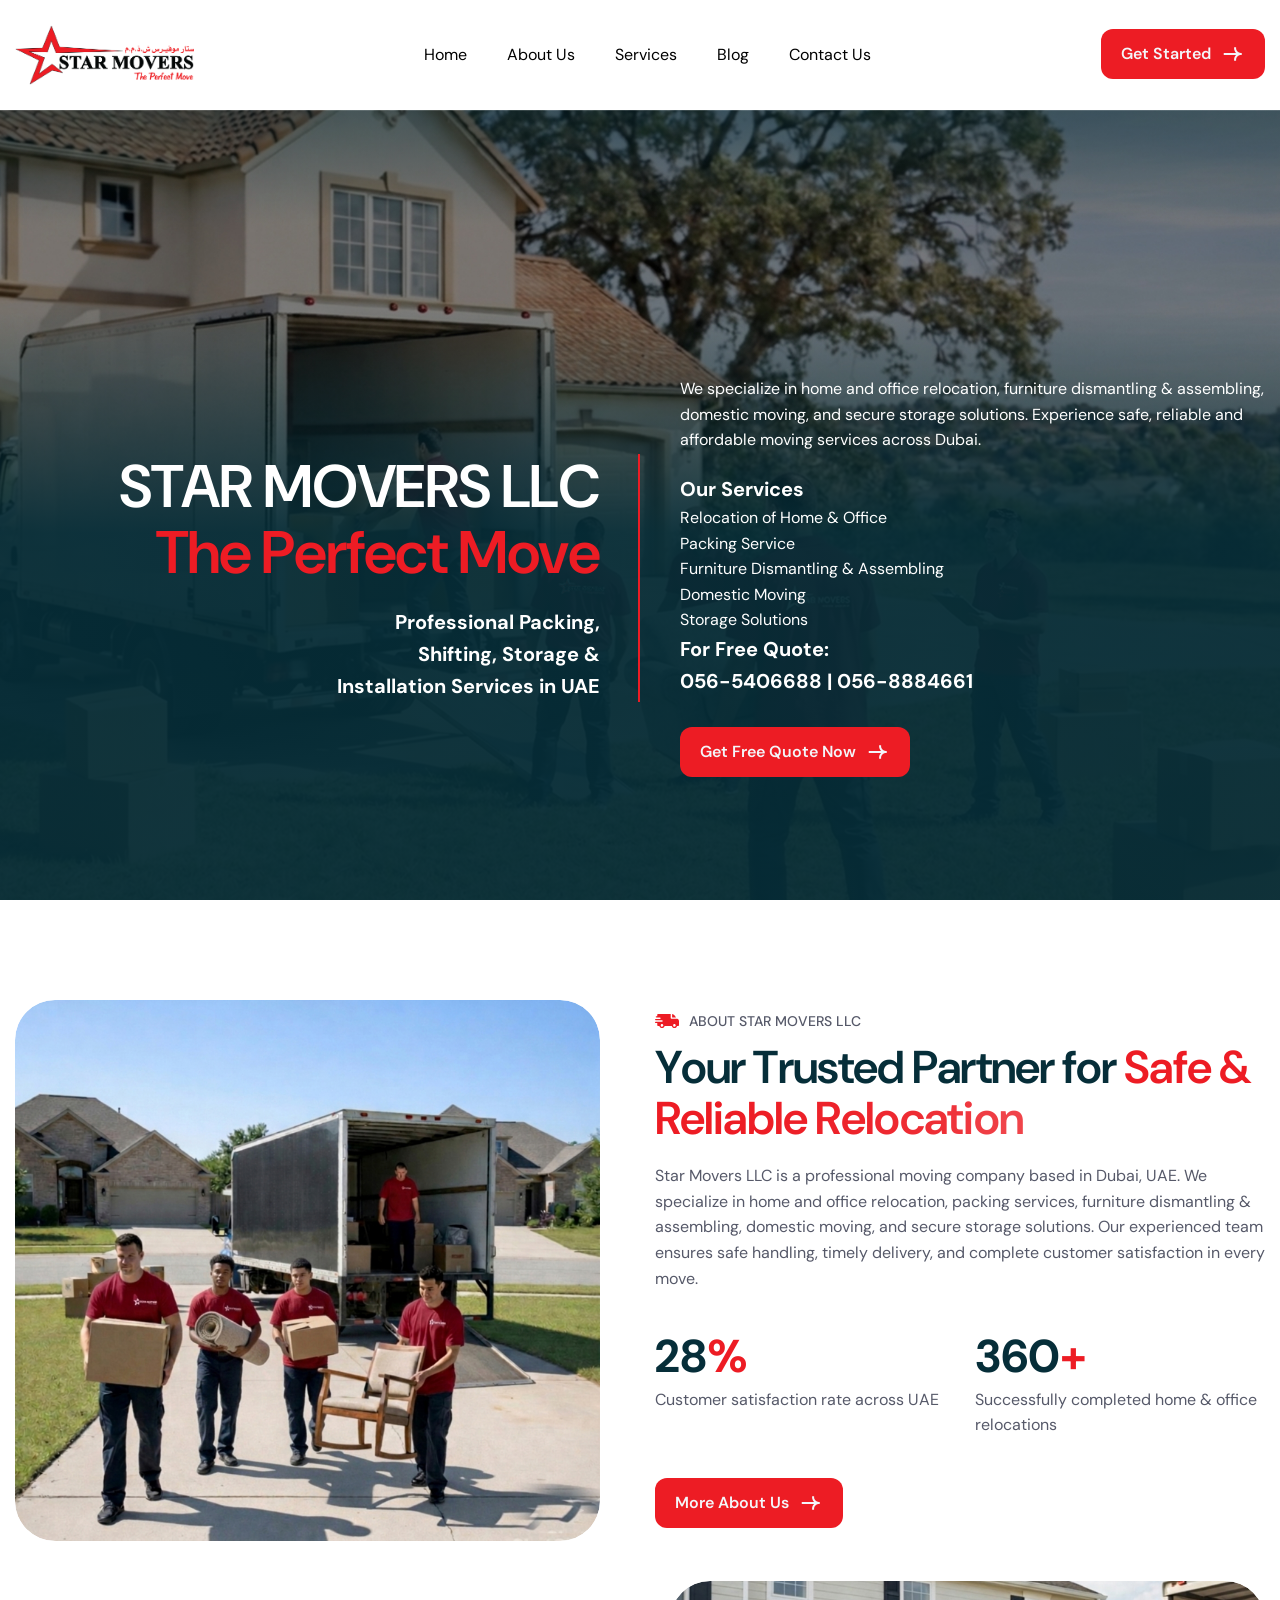
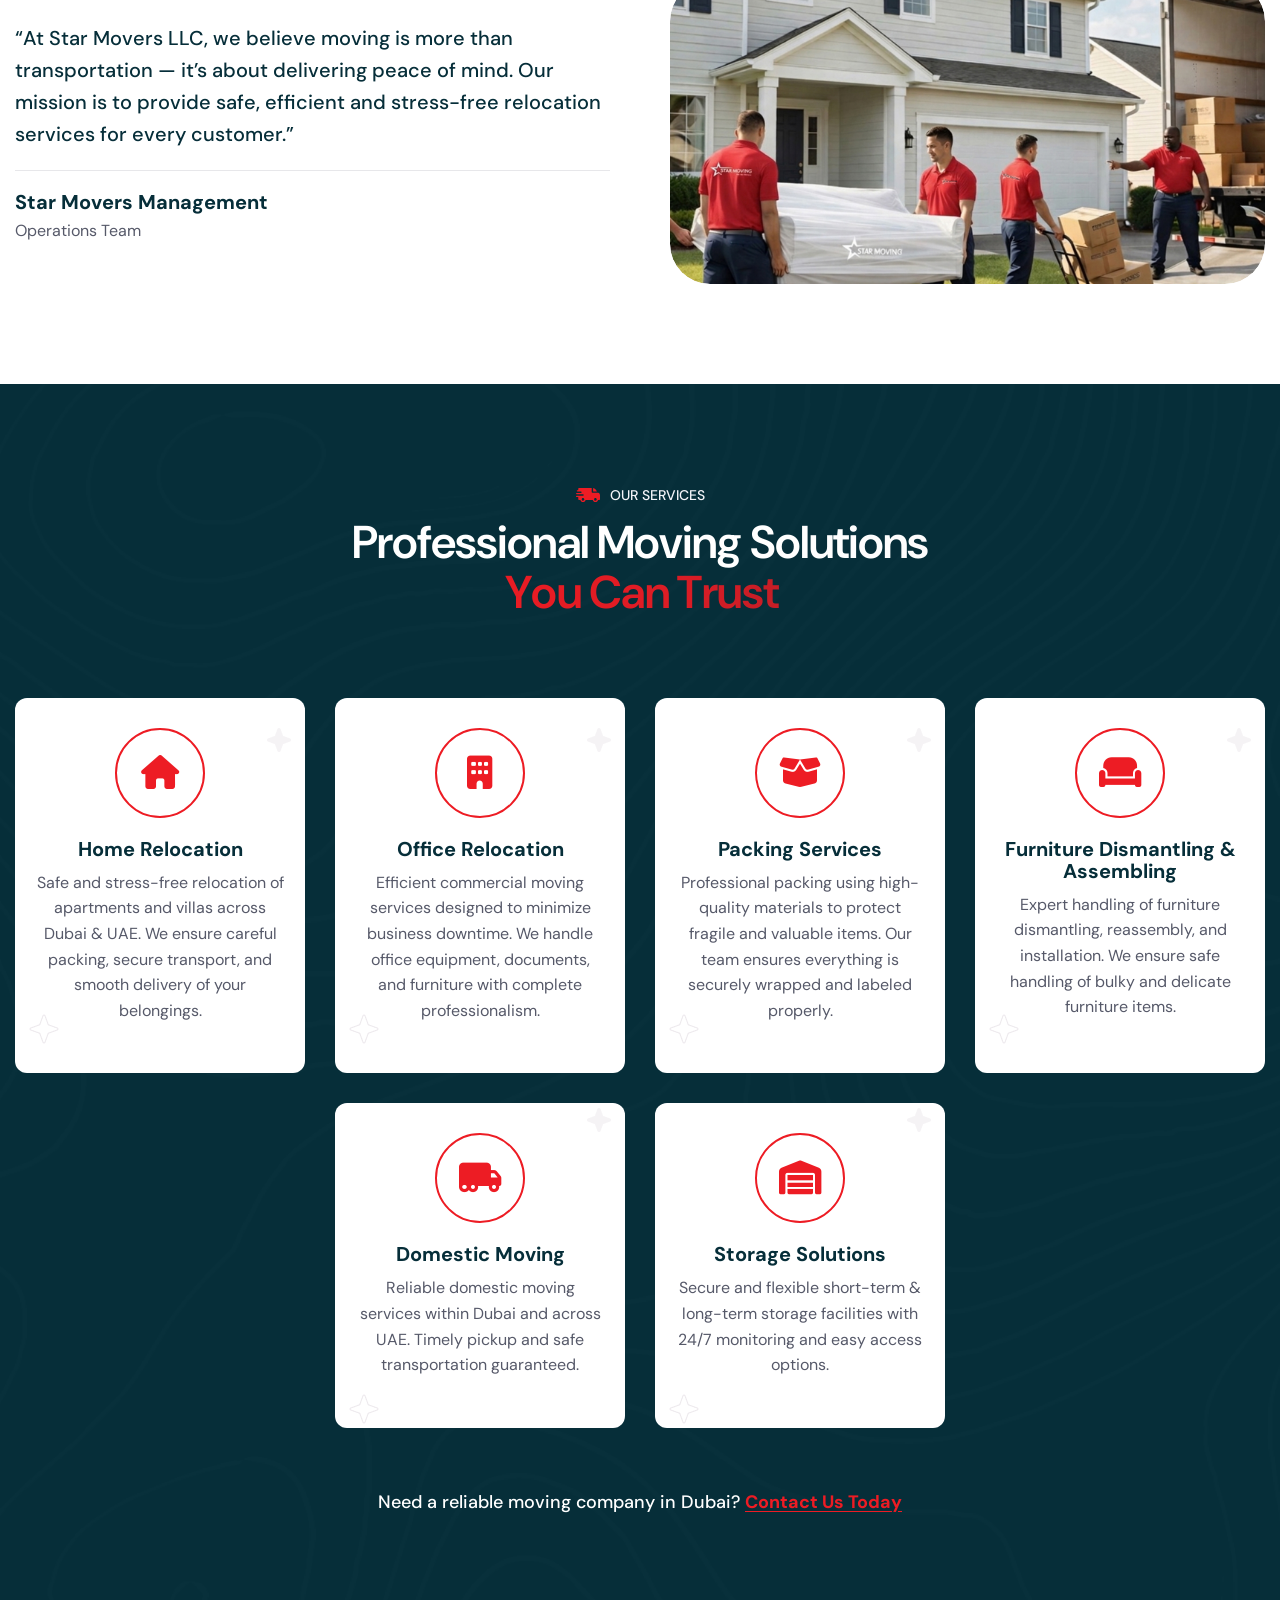
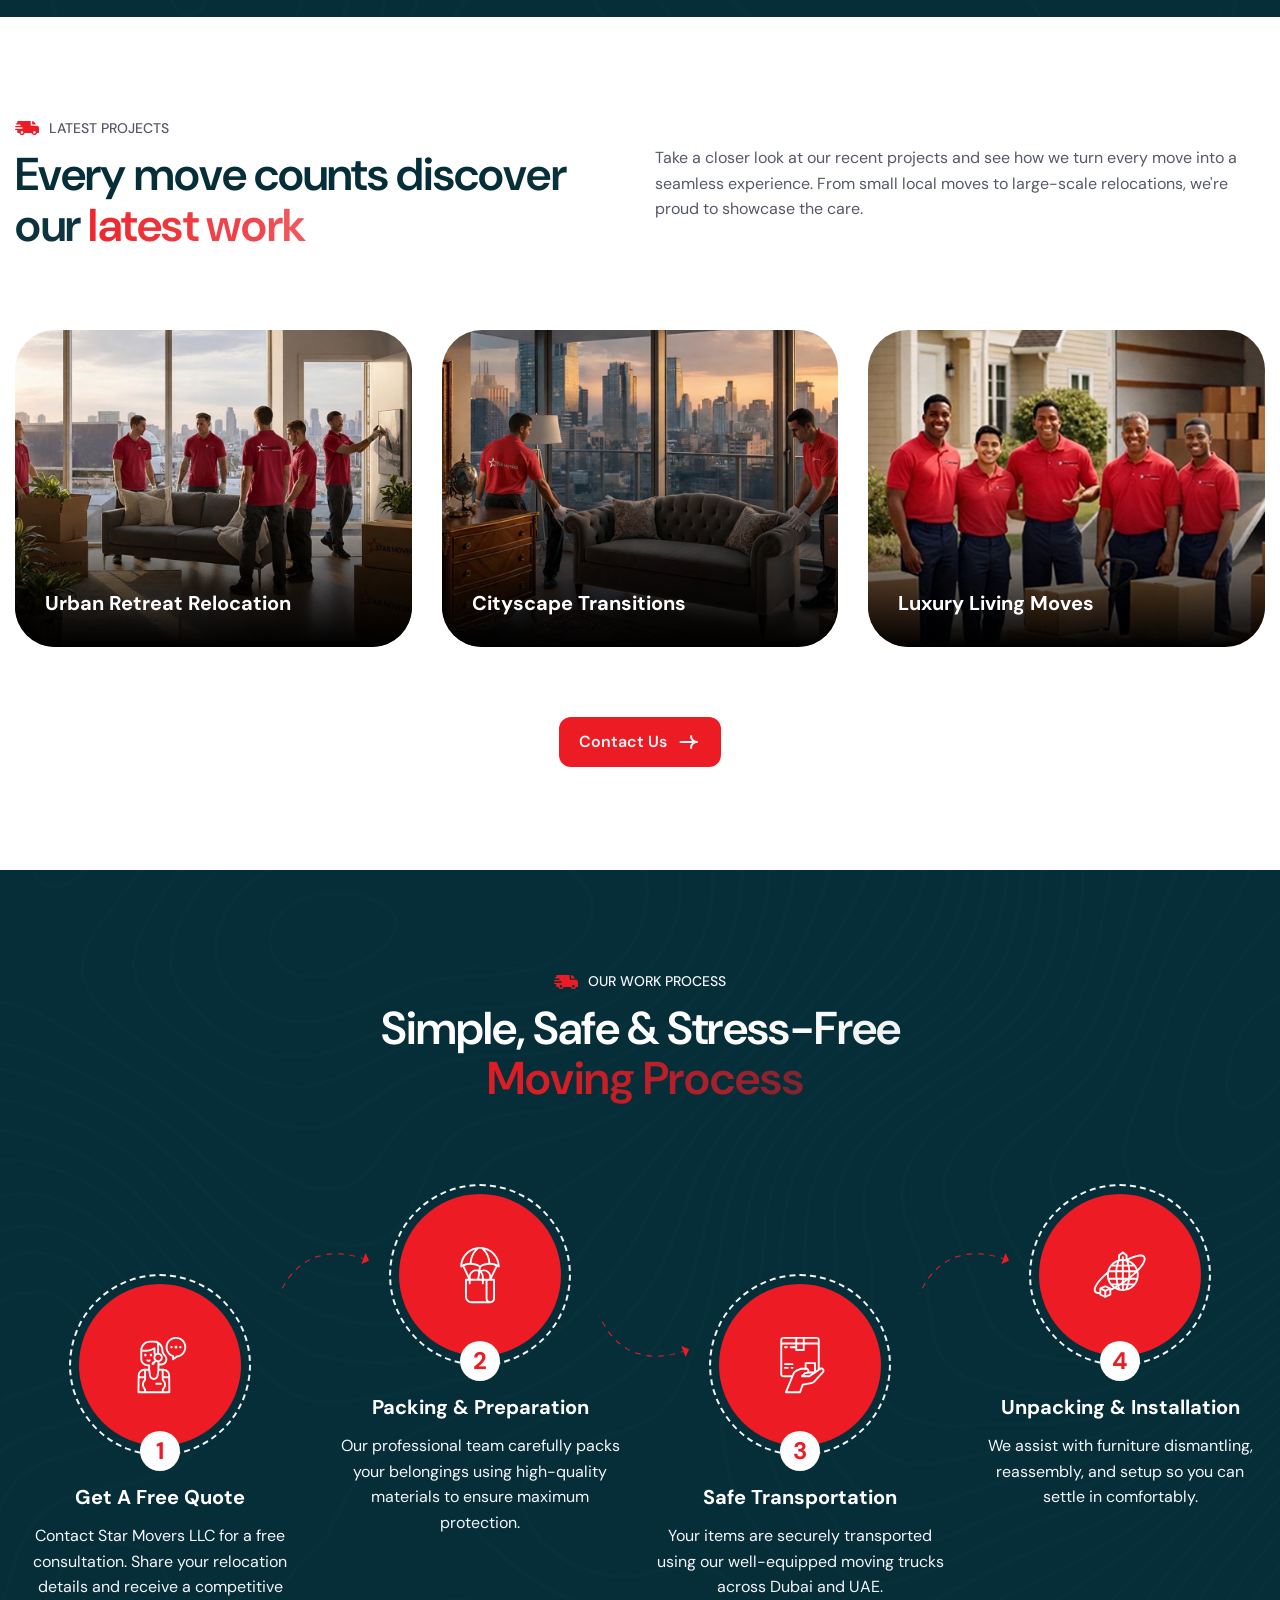
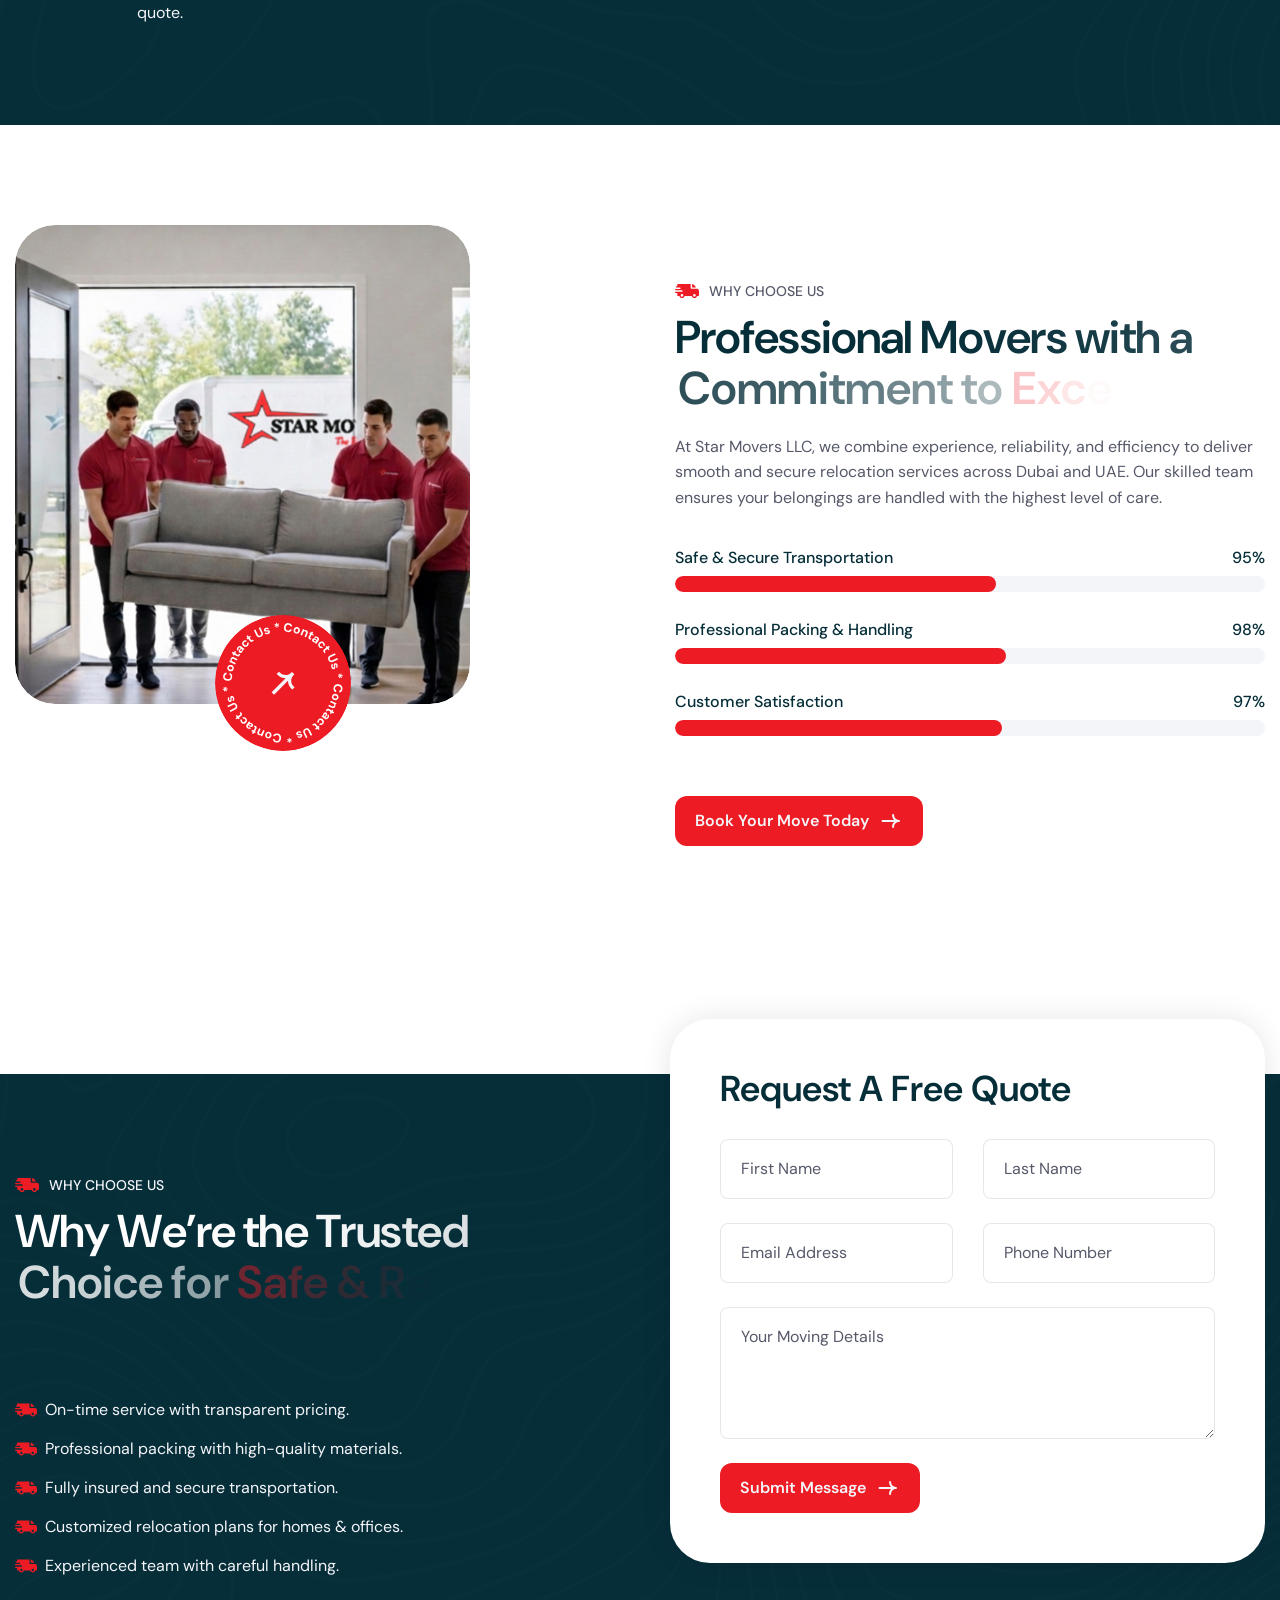
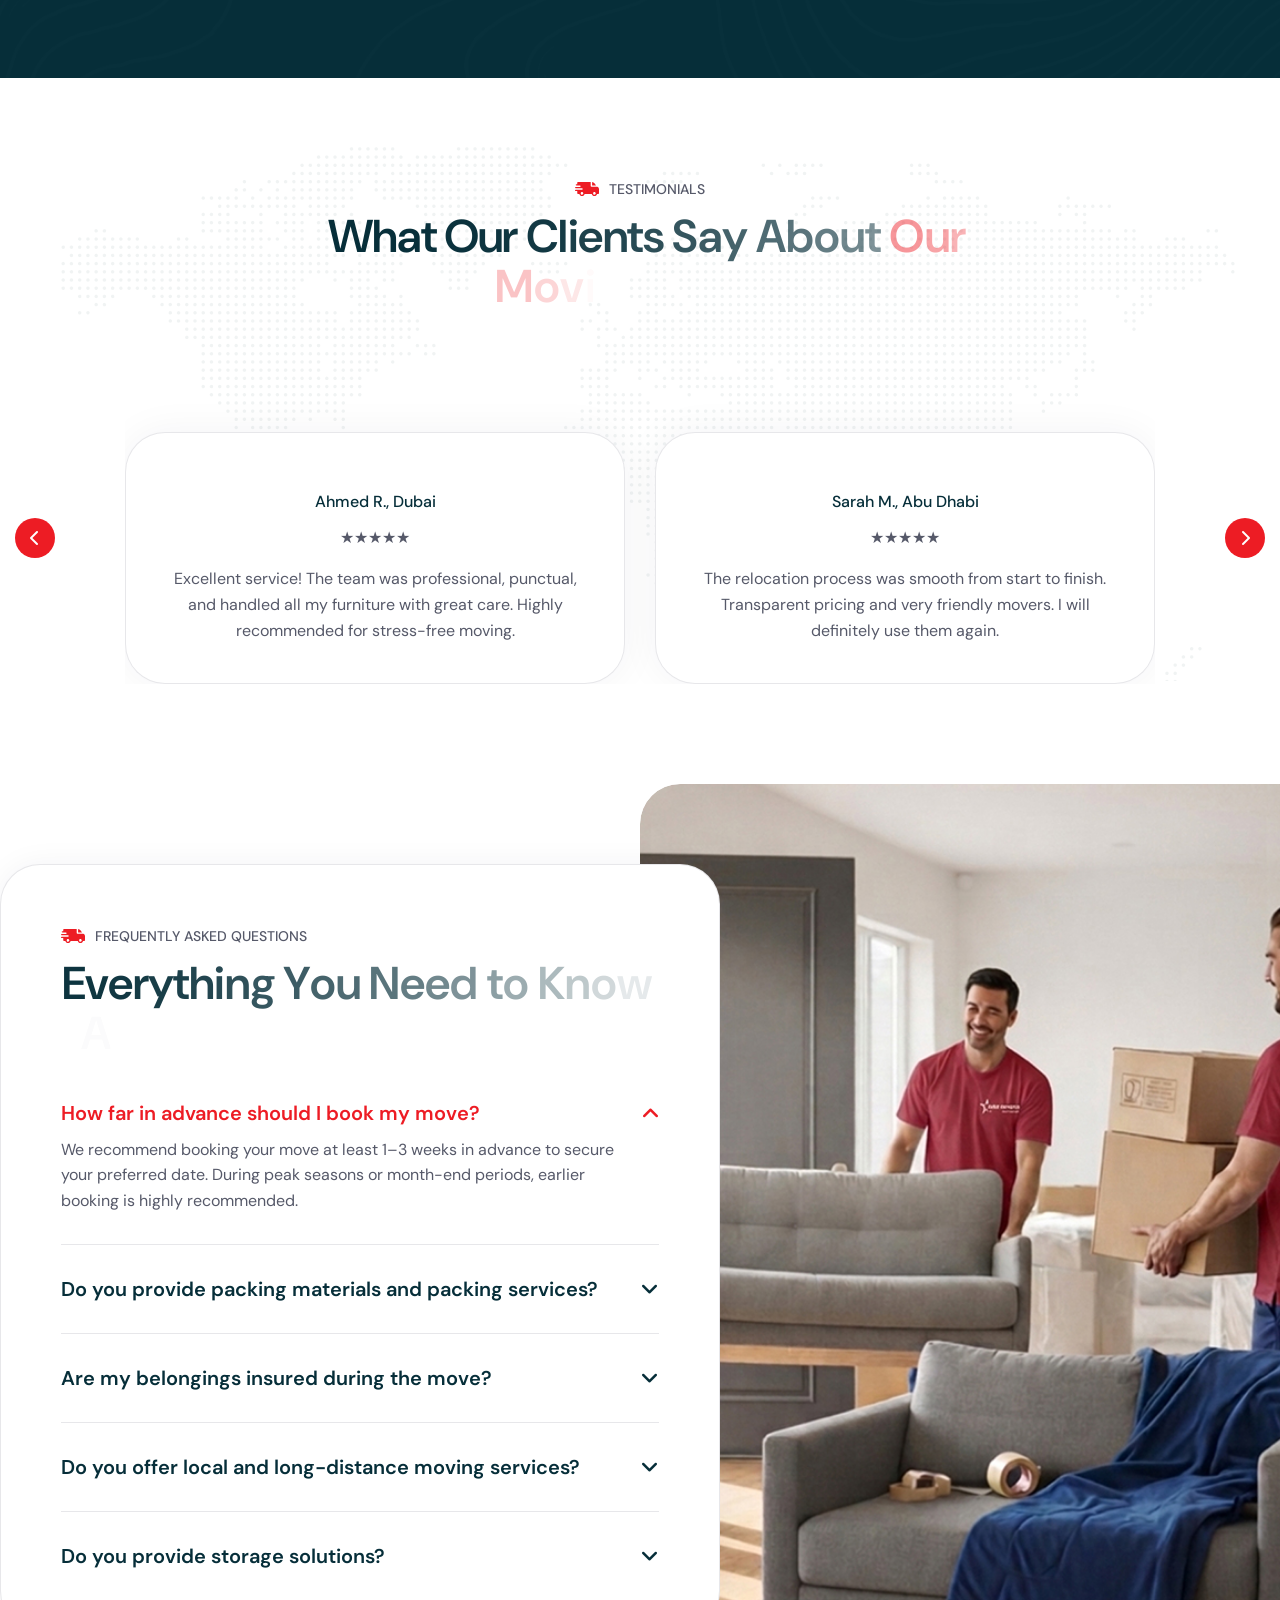
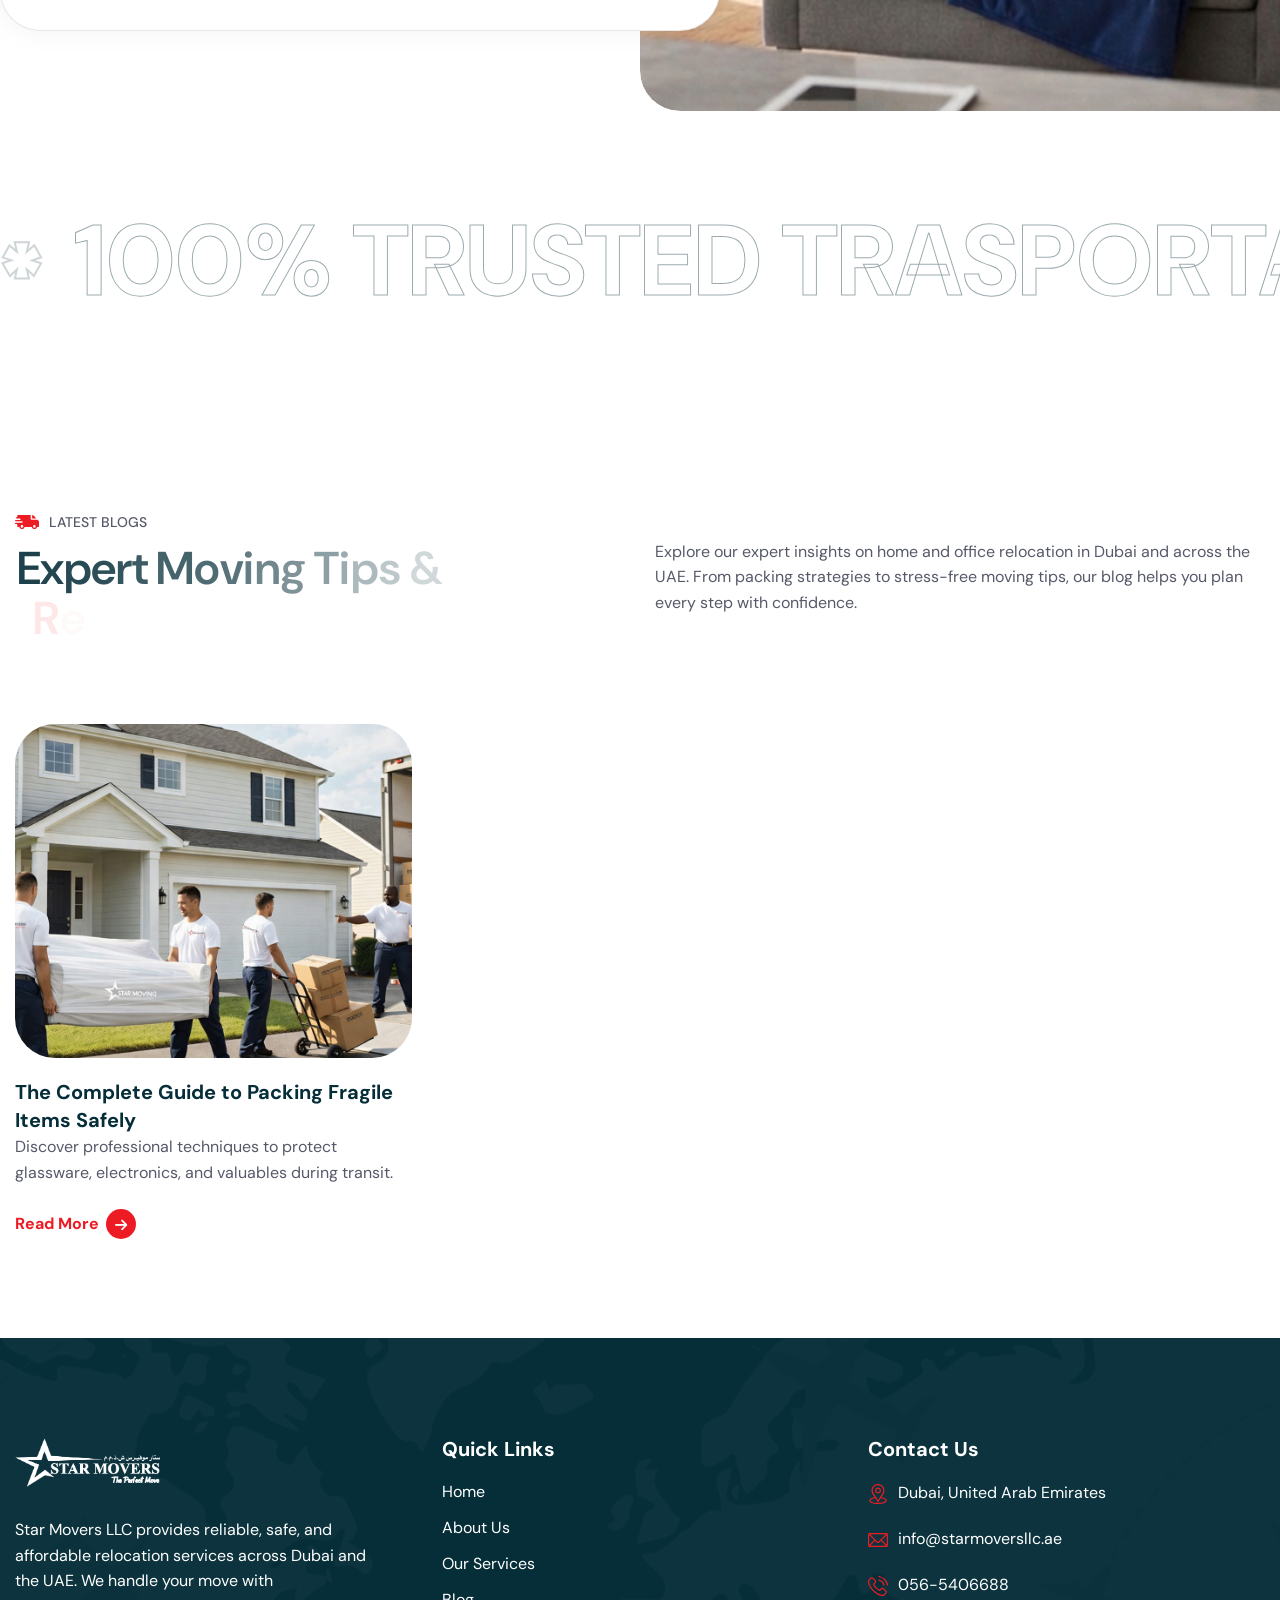
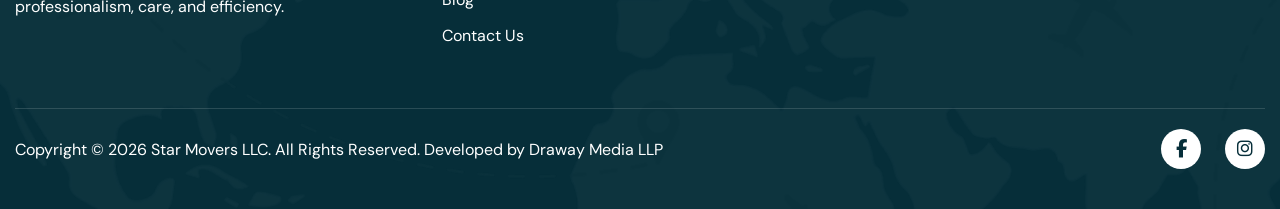
==== commit 67811e5a: "latest" ====
--- a/index.html
+++ b/index.html
@@ -278,7 +278,7 @@
                                     </div>
                                     <div class="about-owner-image">
                                         <figure class="image-anime reveal">
-                                            <img src="images/about1.jpeg"
+                                            <img src="images/about1.jpg"
                                                 alt="Star Movers Team">
                                         </figure>
                                     </div>
